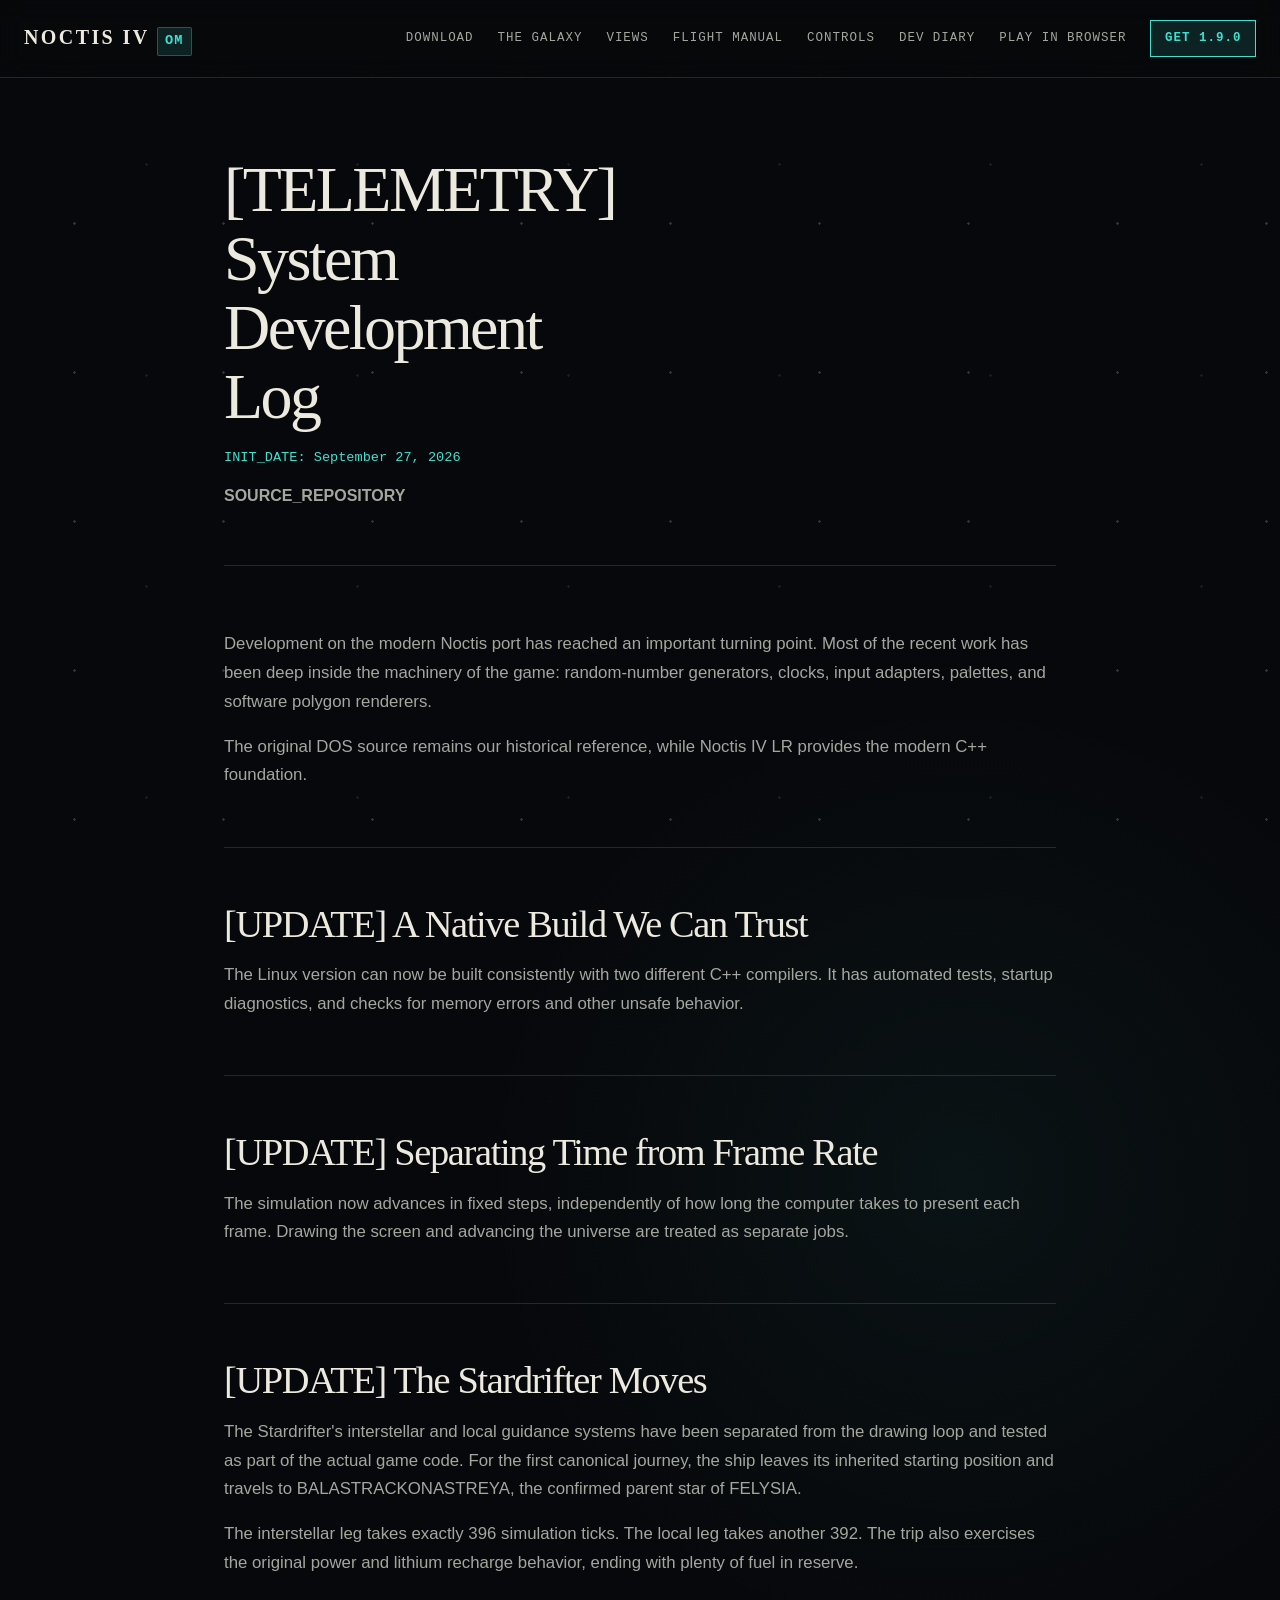
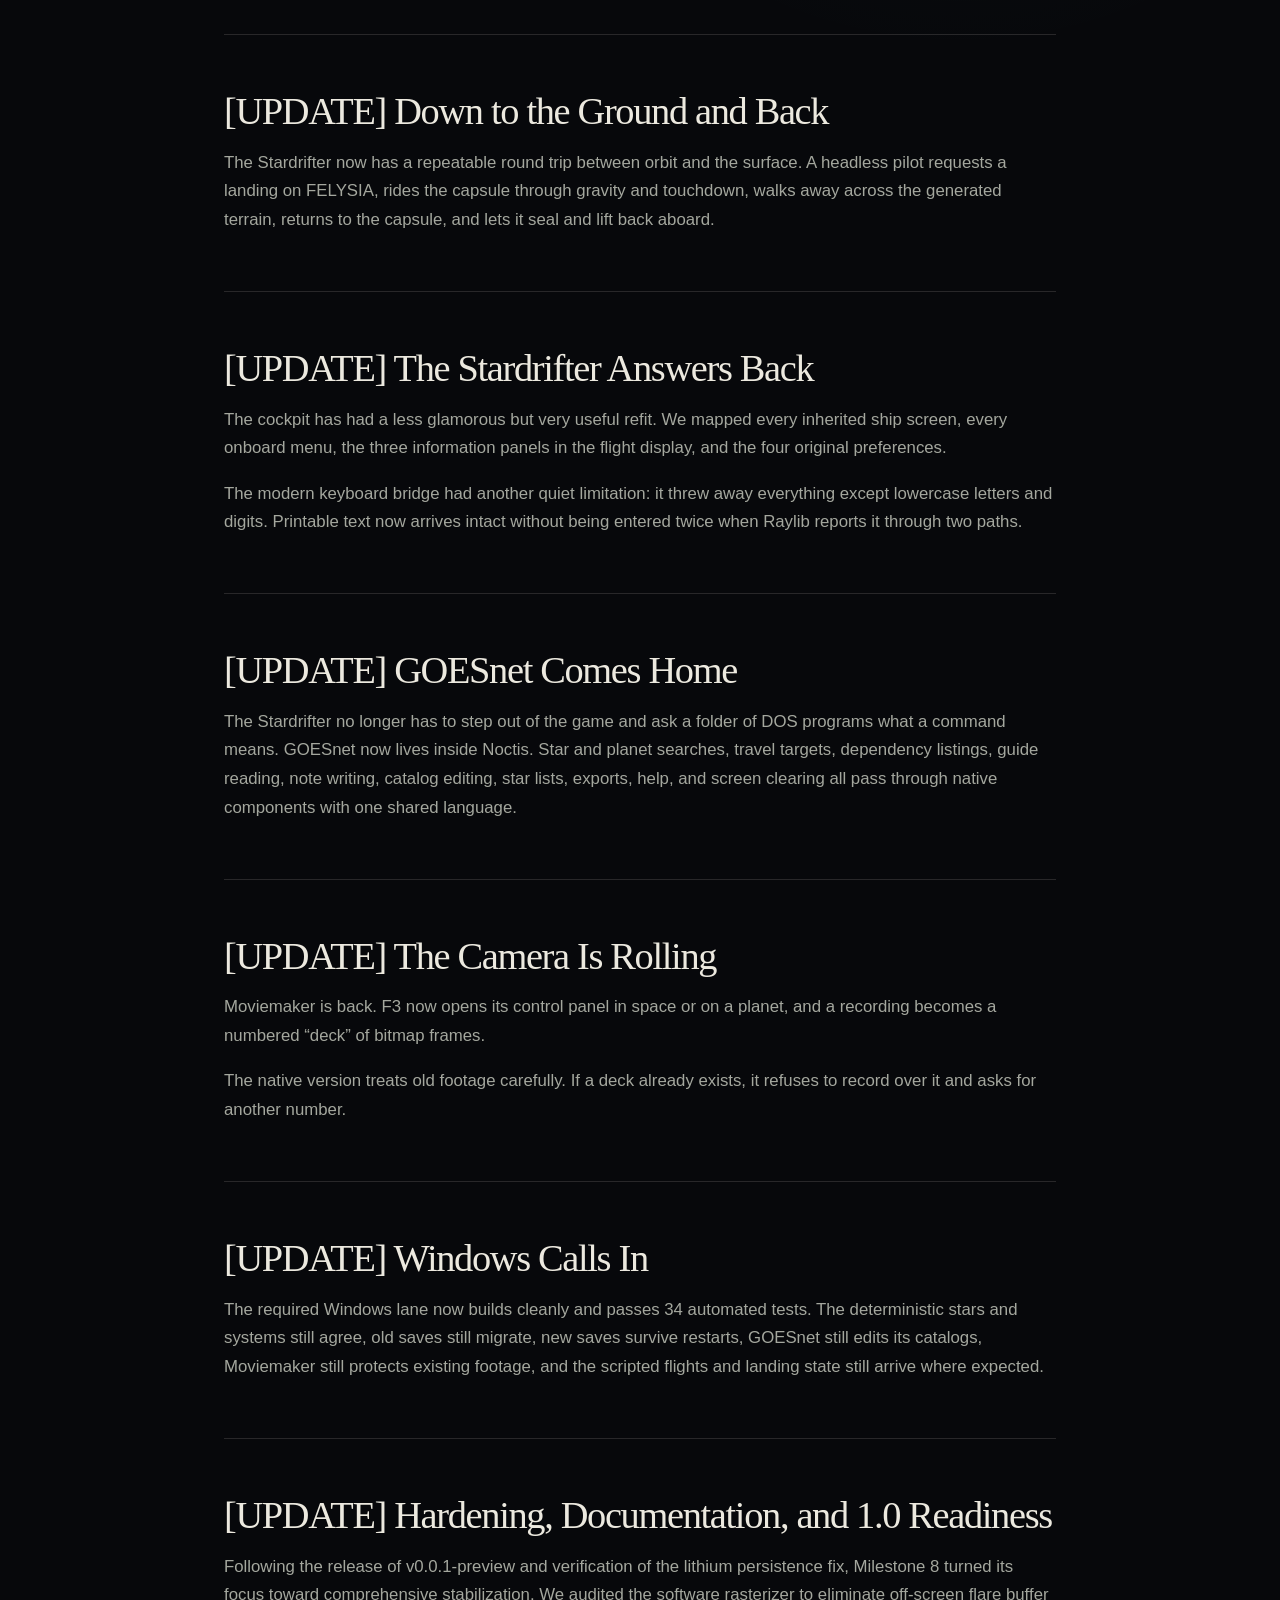
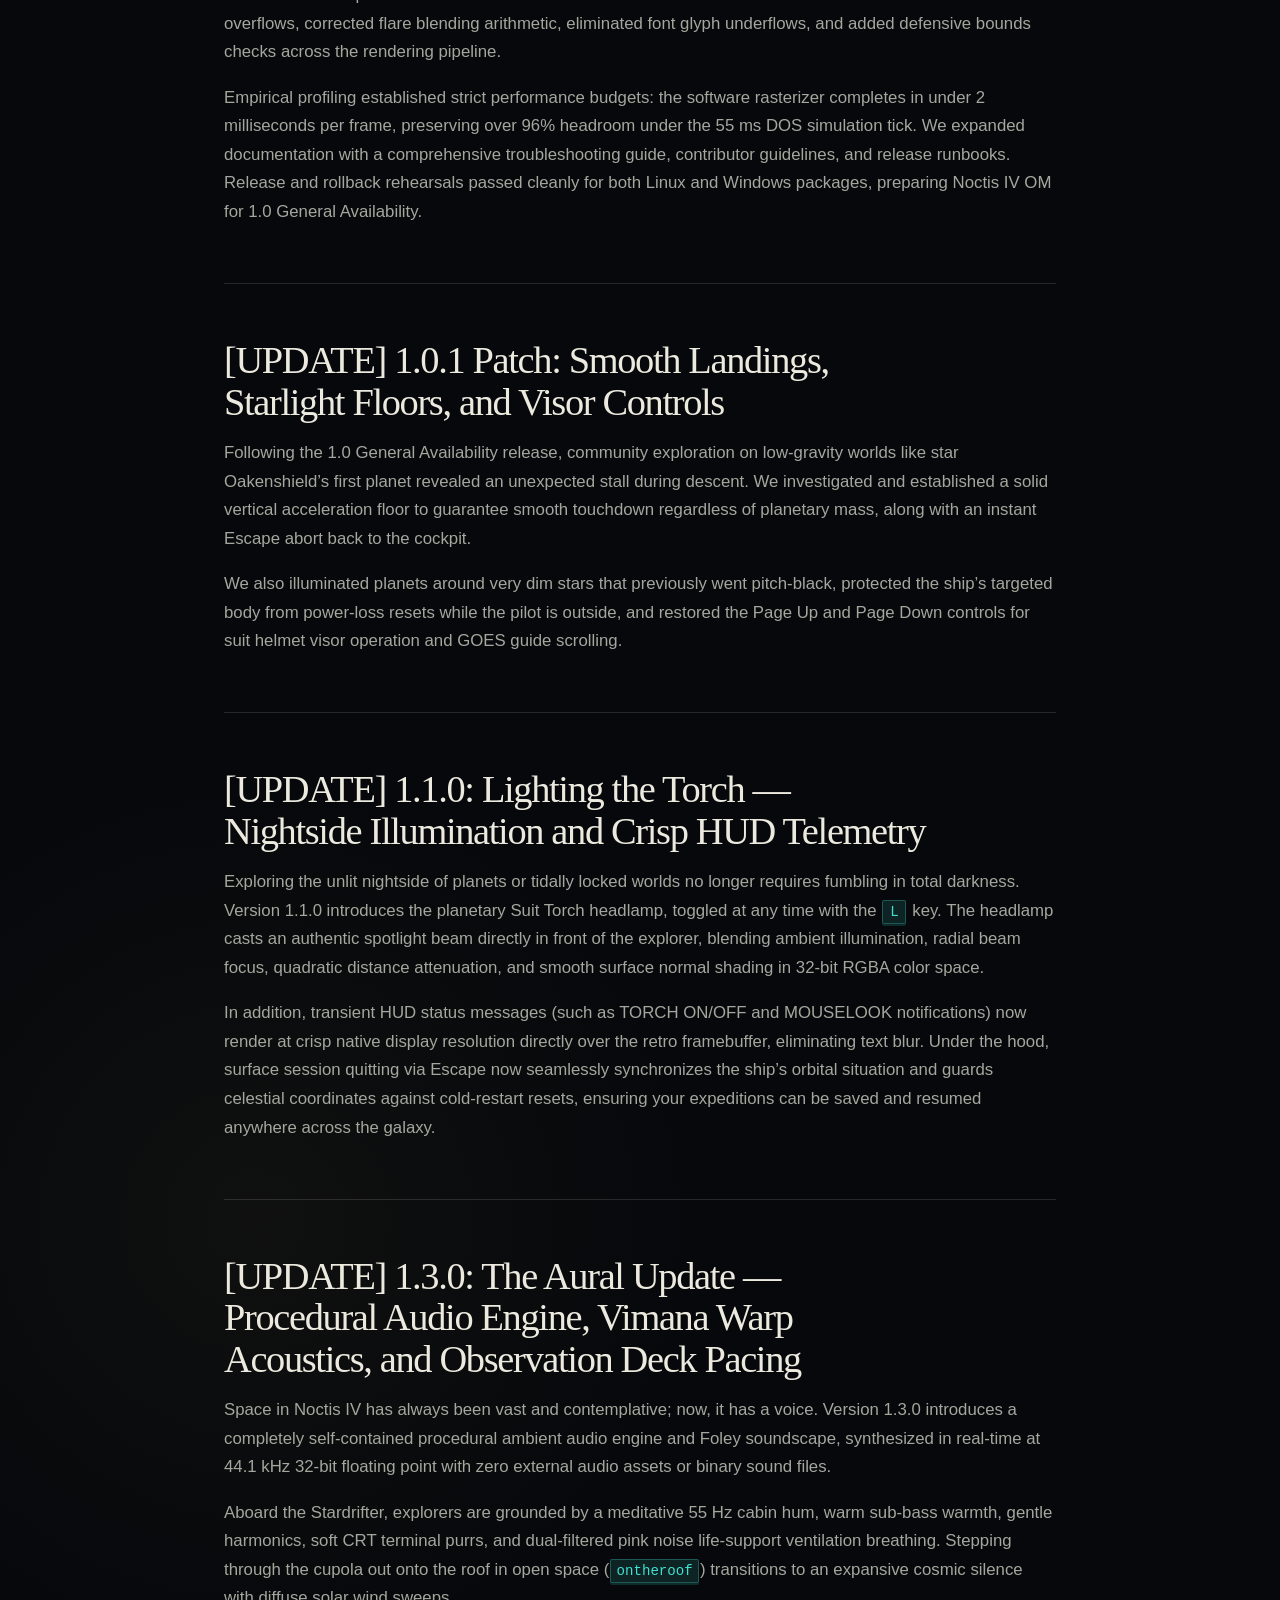
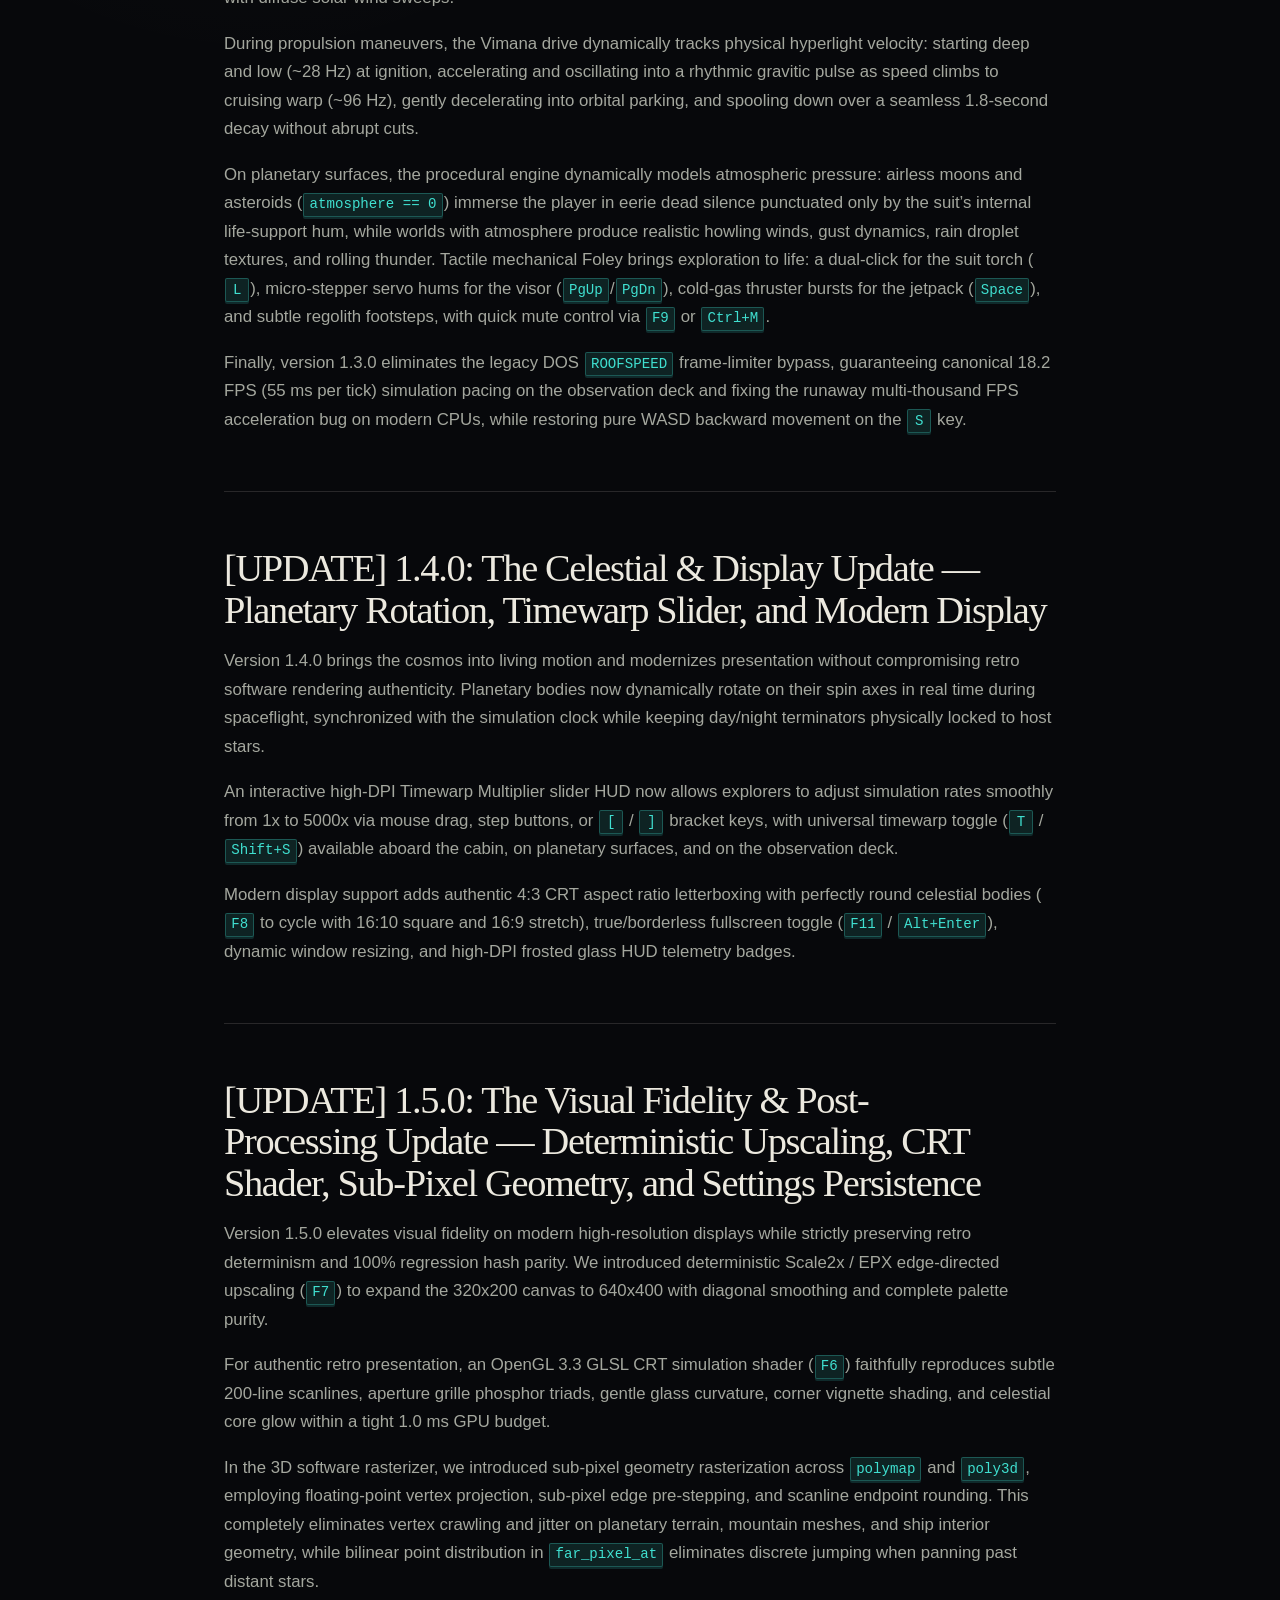
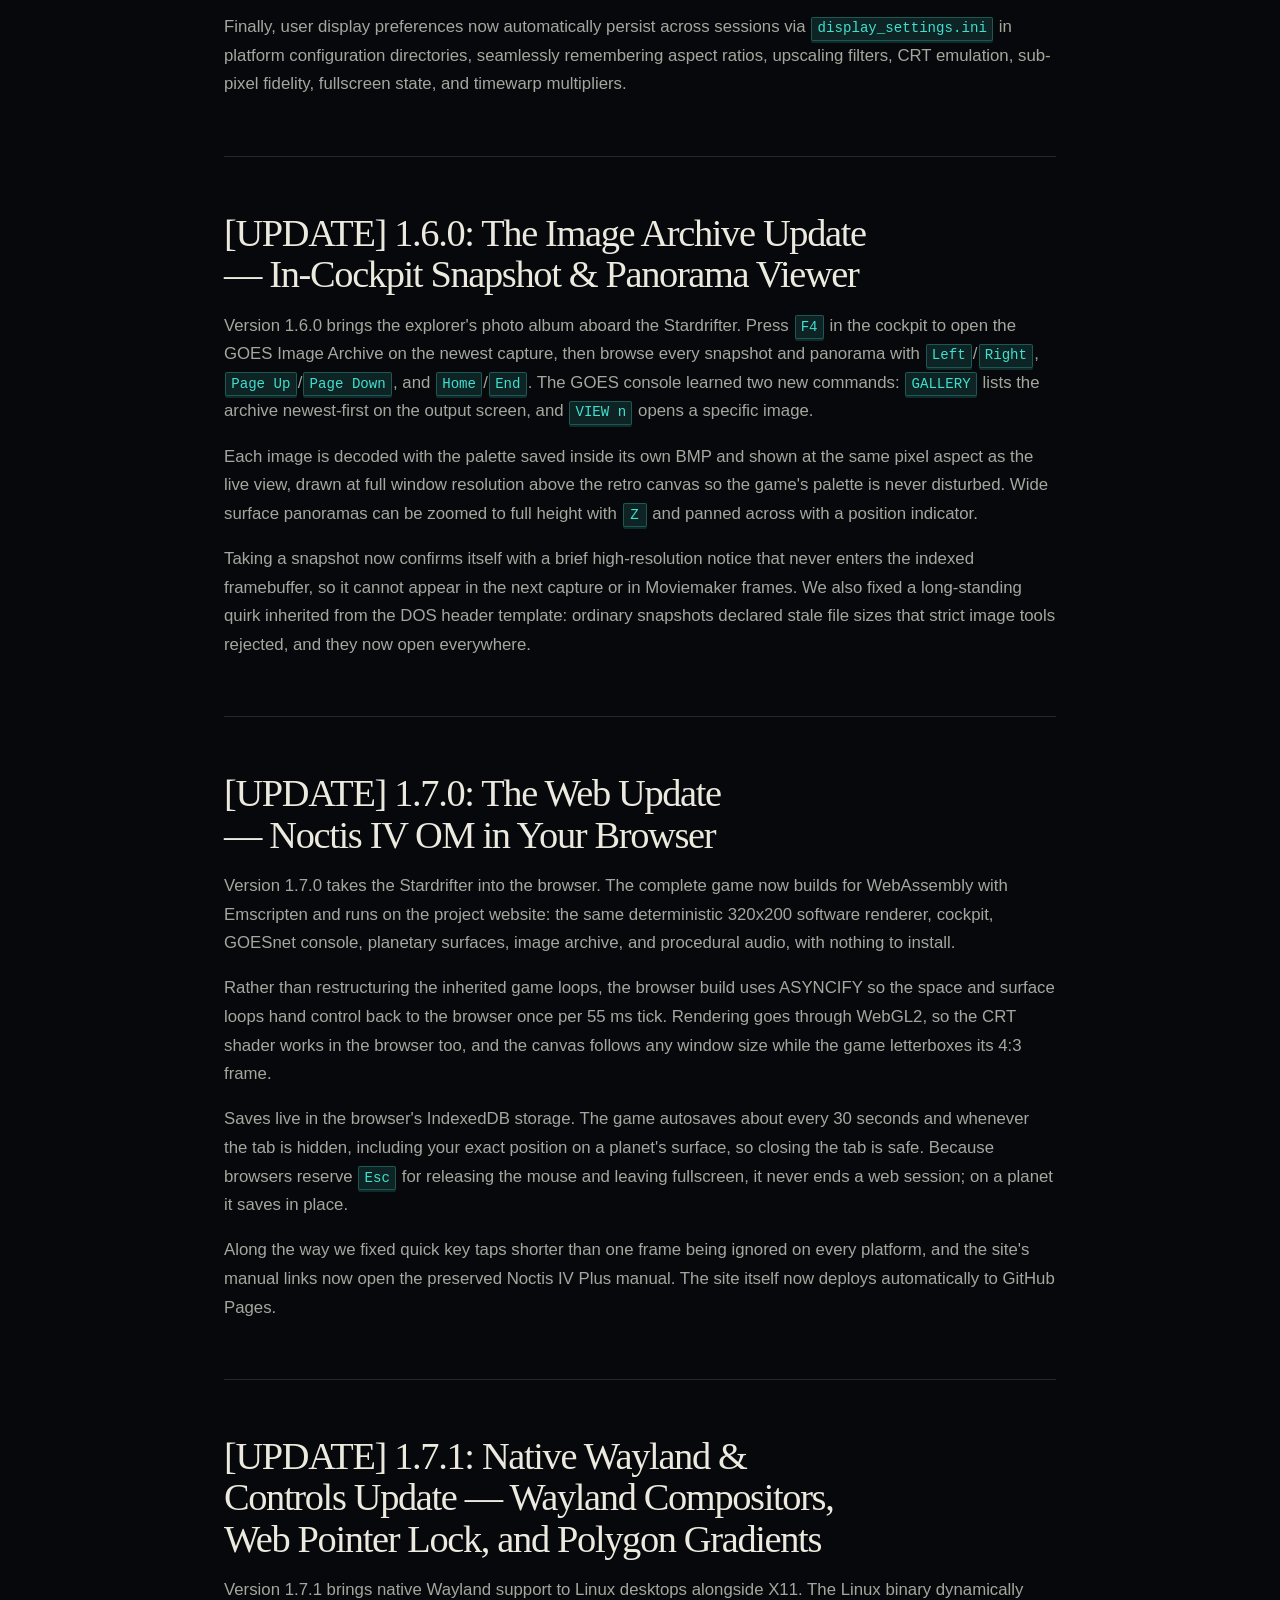
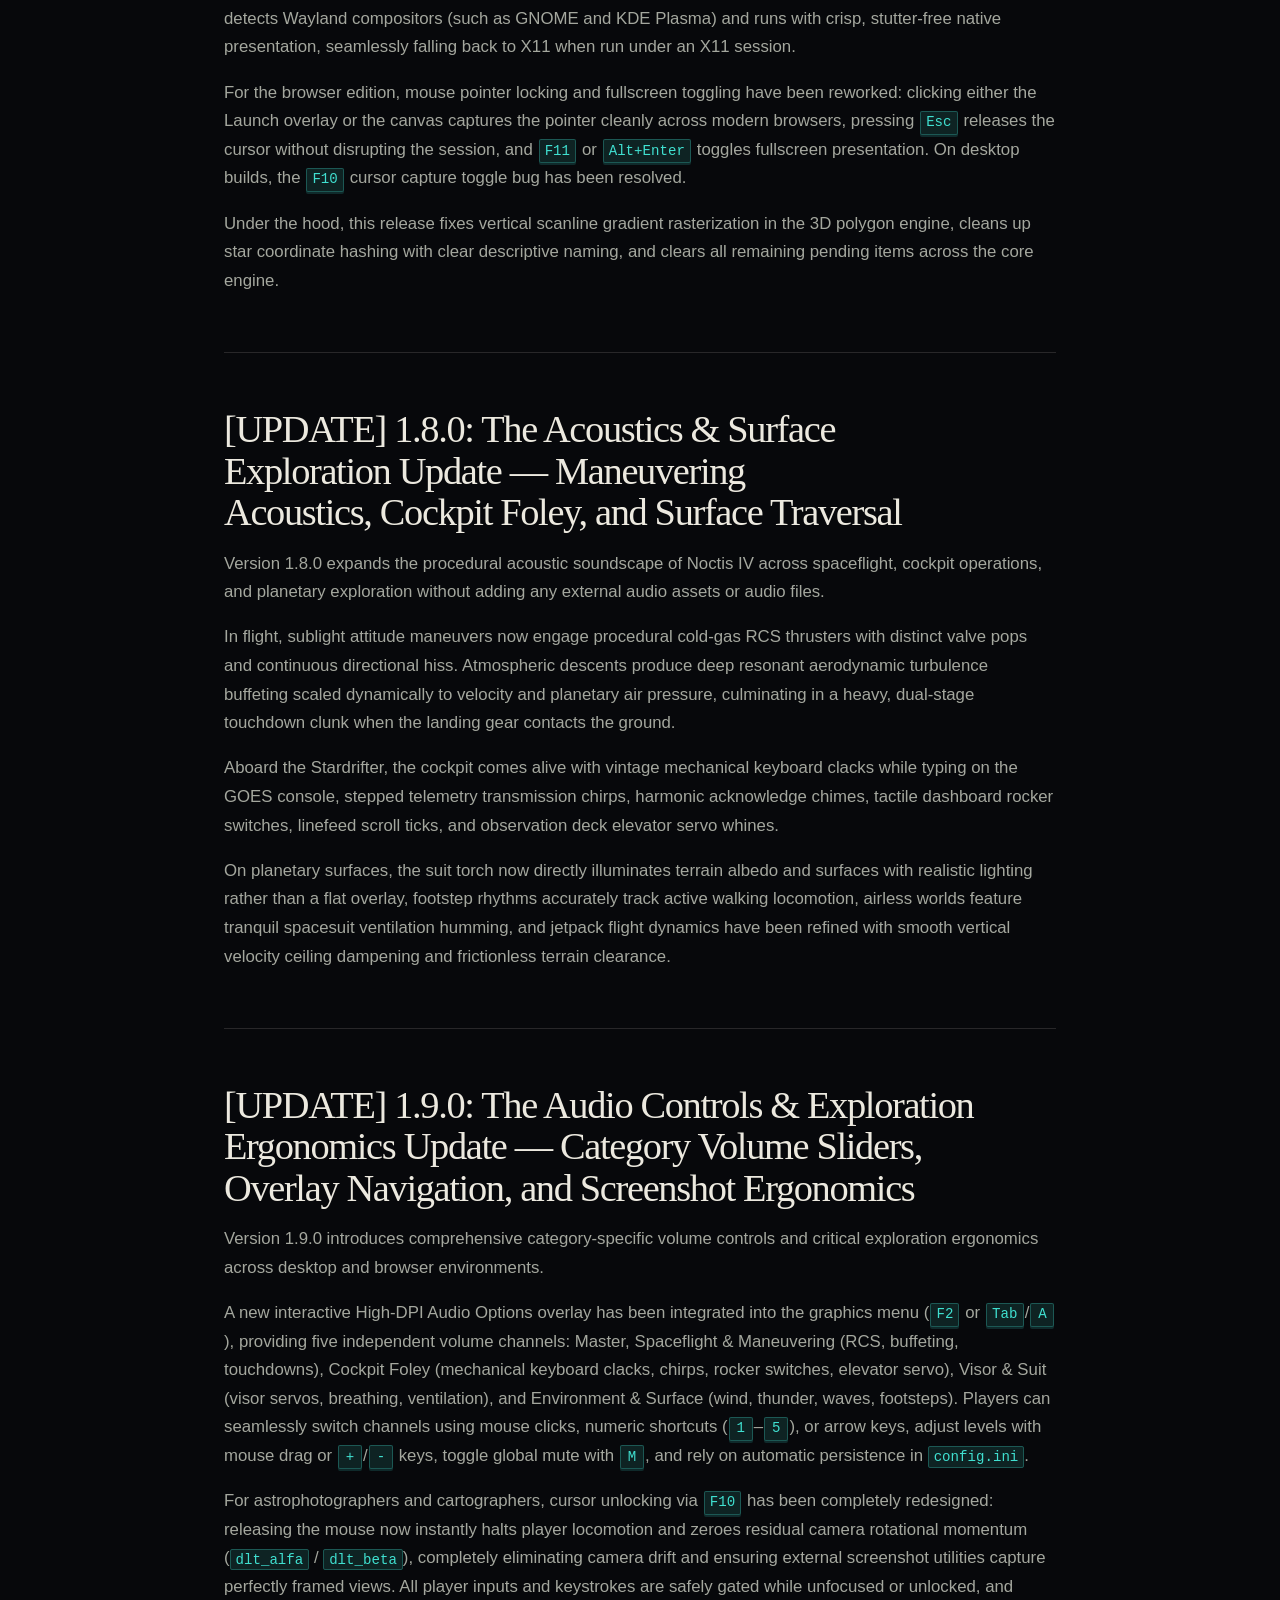
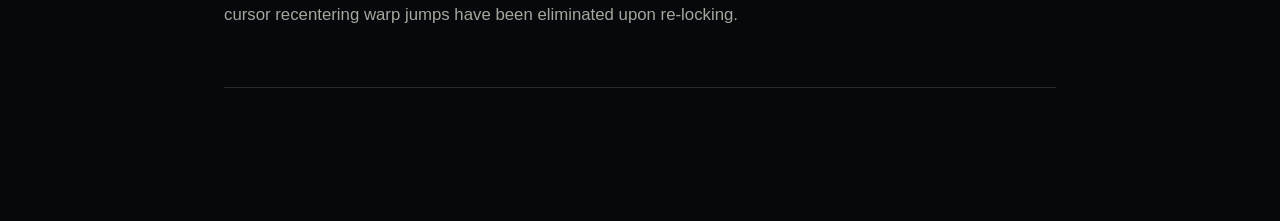
==== devlog.html @ c48a845d "release: 1.9.0 The Audio Controls & Exploration Ergonomics Update" ====
<!doctype html>
<html lang="en">
<head>
  <meta charset="utf-8">
  <meta name="viewport" content="width=device-width, initial-scale=1">
  <meta name="description" content="Development telemetry for Noctis IV OM.">
  <meta name="theme-color" content="#000000">
  <title>NOCTIS IV OM // TELEMETRY_LOG</title>
  <link rel="stylesheet" href="site.css">
</head>
<body>
  <header class="site-header">
    <div class="header-inner">
      <a class="wordmark" href="index.html" aria-label="Noctis IV OM home">
        <span class="wordmark-main">NOCTIS IV</span>
        <span class="wordmark-mark">OM</span>
      </a>
      <nav aria-label="Primary navigation">
        <a href="index.html#download">Download</a>
        <a href="index.html#discover">The Galaxy</a>
        <a href="index.html#gallery">Views</a>
        <a href="index.html#first-flight">Flight Manual</a>
        <a href="index.html#controls">Controls</a>
        <a href="devlog.html">Dev Diary</a>
        <a href="play/">Play in Browser</a>
        <a class="nav-cta" href="index.html#download">Get 1.9.0</a>
      </nav>
    </div>
  </header>

<article class="dev-diary" id="diary">
  <header>
    <h1>[TELEMETRY] System Development Log</h1>
    <p class="date">INIT_DATE: September 27, 2026</p>
    <p><strong><a href="https://github.com/aedmark/noctis-iv-om">SOURCE_REPOSITORY</a></strong></p>
  </header>

  <section class="update-entry">
    <p>Development on the modern Noctis port has reached an important turning point. Most of the recent work has been deep inside the machinery of the game: random-number generators, clocks, input adapters, palettes, and software polygon renderers.</p>
    <p>The original DOS source remains our historical reference, while Noctis IV LR provides the modern C++ foundation.</p>
  </section>

  <section class="update-entry">
    <h2>[UPDATE] A Native Build We Can Trust</h2>
    <p>The Linux version can now be built consistently with two different C++ compilers. It has automated tests, startup diagnostics, and checks for memory errors and other unsafe behavior.</p>
  </section>

  <section class="update-entry">
    <h2>[UPDATE] Separating Time from Frame Rate</h2>
    <p>The simulation now advances in fixed steps, independently of how long the computer takes to present each frame. Drawing the screen and advancing the universe are treated as separate jobs.</p>
  </section>

  <section class="update-entry">
    <h2>[UPDATE] The Stardrifter Moves</h2>
    <p>The Stardrifter's interstellar and local guidance systems have been separated from the drawing loop and tested as part of the actual game code. For the first canonical journey, the ship leaves its inherited starting position and travels to BALASTRACKONASTREYA, the confirmed parent star of FELYSIA.</p>
    <p>The interstellar leg takes exactly 396 simulation ticks. The local leg takes another 392. The trip also exercises the original power and lithium recharge behavior, ending with plenty of fuel in reserve.</p>
  </section>

  <section class="update-entry">
    <h2>[UPDATE] Down to the Ground and Back</h2>
    <p>The Stardrifter now has a repeatable round trip between orbit and the surface. A headless pilot requests a landing on FELYSIA, rides the capsule through gravity and touchdown, walks away across the generated terrain, returns to the capsule, and lets it seal and lift back aboard.</p>
  </section>

  <section class="update-entry">
    <h2>[UPDATE] The Stardrifter Answers Back</h2>
    <p>The cockpit has had a less glamorous but very useful refit. We mapped every inherited ship screen, every onboard menu, the three information panels in the flight display, and the four original preferences.</p>
    <p>The modern keyboard bridge had another quiet limitation: it threw away everything except lowercase letters and digits. Printable text now arrives intact without being entered twice when Raylib reports it through two paths.</p>
  </section>

  <section class="update-entry">
    <h2>[UPDATE] GOESnet Comes Home</h2>
    <p>The Stardrifter no longer has to step out of the game and ask a folder of DOS programs what a command means. GOESnet now lives inside Noctis. Star and planet searches, travel targets, dependency listings, guide reading, note writing, catalog editing, star lists, exports, help, and screen clearing all pass through native components with one shared language.</p>
  </section>
  
  <section class="update-entry">
    <h2>[UPDATE] The Camera Is Rolling</h2>
    <p>Moviemaker is back. F3 now opens its control panel in space or on a planet, and a recording becomes a numbered “deck” of bitmap frames.</p>
    <p>The native version treats old footage carefully. If a deck already exists, it refuses to record over it and asks for another number.</p>
  </section>

  <section class="update-entry">
    <h2>[UPDATE] Windows Calls In</h2>
    <p>The required Windows lane now builds cleanly and passes 34 automated tests. The deterministic stars and systems still agree, old saves still migrate, new saves survive restarts, GOESnet still edits its catalogs, Moviemaker still protects existing footage, and the scripted flights and landing state still arrive where expected.</p>
  </section>

  <section class="update-entry">
    <h2>[UPDATE] Hardening, Documentation, and 1.0 Readiness</h2>
    <p>Following the release of v0.0.1-preview and verification of the lithium persistence fix, Milestone 8 turned its focus toward comprehensive stabilization. We audited the software rasterizer to eliminate off-screen flare buffer overflows, corrected flare blending arithmetic, eliminated font glyph underflows, and added defensive bounds checks across the rendering pipeline.</p>
    <p>Empirical profiling established strict performance budgets: the software rasterizer completes in under 2 milliseconds per frame, preserving over 96% headroom under the 55 ms DOS simulation tick. We expanded documentation with a comprehensive troubleshooting guide, contributor guidelines, and release runbooks. Release and rollback rehearsals passed cleanly for both Linux and Windows packages, preparing Noctis IV OM for 1.0 General Availability.</p>
  </section>

  <section class="update-entry">
    <h2>[UPDATE] 1.0.1 Patch: Smooth Landings, Starlight Floors, and Visor Controls</h2>
    <p>Following the 1.0 General Availability release, community exploration on low-gravity worlds like star Oakenshield’s first planet revealed an unexpected stall during descent. We investigated and established a solid vertical acceleration floor to guarantee smooth touchdown regardless of planetary mass, along with an instant Escape abort back to the cockpit.</p>
    <p>We also illuminated planets around very dim stars that previously went pitch-black, protected the ship’s targeted body from power-loss resets while the pilot is outside, and restored the Page Up and Page Down controls for suit helmet visor operation and GOES guide scrolling.</p>
  </section>

  <section class="update-entry">
    <h2>[UPDATE] 1.1.0: Lighting the Torch — Nightside Illumination and Crisp HUD Telemetry</h2>
    <p>Exploring the unlit nightside of planets or tidally locked worlds no longer requires fumbling in total darkness. Version 1.1.0 introduces the planetary Suit Torch headlamp, toggled at any time with the <kbd>L</kbd> key. The headlamp casts an authentic spotlight beam directly in front of the explorer, blending ambient illumination, radial beam focus, quadratic distance attenuation, and smooth surface normal shading in 32-bit RGBA color space.</p>
    <p>In addition, transient HUD status messages (such as TORCH ON/OFF and MOUSELOOK notifications) now render at crisp native display resolution directly over the retro framebuffer, eliminating text blur. Under the hood, surface session quitting via Escape now seamlessly synchronizes the ship’s orbital situation and guards celestial coordinates against cold-restart resets, ensuring your expeditions can be saved and resumed anywhere across the galaxy.</p>
  </section>

  <section class="update-entry">
    <h2>[UPDATE] 1.3.0: The Aural Update — Procedural Audio Engine, Vimana Warp Acoustics, and Observation Deck Pacing</h2>
    <p>Space in Noctis IV has always been vast and contemplative; now, it has a voice. Version 1.3.0 introduces a completely self-contained procedural ambient audio engine and Foley soundscape, synthesized in real-time at 44.1 kHz 32-bit floating point with zero external audio assets or binary sound files.</p>
    <p>Aboard the Stardrifter, explorers are grounded by a meditative 55 Hz cabin hum, warm sub-bass warmth, gentle harmonics, soft CRT terminal purrs, and dual-filtered pink noise life-support ventilation breathing. Stepping through the cupola out onto the roof in open space (<kbd>ontheroof</kbd>) transitions to an expansive cosmic silence with diffuse solar wind sweeps.</p>
    <p>During propulsion maneuvers, the Vimana drive dynamically tracks physical hyperlight velocity: starting deep and low (~28 Hz) at ignition, accelerating and oscillating into a rhythmic gravitic pulse as speed climbs to cruising warp (~96 Hz), gently decelerating into orbital parking, and spooling down over a seamless 1.8-second decay without abrupt cuts.</p>
    <p>On planetary surfaces, the procedural engine dynamically models atmospheric pressure: airless moons and asteroids (<kbd>atmosphere == 0</kbd>) immerse the player in eerie dead silence punctuated only by the suit’s internal life-support hum, while worlds with atmosphere produce realistic howling winds, gust dynamics, rain droplet textures, and rolling thunder. Tactile mechanical Foley brings exploration to life: a dual-click for the suit torch (<kbd>L</kbd>), micro-stepper servo hums for the visor (<kbd>PgUp</kbd>/<kbd>PgDn</kbd>), cold-gas thruster bursts for the jetpack (<kbd>Space</kbd>), and subtle regolith footsteps, with quick mute control via <kbd>F9</kbd> or <kbd>Ctrl+M</kbd>.</p>
    <p>Finally, version 1.3.0 eliminates the legacy DOS <kbd>ROOFSPEED</kbd> frame-limiter bypass, guaranteeing canonical 18.2 FPS (55 ms per tick) simulation pacing on the observation deck and fixing the runaway multi-thousand FPS acceleration bug on modern CPUs, while restoring pure WASD backward movement on the <kbd>S</kbd> key.</p>
  </section>

  <section class="update-entry">
    <h2>[UPDATE] 1.4.0: The Celestial &amp; Display Update — Planetary Rotation, Timewarp Slider, and Modern Display</h2>
    <p>Version 1.4.0 brings the cosmos into living motion and modernizes presentation without compromising retro software rendering authenticity. Planetary bodies now dynamically rotate on their spin axes in real time during spaceflight, synchronized with the simulation clock while keeping day/night terminators physically locked to host stars.</p>
    <p>An interactive high-DPI Timewarp Multiplier slider HUD now allows explorers to adjust simulation rates smoothly from 1x to 5000x via mouse drag, step buttons, or <kbd>[</kbd> / <kbd>]</kbd> bracket keys, with universal timewarp toggle (<kbd>T</kbd> / <kbd>Shift+S</kbd>) available aboard the cabin, on planetary surfaces, and on the observation deck.</p>
    <p>Modern display support adds authentic 4:3 CRT aspect ratio letterboxing with perfectly round celestial bodies (<kbd>F8</kbd> to cycle with 16:10 square and 16:9 stretch), true/borderless fullscreen toggle (<kbd>F11</kbd> / <kbd>Alt+Enter</kbd>), dynamic window resizing, and high-DPI frosted glass HUD telemetry badges.</p>
  </section>

  <section class="update-entry">
    <h2>[UPDATE] 1.5.0: The Visual Fidelity &amp; Post-Processing Update — Deterministic Upscaling, CRT Shader, Sub-Pixel Geometry, and Settings Persistence</h2>
    <p>Version 1.5.0 elevates visual fidelity on modern high-resolution displays while strictly preserving retro determinism and 100% regression hash parity. We introduced deterministic Scale2x / EPX edge-directed upscaling (<kbd>F7</kbd>) to expand the 320x200 canvas to 640x400 with diagonal smoothing and complete palette purity.</p>
    <p>For authentic retro presentation, an OpenGL 3.3 GLSL CRT simulation shader (<kbd>F6</kbd>) faithfully reproduces subtle 200-line scanlines, aperture grille phosphor triads, gentle glass curvature, corner vignette shading, and celestial core glow within a tight 1.0 ms GPU budget.</p>
    <p>In the 3D software rasterizer, we introduced sub-pixel geometry rasterization across <kbd>polymap</kbd> and <kbd>poly3d</kbd>, employing floating-point vertex projection, sub-pixel edge pre-stepping, and scanline endpoint rounding. This completely eliminates vertex crawling and jitter on planetary terrain, mountain meshes, and ship interior geometry, while bilinear point distribution in <kbd>far_pixel_at</kbd> eliminates discrete jumping when panning past distant stars.</p>
    <p>Finally, user display preferences now automatically persist across sessions via <kbd>display_settings.ini</kbd> in platform configuration directories, seamlessly remembering aspect ratios, upscaling filters, CRT emulation, sub-pixel fidelity, fullscreen state, and timewarp multipliers.</p>
  </section>

  <section class="update-entry">
    <h2>[UPDATE] 1.6.0: The Image Archive Update — In-Cockpit Snapshot &amp; Panorama Viewer</h2>
    <p>Version 1.6.0 brings the explorer's photo album aboard the Stardrifter. Press <kbd>F4</kbd> in the cockpit to open the GOES Image Archive on the newest capture, then browse every snapshot and panorama with <kbd>Left</kbd>/<kbd>Right</kbd>, <kbd>Page Up</kbd>/<kbd>Page Down</kbd>, and <kbd>Home</kbd>/<kbd>End</kbd>. The GOES console learned two new commands: <kbd>GALLERY</kbd> lists the archive newest-first on the output screen, and <kbd>VIEW n</kbd> opens a specific image.</p>
    <p>Each image is decoded with the palette saved inside its own BMP and shown at the same pixel aspect as the live view, drawn at full window resolution above the retro canvas so the game's palette is never disturbed. Wide surface panoramas can be zoomed to full height with <kbd>Z</kbd> and panned across with a position indicator.</p>
    <p>Taking a snapshot now confirms itself with a brief high-resolution notice that never enters the indexed framebuffer, so it cannot appear in the next capture or in Moviemaker frames. We also fixed a long-standing quirk inherited from the DOS header template: ordinary snapshots declared stale file sizes that strict image tools rejected, and they now open everywhere.</p>
  </section>

  <section class="update-entry">
    <h2>[UPDATE] 1.7.0: The Web Update — Noctis IV OM in Your Browser</h2>
    <p>Version 1.7.0 takes the Stardrifter into the browser. The complete game now builds for WebAssembly with Emscripten and runs on the project website: the same deterministic 320x200 software renderer, cockpit, GOESnet console, planetary surfaces, image archive, and procedural audio, with nothing to install.</p>
    <p>Rather than restructuring the inherited game loops, the browser build uses ASYNCIFY so the space and surface loops hand control back to the browser once per 55 ms tick. Rendering goes through WebGL2, so the CRT shader works in the browser too, and the canvas follows any window size while the game letterboxes its 4:3 frame.</p>
    <p>Saves live in the browser's IndexedDB storage. The game autosaves about every 30 seconds and whenever the tab is hidden, including your exact position on a planet's surface, so closing the tab is safe. Because browsers reserve <kbd>Esc</kbd> for releasing the mouse and leaving fullscreen, it never ends a web session; on a planet it saves in place.</p>
    <p>Along the way we fixed quick key taps shorter than one frame being ignored on every platform, and the site's manual links now open the preserved Noctis IV Plus manual. The site itself now deploys automatically to GitHub Pages.</p>
  </section>

  <section class="update-entry">
    <h2>[UPDATE] 1.7.1: Native Wayland &amp; Controls Update — Wayland Compositors, Web Pointer Lock, and Polygon Gradients</h2>
    <p>Version 1.7.1 brings native Wayland support to Linux desktops alongside X11. The Linux binary dynamically detects Wayland compositors (such as GNOME and KDE Plasma) and runs with crisp, stutter-free native presentation, seamlessly falling back to X11 when run under an X11 session.</p>
    <p>For the browser edition, mouse pointer locking and fullscreen toggling have been reworked: clicking either the Launch overlay or the canvas captures the pointer cleanly across modern browsers, pressing <kbd>Esc</kbd> releases the cursor without disrupting the session, and <kbd>F11</kbd> or <kbd>Alt+Enter</kbd> toggles fullscreen presentation. On desktop builds, the <kbd>F10</kbd> cursor capture toggle bug has been resolved.</p>
    <p>Under the hood, this release fixes vertical scanline gradient rasterization in the 3D polygon engine, cleans up star coordinate hashing with clear descriptive naming, and clears all remaining pending items across the core engine.</p>
  </section>

  <section class="update-entry">
    <h2>[UPDATE] 1.8.0: The Acoustics &amp; Surface Exploration Update — Maneuvering Acoustics, Cockpit Foley, and Surface Traversal</h2>
    <p>Version 1.8.0 expands the procedural acoustic soundscape of Noctis IV across spaceflight, cockpit operations, and planetary exploration without adding any external audio assets or audio files.</p>
    <p>In flight, sublight attitude maneuvers now engage procedural cold-gas RCS thrusters with distinct valve pops and continuous directional hiss. Atmospheric descents produce deep resonant aerodynamic turbulence buffeting scaled dynamically to velocity and planetary air pressure, culminating in a heavy, dual-stage touchdown clunk when the landing gear contacts the ground.</p>
    <p>Aboard the Stardrifter, the cockpit comes alive with vintage mechanical keyboard clacks while typing on the GOES console, stepped telemetry transmission chirps, harmonic acknowledge chimes, tactile dashboard rocker switches, linefeed scroll ticks, and observation deck elevator servo whines.</p>
    <p>On planetary surfaces, the suit torch now directly illuminates terrain albedo and surfaces with realistic lighting rather than a flat overlay, footstep rhythms accurately track active walking locomotion, airless worlds feature tranquil spacesuit ventilation humming, and jetpack flight dynamics have been refined with smooth vertical velocity ceiling dampening and frictionless terrain clearance.</p>
  </section>

  <section class="update-entry">
    <h2>[UPDATE] 1.9.0: The Audio Controls &amp; Exploration Ergonomics Update — Category Volume Sliders, Overlay Navigation, and Screenshot Ergonomics</h2>
    <p>Version 1.9.0 introduces comprehensive category-specific volume controls and critical exploration ergonomics across desktop and browser environments.</p>
    <p>A new interactive High-DPI Audio Options overlay has been integrated into the graphics menu (<kbd>F2</kbd> or <kbd>Tab</kbd>/<kbd>A</kbd>), providing five independent volume channels: Master, Spaceflight &amp; Maneuvering (RCS, buffeting, touchdowns), Cockpit Foley (mechanical keyboard clacks, chirps, rocker switches, elevator servo), Visor &amp; Suit (visor servos, breathing, ventilation), and Environment &amp; Surface (wind, thunder, waves, footsteps). Players can seamlessly switch channels using mouse clicks, numeric shortcuts (<kbd>1</kbd>–<kbd>5</kbd>), or arrow keys, adjust levels with mouse drag or <kbd>+</kbd>/<kbd>-</kbd> keys, toggle global mute with <kbd>M</kbd>, and rely on automatic persistence in <code>config.ini</code>.</p>
    <p>For astrophotographers and cartographers, cursor unlocking via <kbd>F10</kbd> has been completely redesigned: releasing the mouse now instantly halts player locomotion and zeroes residual camera rotational momentum (<code>dlt_alfa</code> / <code>dlt_beta</code>), completely eliminating camera drift and ensuring external screenshot utilities capture perfectly framed views. All player inputs and keystrokes are safely gated while unfocused or unlocked, and cursor recentering warp jumps have been eliminated upon re-locking.</p>
  </section>
</article>
</body>
</html>
---- site.css ----
:root {
  --ink: #ece9df;
  --muted: #a4a79e;
  --dim: #686c66;
  --space: #07080b;
  --panel: #0d1015;
  --panel-soft: #131720;
  --panel-highlight: #191f2c;
  --line: rgba(236, 233, 223, 0.14);
  --line-strong: rgba(236, 233, 223, 0.28);
  --signal: #40e0d0;
  --signal-soft: rgba(64, 224, 208, 0.12);
  --amber: #e4d688;
  --amber-soft: rgba(228, 214, 136, 0.12);
  --measure: 74rem;
  color-scheme: dark;
}

* { box-sizing: border-box; }

html {
  scroll-behavior: smooth;
  scroll-padding-top: 5.5rem;
}

body {
  margin: 0;
  background:
    radial-gradient(circle at 75% 12%, rgba(64, 224, 208, 0.05), transparent 30rem),
    radial-gradient(circle at 20% 45%, rgba(228, 214, 136, 0.04), transparent 28rem),
    var(--space);
  color: var(--ink);
  font-family: -apple-system, BlinkMacSystemFont, "Segoe UI", Roboto, Helvetica, Arial, sans-serif;
  line-height: 1.65;
  text-rendering: optimizeLegibility;
}

body::before {
  position: fixed;
  inset: 0;
  z-index: -1;
  content: "";
  opacity: 0.25;
  background-image:
    radial-gradient(circle, rgba(255,255,255,.7) 0 1px, transparent 1.5px),
    radial-gradient(circle, rgba(255,255,255,.35) 0 1px, transparent 1.5px);
  background-position: 0 0, 41px 59px;
  background-size: 149px 149px, 211px 211px;
  pointer-events: none;
}

a {
  color: inherit;
  text-decoration: none;
}

img {
  display: block;
  max-width: 100%;
}

h1, h2, h3, h4, p { margin-top: 0; }

h1, h2, h3 {
  font-family: Georgia, "Times New Roman", serif;
  font-weight: 400;
  line-height: 1.08;
  text-wrap: balance;
}

h1 {
  max-width: 12ch;
  margin-bottom: 1.5rem;
  font-size: clamp(3.2rem, 7.5vw, 6.8rem);
  letter-spacing: -0.04em;
}

h2 {
  margin-bottom: 1.25rem;
  font-size: clamp(2.2rem, 4.5vw, 4.2rem);
  letter-spacing: -0.035em;
}

h3 {
  margin-bottom: 0.6rem;
  font-size: clamp(1.4rem, 2.2vw, 2rem);
  letter-spacing: -0.02em;
}

p { color: var(--muted); }

/* SKIP LINK */
.skip-link {
  position: fixed;
  z-index: 100;
  top: 0.75rem;
  left: 0.75rem;
  padding: 0.7rem 1rem;
  background: var(--signal);
  color: var(--space);
  font-weight: bold;
  transform: translateY(-160%);
  transition: transform 0.2s ease;
}
.skip-link:focus { transform: translateY(0); }

/* HEADER */
.site-header {
  position: sticky;
  top: 0;
  z-index: 50;
  background: rgba(7, 8, 11, 0.88);
  backdrop-filter: blur(12px);
  border-bottom: 1px solid var(--line);
}

.header-inner {
  display: flex;
  width: min(calc(100% - 3rem), 88rem);
  min-height: 4.8rem;
  margin: 0 auto;
  align-items: center;
  justify-content: space-between;
  gap: 1.5rem;
}

.wordmark {
  display: flex;
  align-items: baseline;
  gap: 0.45rem;
  letter-spacing: 0.08em;
}

.wordmark-main {
  font-family: Georgia, "Times New Roman", serif;
  font-size: 1.25rem;
  font-weight: 700;
  color: var(--ink);
  letter-spacing: 0.12em;
}

.wordmark-mark {
  font-family: ui-monospace, SFMono-Regular, Consolas, monospace;
  font-size: 0.85rem;
  font-weight: 700;
  color: var(--signal);
  background: var(--signal-soft);
  border: 1px solid rgba(64, 224, 208, 0.3);
  padding: 0.15rem 0.45rem;
  border-radius: 2px;
}

nav {
  display: flex;
  align-items: center;
  gap: 1.5rem;
}

nav a {
  font-family: ui-monospace, SFMono-Regular, Consolas, monospace;
  font-size: 0.78rem;
  letter-spacing: 0.08em;
  color: var(--muted);
  text-transform: uppercase;
  transition: color 0.15s ease;
}

nav a:hover {
  color: var(--signal);
}

.nav-cta {
  display: inline-flex;
  align-items: center;
  padding: 0.45rem 0.85rem;
  border: 1px solid var(--signal);
  background: var(--signal-soft);
  color: var(--signal) !important;
  font-weight: 600;
}

.nav-cta:hover {
  background: var(--signal);
  color: var(--space) !important;
}

/* TYPOGRAPHY HELPERS */
.eyebrow {
  display: inline-block;
  margin-bottom: 0.8rem;
  color: var(--signal);
  font: 700 0.75rem/1.3 ui-monospace, SFMono-Regular, Consolas, monospace;
  letter-spacing: 0.16em;
  text-transform: uppercase;
}

.eyebrow-amber {
  color: var(--amber);
}

/* HERO */
.hero {
  position: relative;
  display: grid;
  min-height: min(54rem, 92svh);
  place-items: end start;
  overflow: hidden;
  border-bottom: 1px solid var(--line);
}

.hero-image,
.hero-shade {
  position: absolute;
  inset: 0;
}

.hero-image {
  background: url("doc/img/rings.png") center right / cover no-repeat;
  image-rendering: pixelated;
  transform: scale(1.015);
}

.hero-shade {
  background:
    linear-gradient(90deg, rgba(7,8,11,0.98) 0%, rgba(7,8,11,0.82) 42%, rgba(7,8,11,0.35) 75%, rgba(7,8,11,0.18)),
    linear-gradient(0deg, rgba(7,8,11,0.95) 0%, transparent 40%, rgba(7,8,11,0.4) 100%);
}

.hero-content {
  position: relative;
  z-index: 2;
  width: min(calc(100% - 3rem), 88rem);
  margin: 0 auto;
  padding: 8rem 0 5rem;
}

.hero-lede {
  max-width: 44rem;
  margin-bottom: 2.2rem;
  color: rgba(255,255,255,0.85);
  font-size: clamp(1.1rem, 1.6vw, 1.35rem);
  line-height: 1.55;
}

.hero-actions {
  display: flex;
  flex-wrap: wrap;
  align-items: center;
  gap: 1rem;
  margin-bottom: 2rem;
}

.hero-status-strip {
  display: inline-flex;
  align-items: center;
  gap: 0.75rem;
  padding: 0.45rem 0.9rem;
  background: rgba(13, 16, 21, 0.75);
  border: 1px solid var(--line);
  font: 0.72rem/1.4 ui-monospace, SFMono-Regular, Consolas, monospace;
  color: var(--dim);
  letter-spacing: 0.05em;
}

.status-dot {
  width: 7px;
  height: 7px;
  background: var(--signal);
  border-radius: 50%;
  box-shadow: 0 0 6px var(--signal);
}

/* BUTTONS */
.btn {
  display: inline-flex;
  align-items: center;
  justify-content: center;
  gap: 0.6rem;
  min-height: 3.2rem;
  padding: 0.8rem 1.6rem;
  font-family: ui-monospace, SFMono-Regular, Consolas, monospace;
  font-size: 0.82rem;
  font-weight: 700;
  letter-spacing: 0.1em;
  text-transform: uppercase;
  transition: all 0.2s ease;
  cursor: pointer;
}

.btn-primary {
  background: var(--signal);
  color: #06090c;
  border: 1px solid var(--signal);
}

.btn-primary:hover {
  background: #6cf0e3;
  border-color: #6cf0e3;
  box-shadow: 0 0 16px rgba(64, 224, 208, 0.35);
}

.btn-secondary {
  background: var(--panel-soft);
  color: var(--ink);
  border: 1px solid var(--line-strong);
}

.btn-secondary:hover {
  background: var(--panel-highlight);
  border-color: var(--signal);
  color: var(--signal);
}

/* SECTIONS */
.section {
  width: min(calc(100% - 3rem), var(--measure));
  margin: 0 auto;
  padding: clamp(4.5rem, 8vw, 7.5rem) 0;
}

.section-full {
  width: min(calc(100% - 3rem), 88rem);
  margin: 0 auto;
  padding: clamp(4.5rem, 8vw, 7.5rem) 0;
}

.section-heading {
  margin-bottom: 3.5rem;
}

.section-heading h2 {
  margin-bottom: 0.5rem;
}

.section-heading p {
  max-width: 44rem;
  font-size: 1.05rem;
}

/* DOWNLOAD SECTION */
.download-section {
  background:
    radial-gradient(ellipse at 50% 0%, rgba(64, 224, 208, 0.08), transparent 60%),
    linear-gradient(180deg, var(--space) 0%, #090c10 100%);
  border-bottom: 1px solid var(--line);
}

.download-cards {
  display: grid;
  grid-template-columns: repeat(auto-fit, minmax(17rem, 1fr));
  gap: 1.5rem;
  margin-bottom: 2.5rem;
}

.download-card {
  position: relative;
  background: var(--panel);
  border: 1px solid var(--line);
  padding: clamp(1.8rem, 3.5vw, 2.5rem);
  display: flex;
  flex-direction: column;
  transition: border-color 0.25s ease, transform 0.25s ease;
}

.download-card:hover {
  border-color: rgba(64, 224, 208, 0.4);
  transform: translateY(-3px);
  box-shadow: 0 12px 32px rgba(0, 0, 0, 0.4);
}

.card-platform-header {
  display: flex;
  justify-content: space-between;
  align-items: center;
  margin-bottom: 1.25rem;
  padding-bottom: 1rem;
  border-bottom: 1px solid var(--line);
}

.platform-name {
  font-family: ui-monospace, SFMono-Regular, Consolas, monospace;
  font-size: 0.88rem;
  font-weight: 700;
  letter-spacing: 0.1em;
  color: var(--ink);
  text-transform: uppercase;
}

.platform-badge {
  font-family: ui-monospace, SFMono-Regular, Consolas, monospace;
  font-size: 0.72rem;
  padding: 0.2rem 0.5rem;
  background: var(--signal-soft);
  color: var(--signal);
  border: 1px solid rgba(64, 224, 208, 0.3);
}

.card-title {
  font-family: Georgia, "Times New Roman", serif;
  font-size: 1.6rem;
  margin-bottom: 0.5rem;
  color: var(--ink);
}

.card-desc {
  font-size: 0.92rem;
  color: var(--muted);
  margin-bottom: 1.8rem;
  flex-grow: 1;
}

.card-download-btn {
  width: 100%;
  margin-bottom: 1rem;
}

.card-specs {
  display: flex;
  justify-content: space-between;
  align-items: center;
  font-family: ui-monospace, SFMono-Regular, Consolas, monospace;
  font-size: 0.74rem;
  color: var(--dim);
}

.card-specs a {
  color: var(--signal);
}
.card-specs a:hover { text-decoration: underline; }

.download-steps {
  margin: 1.5rem 0 0;
  padding: 1.2rem 0 0;
  border-top: 1px dashed var(--line);
  list-style: none;
}

.download-steps li {
  font-size: 0.85rem;
  color: var(--muted);
  margin-bottom: 0.4rem;
  position: relative;
  padding-left: 1.4rem;
}

.download-steps li::before {
  content: "›";
  position: absolute;
  left: 0;
  color: var(--signal);
  font-weight: bold;
}

.download-footnote {
  display: flex;
  flex-wrap: wrap;
  justify-content: space-between;
  align-items: center;
  gap: 1.5rem;
  padding: 1.5rem 2rem;
  background: var(--panel-soft);
  border: 1px solid var(--line);
}

.footnote-text {
  margin: 0;
  font-size: 0.86rem;
  color: var(--muted);
  max-width: 50rem;
}

.footnote-link {
  font-family: ui-monospace, SFMono-Regular, Consolas, monospace;
  font-size: 0.8rem;
  color: var(--signal);
  white-space: nowrap;
}

/* LORE / INTRO */
.intro-grid {
  display: grid;
  grid-template-columns: 1fr minmax(18rem, 24rem);
  gap: clamp(2rem, 5vw, 4.5rem);
  align-items: start;
}

.intro-copy p {
  font-size: 1.05rem;
  line-height: 1.7;
  margin-bottom: 1.4rem;
}

.large-copy {
  font-size: clamp(1.2rem, 1.8vw, 1.45rem) !important;
  color: var(--ink);
  line-height: 1.5 !important;
}

.manifesto-panel {
  background: var(--panel);
  border: 1px solid var(--line);
  padding: 2.2rem;
  position: relative;
}

.manifesto-quote {
  font-family: Georgia, "Times New Roman", serif;
  font-style: italic;
  font-size: 1.35rem;
  line-height: 1.4;
  color: var(--ink);
  margin-bottom: 1.2rem;
}

.manifesto-sub {
  font-size: 0.9rem;
  color: var(--muted);
  margin-bottom: 0;
}

/* GALLERY */
.gallery-section {
  border-top: 1px solid var(--line);
  border-bottom: 1px solid var(--line);
  background: #050608;
}

.gallery-grid {
  display: grid;
  grid-template-columns: repeat(12, 1fr);
  gap: 1rem;
}

.gallery-item {
  position: relative;
  margin: 0;
  background: var(--panel);
  border: 1px solid var(--line);
  overflow: hidden;
}

.gallery-item img {
  width: 100%;
  height: 100%;
  object-fit: cover;
  image-rendering: pixelated;
  filter: saturate(0.85) contrast(1.05);
  transition: transform 0.6s cubic-bezier(0.16, 1, 0.3, 1), filter 0.6s ease;
}

.gallery-item:hover img {
  transform: scale(1.03);
  filter: saturate(1.05) contrast(1.08);
}

.gallery-item figcaption {
  position: absolute;
  right: 0;
  bottom: 0;
  left: 0;
  padding: 3rem 1.25rem 1.25rem;
  background: linear-gradient(transparent, rgba(5,6,8,0.92) 80%);
  color: rgba(236, 233, 223, 0.9);
  font-size: 0.82rem;
  line-height: 1.4;
}

.caption-tag {
  display: block;
  font-family: ui-monospace, SFMono-Regular, Consolas, monospace;
  font-size: 0.68rem;
  color: var(--signal);
  letter-spacing: 0.1em;
  text-transform: uppercase;
  margin-bottom: 0.25rem;
}

/* Gallery layout proportions */
.item-featured {
  grid-column: span 8;
  min-height: 25rem;
}

.item-side {
  grid-column: span 4;
  min-height: 25rem;
}

.item-third {
  grid-column: span 4;
  min-height: 20rem;
}

.item-half {
  grid-column: span 6;
  min-height: 22rem;
}

/* FLIGHT STEPS */
.flight-steps {
  margin: 0;
  padding: 0;
  list-style: none;
  border-top: 1px solid var(--line);
}

.flight-steps > li {
  display: grid;
  grid-template-columns: 7rem 1fr;
  gap: clamp(1rem, 4vw, 3.5rem);
  padding: clamp(2rem, 4vw, 3.5rem) 0;
  border-bottom: 1px solid var(--line);
}

.step-number {
  color: rgba(236, 233, 223, 0.18);
  font: 300 clamp(2.4rem, 4.5vw, 4rem)/1 Georgia, "Times New Roman", serif;
}

.step-body {
  max-width: 48rem;
}

.step-kicker {
  font-family: ui-monospace, SFMono-Regular, Consolas, monospace;
  font-size: 0.72rem;
  font-weight: 700;
  color: var(--signal);
  letter-spacing: 0.14em;
  text-transform: uppercase;
  margin-bottom: 0.35rem;
}

.step-body h3 {
  margin-bottom: 0.6rem;
}

.step-body p:last-child {
  margin-bottom: 0;
}

/* KEYBOARDS & CODE */
kbd, code {
  border: 1px solid rgba(64, 224, 208, 0.28);
  background: var(--signal-soft);
  color: var(--signal);
  font: 0.84em/1.2 ui-monospace, SFMono-Regular, Consolas, monospace;
}

kbd {
  display: inline-block;
  min-width: 1.7em;
  margin: 0 0.08em;
  padding: 0.18em 0.36em;
  text-align: center;
  box-shadow: 0 2px 0 rgba(64, 224, 208, 0.16);
  border-radius: 2px;
}

code {
  padding: 0.12em 0.35em;
  border-radius: 2px;
}

/* GUIDE NOTE */
.guide-note {
  max-width: 50rem;
  margin: 3.5rem 0 0 auto;
  padding: clamp(1.8rem, 4vw, 3rem);
  border: 1px solid rgba(228, 214, 136, 0.25);
  background: linear-gradient(135deg, var(--amber-soft), transparent 65%);
}

.guide-note h3 {
  font-size: clamp(2.2rem, 4vw, 3.6rem);
  color: var(--amber);
}

/* CONTROLS MATRIX */
.controls-grid {
  display: grid;
  grid-template-columns: repeat(2, 1fr);
  gap: 1.5rem;
  margin-bottom: 2.5rem;
}

.control-card {
  padding: clamp(1.6rem, 3.5vw, 2.8rem);
  background: var(--panel);
  border: 1px solid var(--line);
}

.control-card dl {
  margin: 1.5rem 0 0;
}

.control-card dl div {
  display: grid;
  grid-template-columns: minmax(7.5rem, 0.65fr) 1fr;
  gap: 1rem;
  padding: 0.65rem 0;
  border-top: 1px solid var(--line);
}

.control-card dt, .control-card dd { margin: 0; }
.control-card dd { color: var(--muted); font-size: 0.9rem; }

.manual-link-bar {
  display: flex;
  justify-content: space-between;
  align-items: center;
  flex-wrap: wrap;
  gap: 1.5rem;
  padding: 1.5rem 2rem;
  background: var(--panel-soft);
  border: 1px solid var(--line);
  color: var(--dim);
  font-size: 0.88rem;
}

.manual-link-bar a {
  color: var(--signal);
  font-weight: 600;
}

.manual-link-bar a:hover {
  text-decoration: underline;
}

/* CLOSING CALLOUT */
.closing {
  min-height: 55vh;
  padding: 8rem 1.5rem;
  display: flex;
  flex-direction: column;
  align-items: center;
  justify-content: center;
  border-top: 1px solid var(--line);
  background:
    radial-gradient(circle at 50% 50%, rgba(64, 224, 208, 0.08), transparent 50%),
    linear-gradient(rgba(7,8,11,0.65), rgba(7,8,11,0.96)),
    url("doc/img/PULSAR.GIF") center / cover no-repeat;
  text-align: center;
  image-rendering: pixelated;
}

.closing h2 {
  font-size: clamp(3.4rem, 8vw, 7.5rem);
  margin-bottom: 2rem;
}

/* FOOTER */
.site-footer {
  background: #040507;
  border-top: 1px solid var(--line);
  padding: 3rem 1.5rem;
}

.footer-inner {
  display: flex;
  max-width: 88rem;
  margin: 0 auto;
  justify-content: space-between;
  align-items: baseline;
  flex-wrap: wrap;
  gap: 2rem;
}

.footer-copy {
  max-width: 46rem;
  margin: 0;
  color: var(--dim);
  font-size: 0.78rem;
}

.footer-nav {
  display: flex;
  gap: 1.5rem;
  font-family: ui-monospace, SFMono-Regular, Consolas, monospace;
  font-size: 0.76rem;
}

.footer-nav a {
  color: var(--muted);
}
.footer-nav a:hover {
  color: var(--signal);
}

/* DEV DIARY STYLING (keeps devlog.html looking great) */
.dev-diary {
  width: min(calc(100% - 3rem), 52rem);
  margin: 0 auto;
  padding: clamp(3rem, 6vw, 6rem) 0;
}

.dev-diary header {
  margin-bottom: 4rem;
  padding-bottom: 2.5rem;
  border-bottom: 1px solid var(--line);
}

.dev-diary h1 {
  font-size: clamp(2.4rem, 5vw, 4.5rem);
  margin-bottom: 1rem;
}

.dev-diary .date {
  color: var(--signal);
  font-family: ui-monospace, SFMono-Regular, Consolas, monospace;
  font-size: 0.85rem;
}

.update-entry {
  margin-bottom: 3.5rem;
  padding-bottom: 2.5rem;
  border-bottom: 1px solid var(--line);
}

.update-entry h2 {
  font-size: clamp(1.6rem, 3vw, 2.4rem);
  margin-bottom: 1rem;
  color: var(--ink);
}

.update-entry p {
  font-size: 1.05rem;
  line-height: 1.7;
}

/* RESPONSIVE DESIGN */
@media (max-width: 900px) {
  .header-inner {
    padding: 0.75rem 0;
  }
  nav {
    flex-wrap: wrap;
    gap: 1rem;
  }
  .download-cards {
    grid-template-columns: 1fr;
  }
  .intro-grid {
    grid-template-columns: 1fr;
  }
  .gallery-grid {
    grid-template-columns: 1fr 1fr;
  }
  .item-featured, .item-side, .item-third, .item-half {
    grid-column: span 1;
    min-height: 18rem;
  }
  .controls-grid {
    grid-template-columns: 1fr;
  }
}

@media (max-width: 600px) {
  nav a:not(.nav-cta) {
    display: none;
  }
  .hero-content {
    padding-top: 5rem;
    padding-bottom: 3.5rem;
  }
  .hero-actions {
    flex-direction: column;
    align-items: stretch;
  }
  .gallery-grid {
    grid-template-columns: 1fr;
  }
  .flight-steps > li {
    grid-template-columns: 3.5rem 1fr;
    gap: 1rem;
  }
  .control-card dl div {
    grid-template-columns: 1fr;
    gap: 0.35rem;
  }
  .footer-inner {
    flex-direction: column;
  }
}

@media (prefers-reduced-motion: reduce) {
  html { scroll-behavior: auto; }
  *, *::before, *::after {
    transition-duration: 0.01ms !important;
  }
}
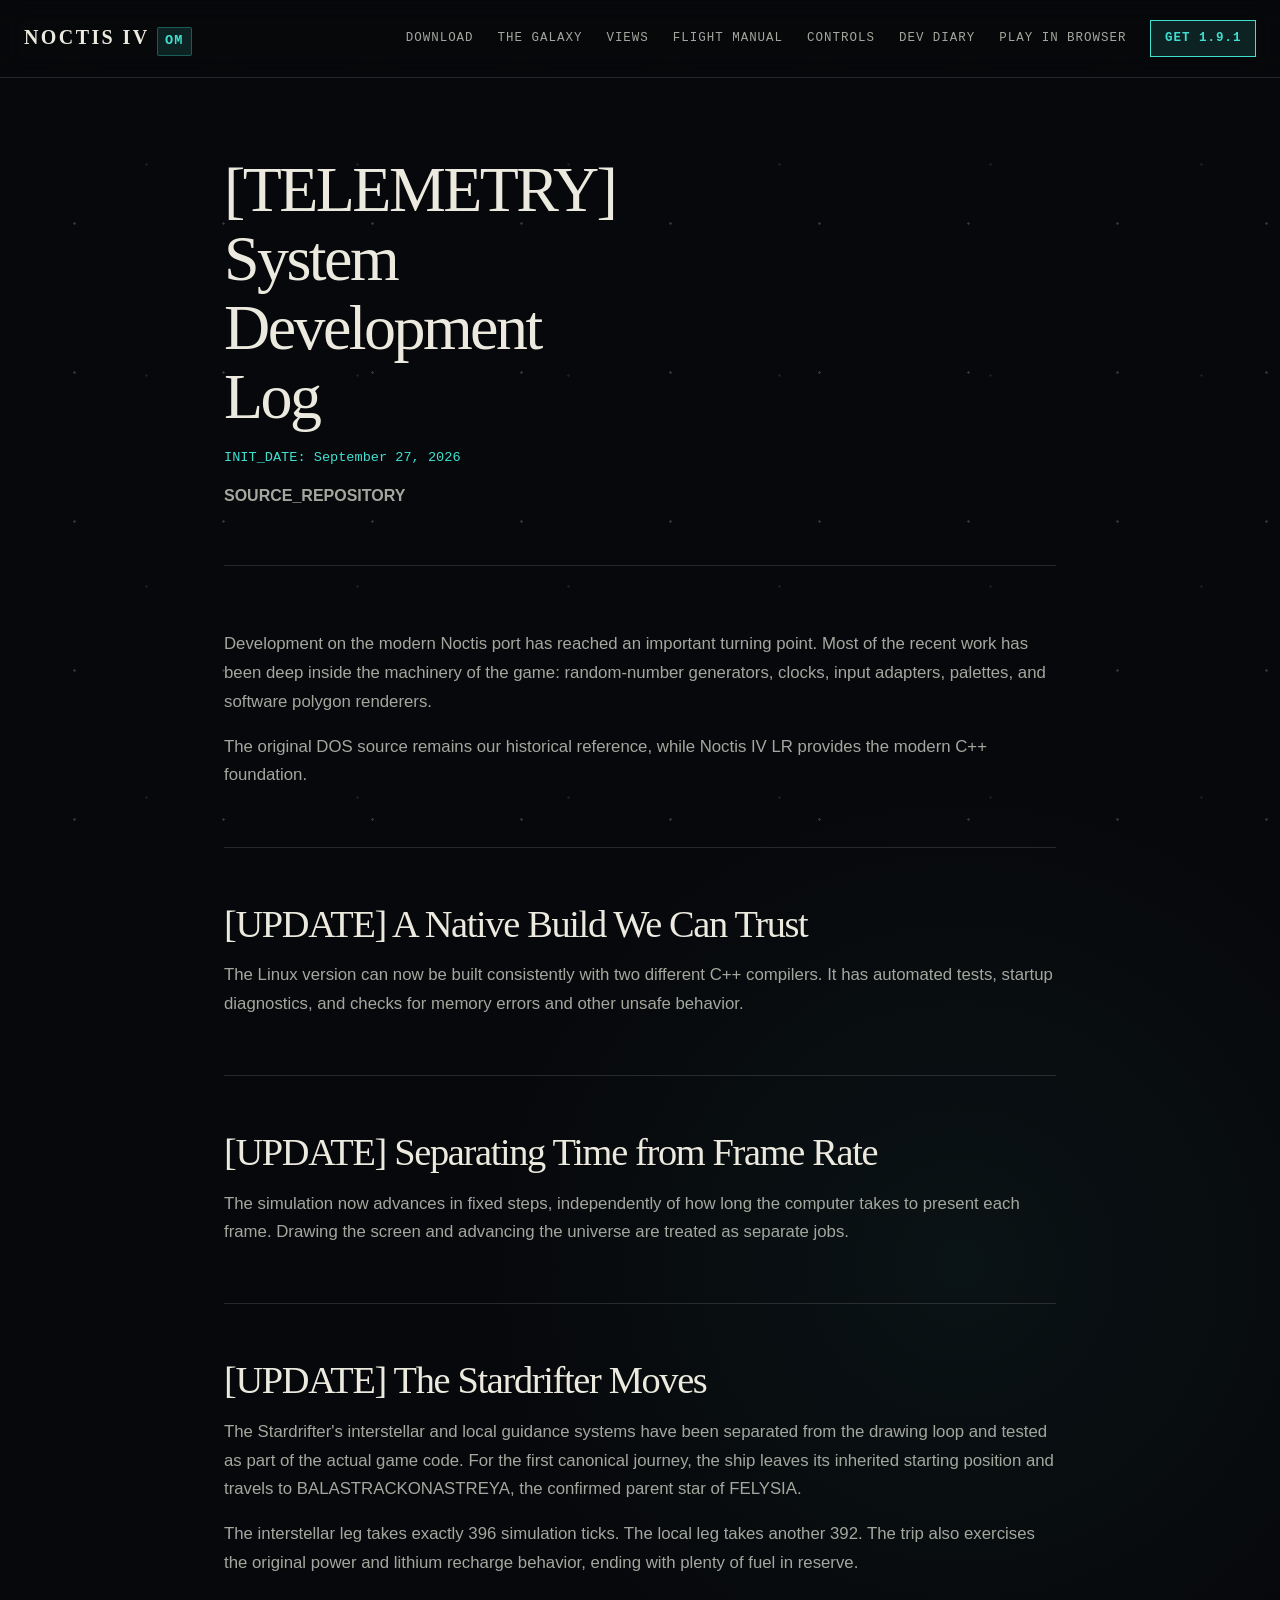
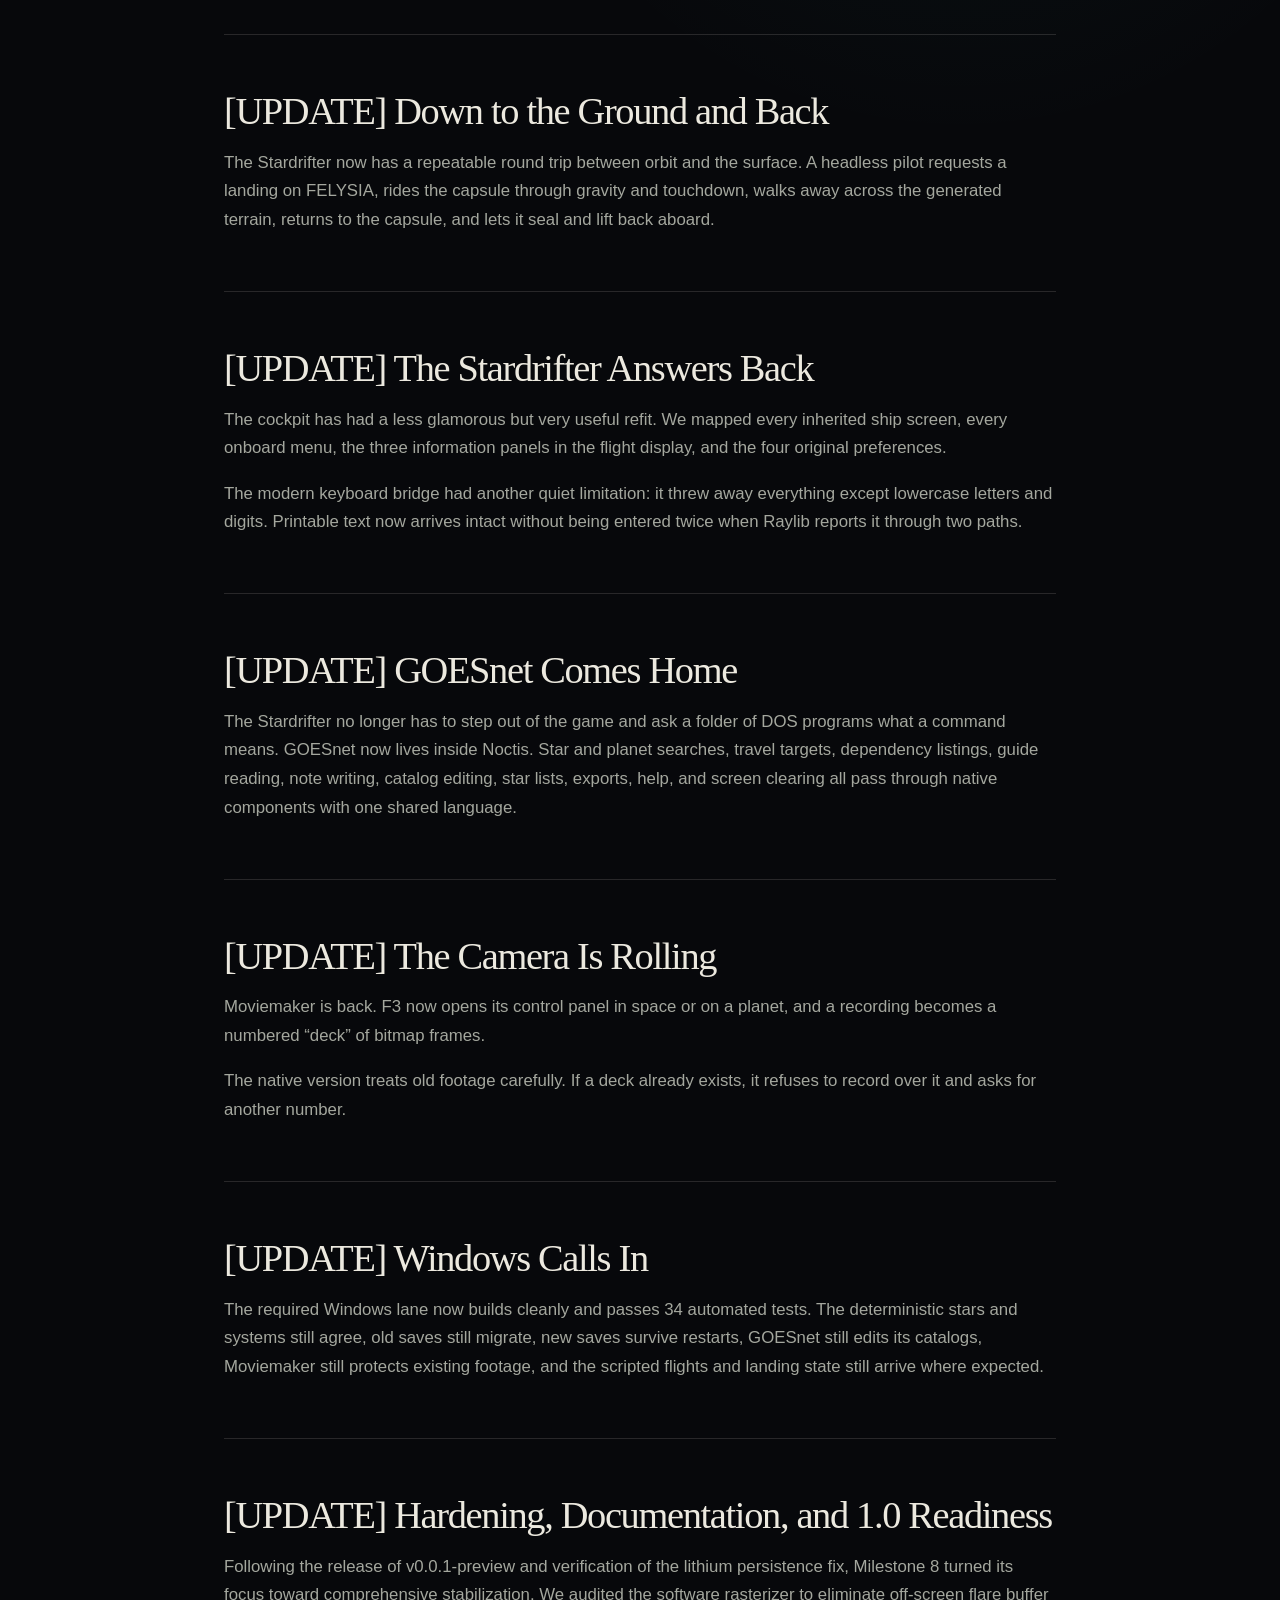
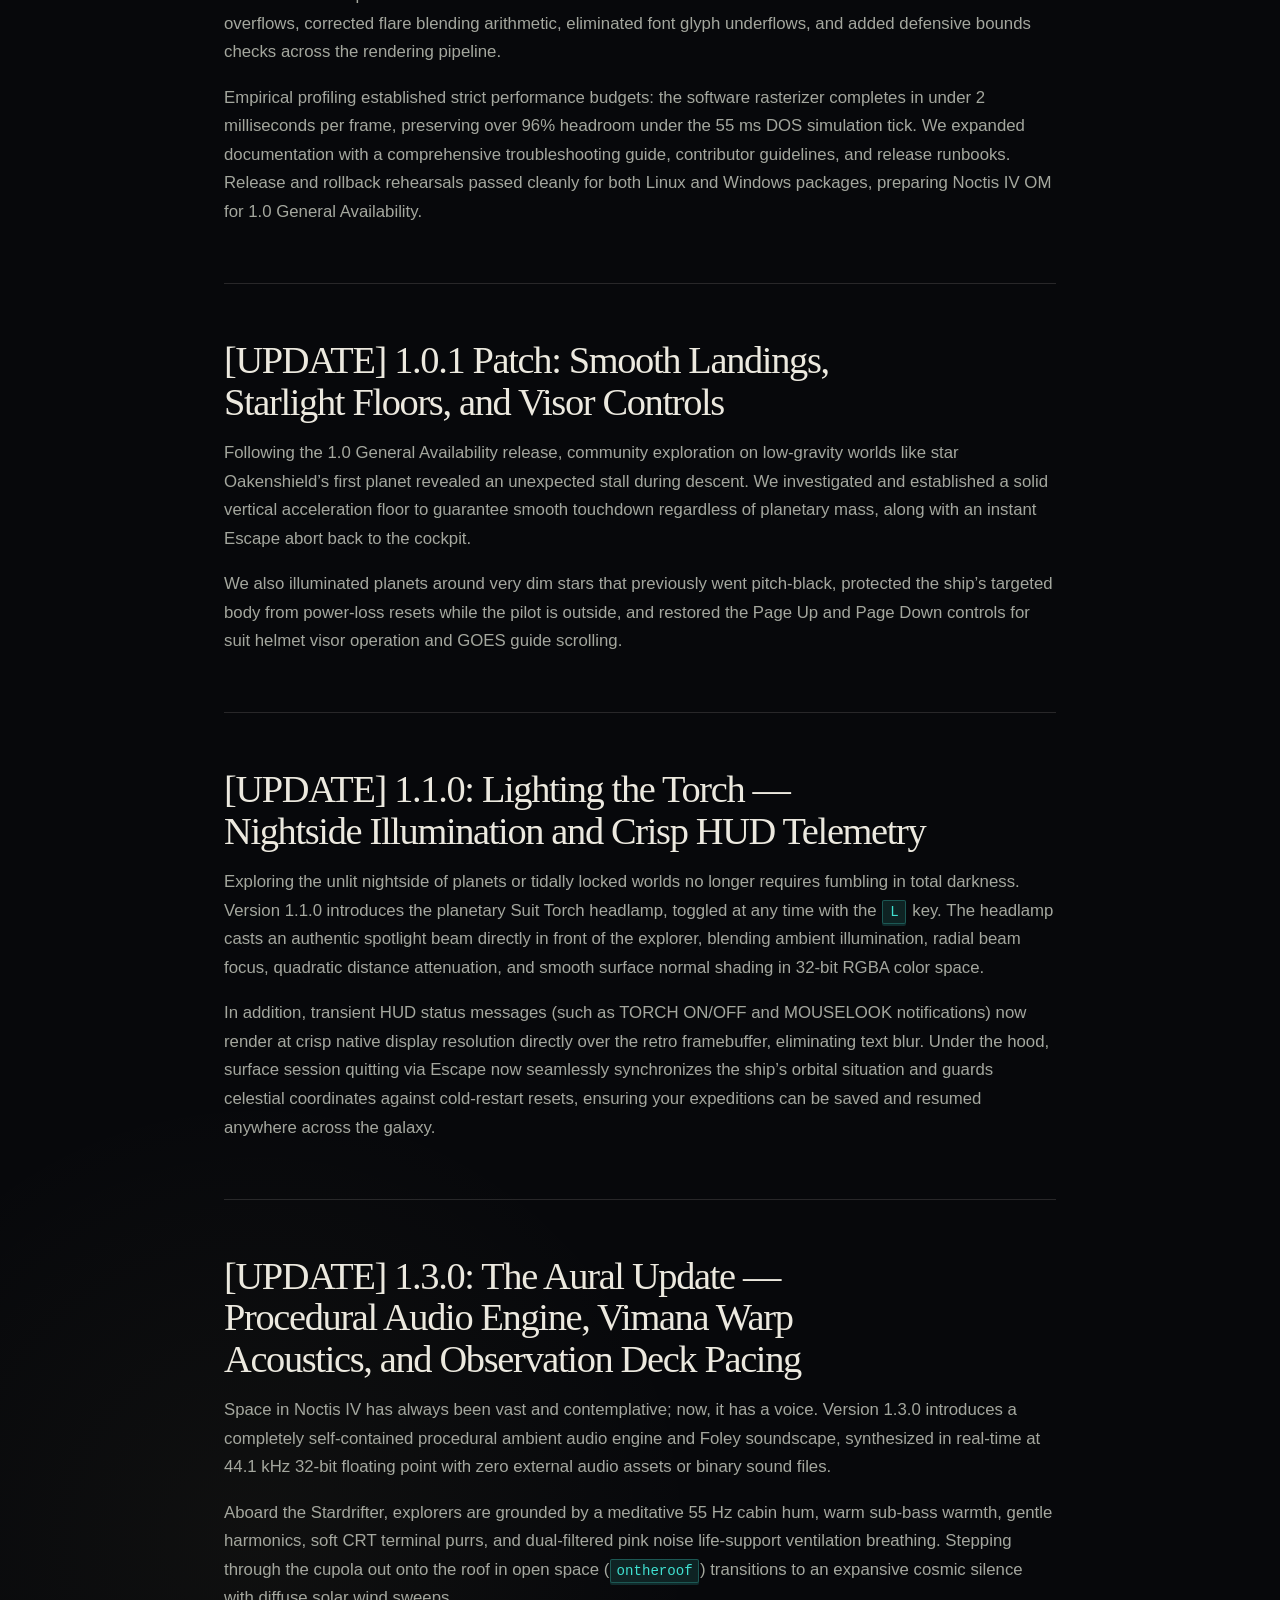
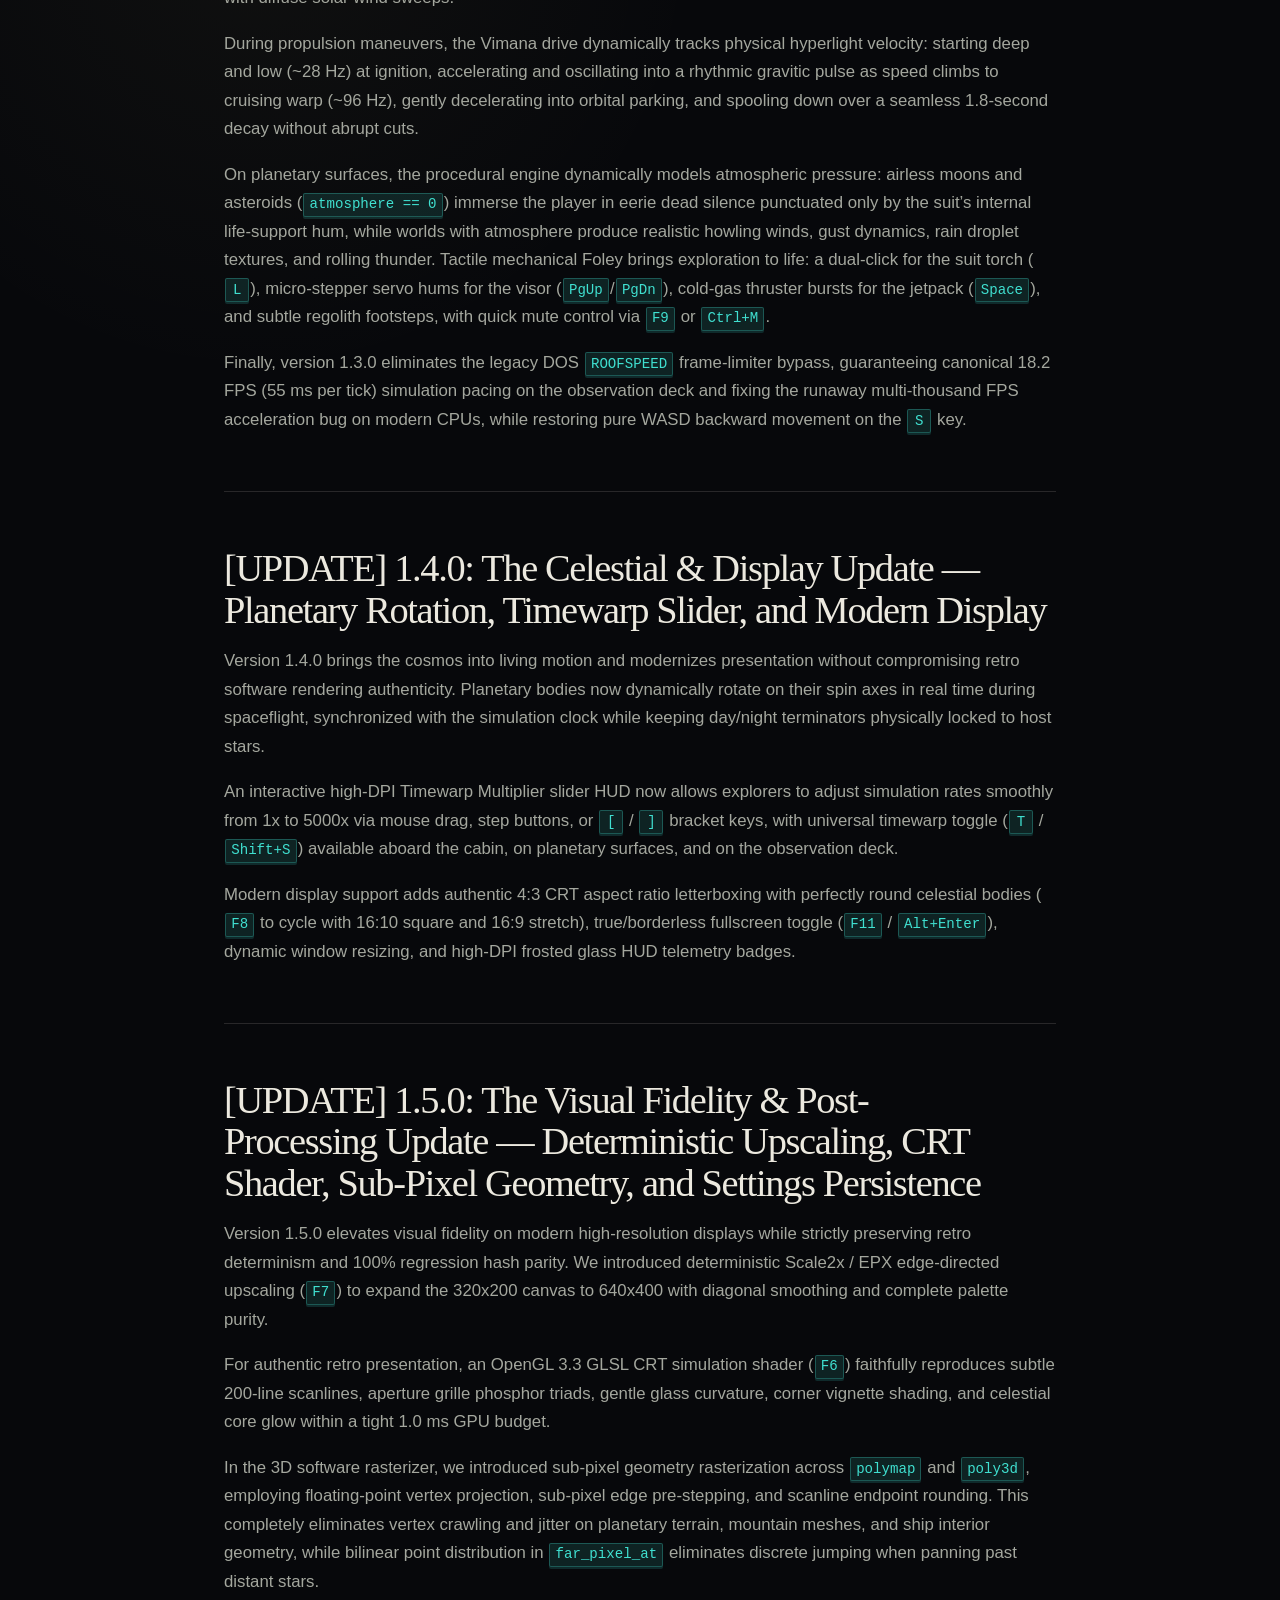
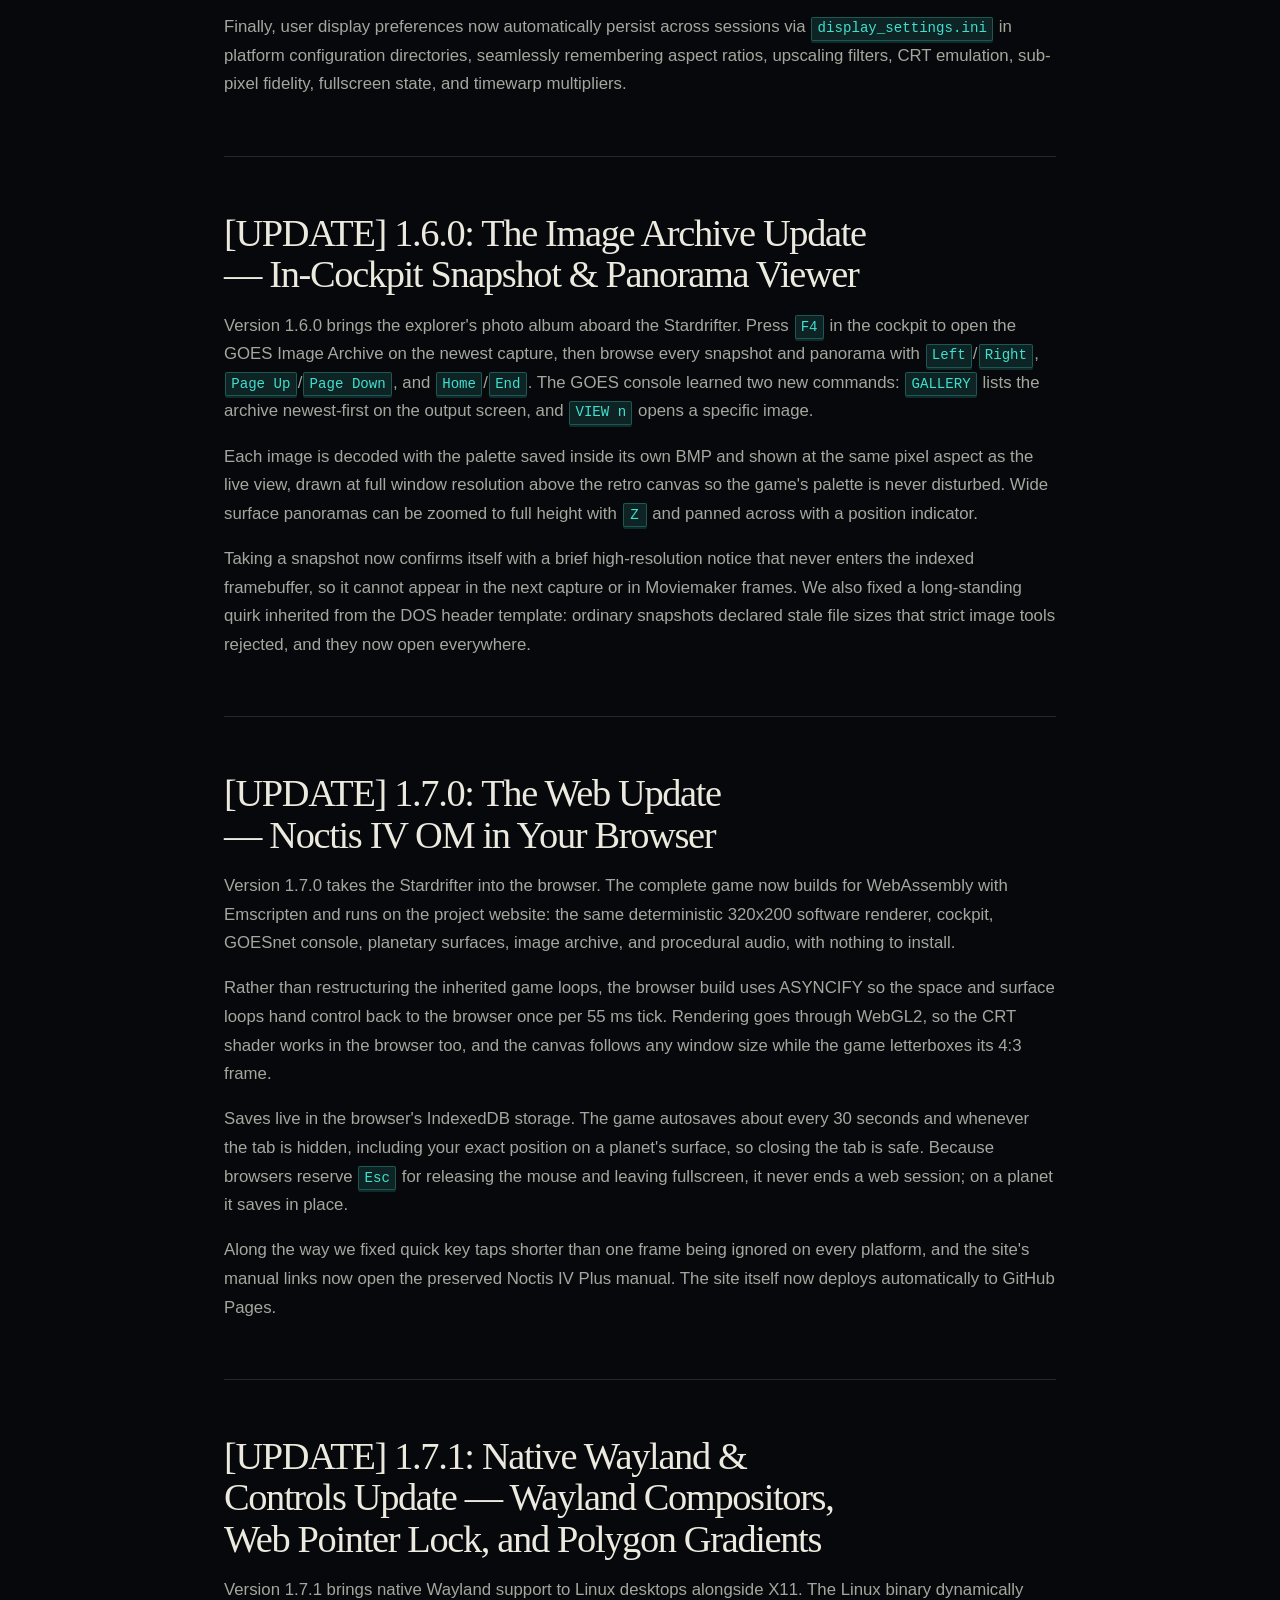
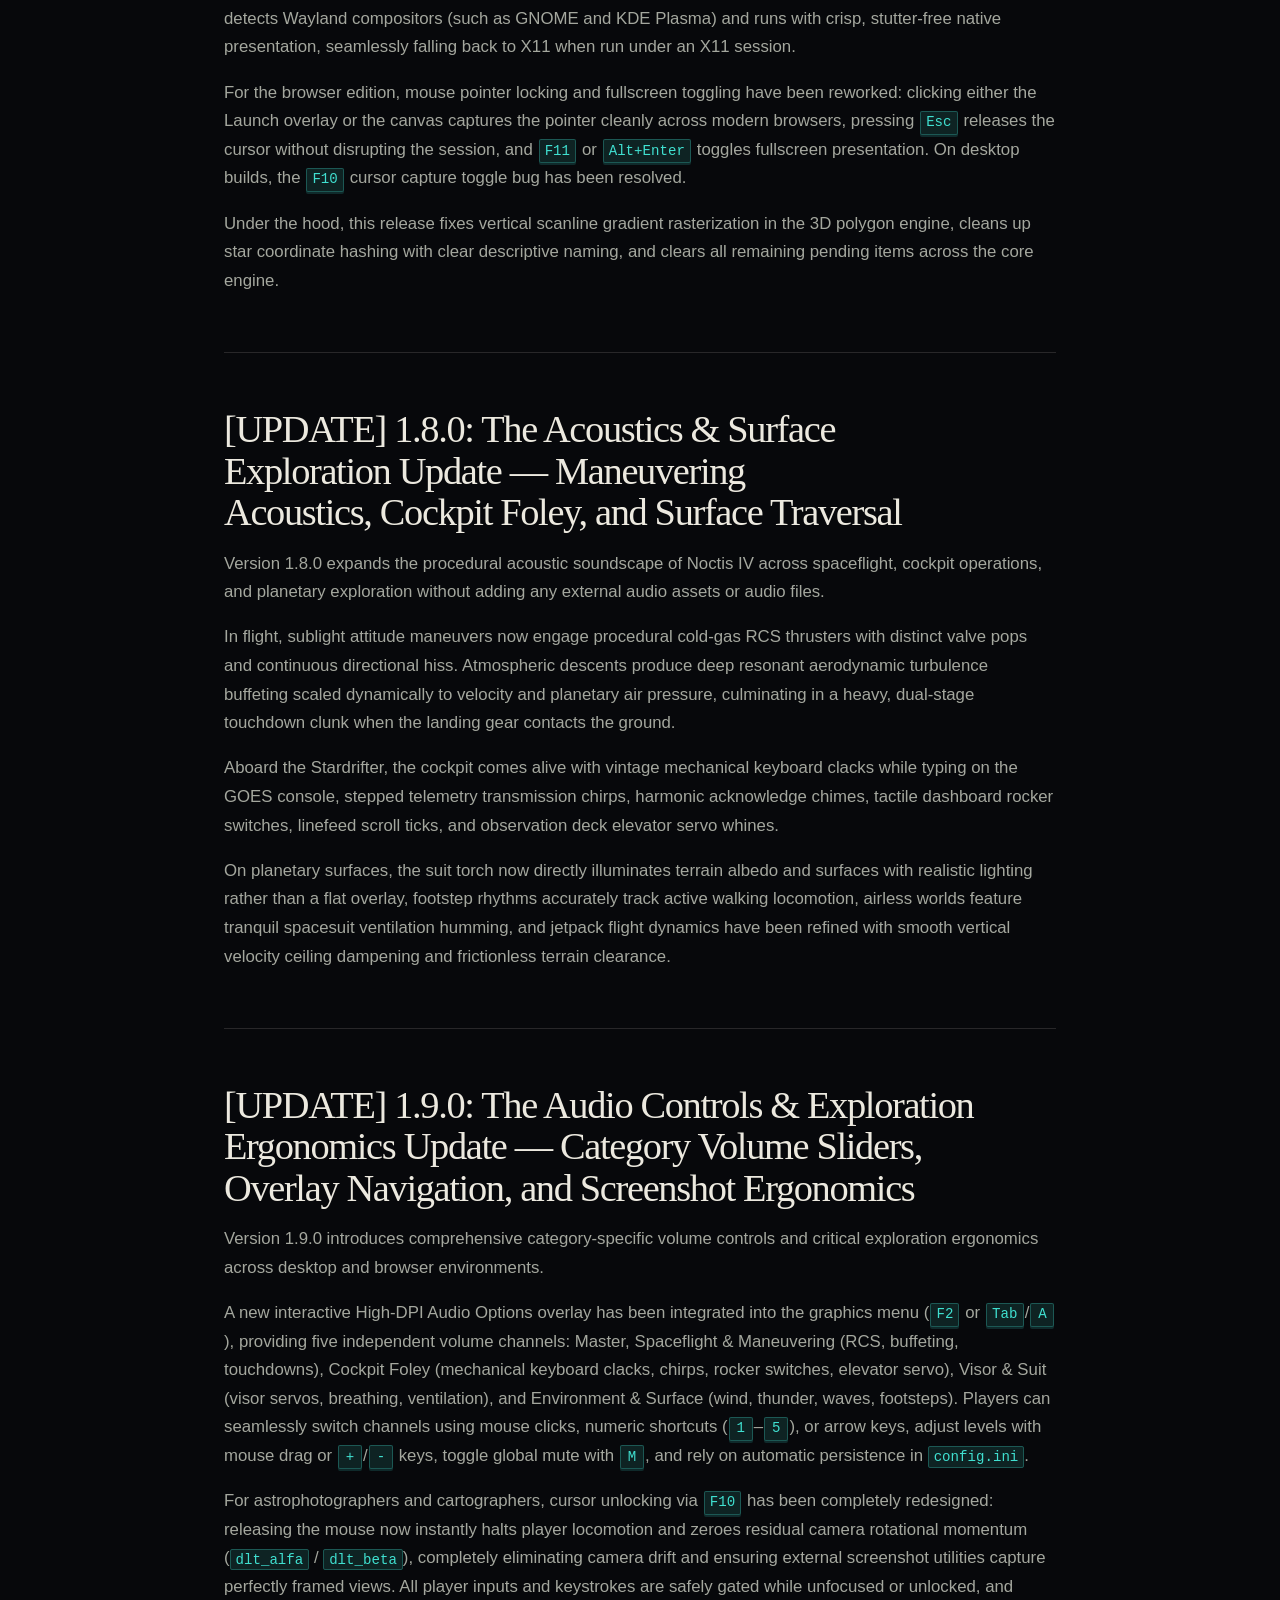
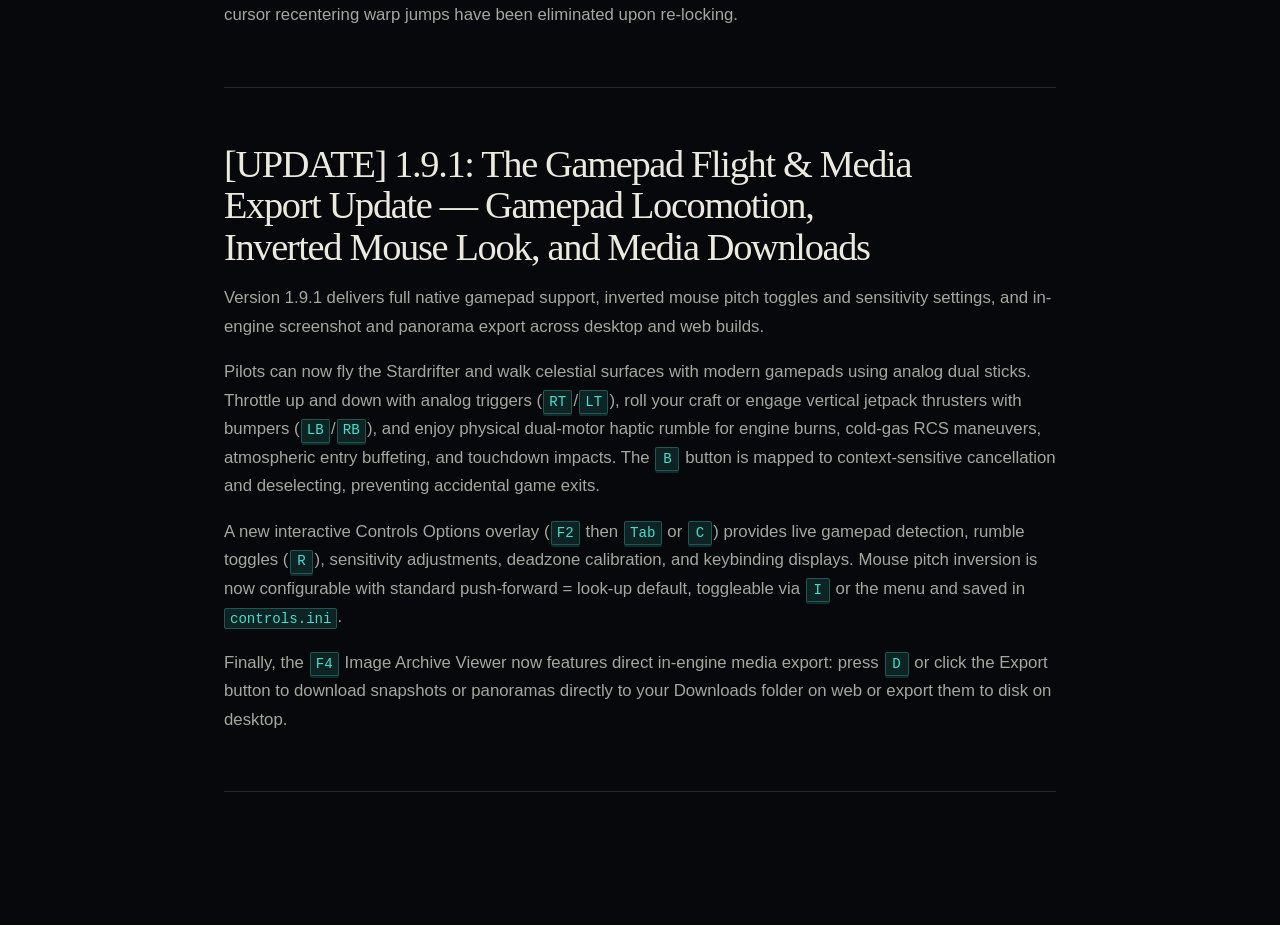
==== commit 5228c720: "release: 1.9.1 The Gamepad Flight & Media Export Update" ====
--- a/devlog.html
+++ b/devlog.html
@@ -23,7 +23,7 @@
         <a href="index.html#controls">Controls</a>
         <a href="devlog.html">Dev Diary</a>
         <a href="play/">Play in Browser</a>
-        <a class="nav-cta" href="index.html#download">Get 1.9.0</a>
+        <a class="nav-cta" href="index.html#download">Get 1.9.1</a>
       </nav>
     </div>
   </header>
@@ -161,6 +161,14 @@
     <p>A new interactive High-DPI Audio Options overlay has been integrated into the graphics menu (<kbd>F2</kbd> or <kbd>Tab</kbd>/<kbd>A</kbd>), providing five independent volume channels: Master, Spaceflight &amp; Maneuvering (RCS, buffeting, touchdowns), Cockpit Foley (mechanical keyboard clacks, chirps, rocker switches, elevator servo), Visor &amp; Suit (visor servos, breathing, ventilation), and Environment &amp; Surface (wind, thunder, waves, footsteps). Players can seamlessly switch channels using mouse clicks, numeric shortcuts (<kbd>1</kbd>–<kbd>5</kbd>), or arrow keys, adjust levels with mouse drag or <kbd>+</kbd>/<kbd>-</kbd> keys, toggle global mute with <kbd>M</kbd>, and rely on automatic persistence in <code>config.ini</code>.</p>
     <p>For astrophotographers and cartographers, cursor unlocking via <kbd>F10</kbd> has been completely redesigned: releasing the mouse now instantly halts player locomotion and zeroes residual camera rotational momentum (<code>dlt_alfa</code> / <code>dlt_beta</code>), completely eliminating camera drift and ensuring external screenshot utilities capture perfectly framed views. All player inputs and keystrokes are safely gated while unfocused or unlocked, and cursor recentering warp jumps have been eliminated upon re-locking.</p>
   </section>
+
+  <section class="update-entry">
+    <h2>[UPDATE] 1.9.1: The Gamepad Flight &amp; Media Export Update — Gamepad Locomotion, Inverted Mouse Look, and Media Downloads</h2>
+    <p>Version 1.9.1 delivers full native gamepad support, inverted mouse pitch toggles and sensitivity settings, and in-engine screenshot and panorama export across desktop and web builds.</p>
+    <p>Pilots can now fly the Stardrifter and walk celestial surfaces with modern gamepads using analog dual sticks. Throttle up and down with analog triggers (<kbd>RT</kbd>/<kbd>LT</kbd>), roll your craft or engage vertical jetpack thrusters with bumpers (<kbd>LB</kbd>/<kbd>RB</kbd>), and enjoy physical dual-motor haptic rumble for engine burns, cold-gas RCS maneuvers, atmospheric entry buffeting, and touchdown impacts. The <kbd>B</kbd> button is mapped to context-sensitive cancellation and deselecting, preventing accidental game exits.</p>
+    <p>A new interactive Controls Options overlay (<kbd>F2</kbd> then <kbd>Tab</kbd> or <kbd>C</kbd>) provides live gamepad detection, rumble toggles (<kbd>R</kbd>), sensitivity adjustments, deadzone calibration, and keybinding displays. Mouse pitch inversion is now configurable with standard push-forward = look-up default, toggleable via <kbd>I</kbd> or the menu and saved in <code>controls.ini</code>.</p>
+    <p>Finally, the <kbd>F4</kbd> Image Archive Viewer now features direct in-engine media export: press <kbd>D</kbd> or click the Export button to download snapshots or panoramas directly to your Downloads folder on web or export them to disk on desktop.</p>
+  </section>
 </article>
 </body>
 </html>
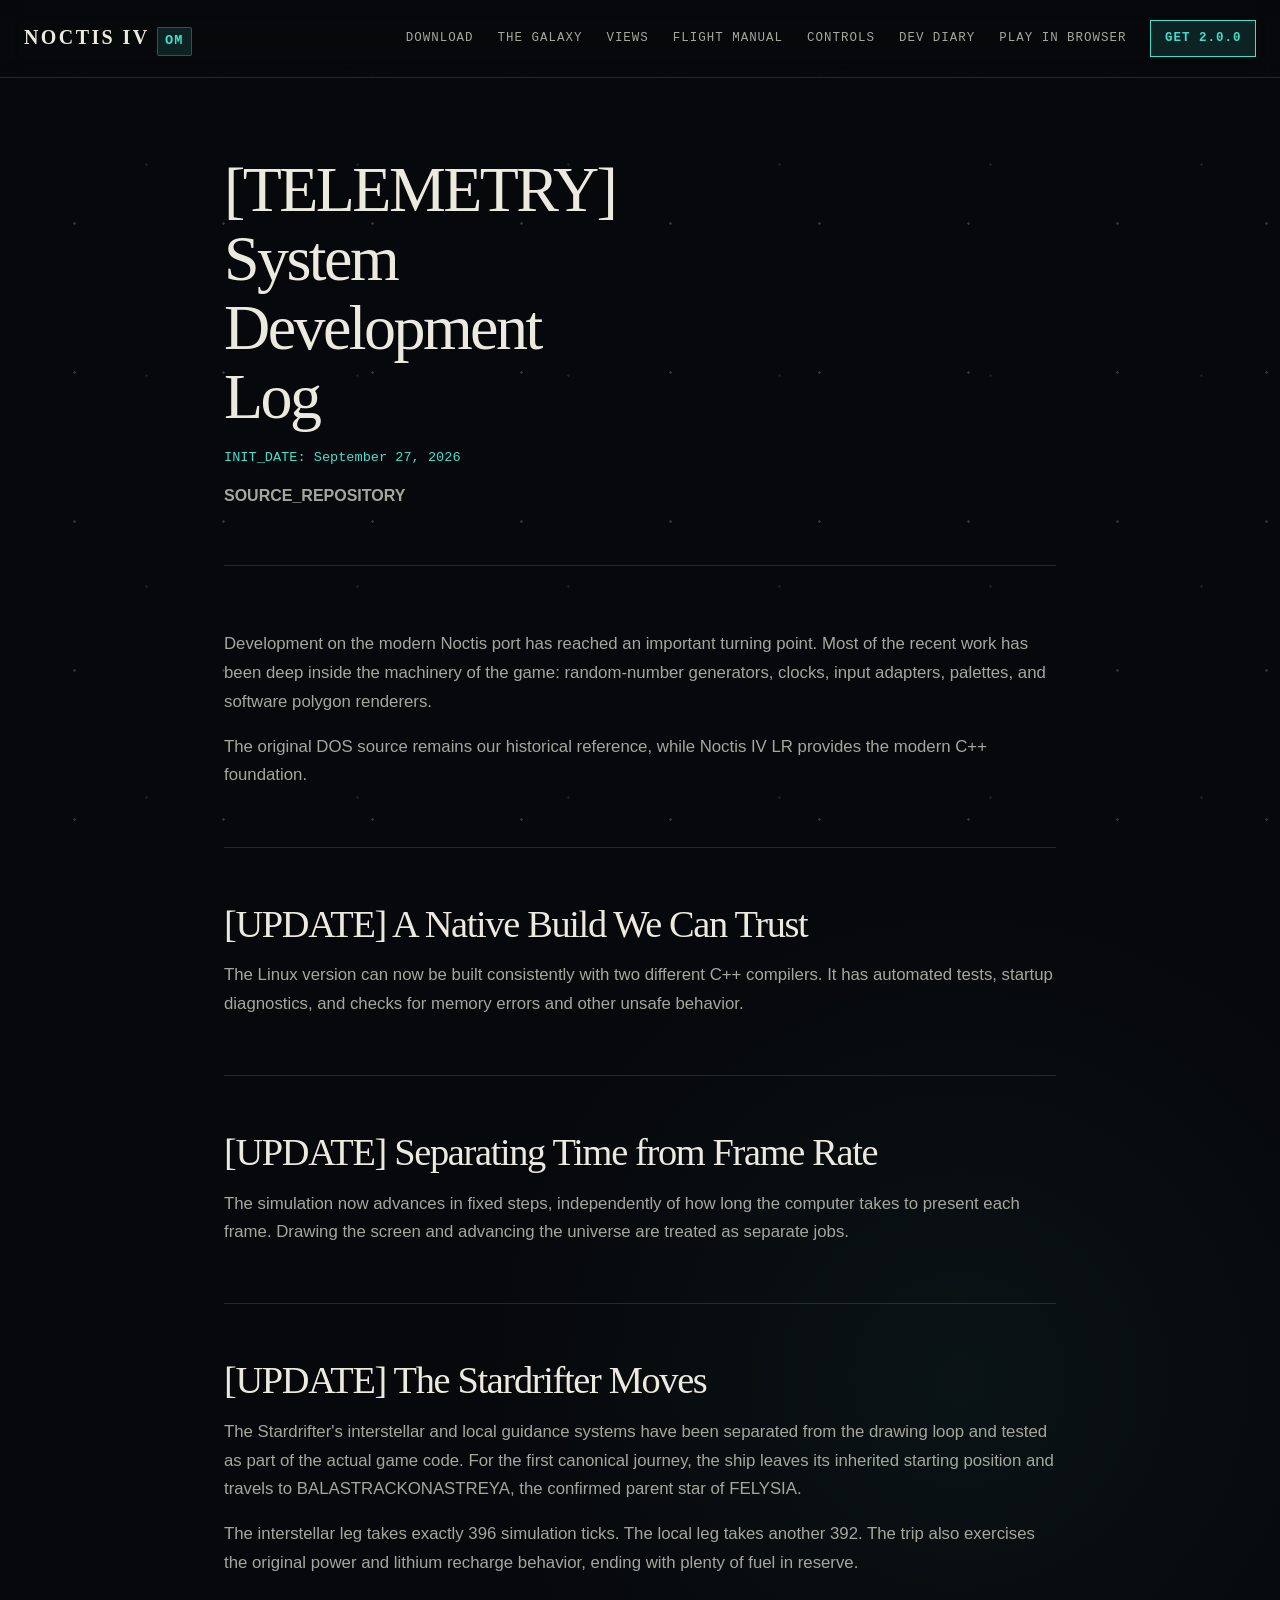
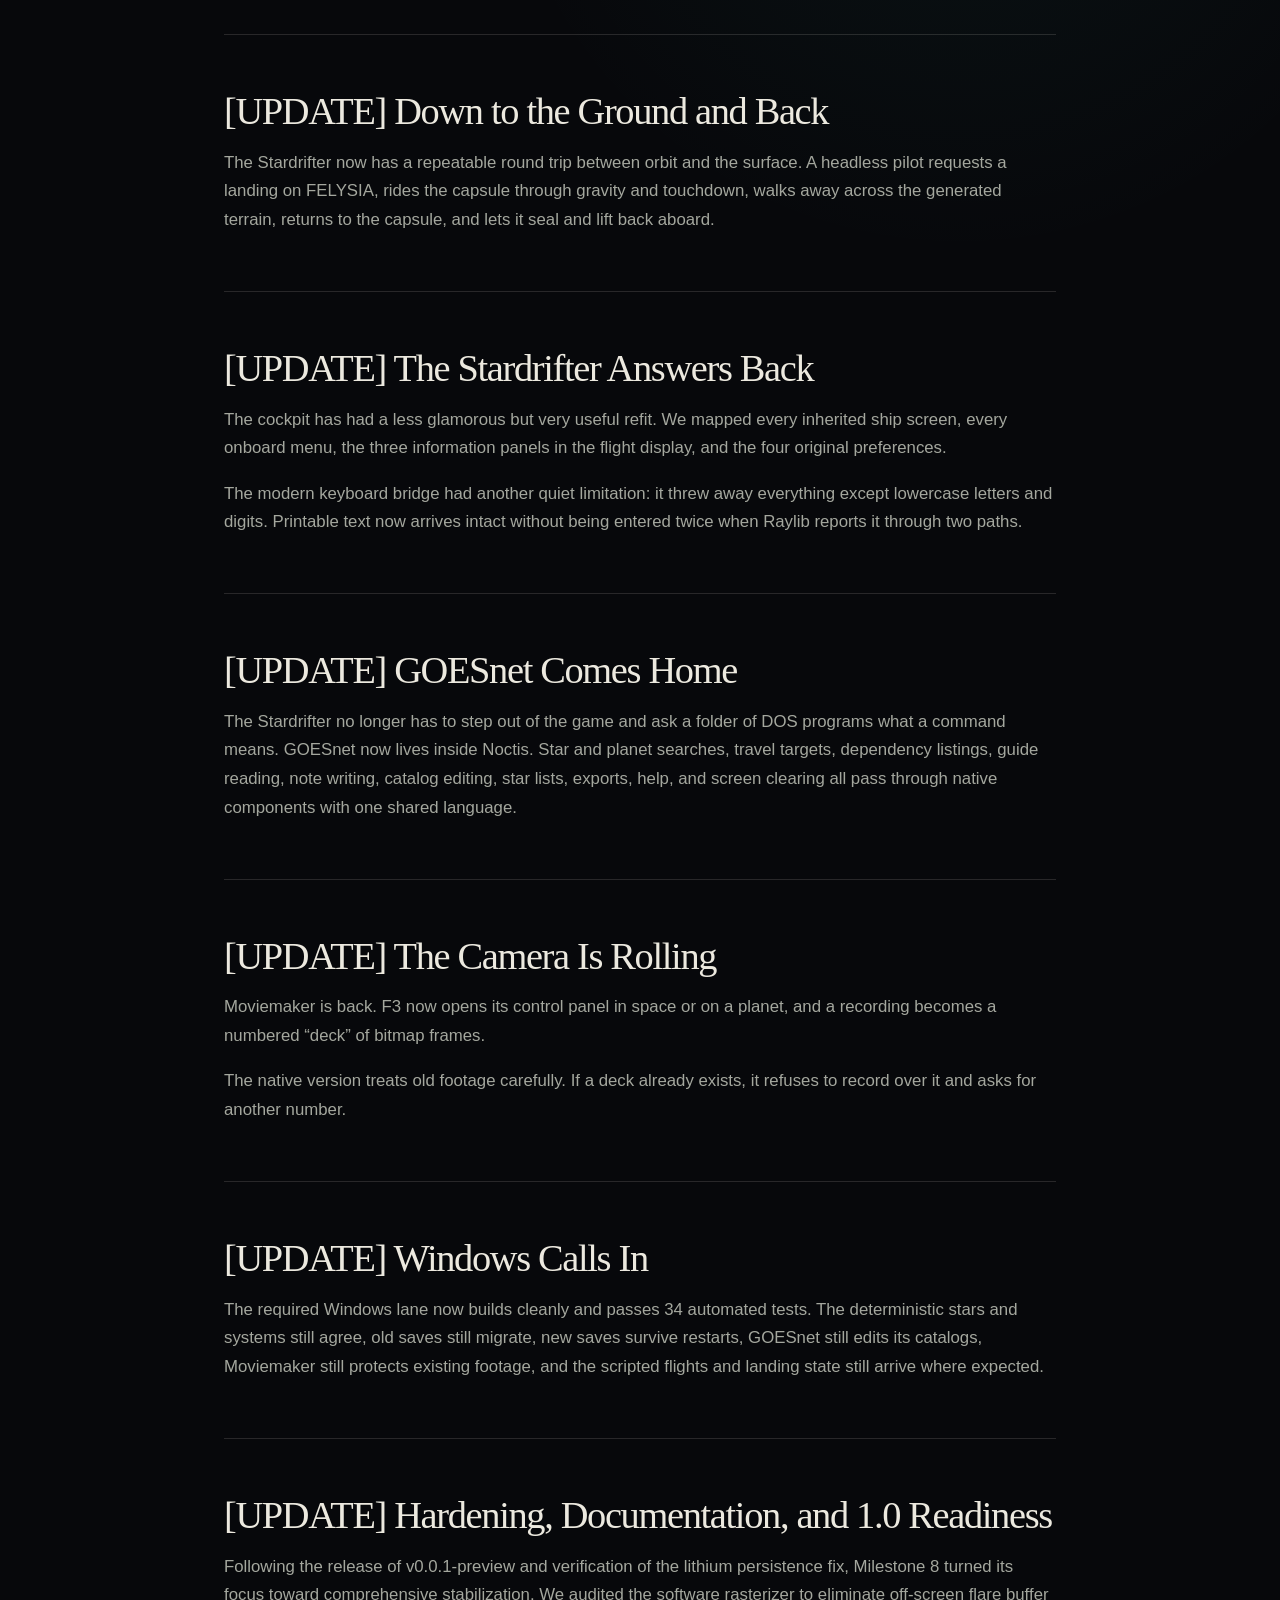
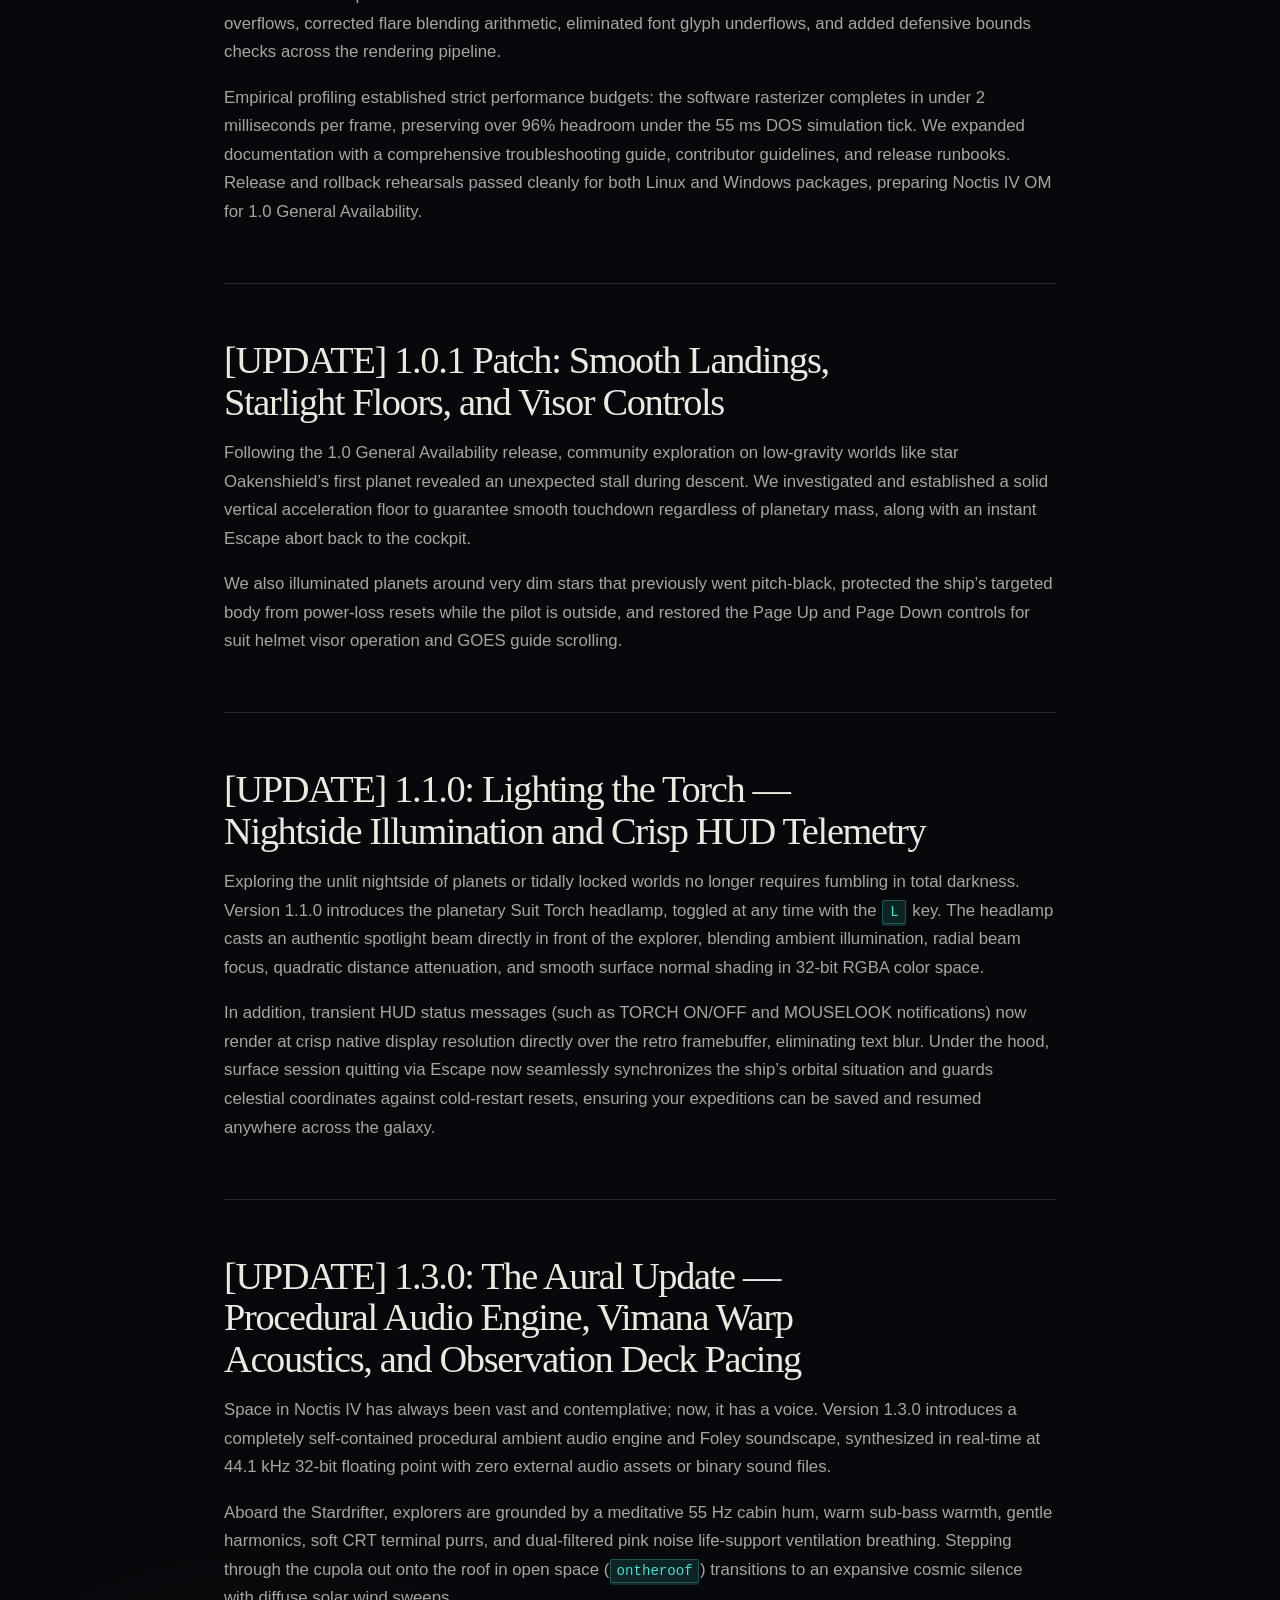
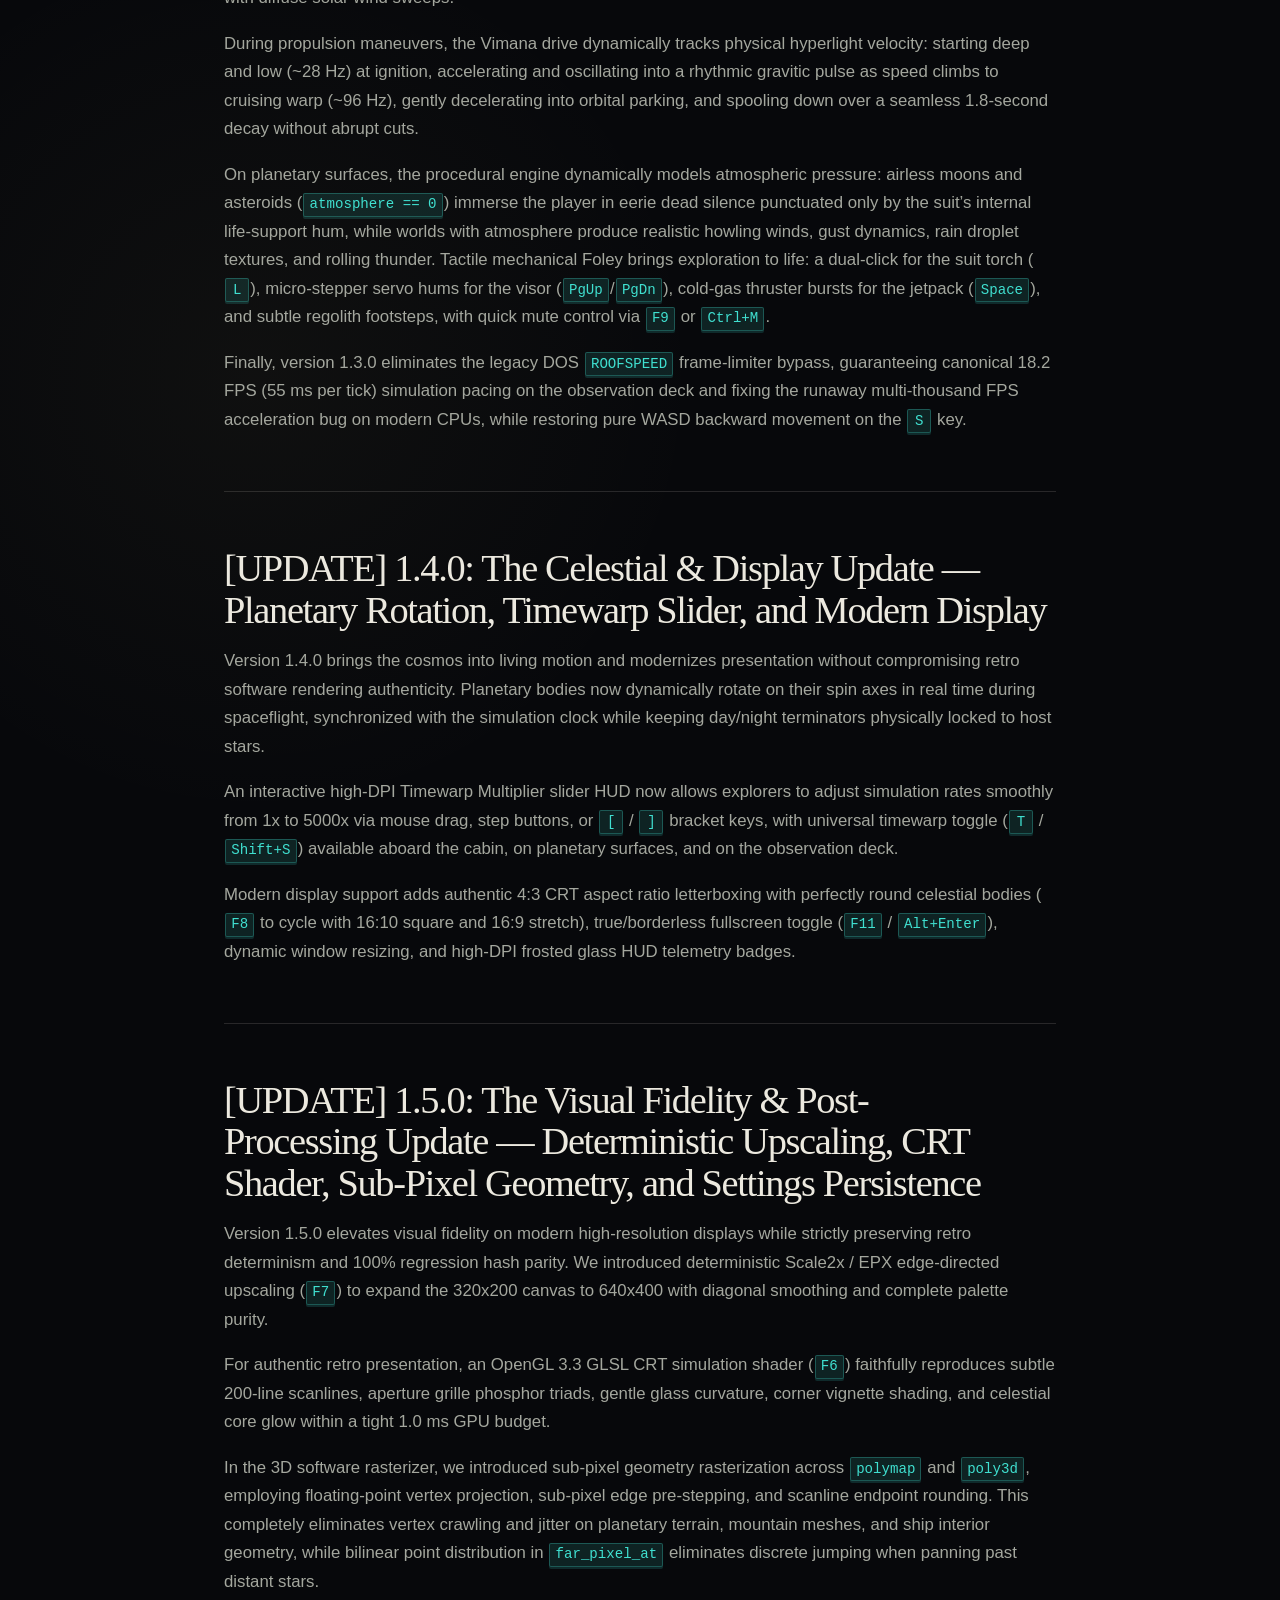
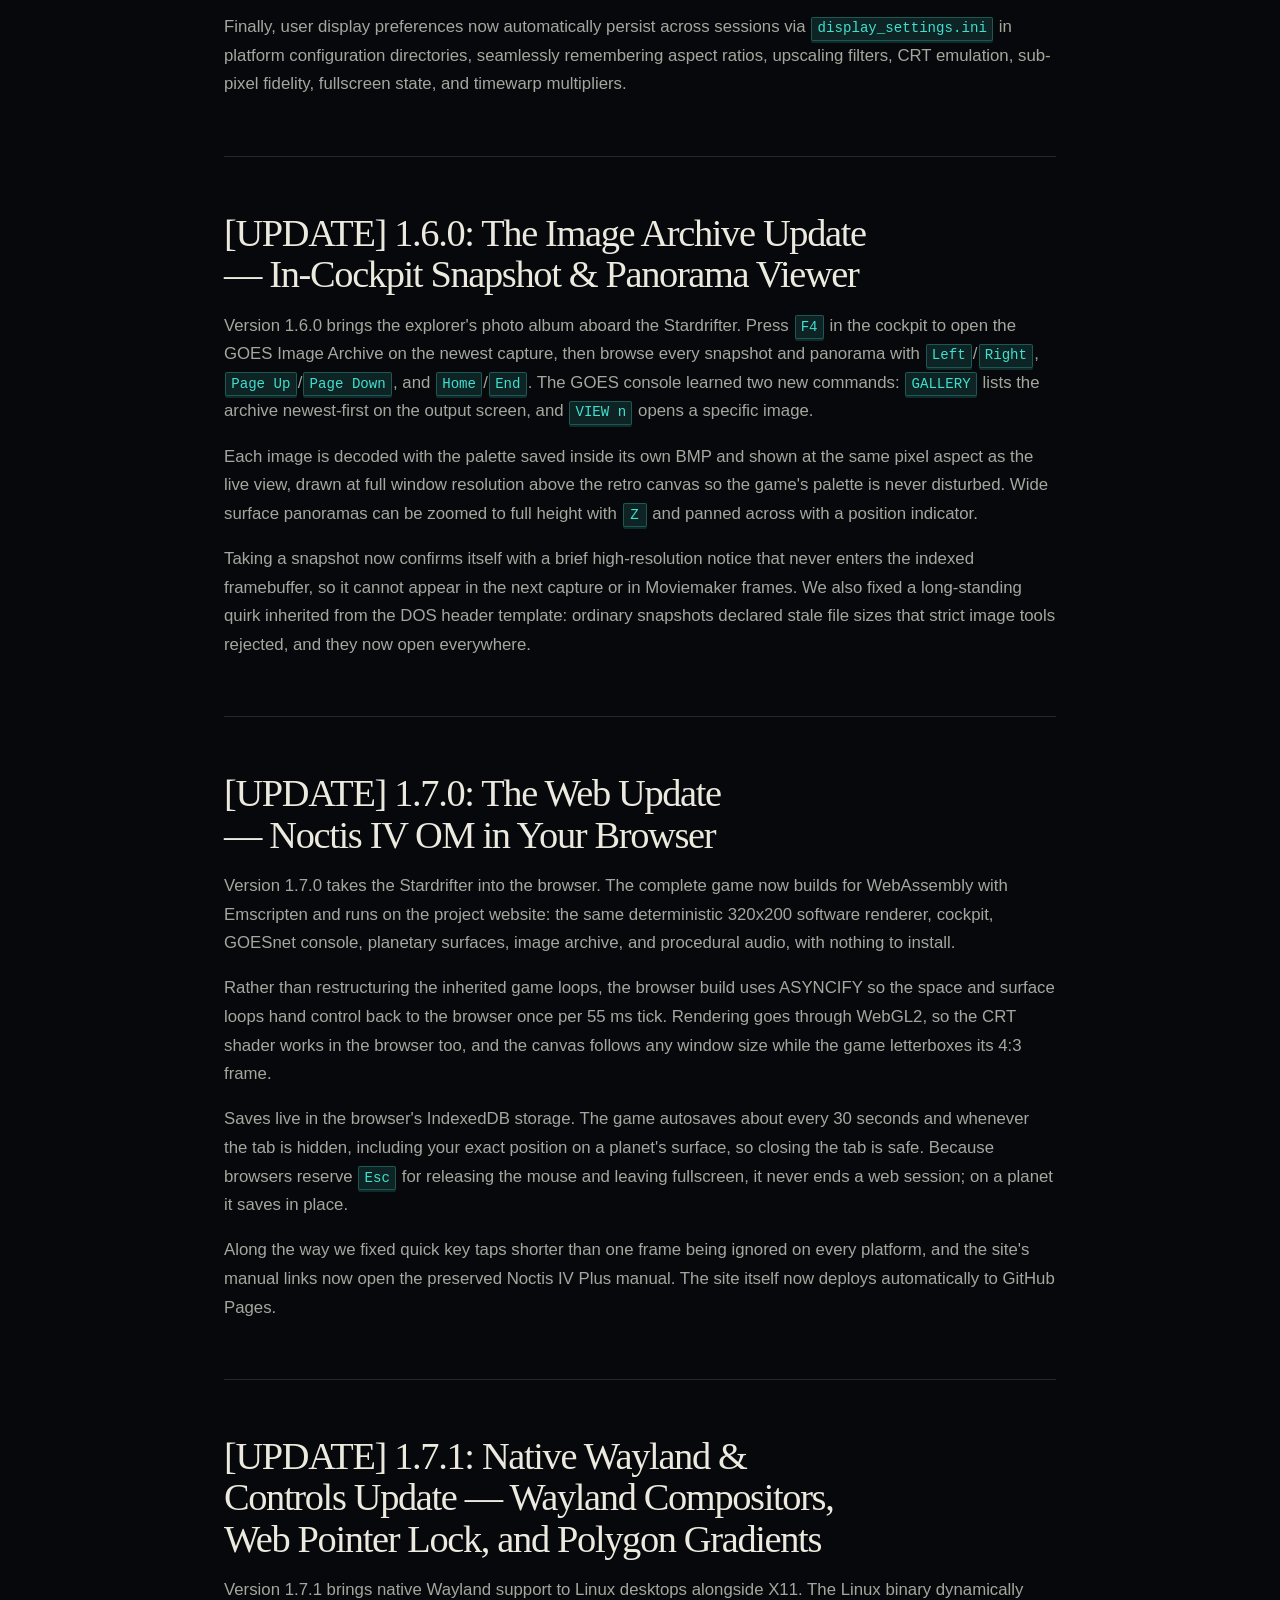
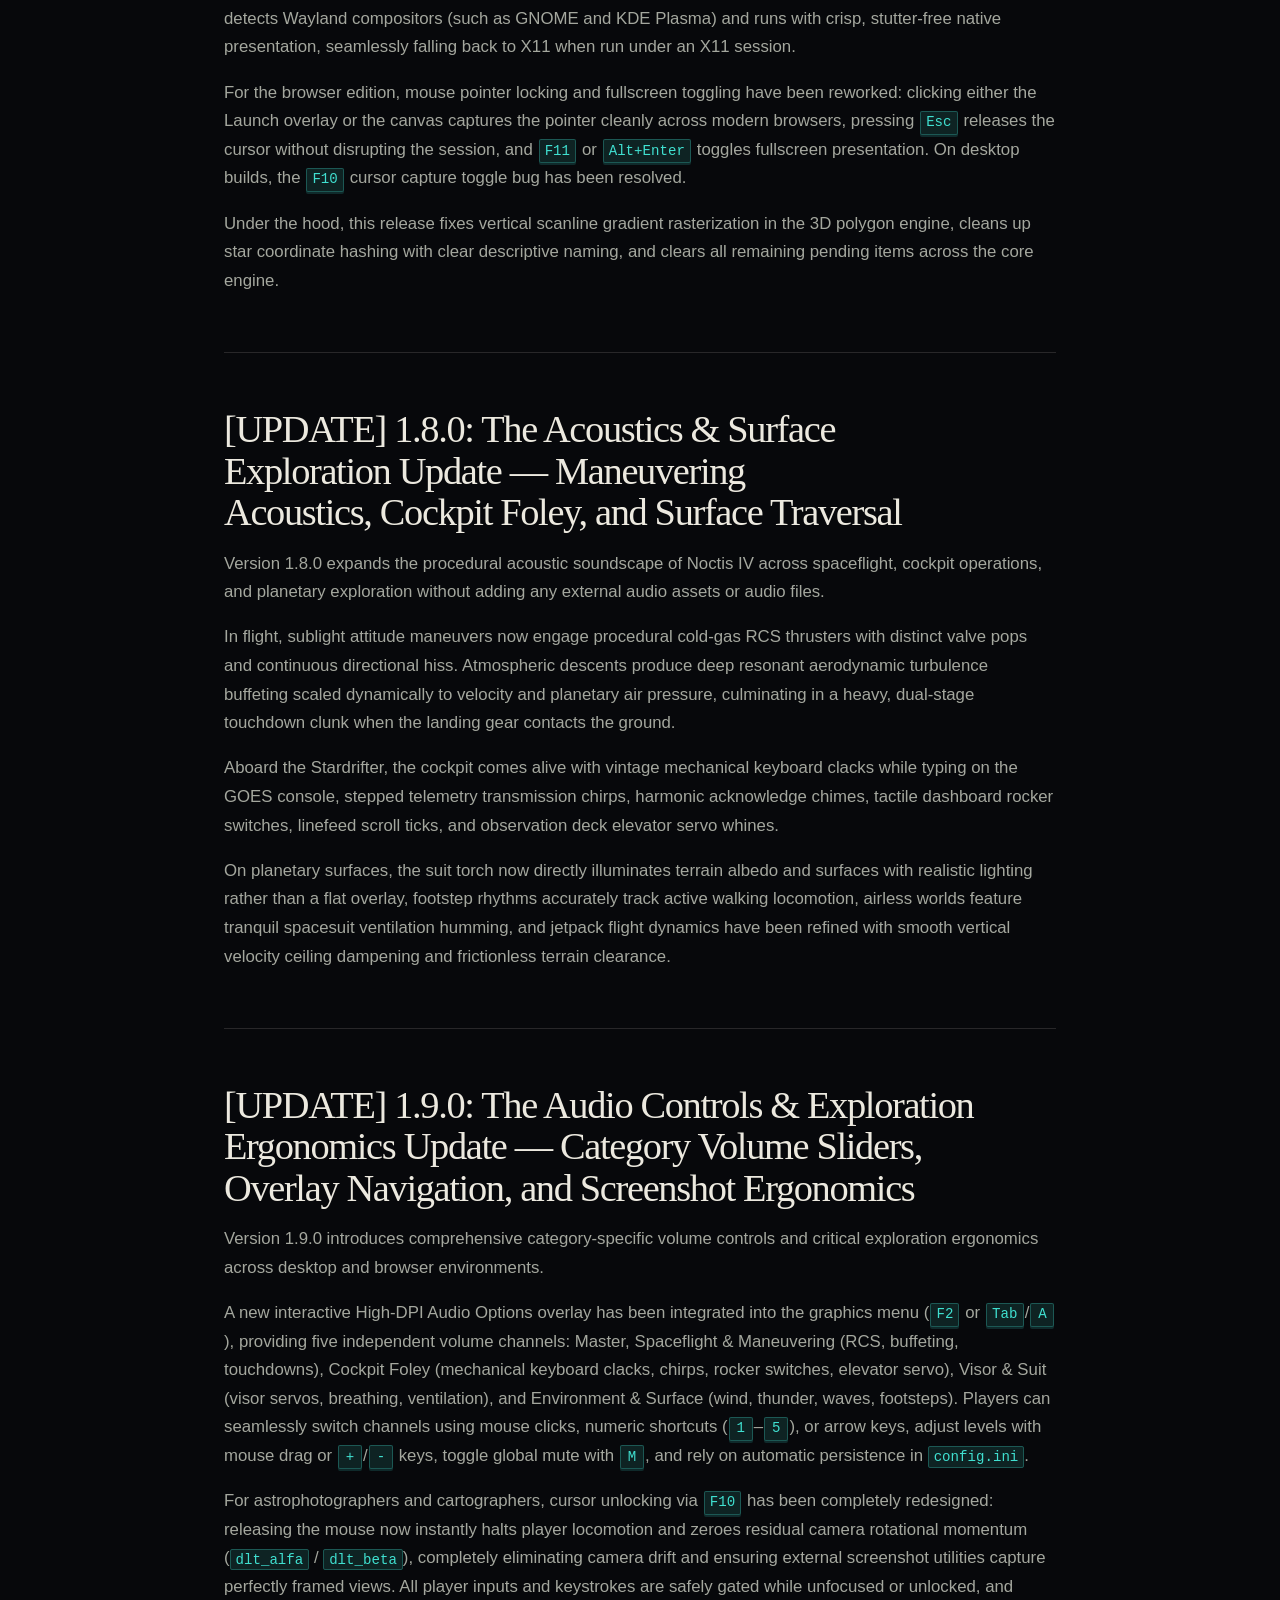
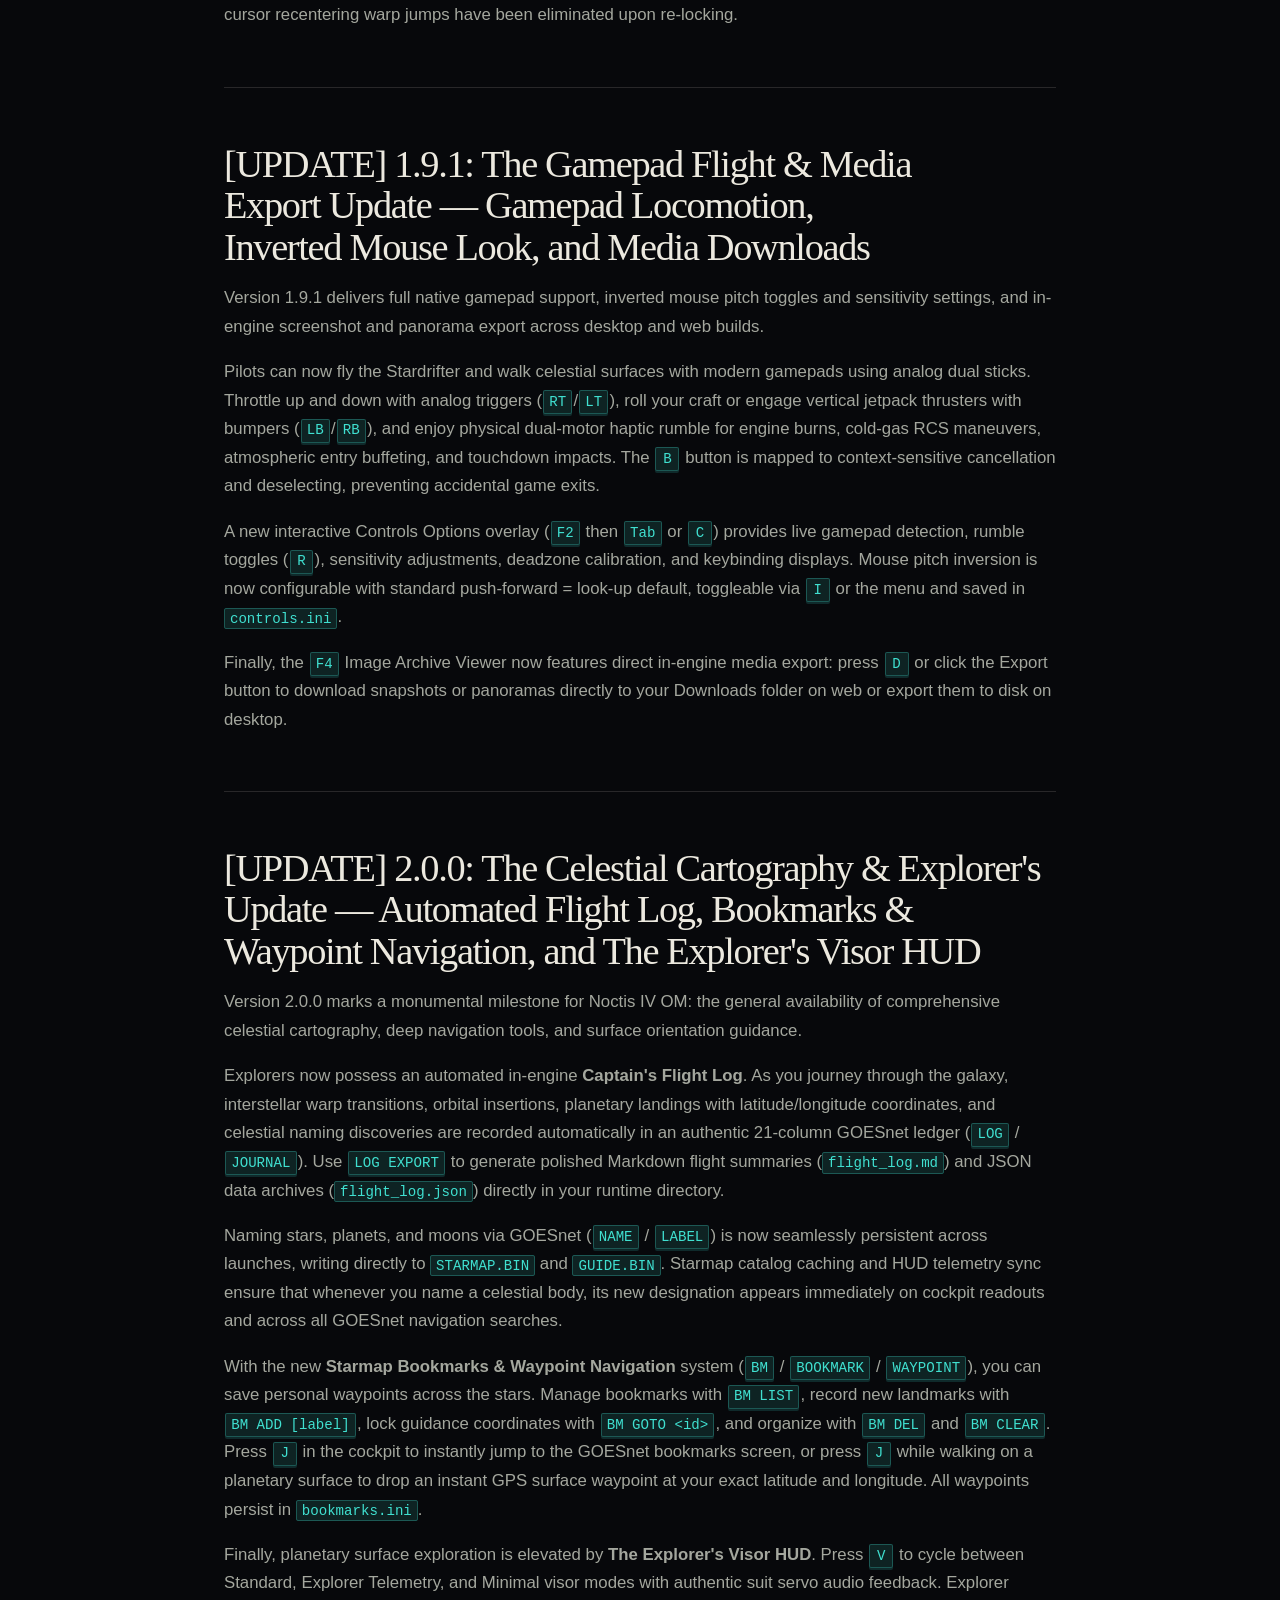
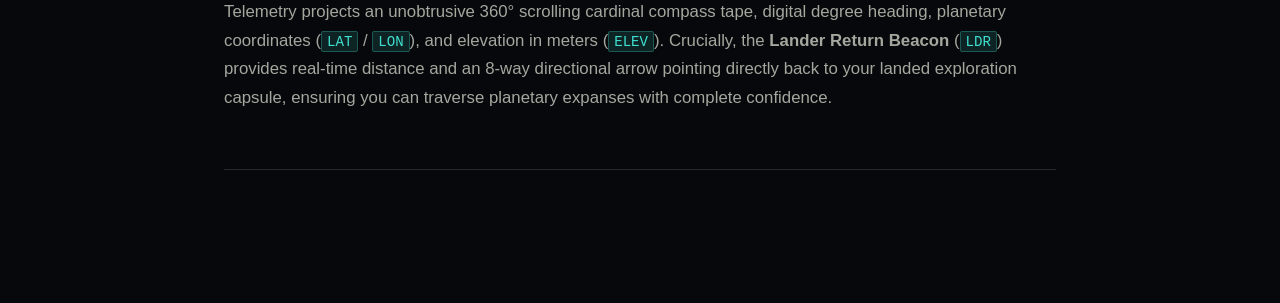
==== commit 1596a562: "release: 2.0.0 The Celestial Cartography & Explorer's Update" ====
--- a/devlog.html
+++ b/devlog.html
@@ -23,7 +23,7 @@
         <a href="index.html#controls">Controls</a>
         <a href="devlog.html">Dev Diary</a>
         <a href="play/">Play in Browser</a>
-        <a class="nav-cta" href="index.html#download">Get 1.9.1</a>
+        <a class="nav-cta" href="index.html#download">Get 2.0.0</a>
       </nav>
     </div>
   </header>
@@ -169,6 +169,15 @@
     <p>A new interactive Controls Options overlay (<kbd>F2</kbd> then <kbd>Tab</kbd> or <kbd>C</kbd>) provides live gamepad detection, rumble toggles (<kbd>R</kbd>), sensitivity adjustments, deadzone calibration, and keybinding displays. Mouse pitch inversion is now configurable with standard push-forward = look-up default, toggleable via <kbd>I</kbd> or the menu and saved in <code>controls.ini</code>.</p>
     <p>Finally, the <kbd>F4</kbd> Image Archive Viewer now features direct in-engine media export: press <kbd>D</kbd> or click the Export button to download snapshots or panoramas directly to your Downloads folder on web or export them to disk on desktop.</p>
   </section>
+
+  <section class="update-entry">
+    <h2>[UPDATE] 2.0.0: The Celestial Cartography &amp; Explorer's Update — Automated Flight Log, Bookmarks &amp; Waypoint Navigation, and The Explorer's Visor HUD</h2>
+    <p>Version 2.0.0 marks a monumental milestone for Noctis IV OM: the general availability of comprehensive celestial cartography, deep navigation tools, and surface orientation guidance.</p>
+    <p>Explorers now possess an automated in-engine <strong>Captain's Flight Log</strong>. As you journey through the galaxy, interstellar warp transitions, orbital insertions, planetary landings with latitude/longitude coordinates, and celestial naming discoveries are recorded automatically in an authentic 21-column GOESnet ledger (<kbd>LOG</kbd> / <kbd>JOURNAL</kbd>). Use <kbd>LOG EXPORT</kbd> to generate polished Markdown flight summaries (<code>flight_log.md</code>) and JSON data archives (<code>flight_log.json</code>) directly in your runtime directory.</p>
+    <p>Naming stars, planets, and moons via GOESnet (<kbd>NAME</kbd> / <kbd>LABEL</kbd>) is now seamlessly persistent across launches, writing directly to <code>STARMAP.BIN</code> and <code>GUIDE.BIN</code>. Starmap catalog caching and HUD telemetry sync ensure that whenever you name a celestial body, its new designation appears immediately on cockpit readouts and across all GOESnet navigation searches.</p>
+    <p>With the new <strong>Starmap Bookmarks &amp; Waypoint Navigation</strong> system (<kbd>BM</kbd> / <kbd>BOOKMARK</kbd> / <kbd>WAYPOINT</kbd>), you can save personal waypoints across the stars. Manage bookmarks with <kbd>BM LIST</kbd>, record new landmarks with <kbd>BM ADD [label]</kbd>, lock guidance coordinates with <kbd>BM GOTO &lt;id&gt;</kbd>, and organize with <kbd>BM DEL</kbd> and <kbd>BM CLEAR</kbd>. Press <kbd>J</kbd> in the cockpit to instantly jump to the GOESnet bookmarks screen, or press <kbd>J</kbd> while walking on a planetary surface to drop an instant GPS surface waypoint at your exact latitude and longitude. All waypoints persist in <code>bookmarks.ini</code>.</p>
+    <p>Finally, planetary surface exploration is elevated by <strong>The Explorer's Visor HUD</strong>. Press <kbd>V</kbd> to cycle between Standard, Explorer Telemetry, and Minimal visor modes with authentic suit servo audio feedback. Explorer Telemetry projects an unobtrusive 360&deg; scrolling cardinal compass tape, digital degree heading, planetary coordinates (<code>LAT</code> / <code>LON</code>), and elevation in meters (<code>ELEV</code>). Crucially, the <strong>Lander Return Beacon</strong> (<code>LDR</code>) provides real-time distance and an 8-way directional arrow pointing directly back to your landed exploration capsule, ensuring you can traverse planetary expanses with complete confidence.</p>
+  </section>
 </article>
 </body>
 </html>
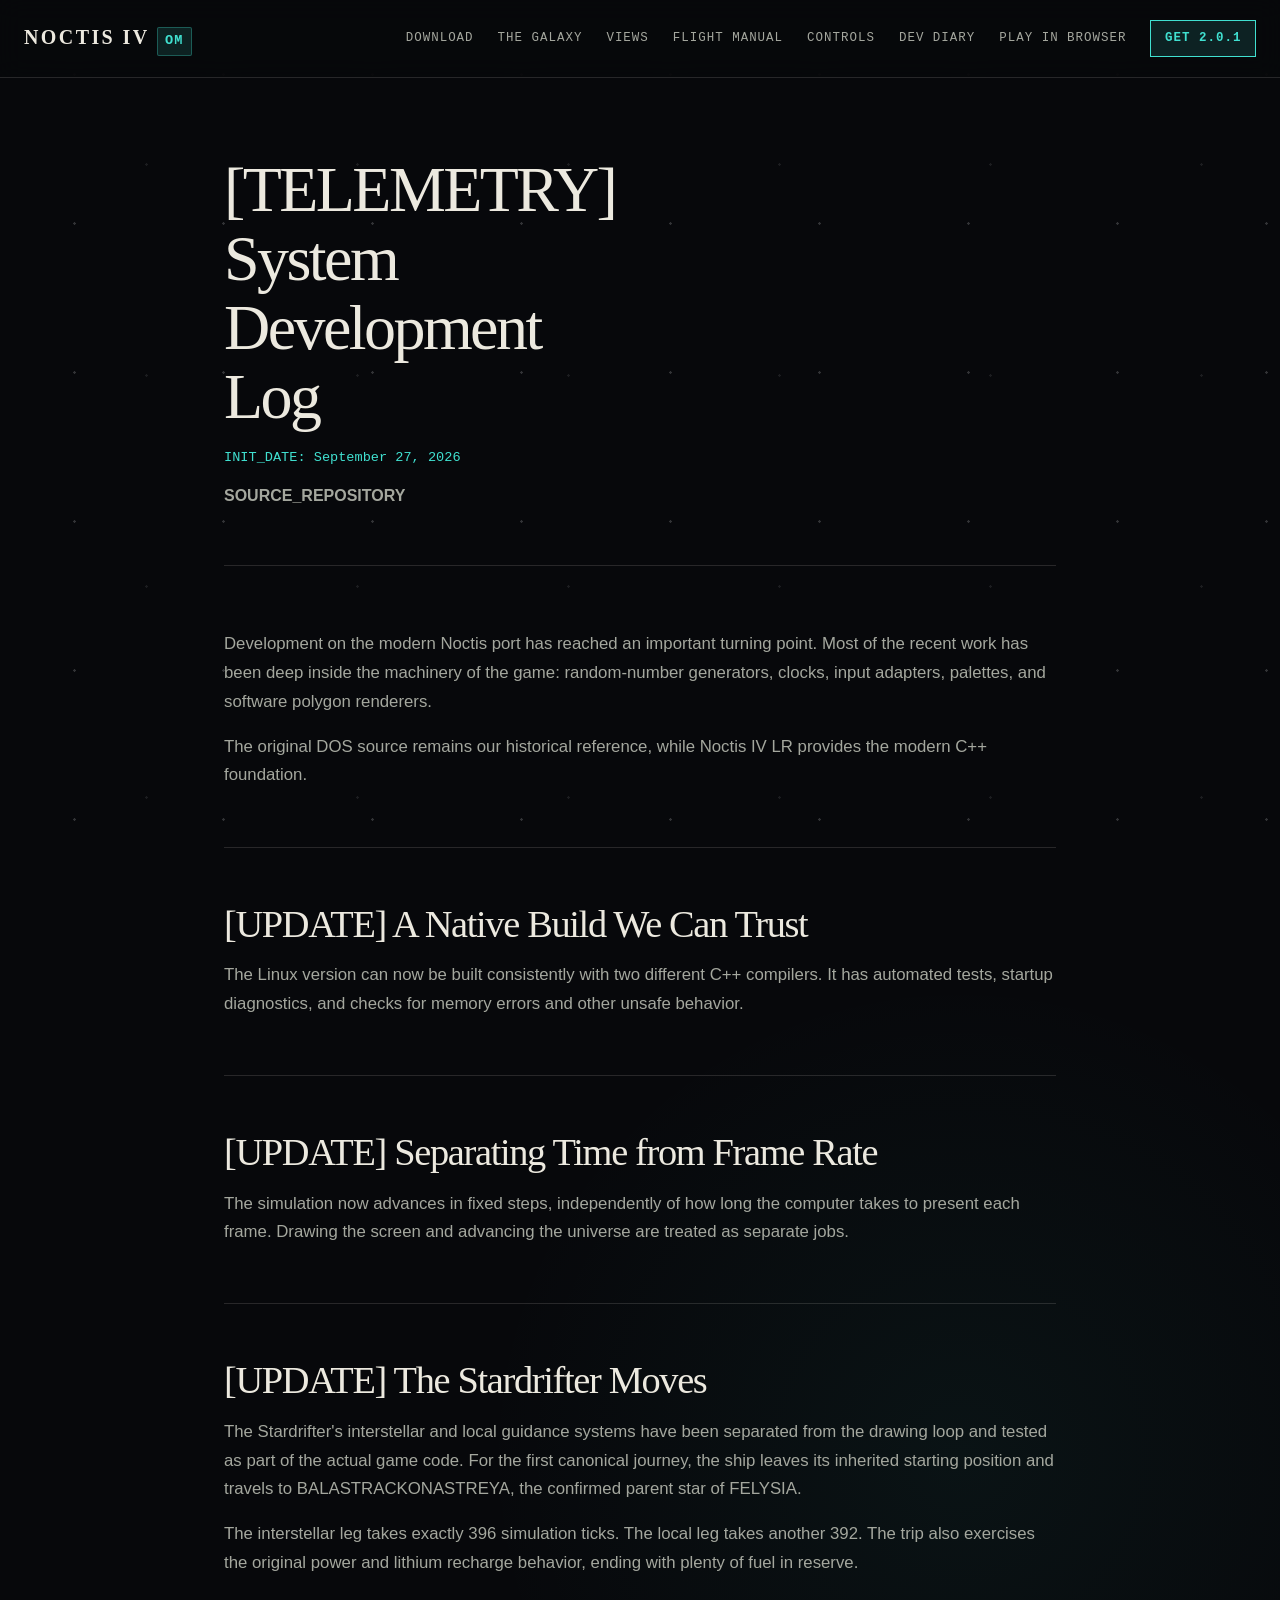
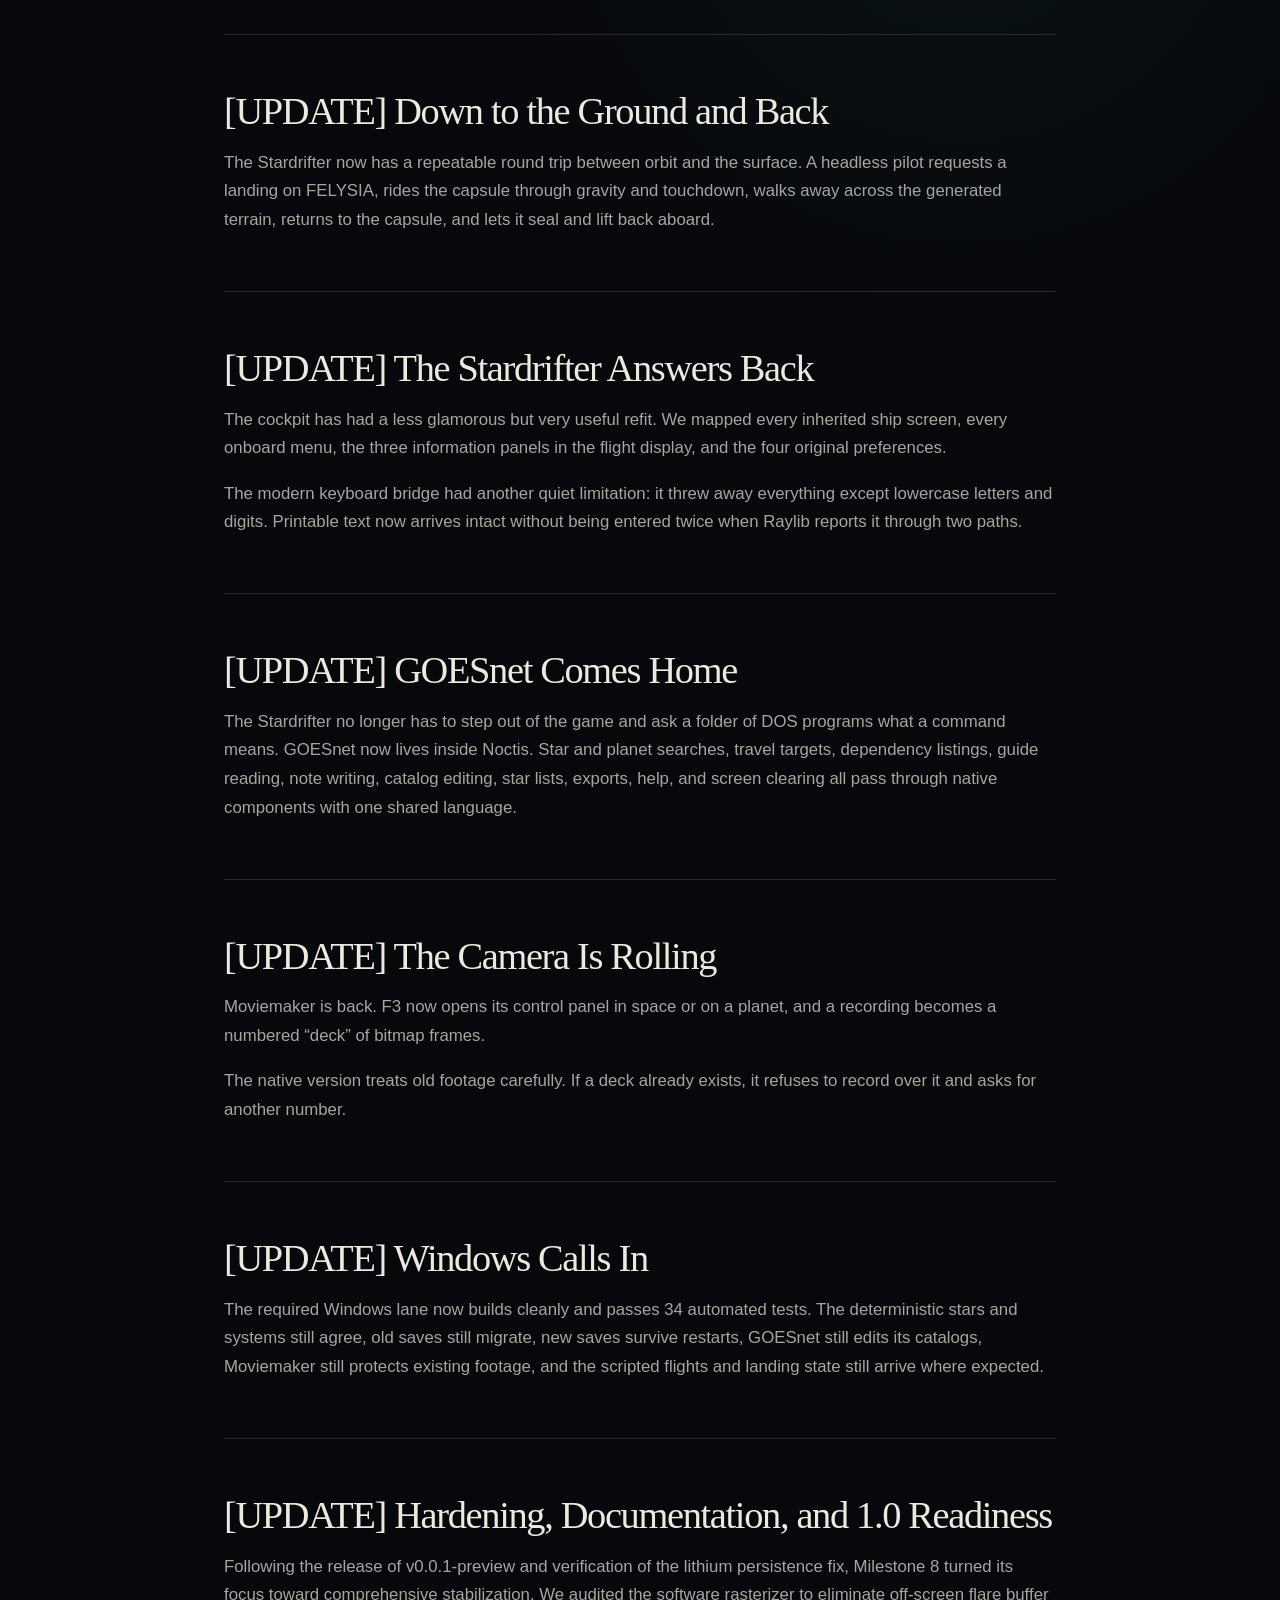
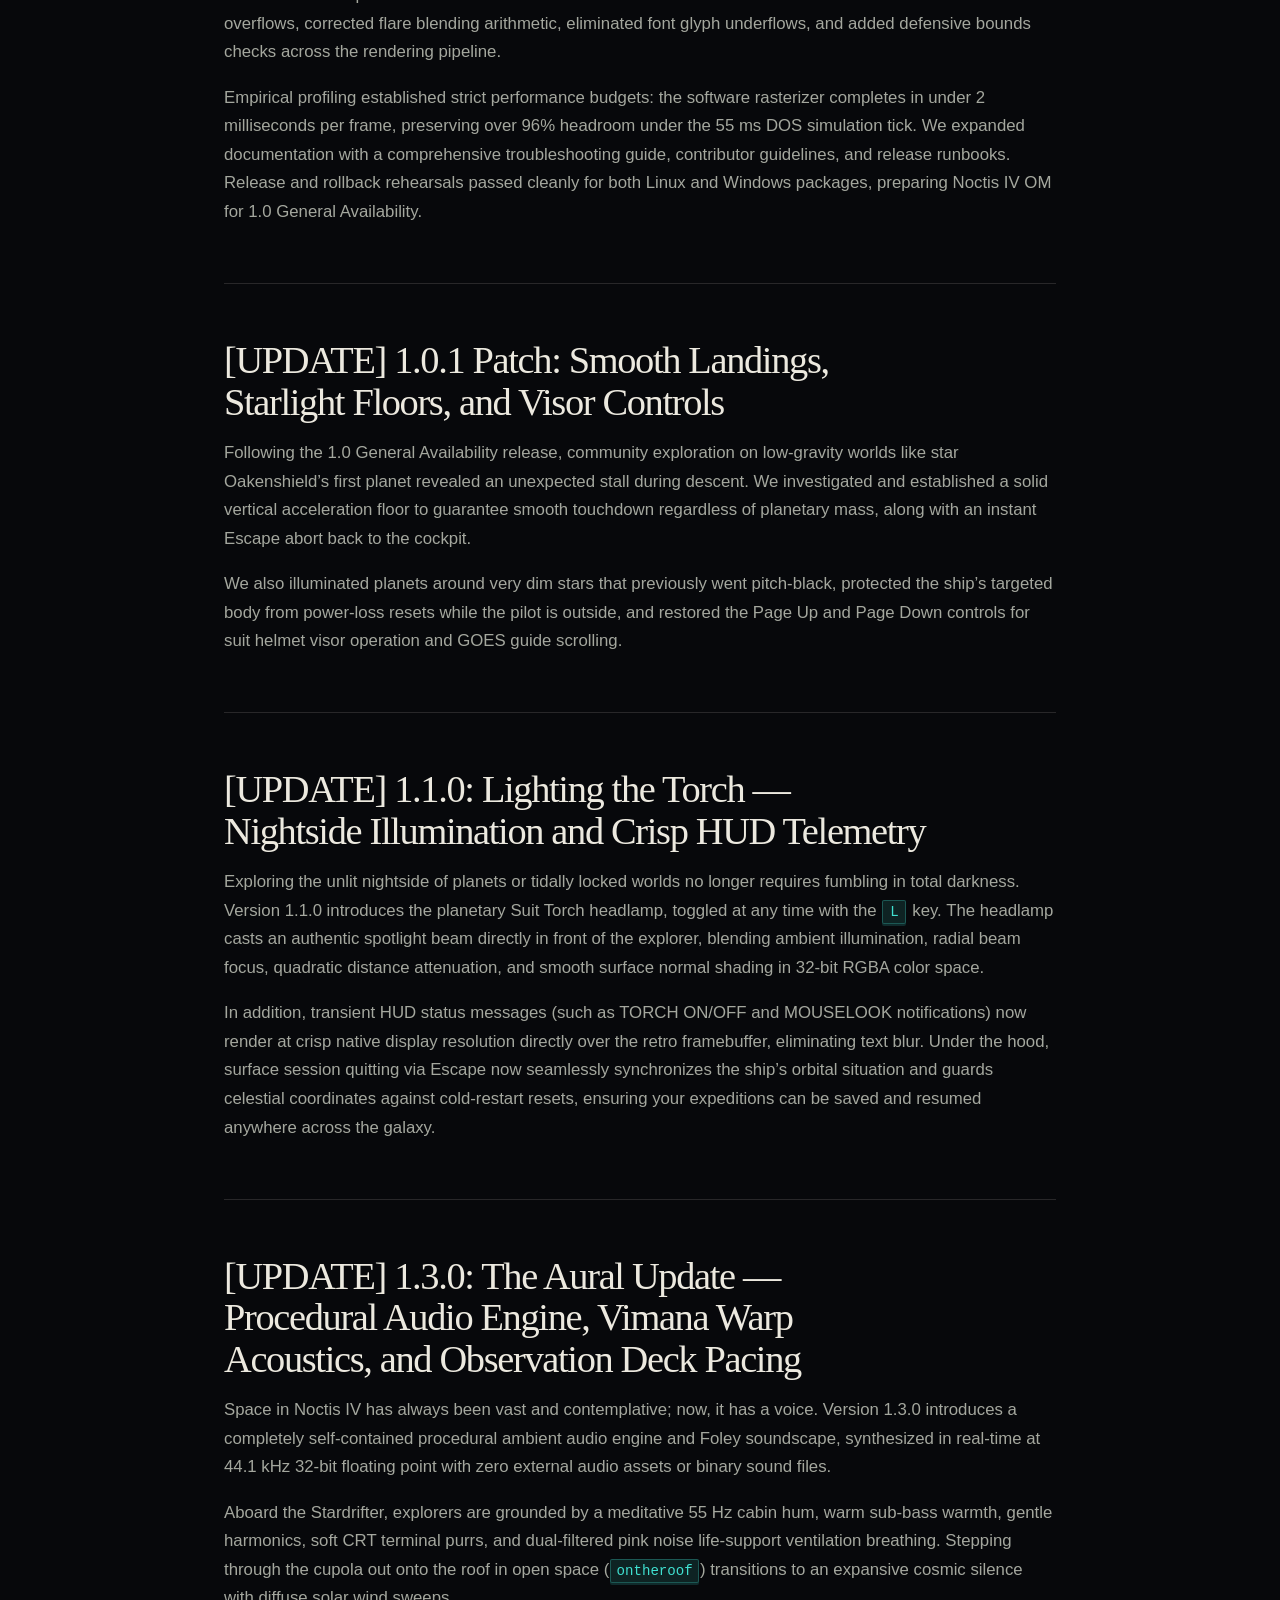
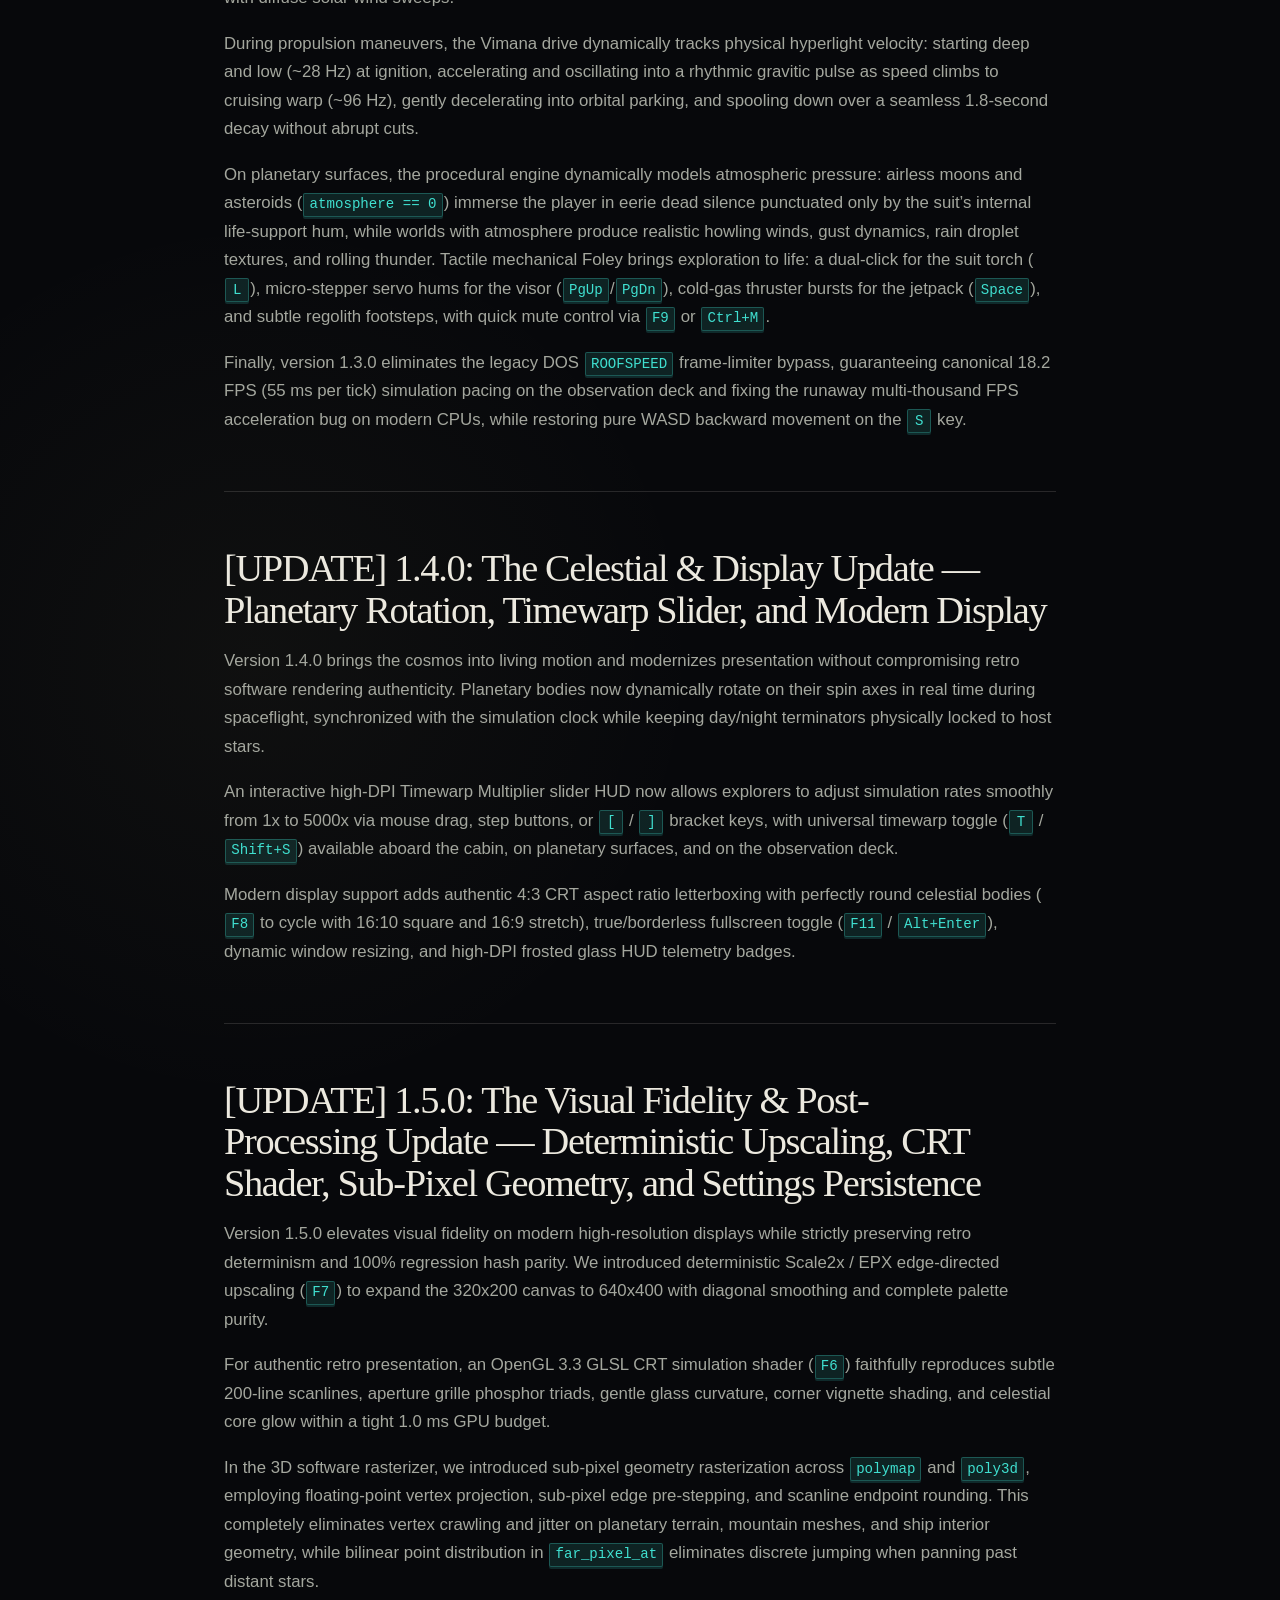
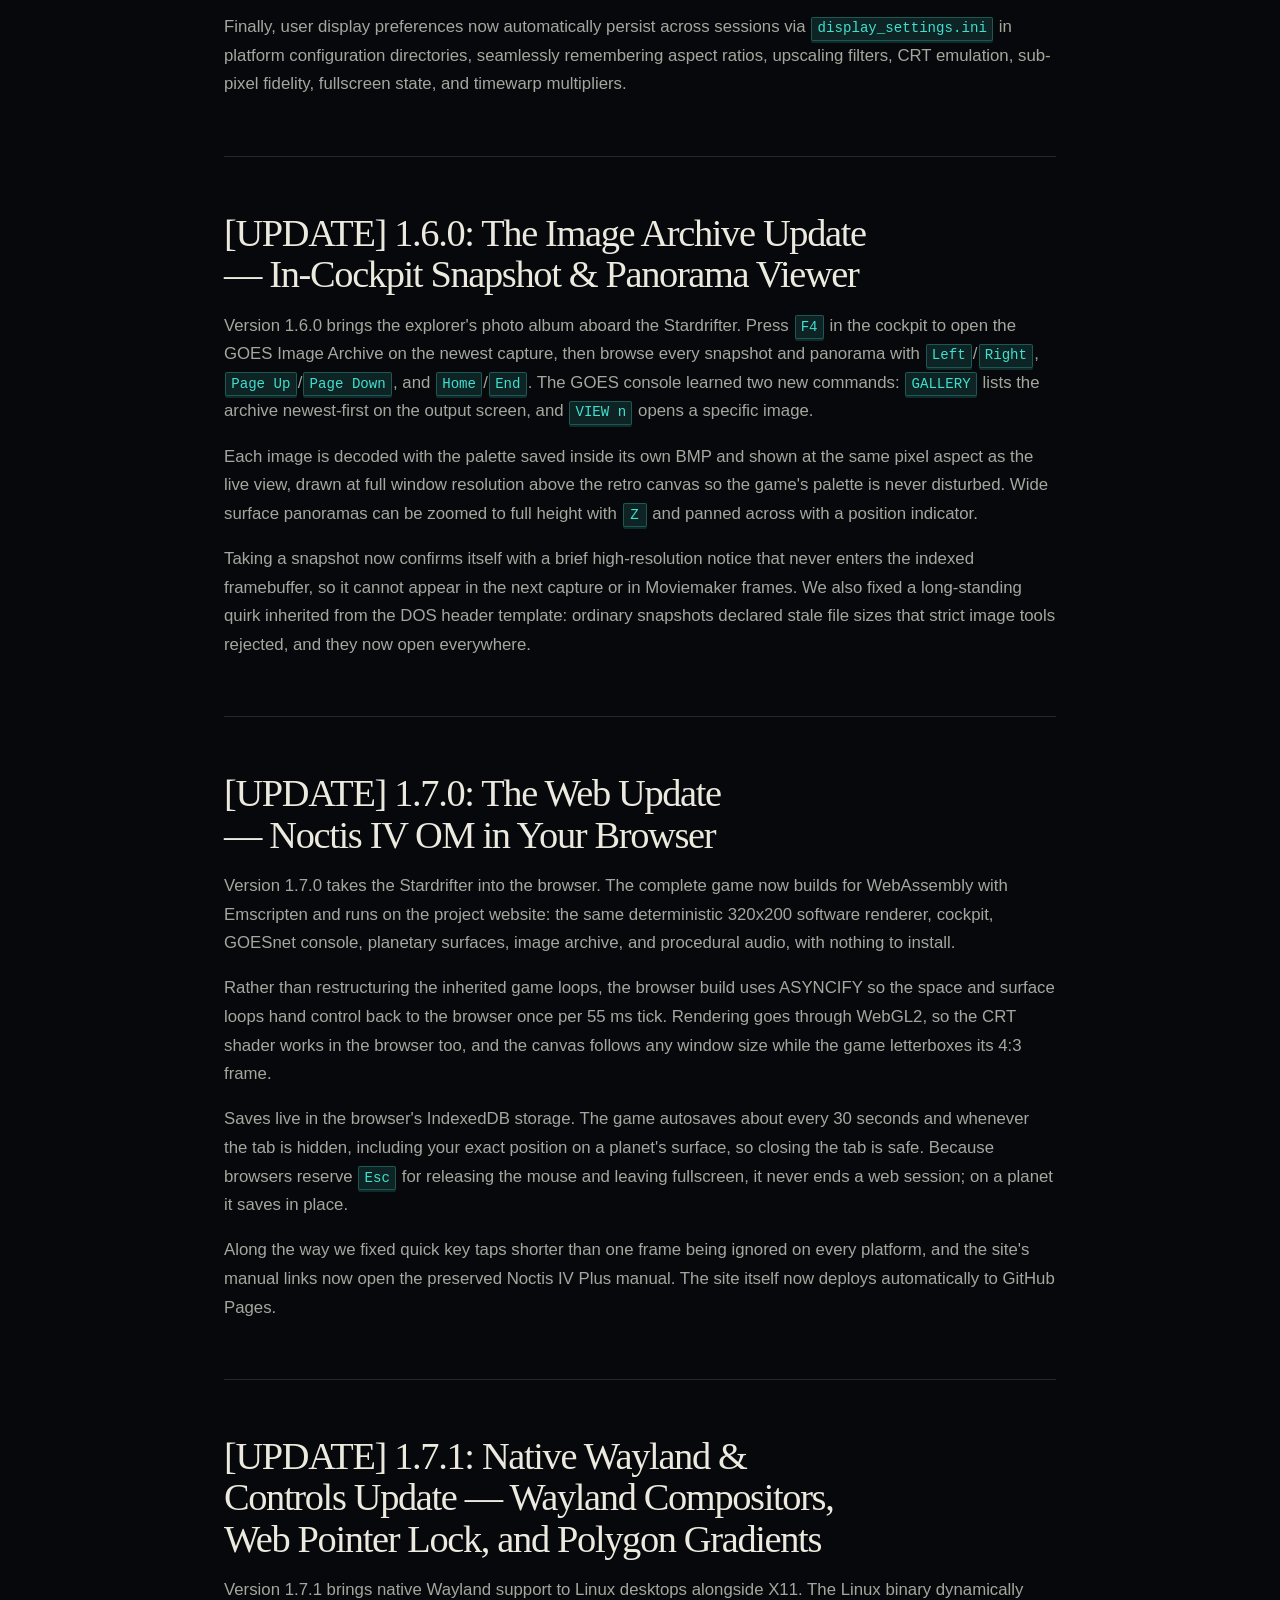
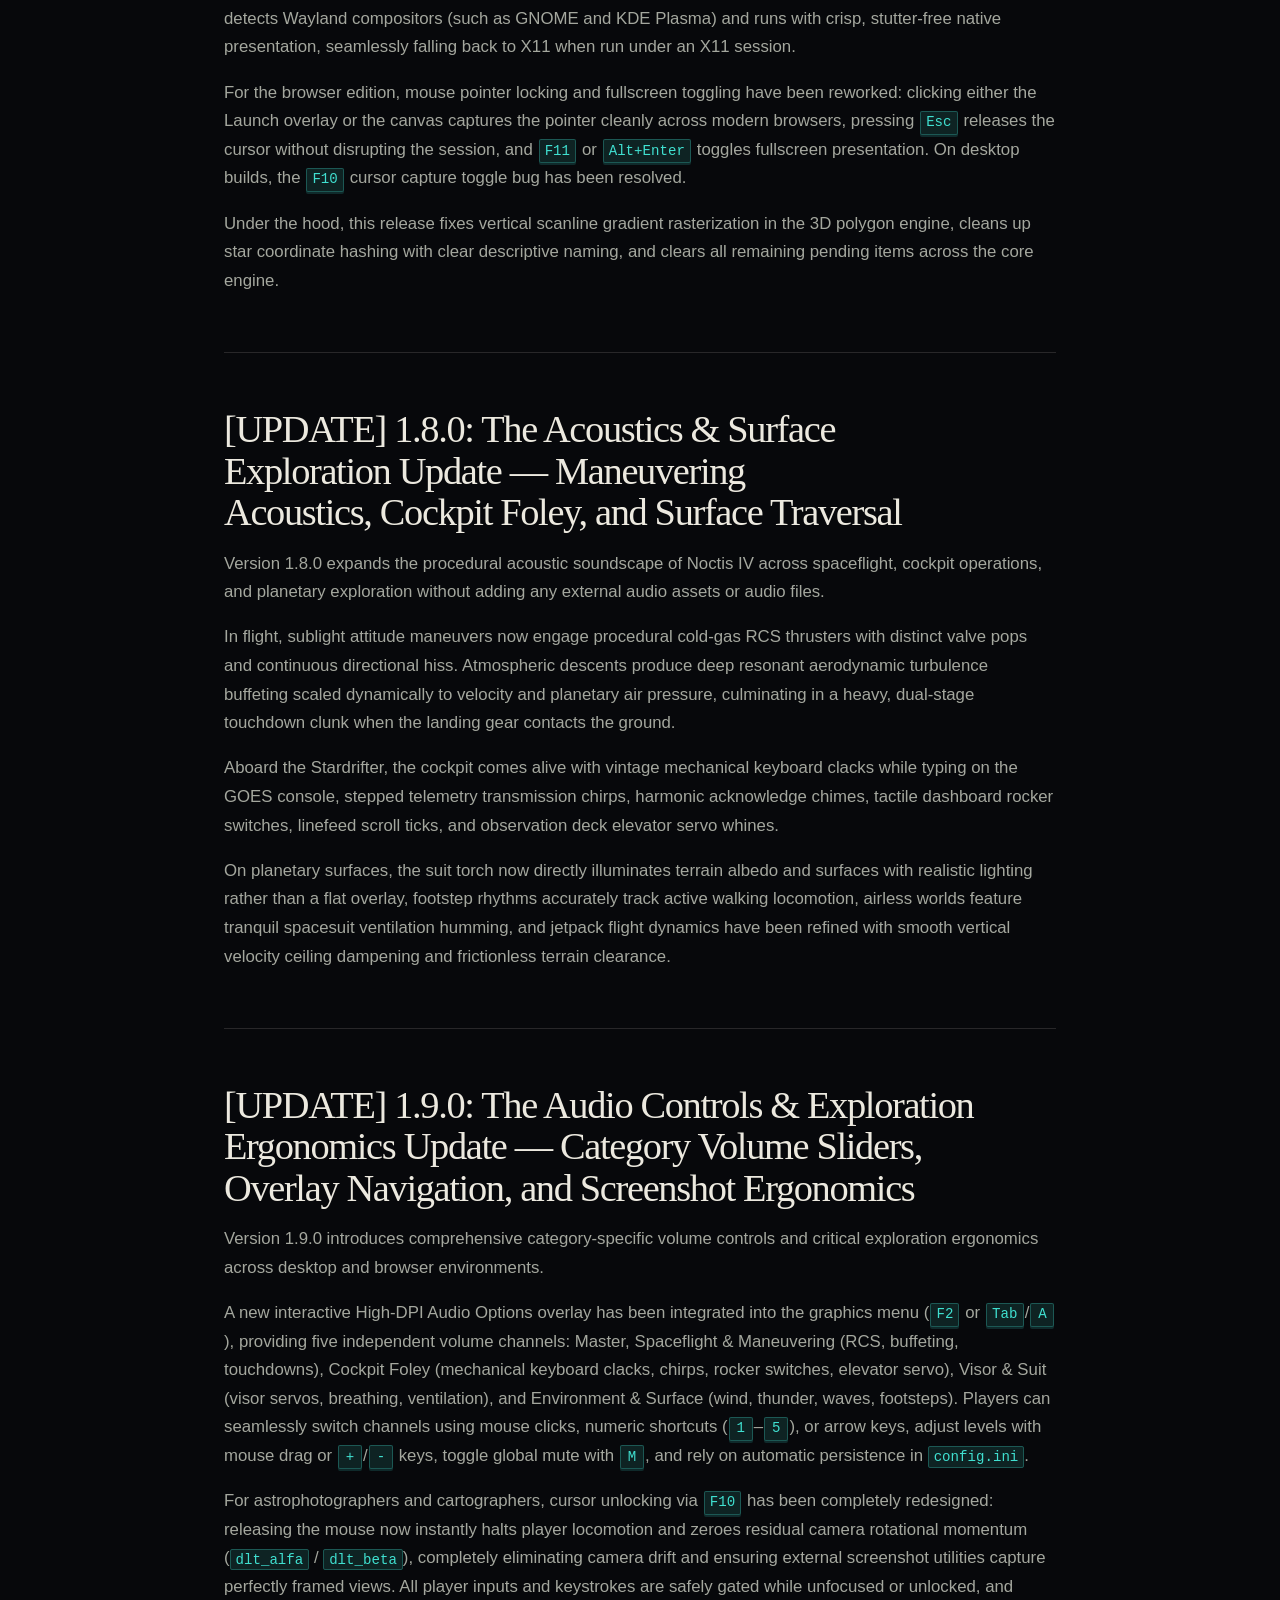
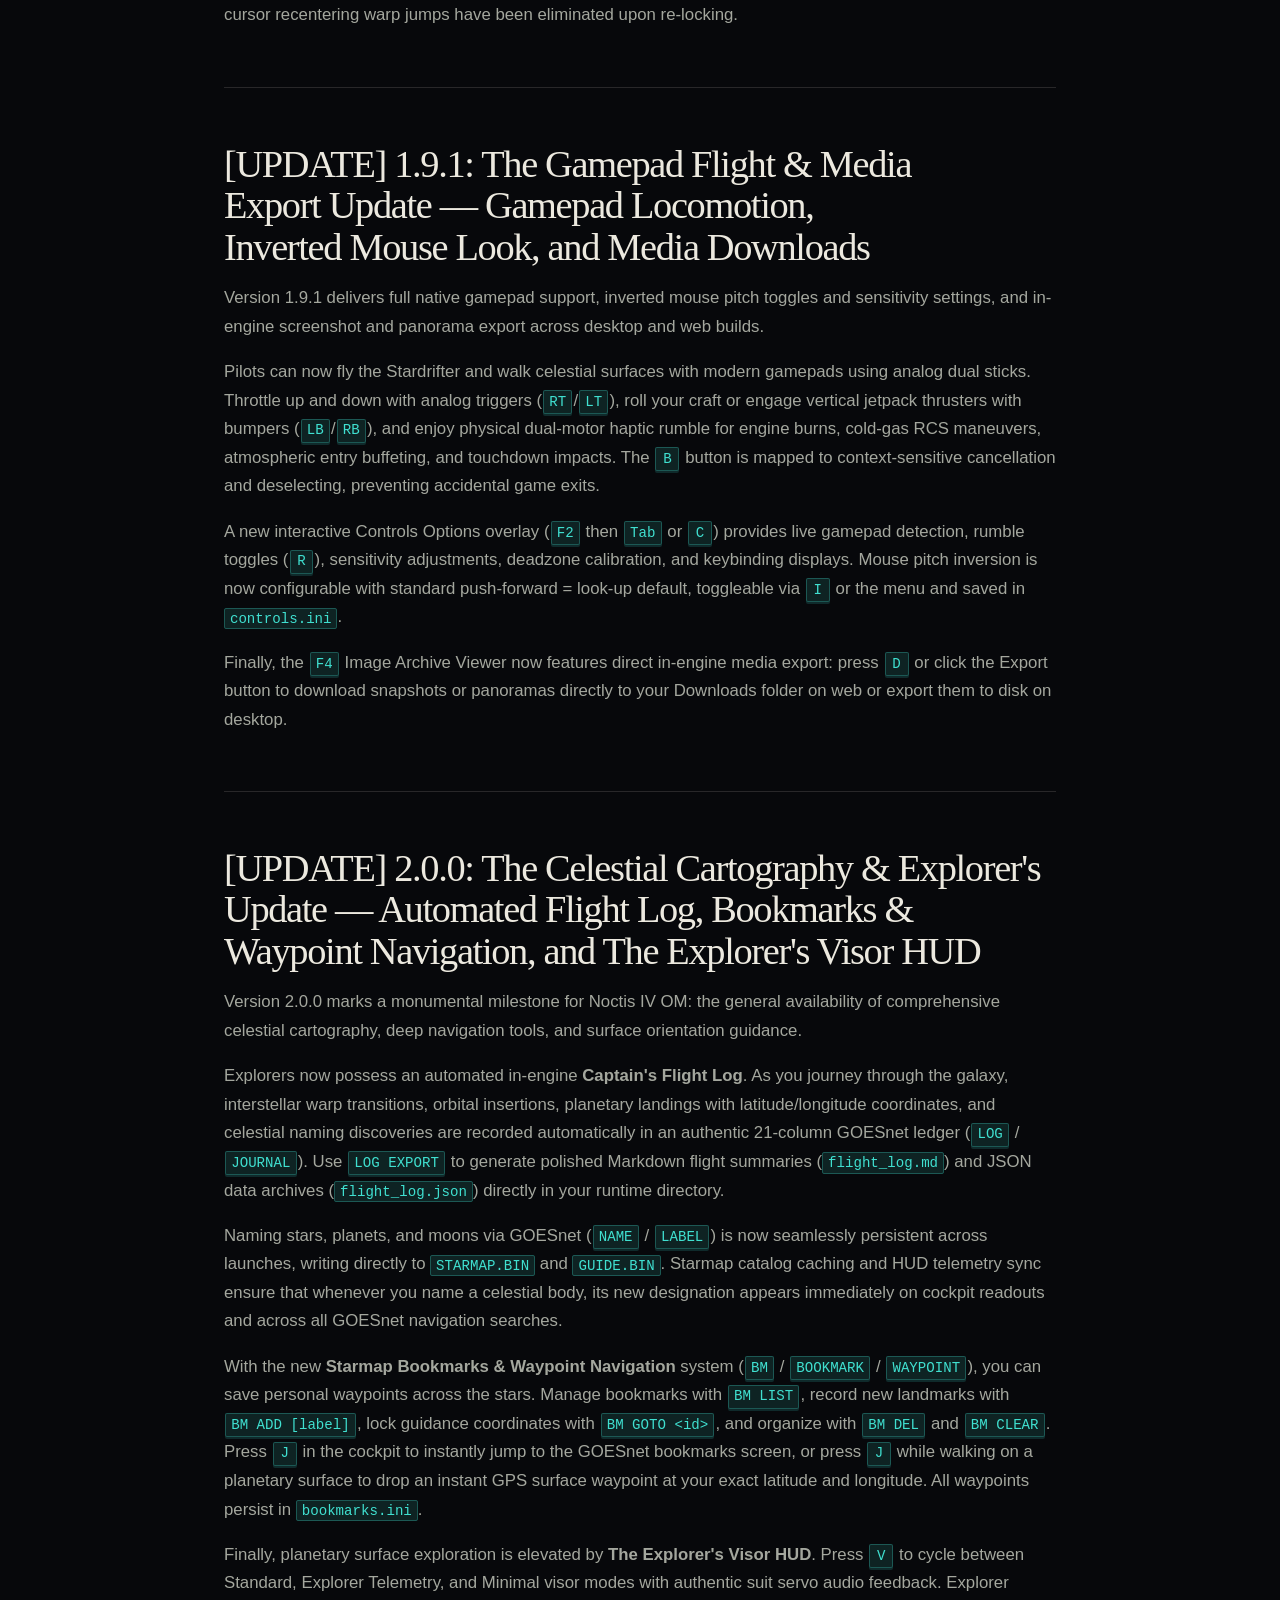
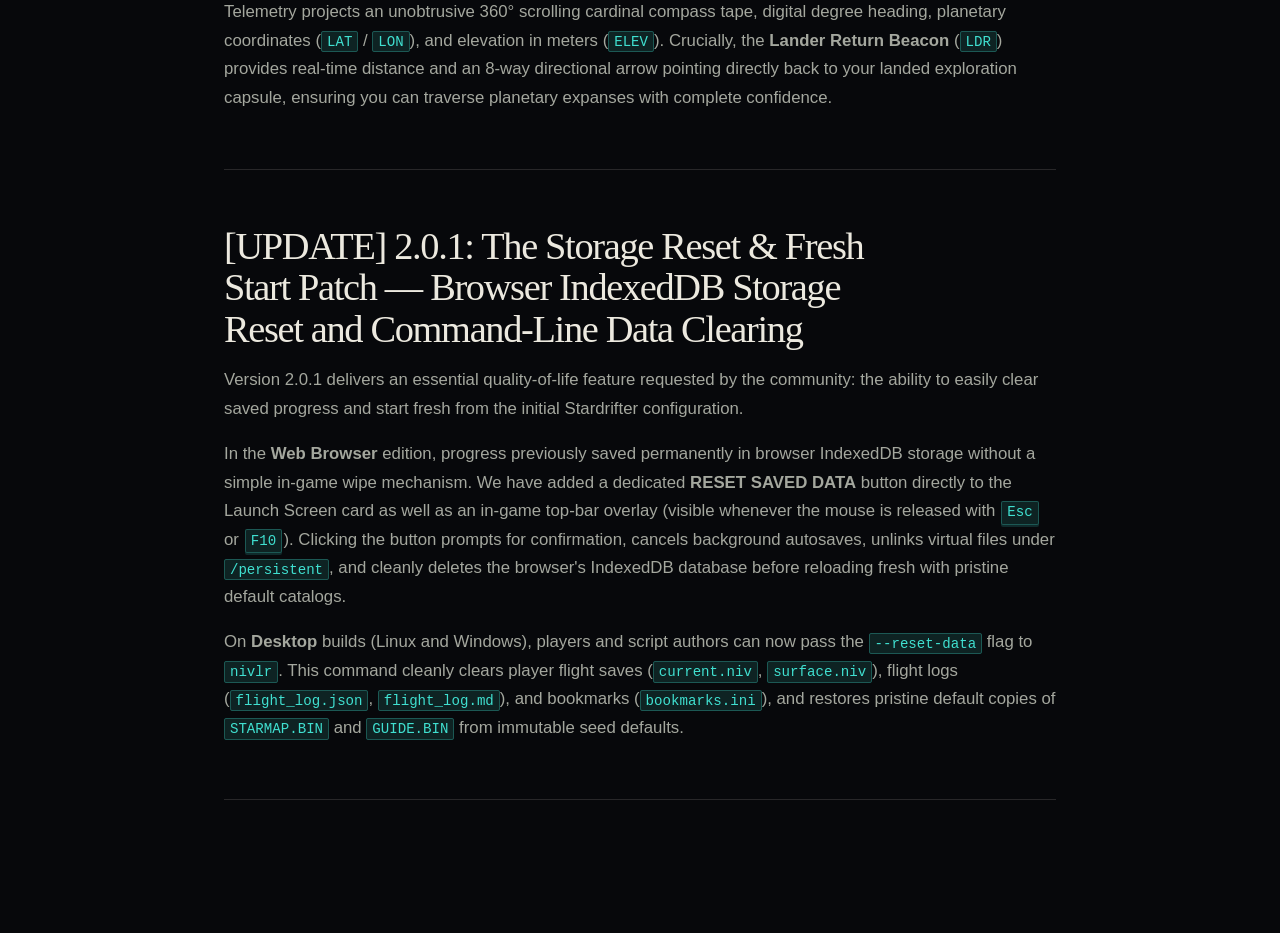
==== commit b0a8bbd4: "fix(storage): add browser IndexedDB reset and desktop --reset-data CLI option" ====
--- a/devlog.html
+++ b/devlog.html
@@ -23,7 +23,7 @@
         <a href="index.html#controls">Controls</a>
         <a href="devlog.html">Dev Diary</a>
         <a href="play/">Play in Browser</a>
-        <a class="nav-cta" href="index.html#download">Get 2.0.0</a>
+        <a class="nav-cta" href="index.html#download">Get 2.0.1</a>
       </nav>
     </div>
   </header>
@@ -178,6 +178,13 @@
     <p>With the new <strong>Starmap Bookmarks &amp; Waypoint Navigation</strong> system (<kbd>BM</kbd> / <kbd>BOOKMARK</kbd> / <kbd>WAYPOINT</kbd>), you can save personal waypoints across the stars. Manage bookmarks with <kbd>BM LIST</kbd>, record new landmarks with <kbd>BM ADD [label]</kbd>, lock guidance coordinates with <kbd>BM GOTO &lt;id&gt;</kbd>, and organize with <kbd>BM DEL</kbd> and <kbd>BM CLEAR</kbd>. Press <kbd>J</kbd> in the cockpit to instantly jump to the GOESnet bookmarks screen, or press <kbd>J</kbd> while walking on a planetary surface to drop an instant GPS surface waypoint at your exact latitude and longitude. All waypoints persist in <code>bookmarks.ini</code>.</p>
     <p>Finally, planetary surface exploration is elevated by <strong>The Explorer's Visor HUD</strong>. Press <kbd>V</kbd> to cycle between Standard, Explorer Telemetry, and Minimal visor modes with authentic suit servo audio feedback. Explorer Telemetry projects an unobtrusive 360&deg; scrolling cardinal compass tape, digital degree heading, planetary coordinates (<code>LAT</code> / <code>LON</code>), and elevation in meters (<code>ELEV</code>). Crucially, the <strong>Lander Return Beacon</strong> (<code>LDR</code>) provides real-time distance and an 8-way directional arrow pointing directly back to your landed exploration capsule, ensuring you can traverse planetary expanses with complete confidence.</p>
   </section>
+
+  <section class="update-entry">
+    <h2>[UPDATE] 2.0.1: The Storage Reset &amp; Fresh Start Patch — Browser IndexedDB Storage Reset and Command-Line Data Clearing</h2>
+    <p>Version 2.0.1 delivers an essential quality-of-life feature requested by the community: the ability to easily clear saved progress and start fresh from the initial Stardrifter configuration.</p>
+    <p>In the <strong>Web Browser</strong> edition, progress previously saved permanently in browser IndexedDB storage without a simple in-game wipe mechanism. We have added a dedicated <strong>RESET SAVED DATA</strong> button directly to the Launch Screen card as well as an in-game top-bar overlay (visible whenever the mouse is released with <kbd>Esc</kbd> or <kbd>F10</kbd>). Clicking the button prompts for confirmation, cancels background autosaves, unlinks virtual files under <code>/persistent</code>, and cleanly deletes the browser's IndexedDB database before reloading fresh with pristine default catalogs.</p>
+    <p>On <strong>Desktop</strong> builds (Linux and Windows), players and script authors can now pass the <code>--reset-data</code> flag to <code>nivlr</code>. This command cleanly clears player flight saves (<code>current.niv</code>, <code>surface.niv</code>), flight logs (<code>flight_log.json</code>, <code>flight_log.md</code>), and bookmarks (<code>bookmarks.ini</code>), and restores pristine default copies of <code>STARMAP.BIN</code> and <code>GUIDE.BIN</code> from immutable seed defaults.</p>
+  </section>
 </article>
 </body>
 </html>
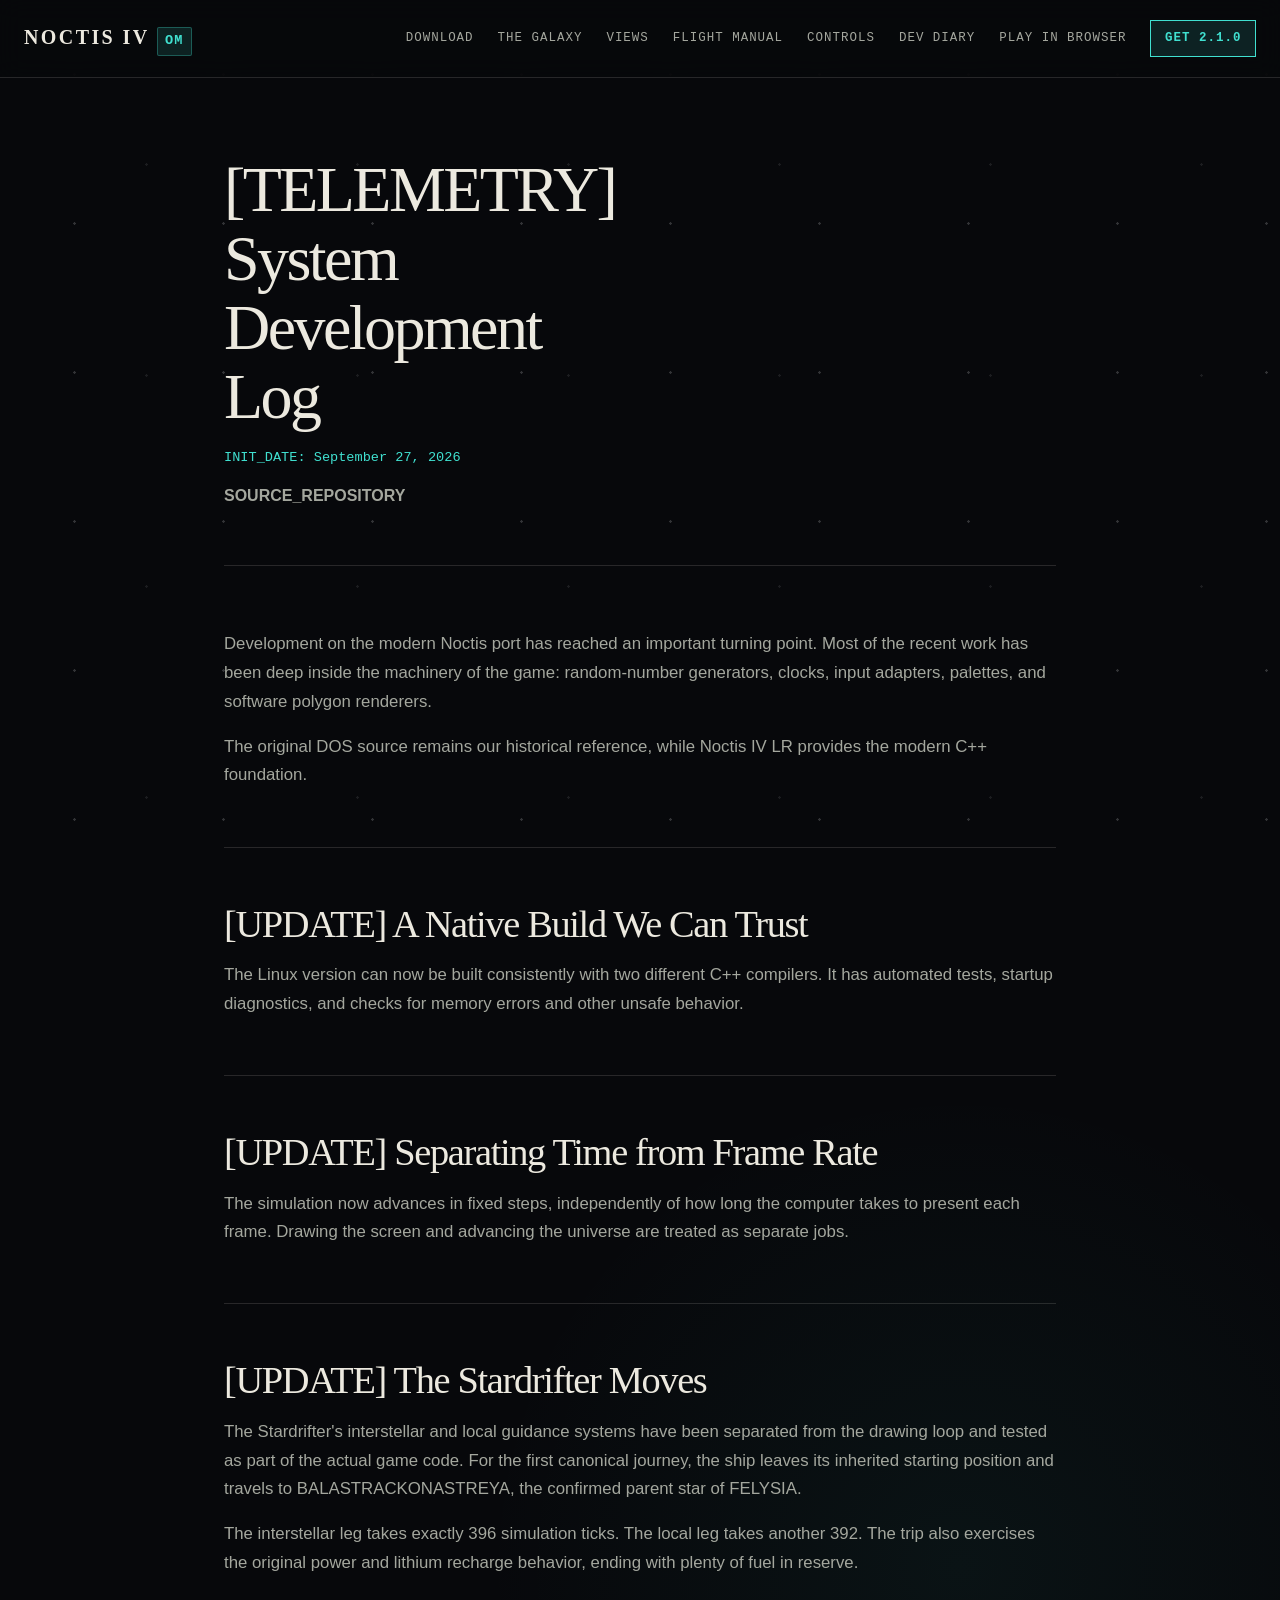
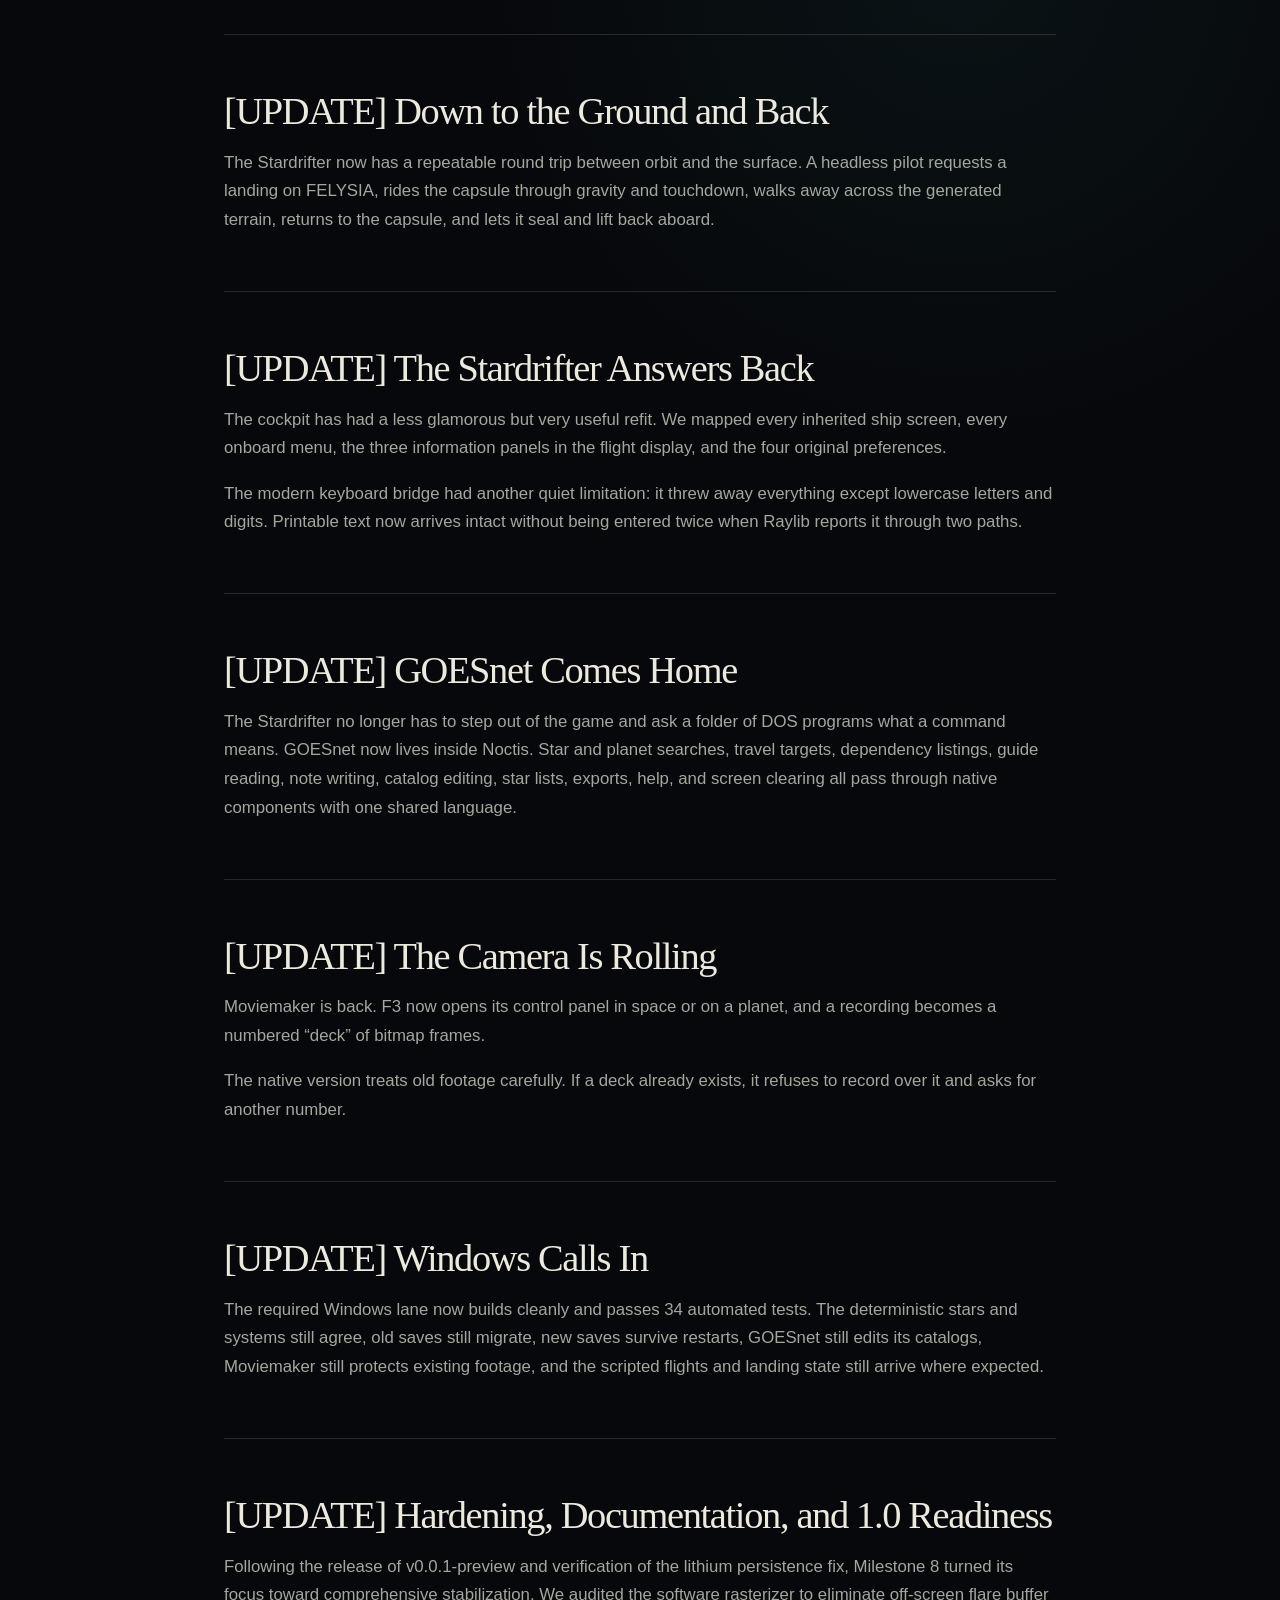
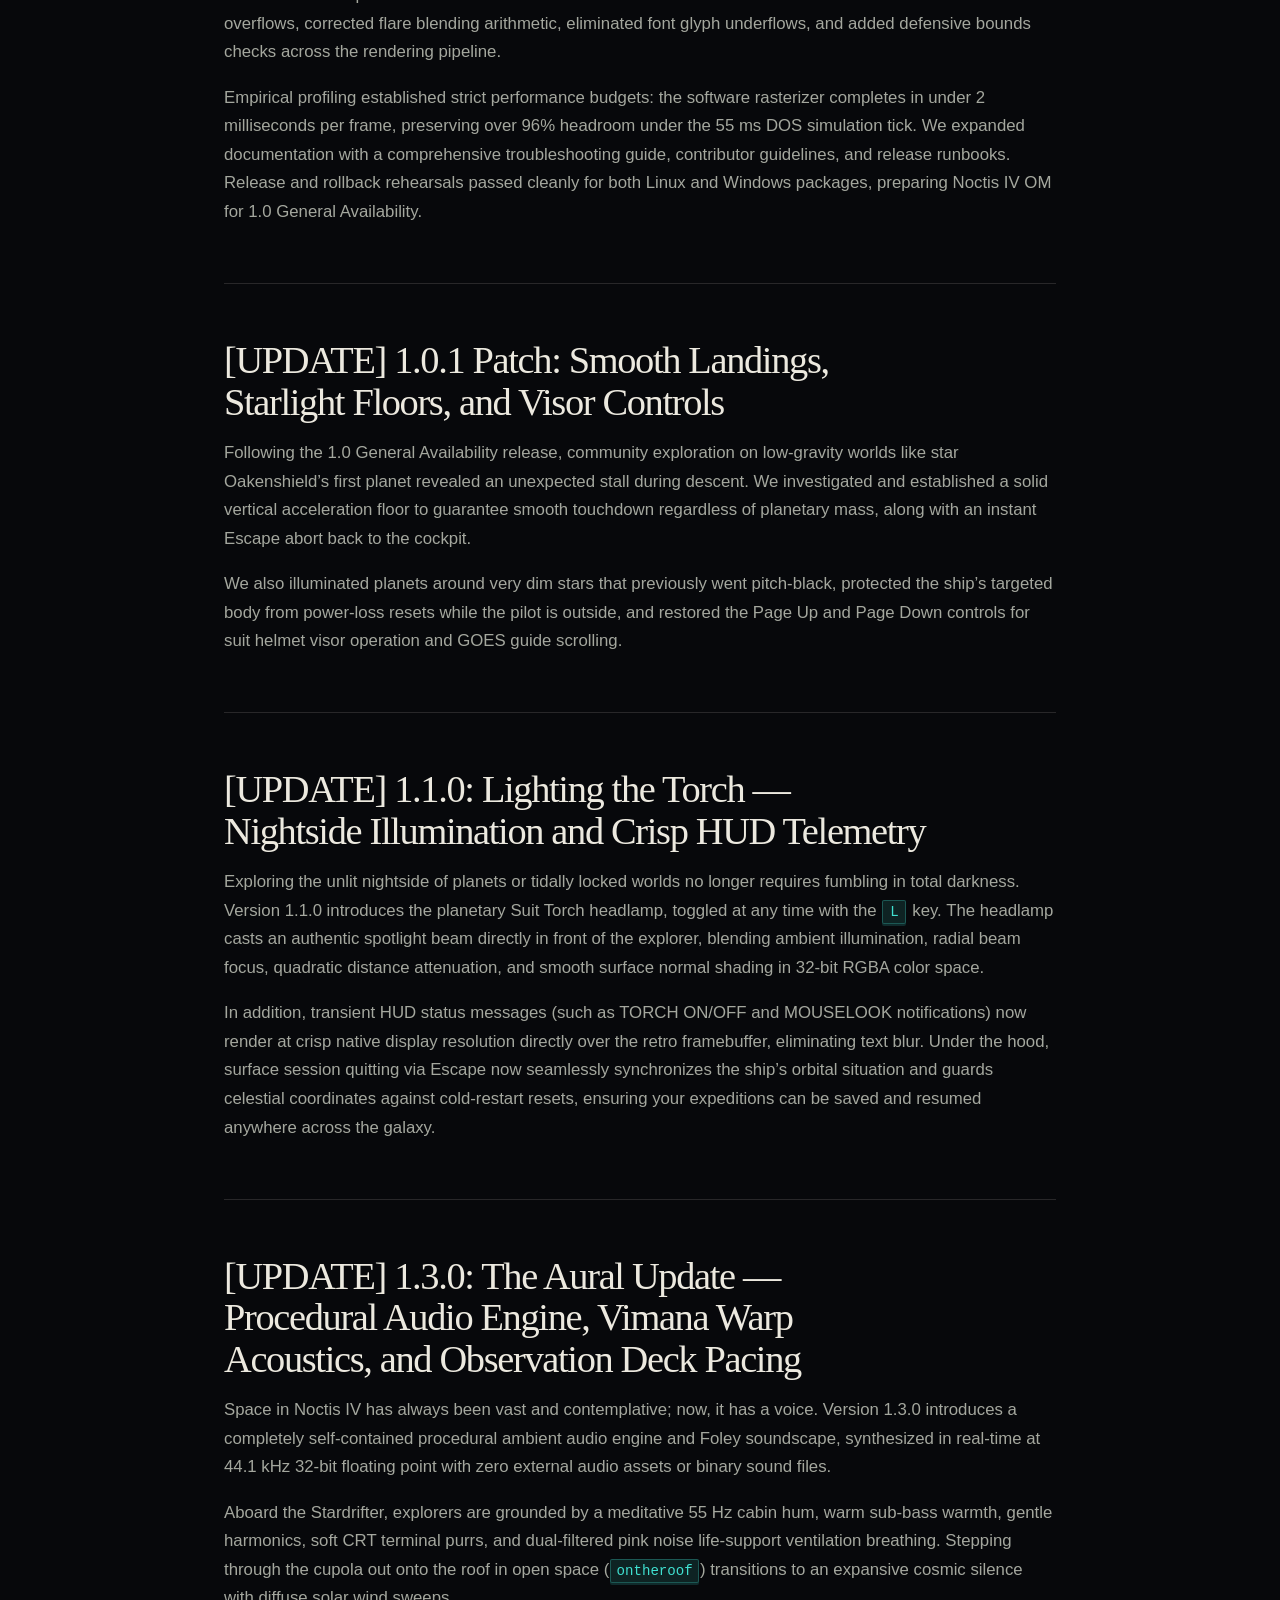
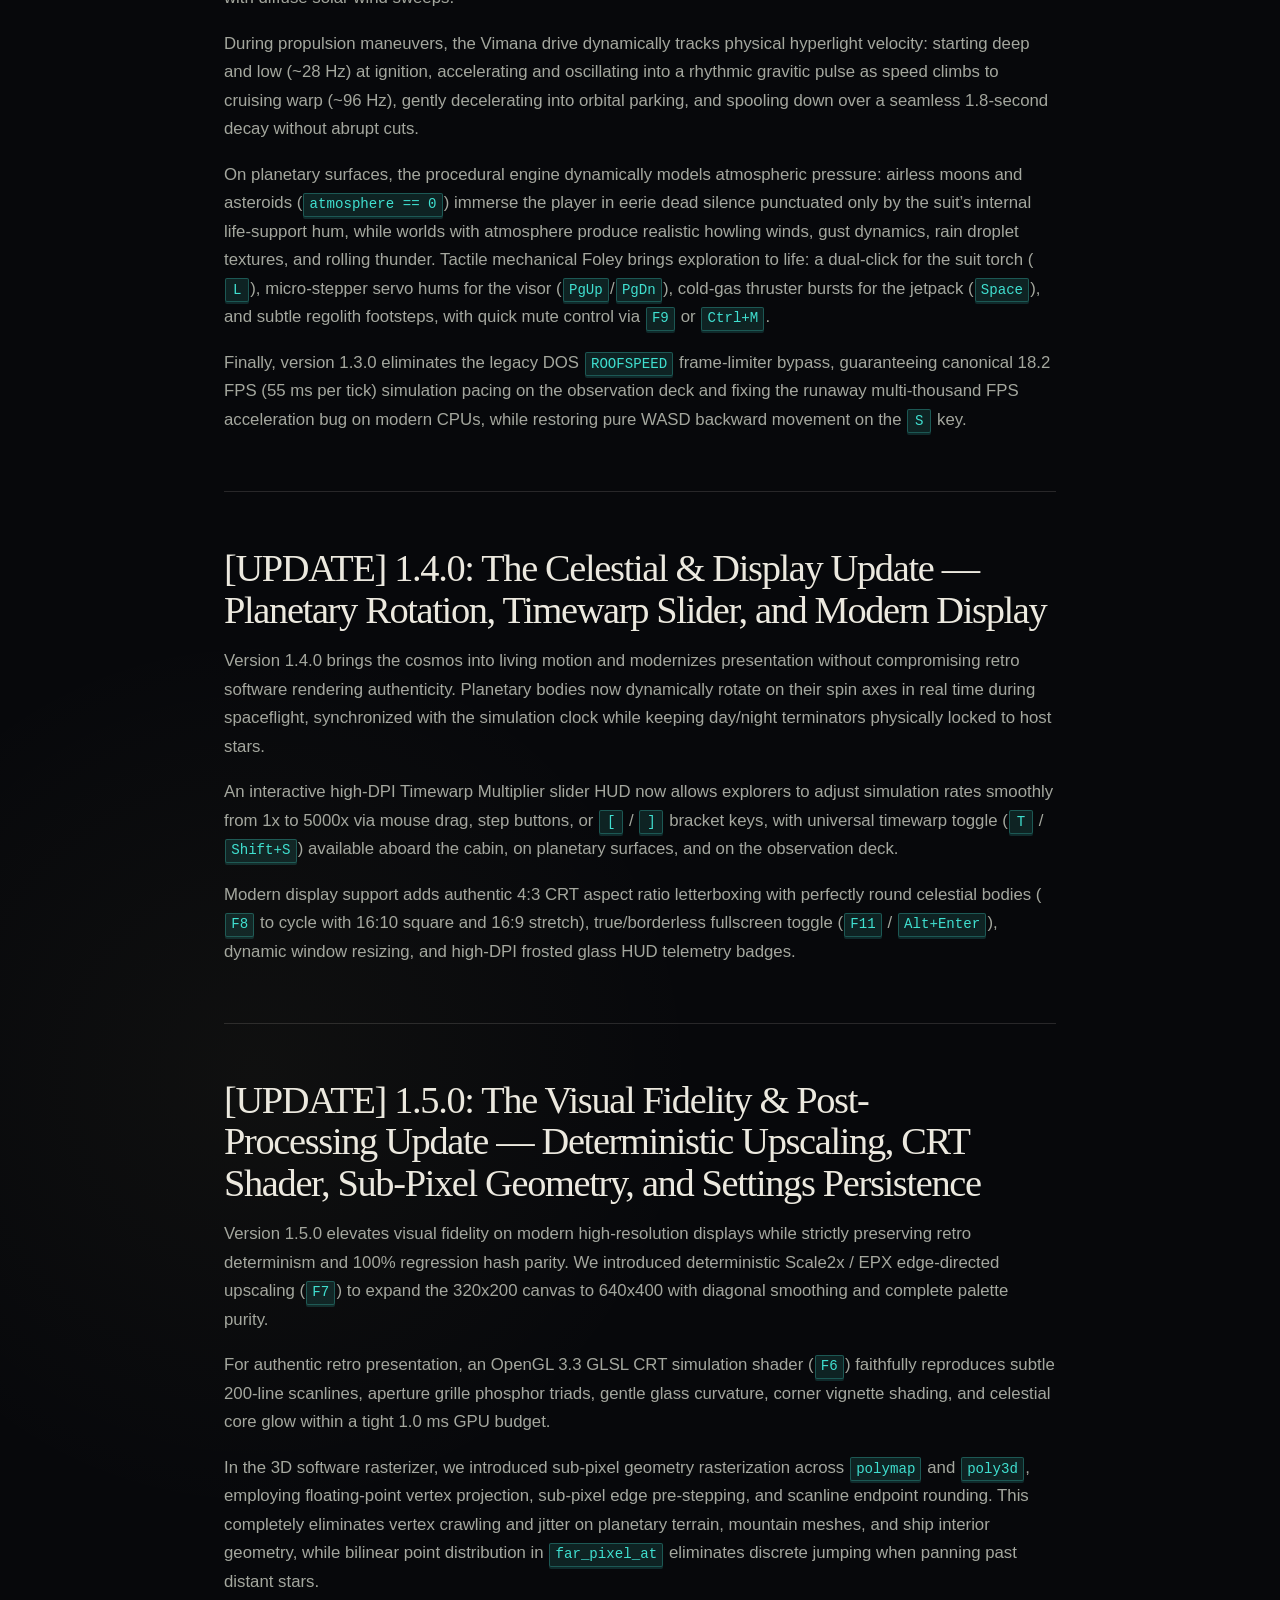
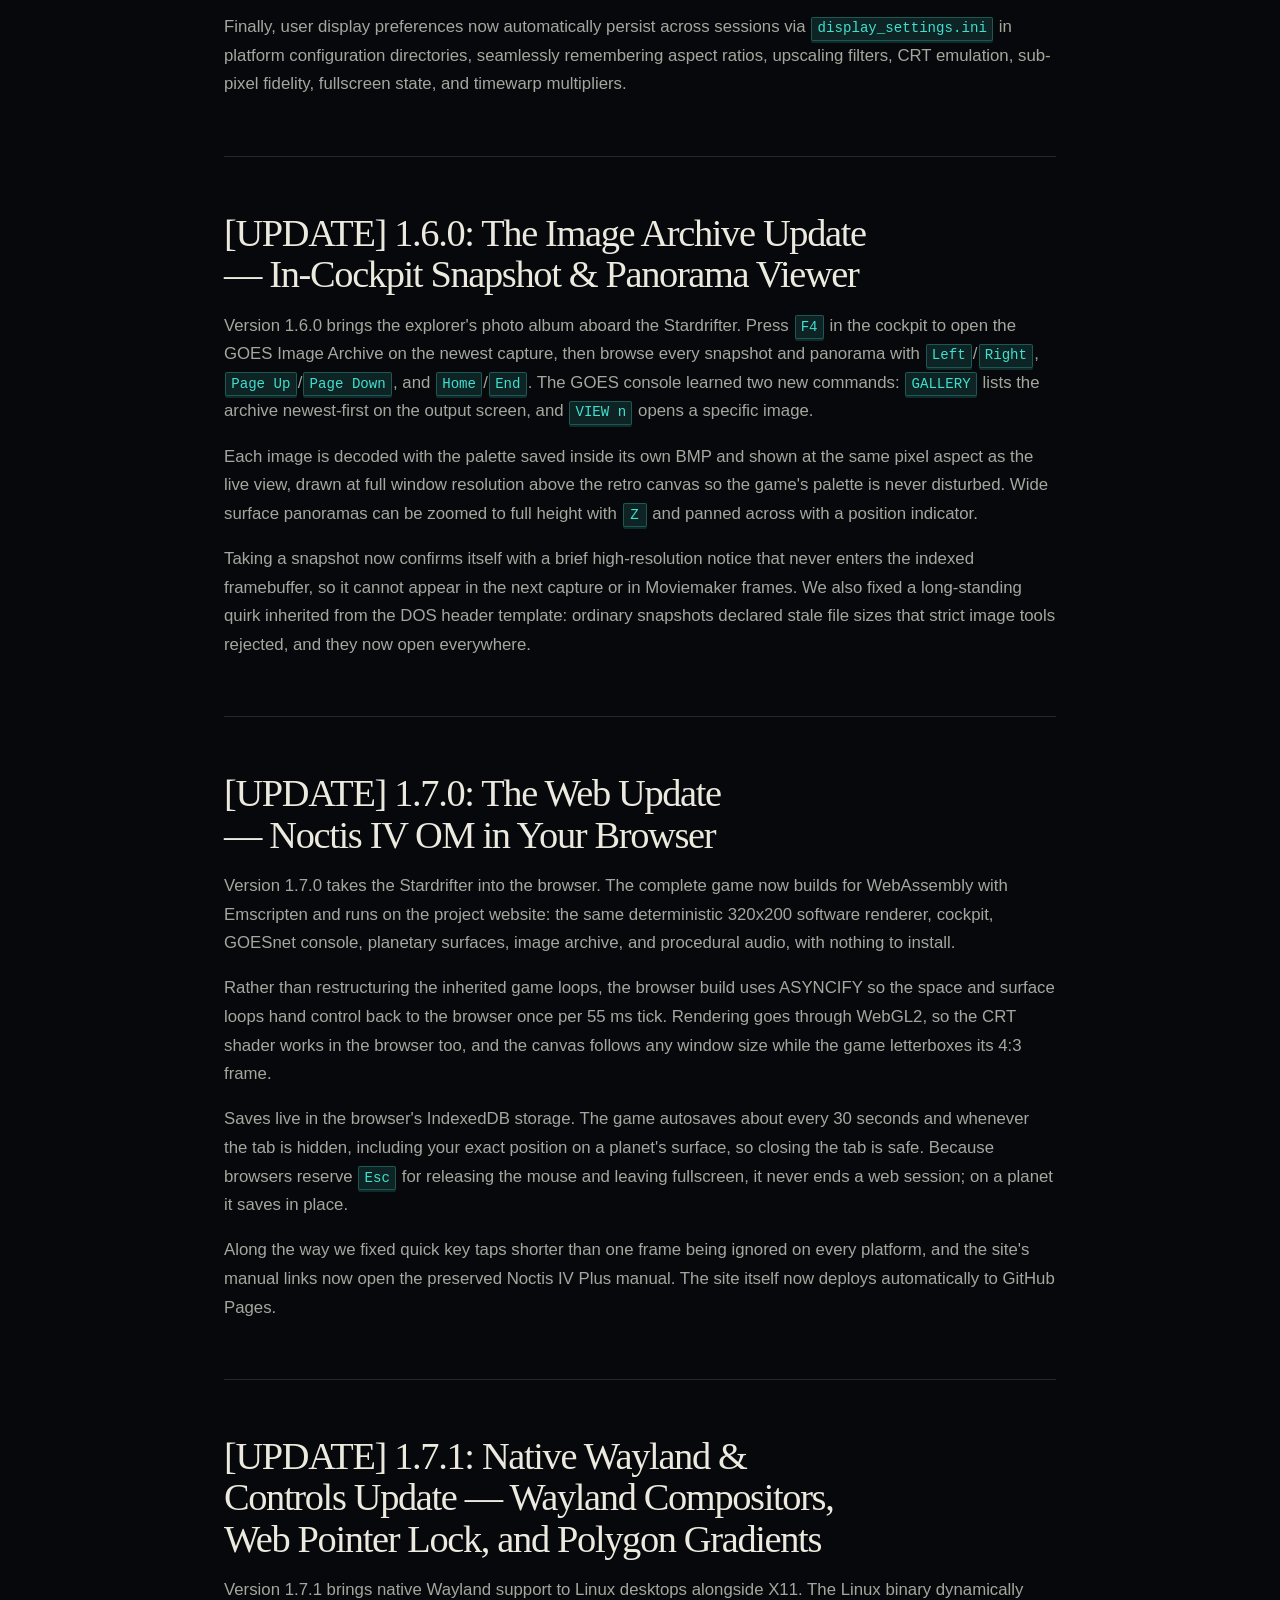
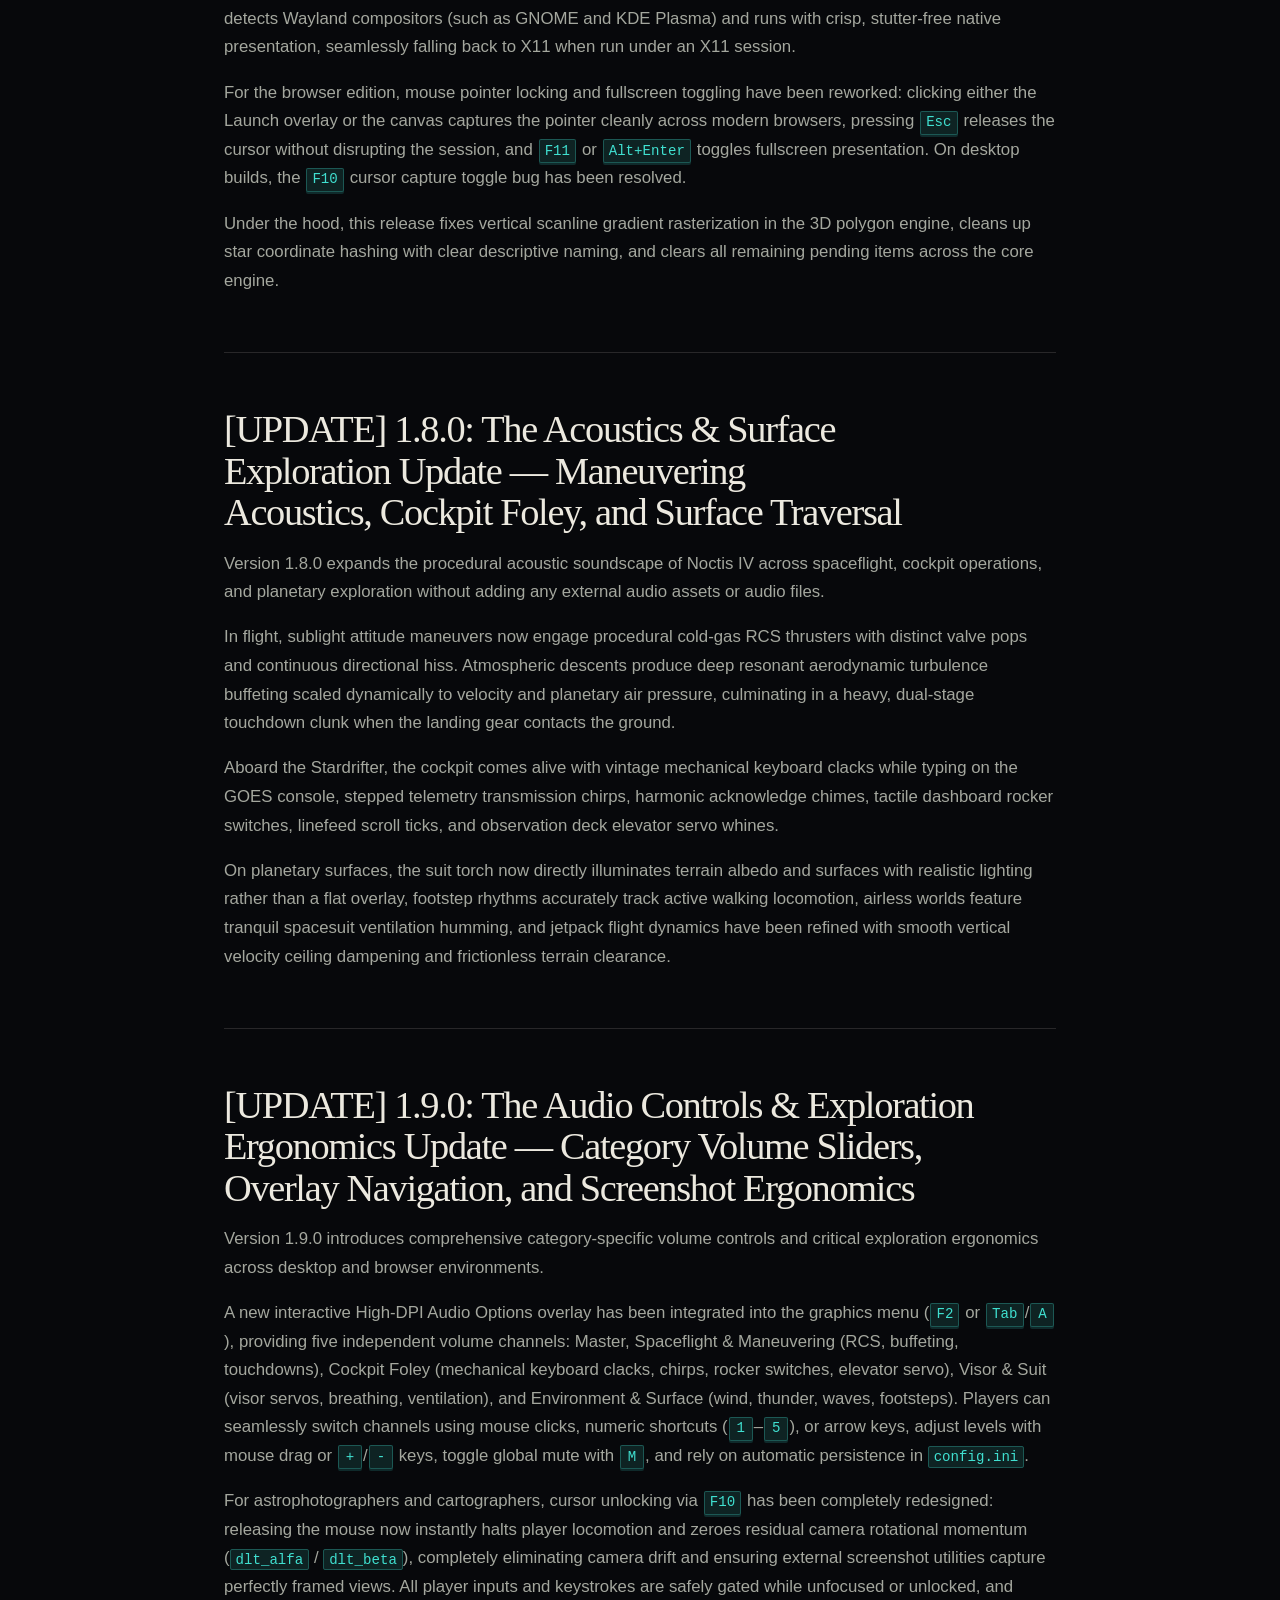
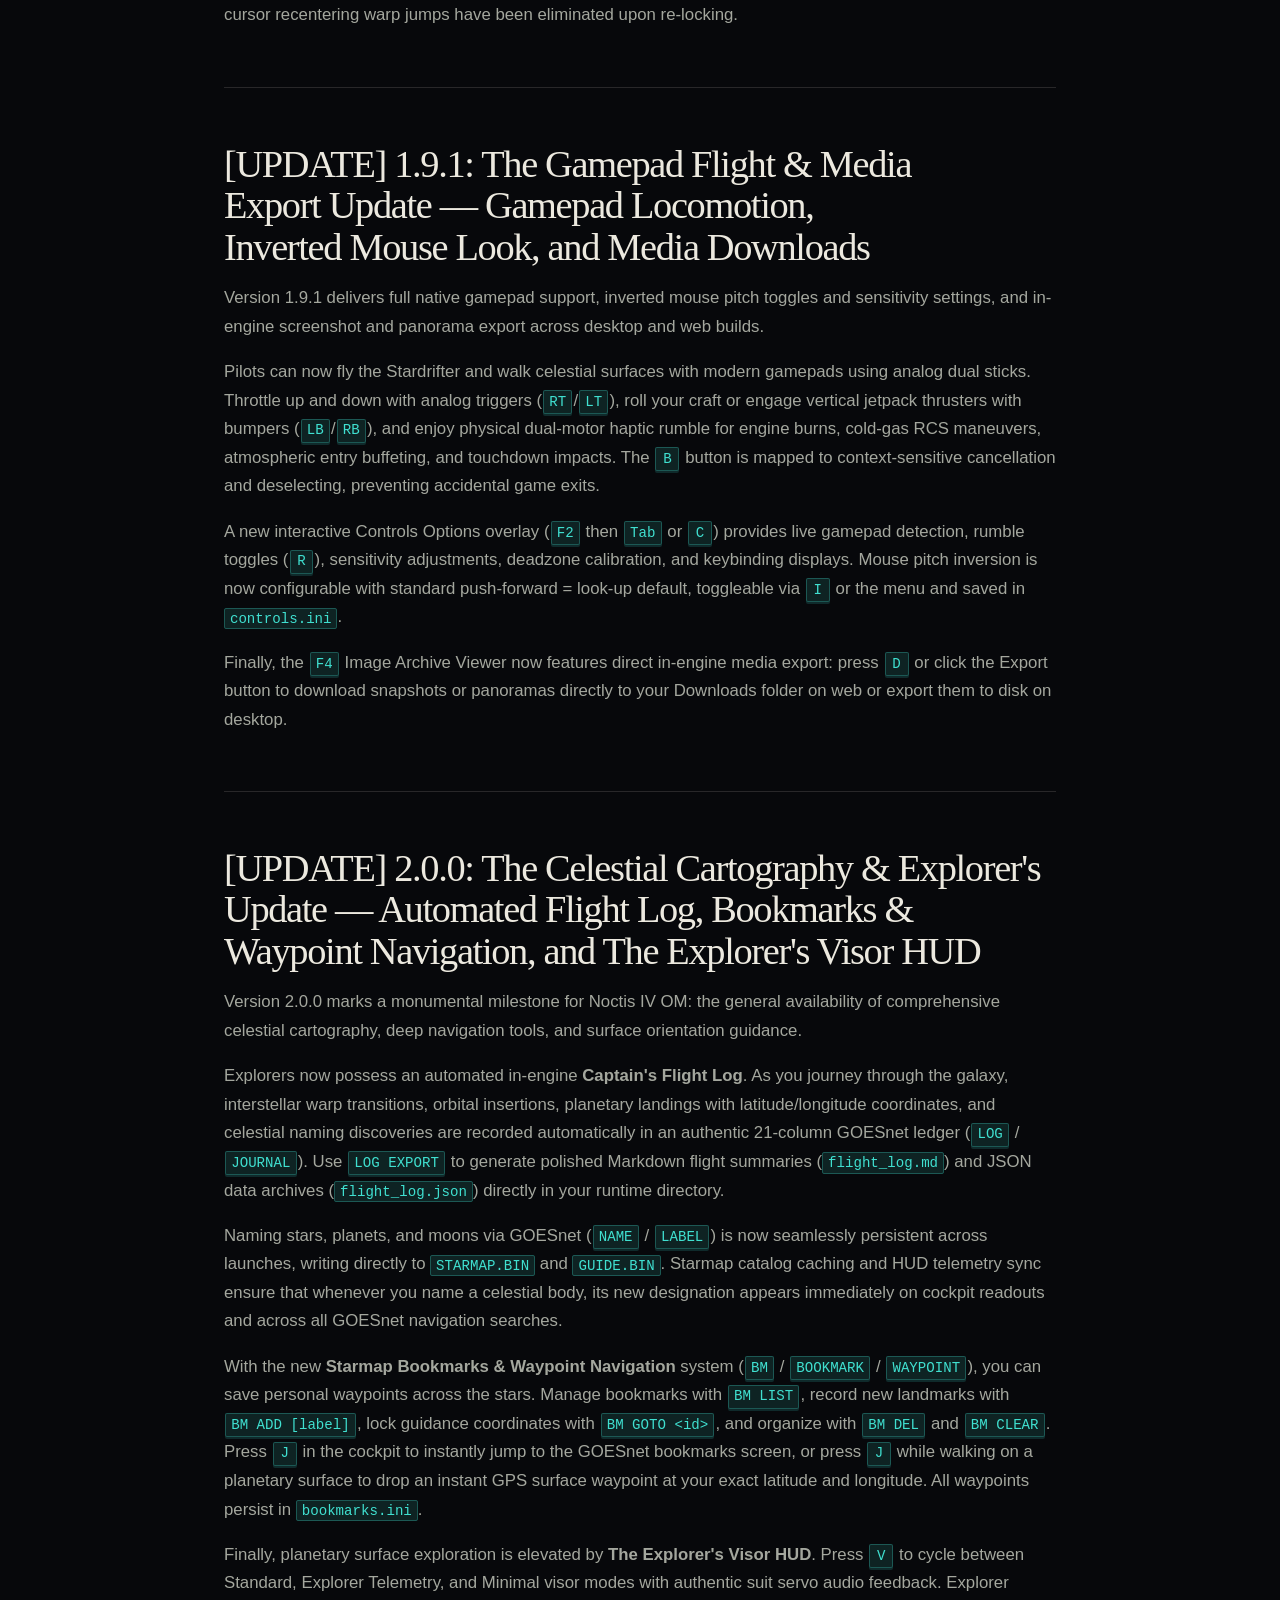
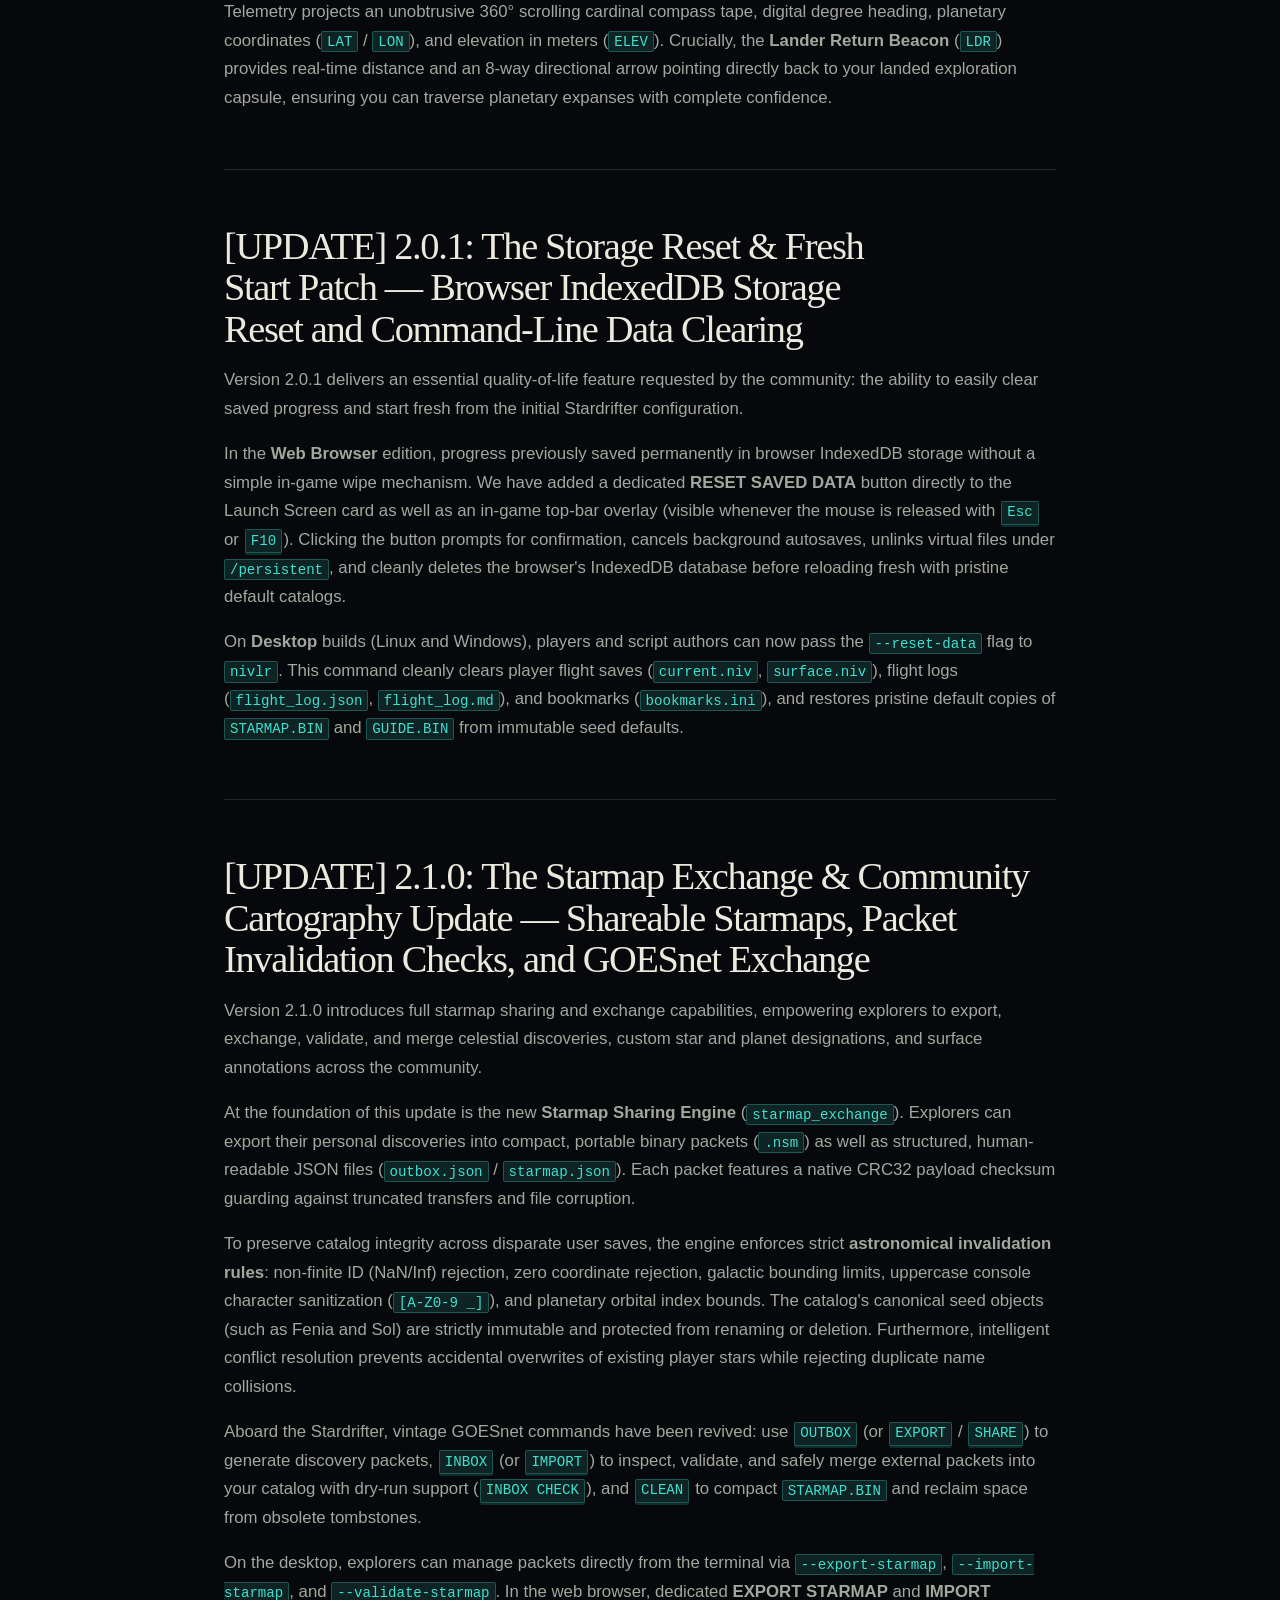
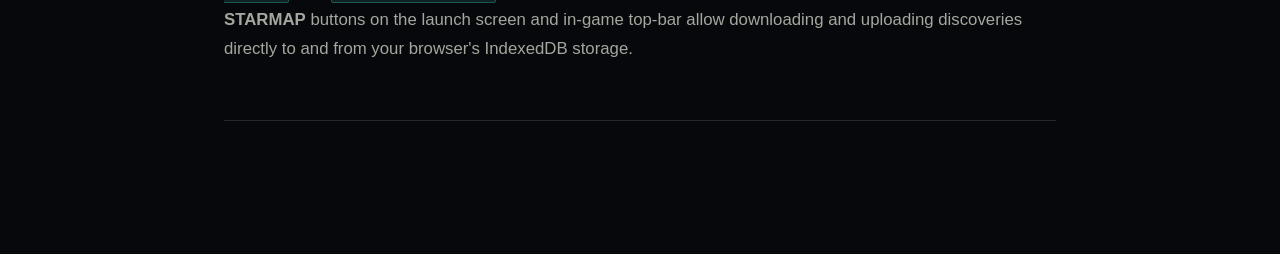
==== commit c8882be7: "release: 2.1.0 The Starmap Exchange & Community Cartography Update" ====
--- a/devlog.html
+++ b/devlog.html
@@ -23,7 +23,7 @@
         <a href="index.html#controls">Controls</a>
         <a href="devlog.html">Dev Diary</a>
         <a href="play/">Play in Browser</a>
-        <a class="nav-cta" href="index.html#download">Get 2.0.1</a>
+        <a class="nav-cta" href="index.html#download">Get 2.1.0</a>
       </nav>
     </div>
   </header>
@@ -185,6 +185,15 @@
     <p>In the <strong>Web Browser</strong> edition, progress previously saved permanently in browser IndexedDB storage without a simple in-game wipe mechanism. We have added a dedicated <strong>RESET SAVED DATA</strong> button directly to the Launch Screen card as well as an in-game top-bar overlay (visible whenever the mouse is released with <kbd>Esc</kbd> or <kbd>F10</kbd>). Clicking the button prompts for confirmation, cancels background autosaves, unlinks virtual files under <code>/persistent</code>, and cleanly deletes the browser's IndexedDB database before reloading fresh with pristine default catalogs.</p>
     <p>On <strong>Desktop</strong> builds (Linux and Windows), players and script authors can now pass the <code>--reset-data</code> flag to <code>nivlr</code>. This command cleanly clears player flight saves (<code>current.niv</code>, <code>surface.niv</code>), flight logs (<code>flight_log.json</code>, <code>flight_log.md</code>), and bookmarks (<code>bookmarks.ini</code>), and restores pristine default copies of <code>STARMAP.BIN</code> and <code>GUIDE.BIN</code> from immutable seed defaults.</p>
   </section>
+
+  <section class="update-entry">
+    <h2>[UPDATE] 2.1.0: The Starmap Exchange &amp; Community Cartography Update — Shareable Starmaps, Packet Invalidation Checks, and GOESnet Exchange</h2>
+    <p>Version 2.1.0 introduces full starmap sharing and exchange capabilities, empowering explorers to export, exchange, validate, and merge celestial discoveries, custom star and planet designations, and surface annotations across the community.</p>
+    <p>At the foundation of this update is the new <strong>Starmap Sharing Engine</strong> (<code>starmap_exchange</code>). Explorers can export their personal discoveries into compact, portable binary packets (<code>.nsm</code>) as well as structured, human-readable JSON files (<code>outbox.json</code> / <code>starmap.json</code>). Each packet features a native CRC32 payload checksum guarding against truncated transfers and file corruption.</p>
+    <p>To preserve catalog integrity across disparate user saves, the engine enforces strict <strong>astronomical invalidation rules</strong>: non-finite ID (NaN/Inf) rejection, zero coordinate rejection, galactic bounding limits, uppercase console character sanitization (<code>[A-Z0-9 _]</code>), and planetary orbital index bounds. The catalog's canonical seed objects (such as Fenia and Sol) are strictly immutable and protected from renaming or deletion. Furthermore, intelligent conflict resolution prevents accidental overwrites of existing player stars while rejecting duplicate name collisions.</p>
+    <p>Aboard the Stardrifter, vintage GOESnet commands have been revived: use <kbd>OUTBOX</kbd> (or <kbd>EXPORT</kbd> / <kbd>SHARE</kbd>) to generate discovery packets, <kbd>INBOX</kbd> (or <kbd>IMPORT</kbd>) to inspect, validate, and safely merge external packets into your catalog with dry-run support (<kbd>INBOX CHECK</kbd>), and <kbd>CLEAN</kbd> to compact <code>STARMAP.BIN</code> and reclaim space from obsolete tombstones.</p>
+    <p>On the desktop, explorers can manage packets directly from the terminal via <code>--export-starmap</code>, <code>--import-starmap</code>, and <code>--validate-starmap</code>. In the web browser, dedicated <strong>EXPORT STARMAP</strong> and <strong>IMPORT STARMAP</strong> buttons on the launch screen and in-game top-bar allow downloading and uploading discoveries directly to and from your browser's IndexedDB storage.</p>
+  </section>
 </article>
 </body>
 </html>
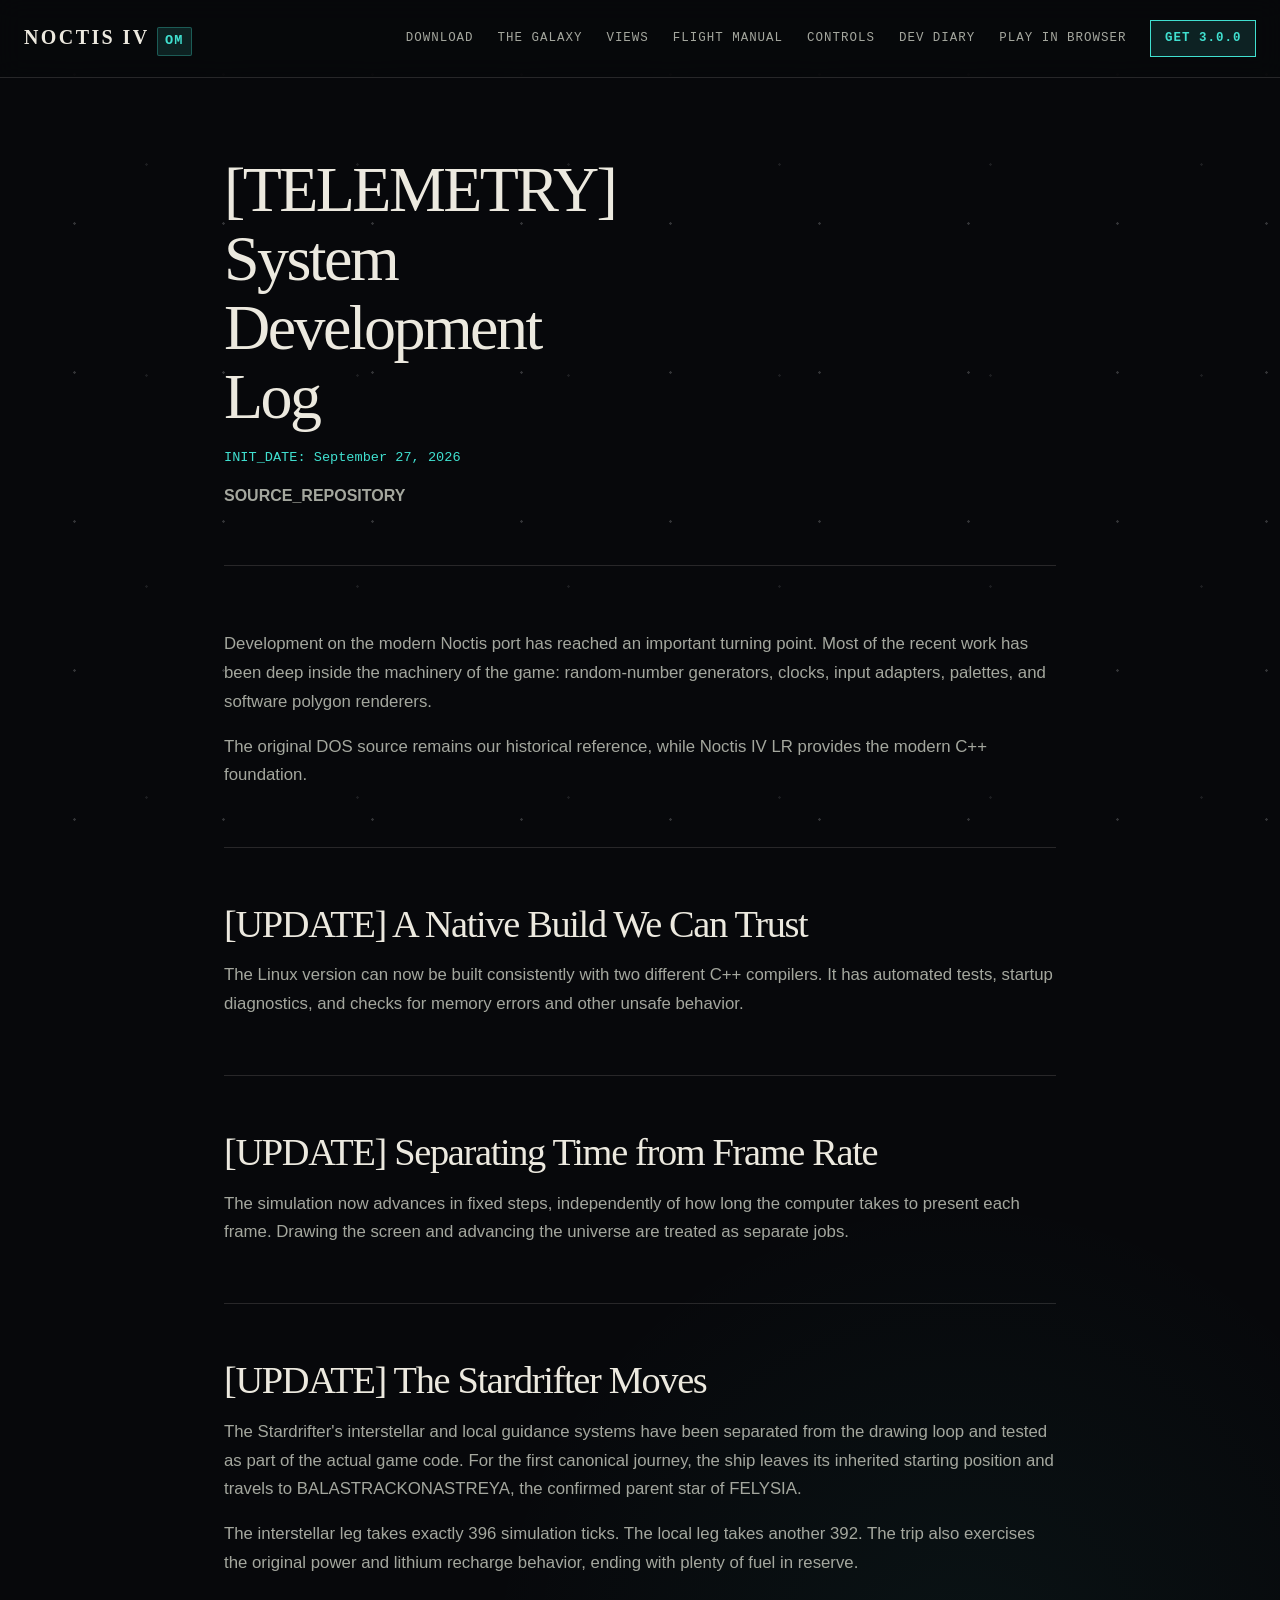
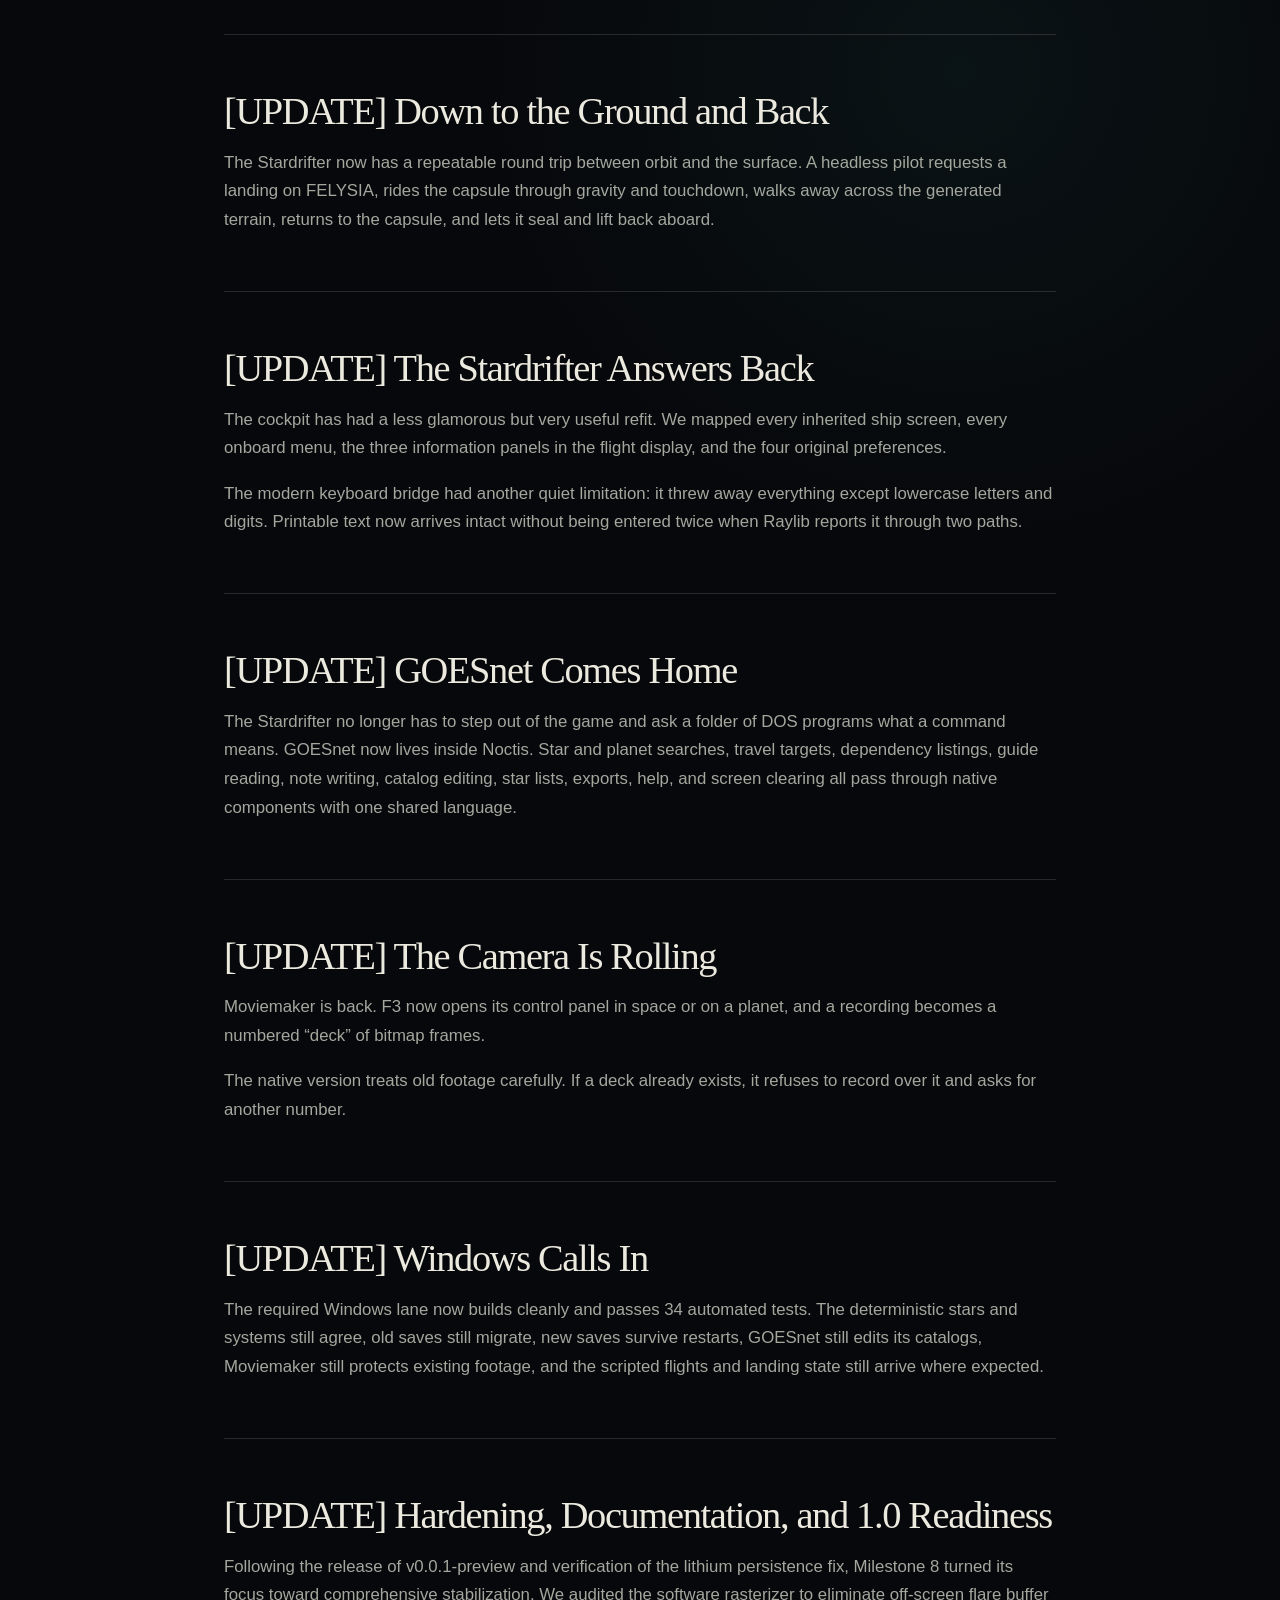
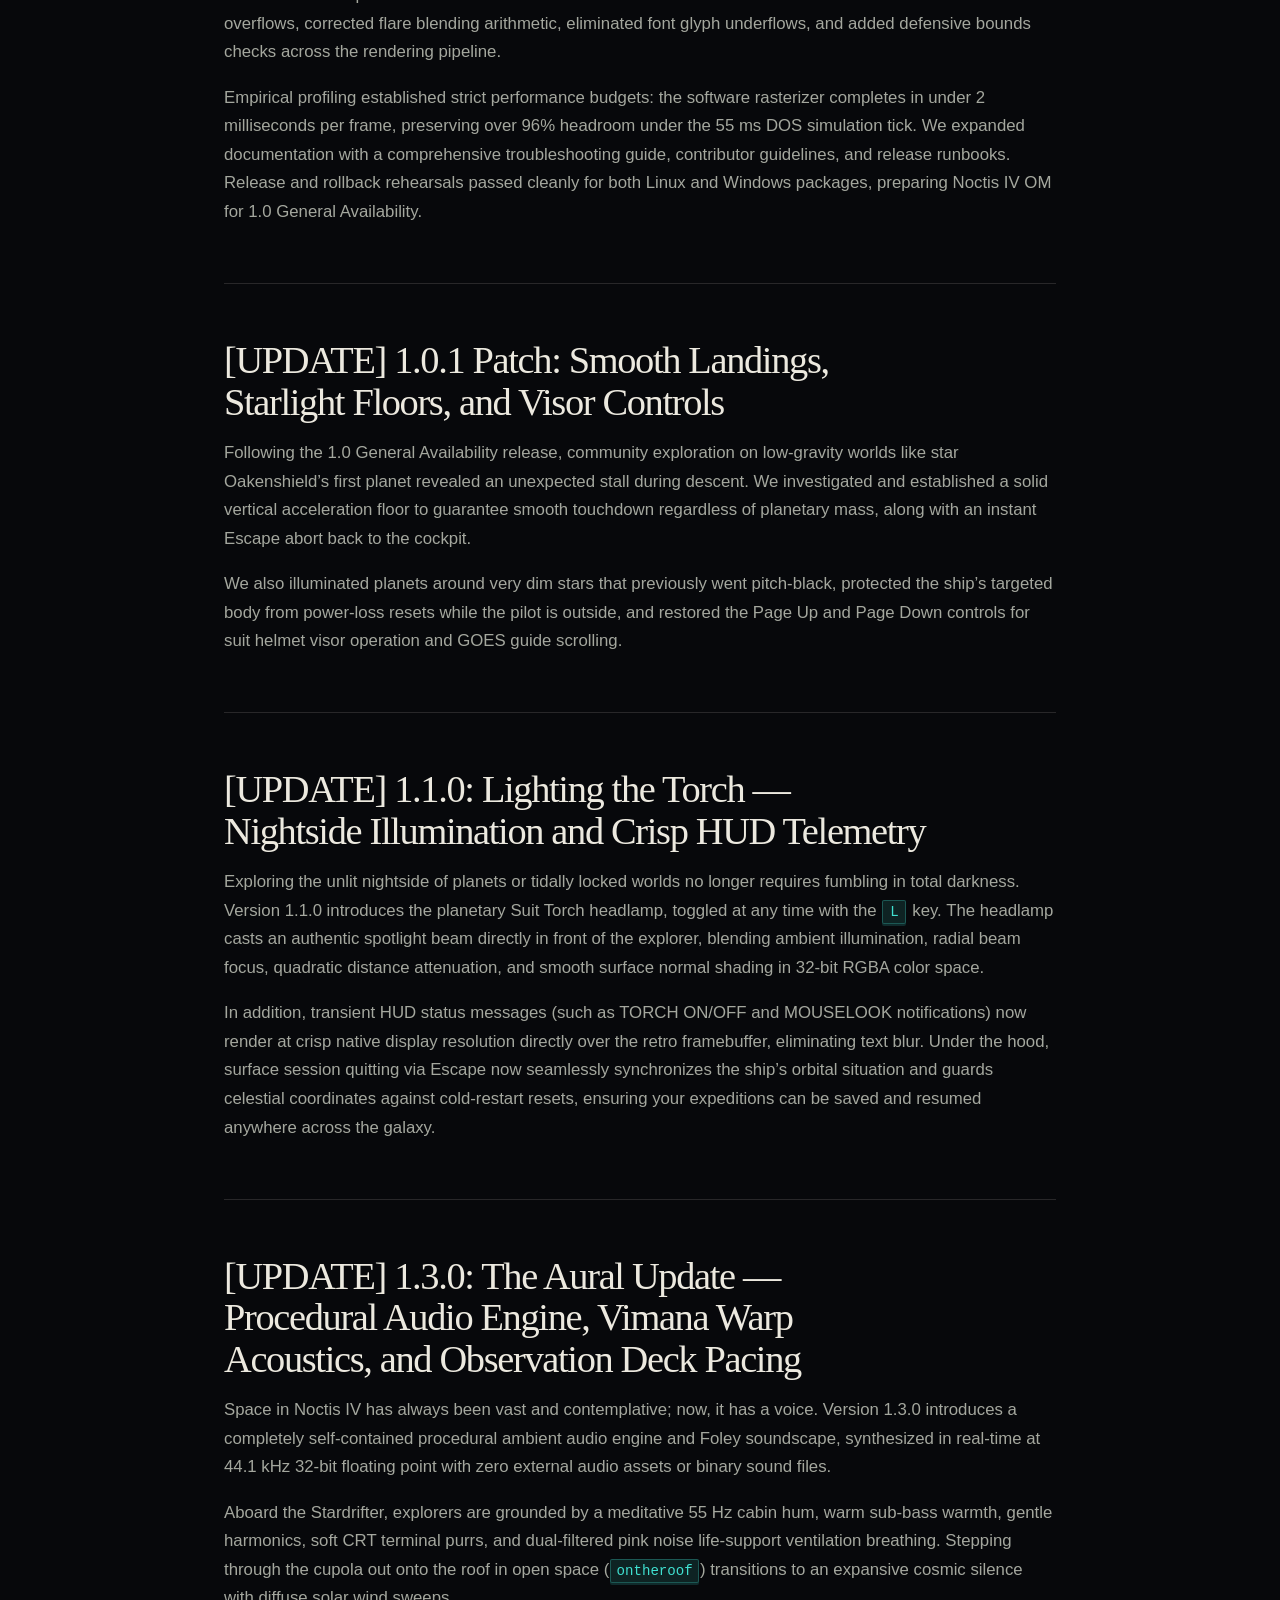
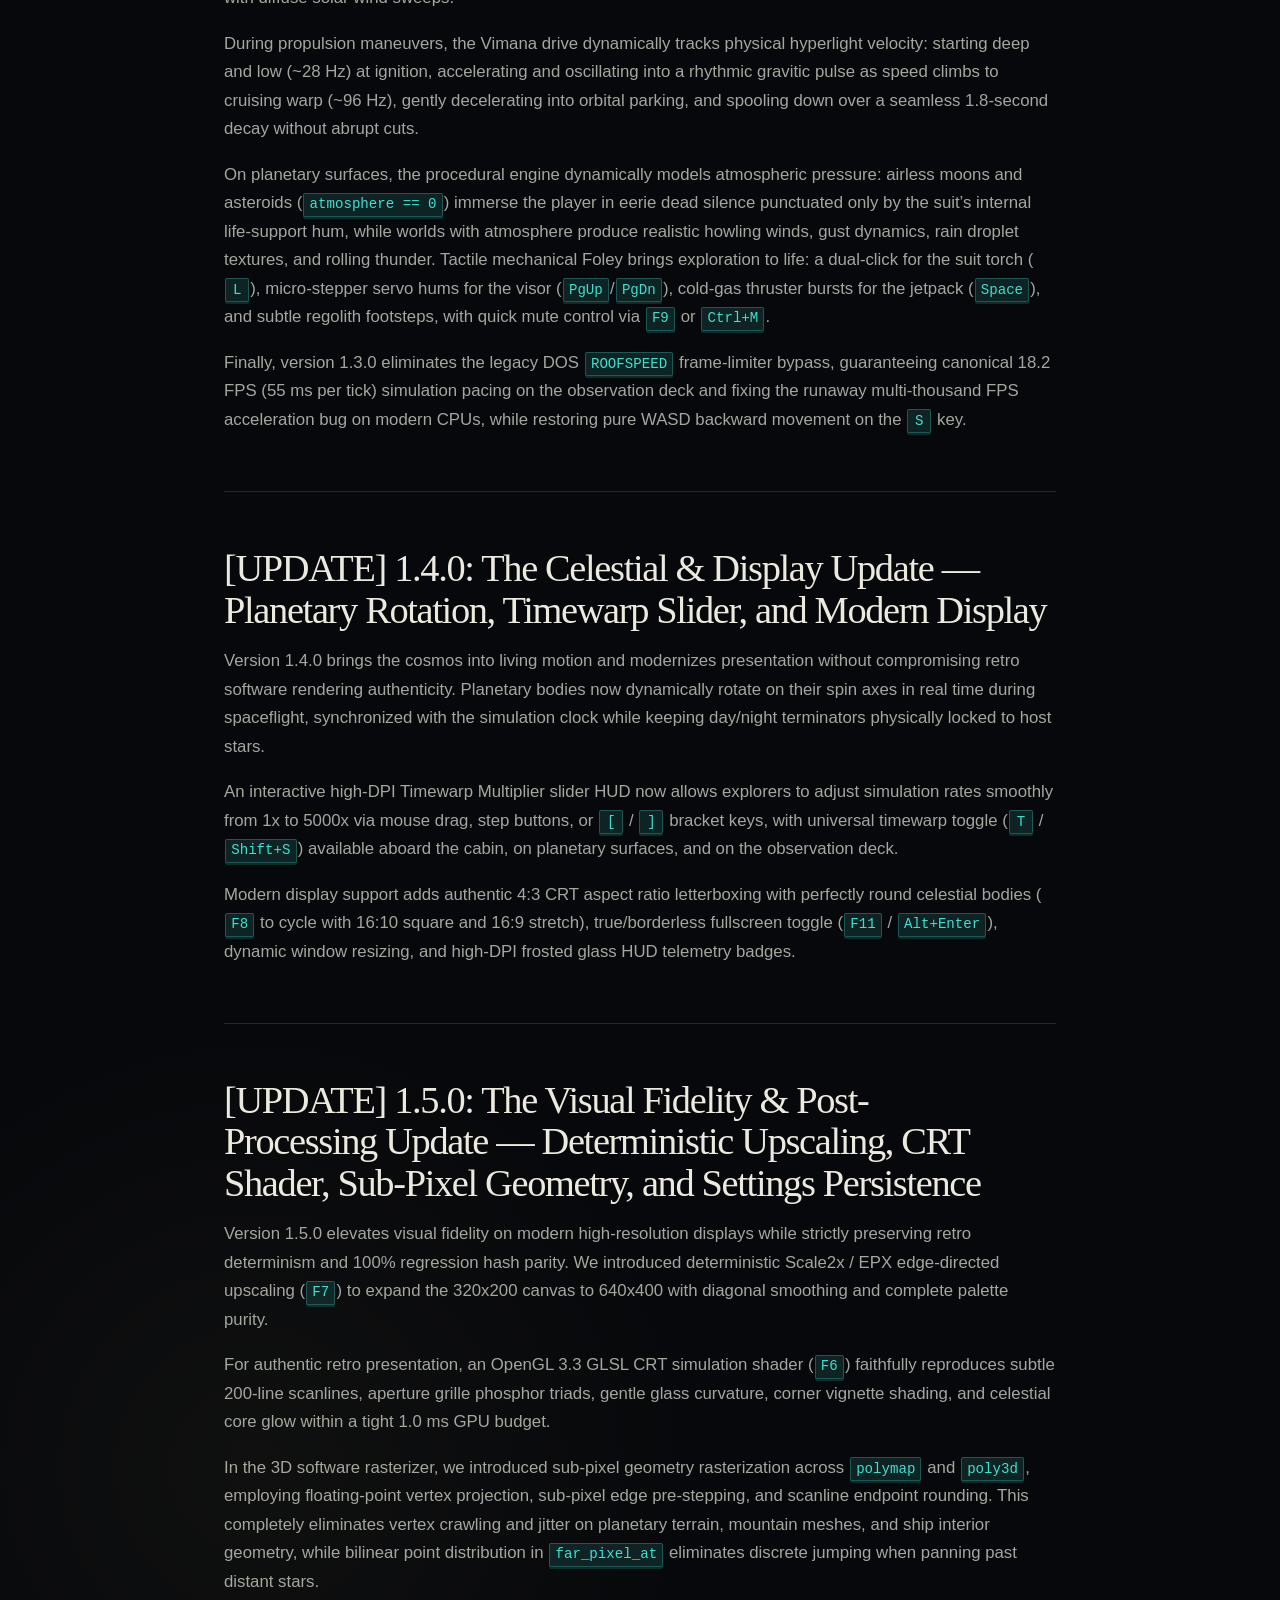
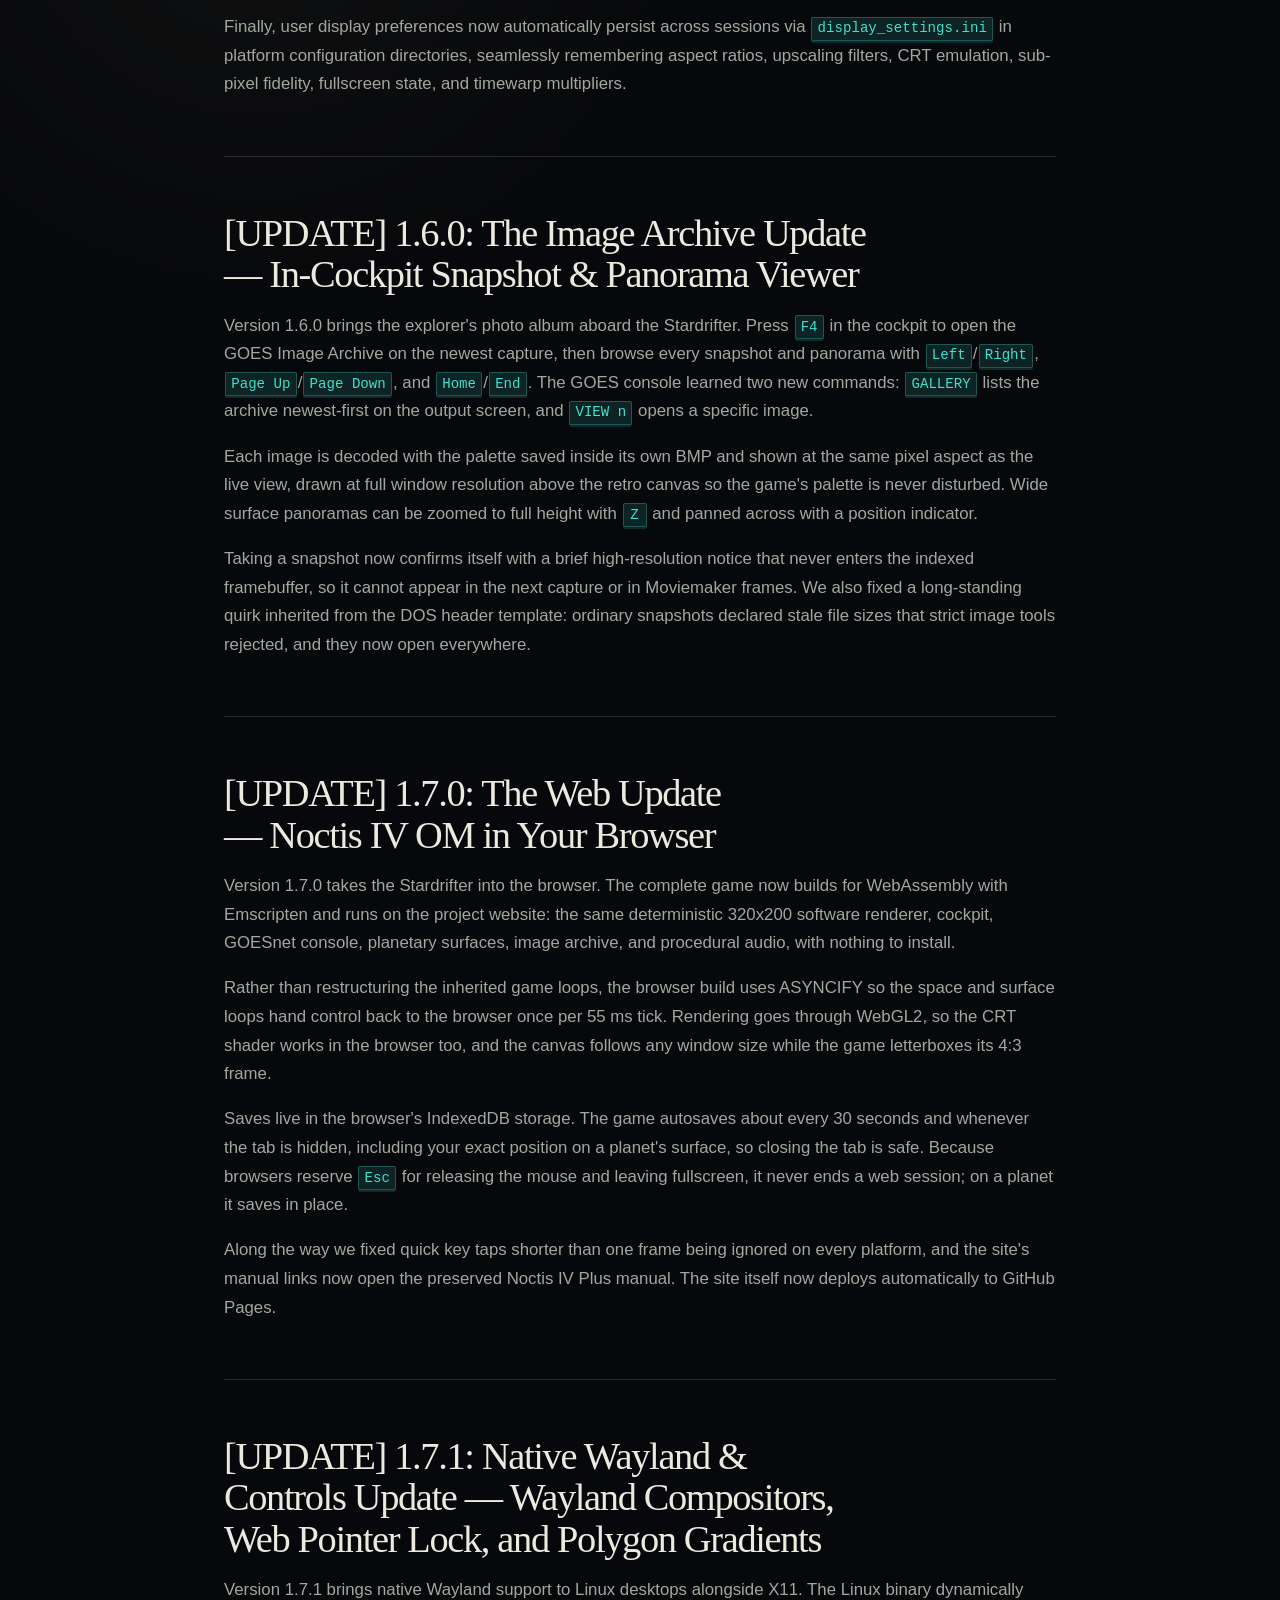
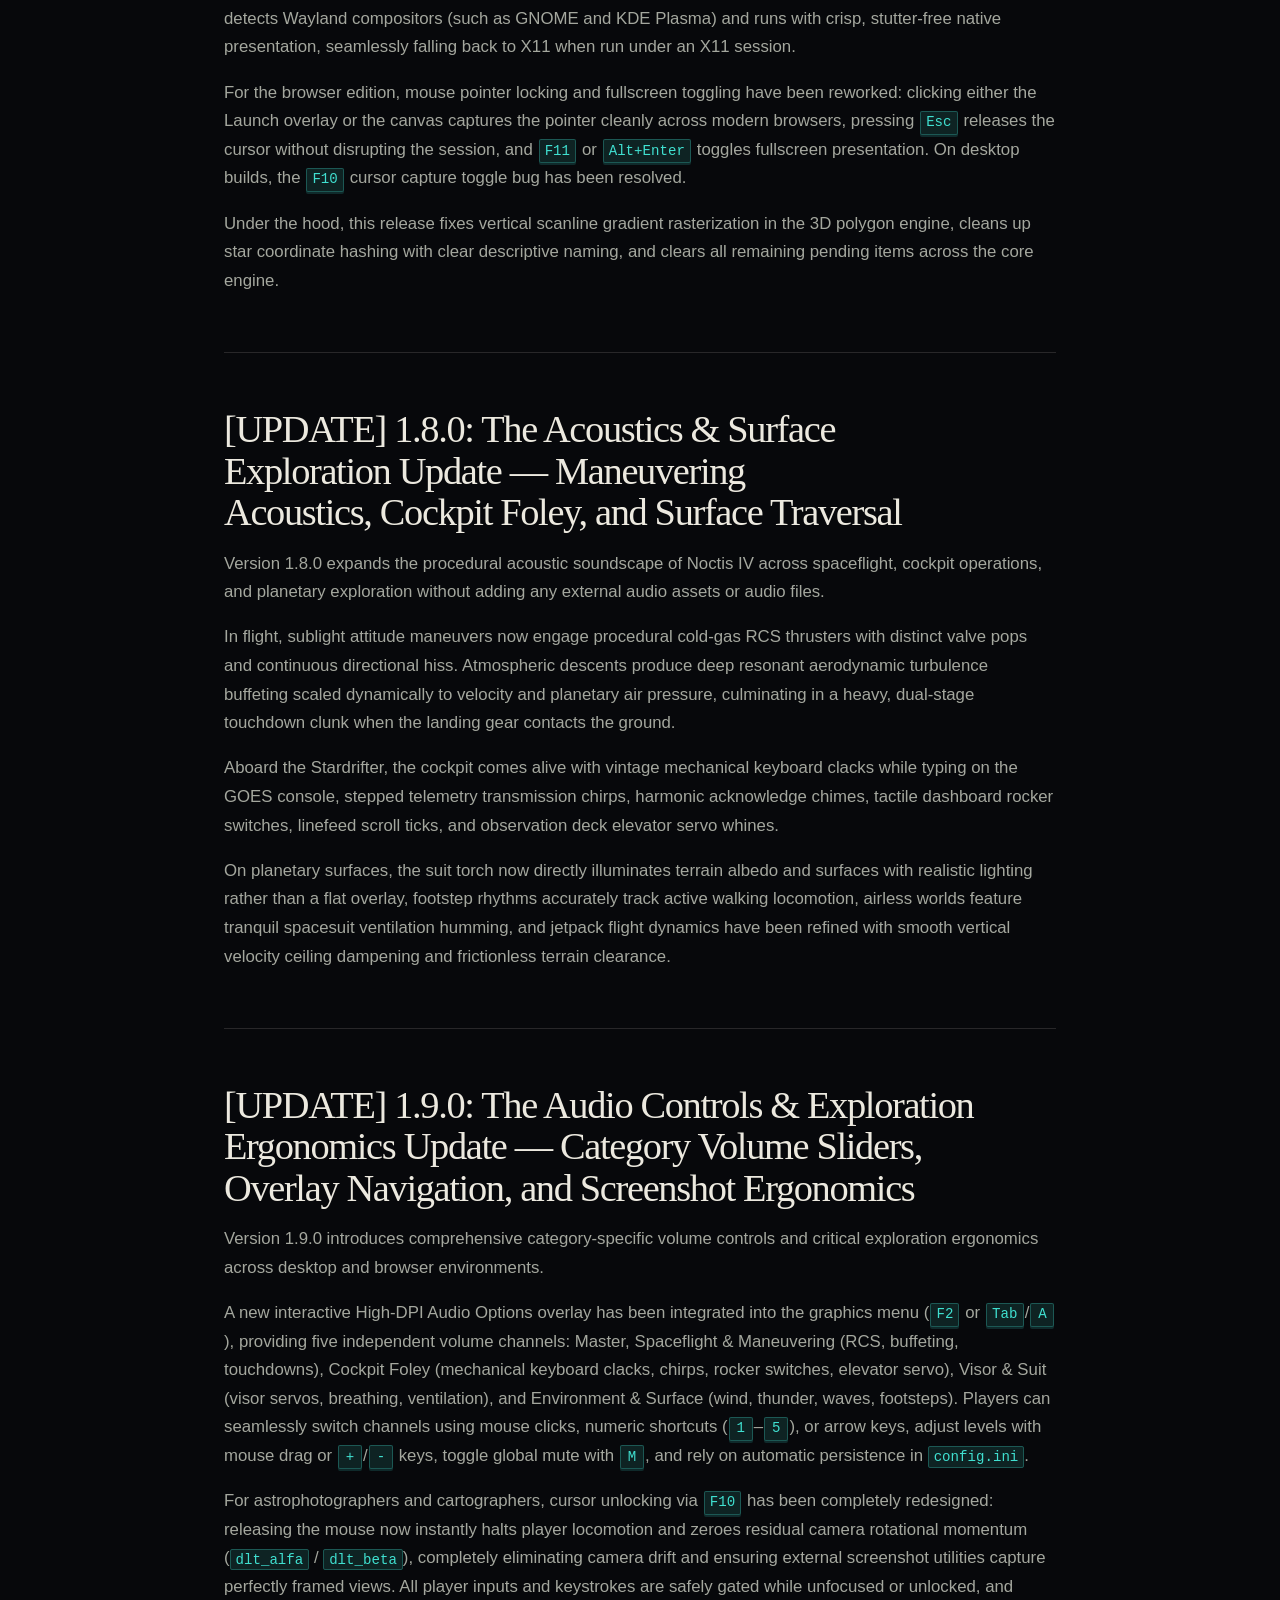
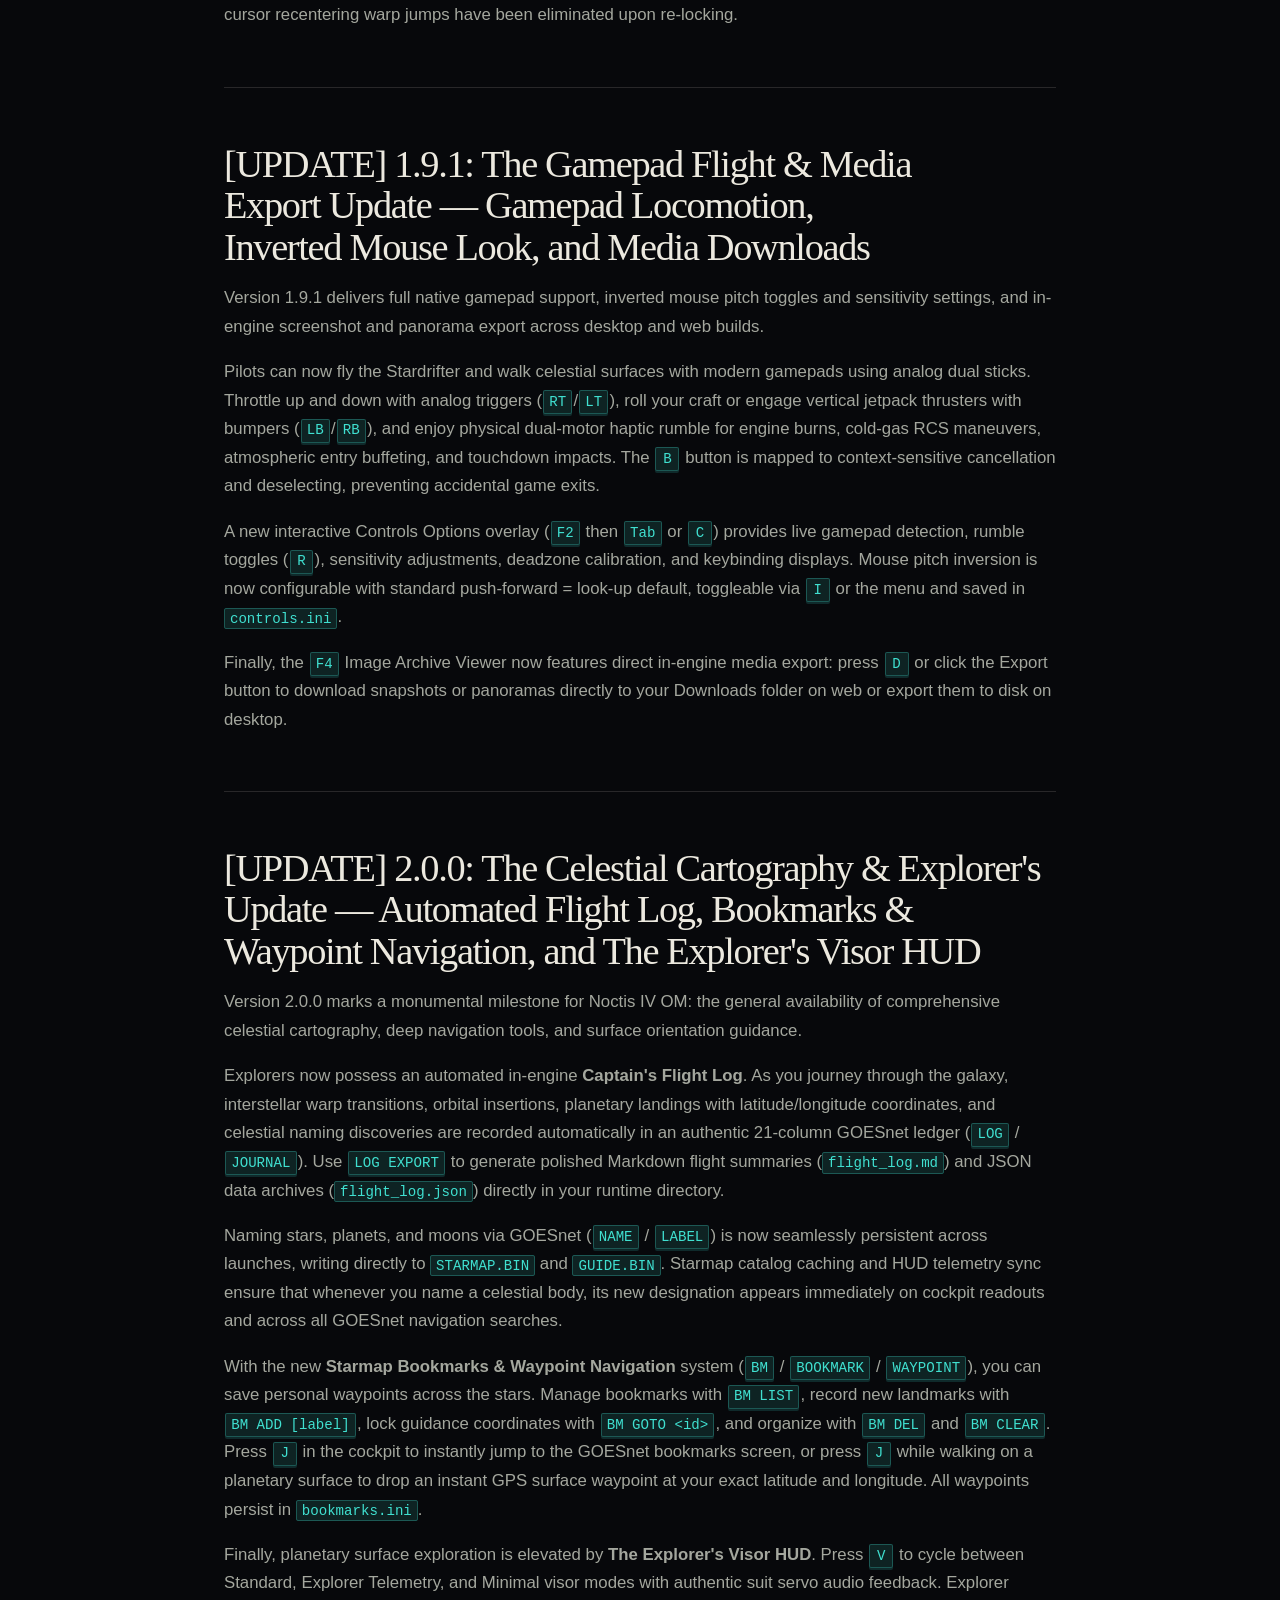
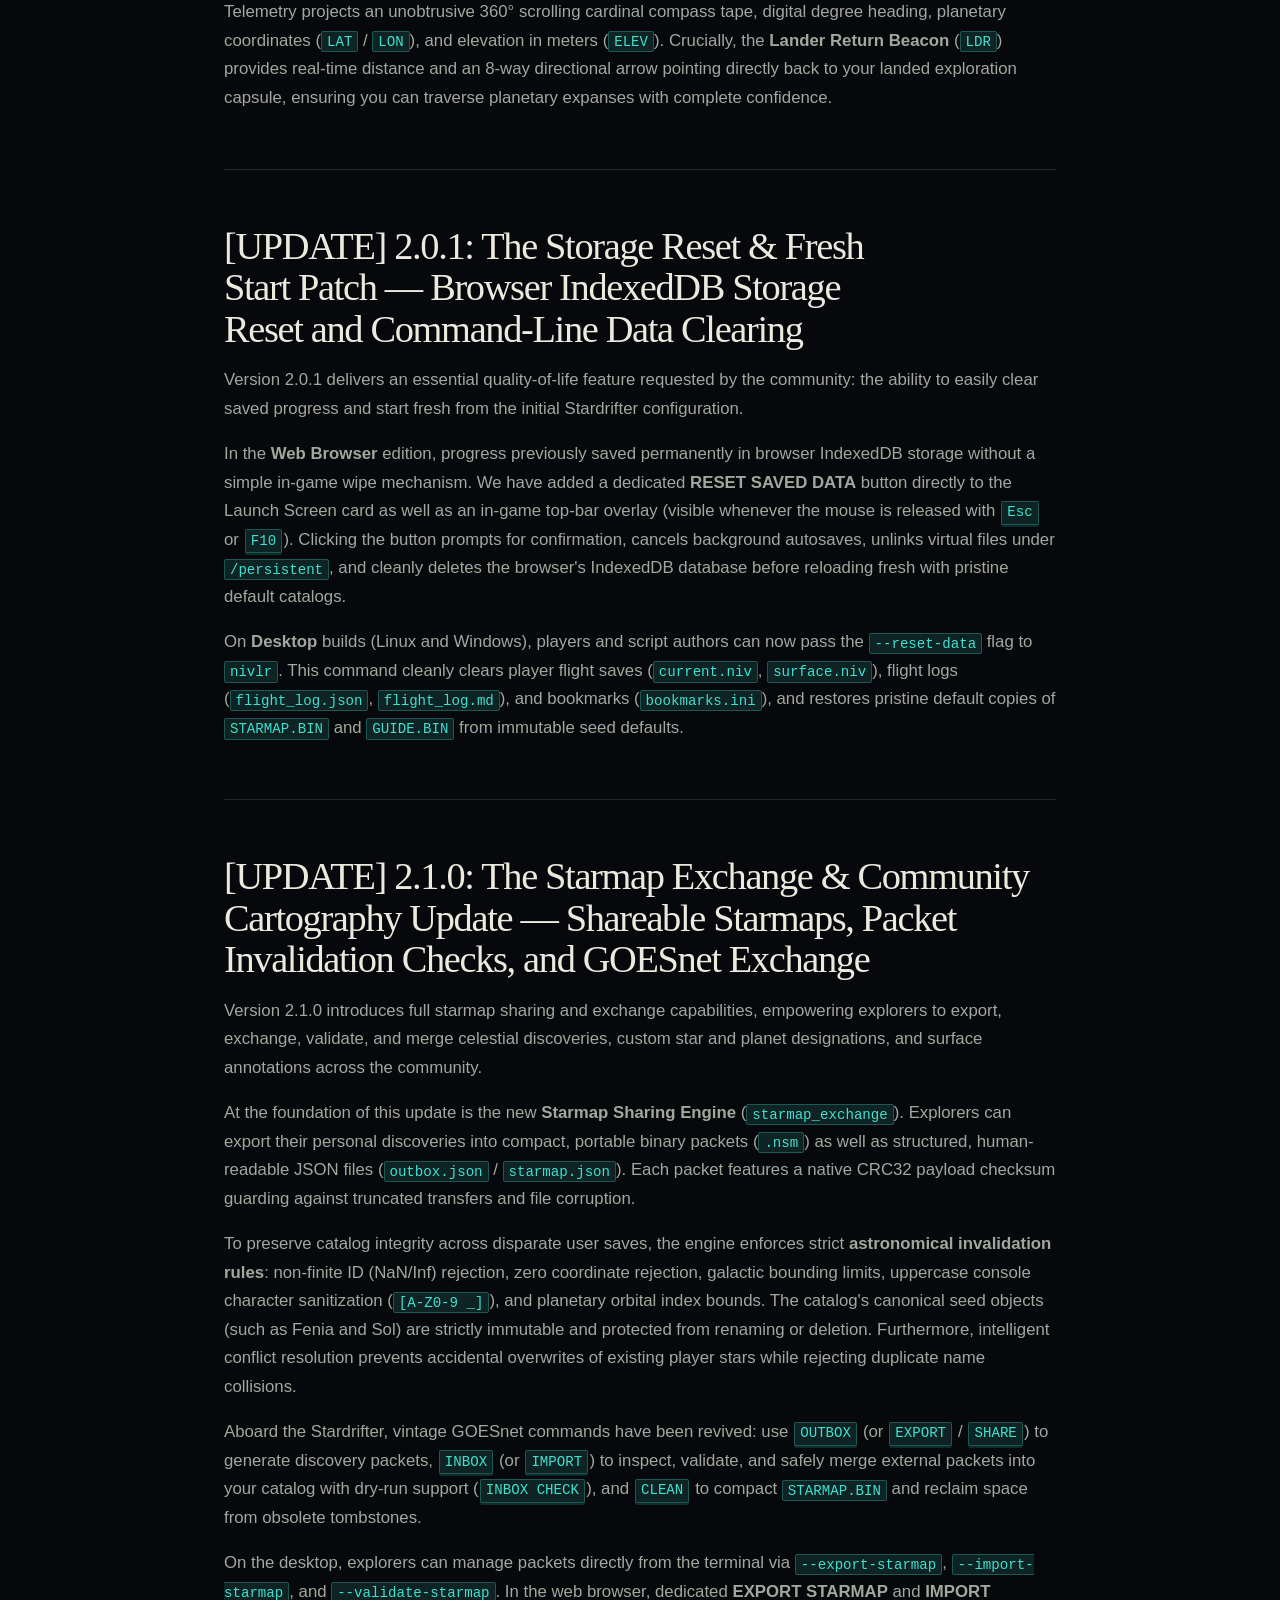
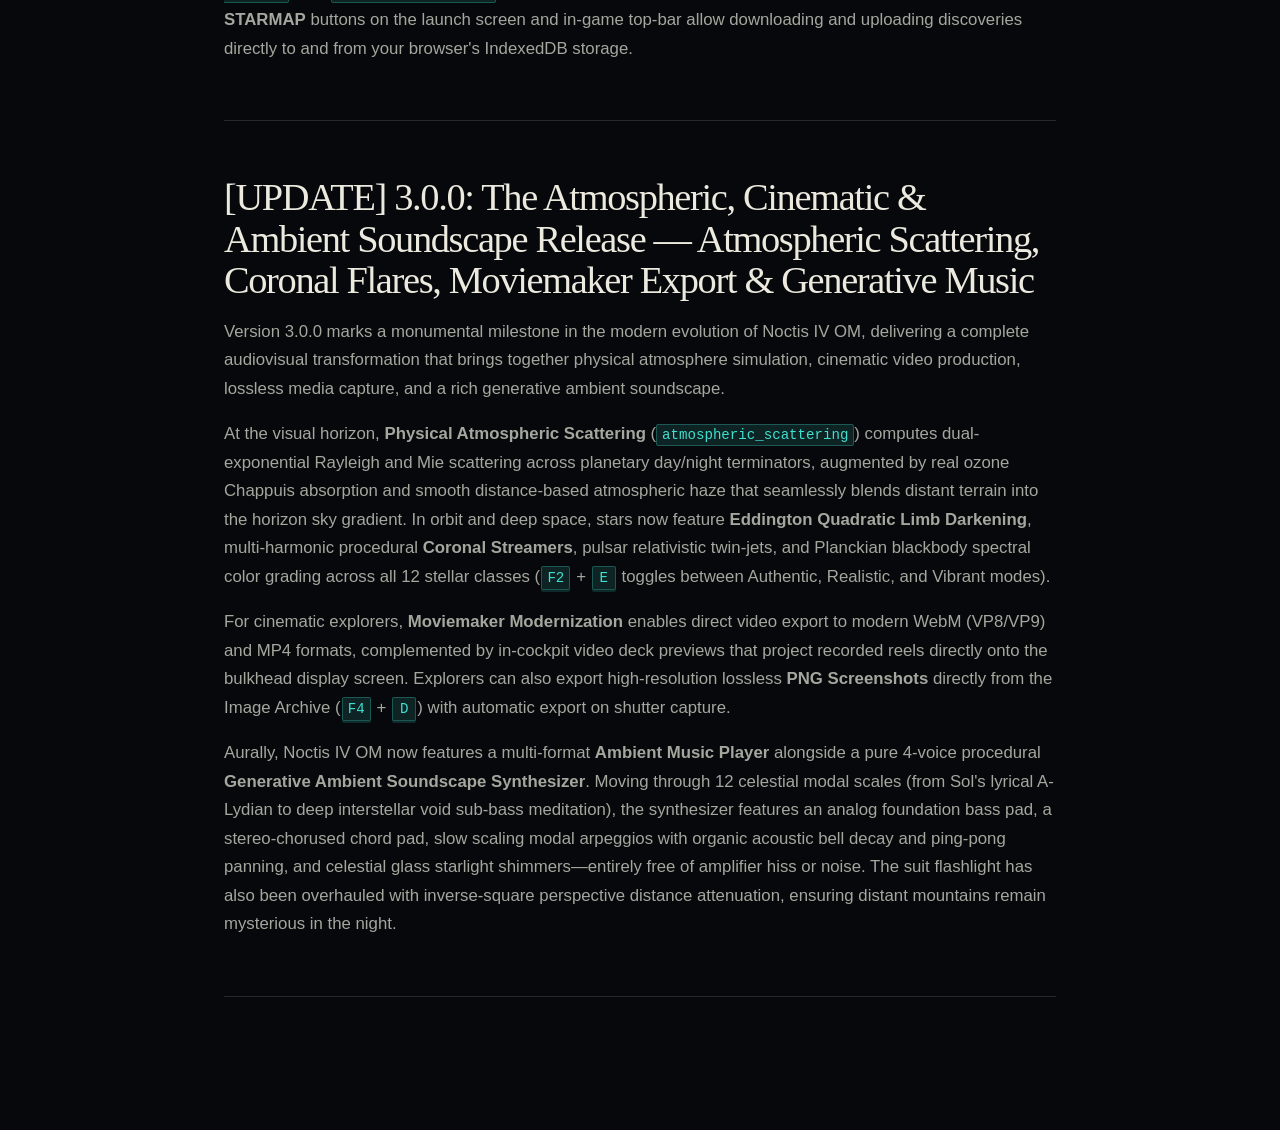
==== commit dda240a7: "chore(release): bump version to 3.0.0 and update release documentation" ====
--- a/devlog.html
+++ b/devlog.html
@@ -23,7 +23,7 @@
         <a href="index.html#controls">Controls</a>
         <a href="devlog.html">Dev Diary</a>
         <a href="play/">Play in Browser</a>
-        <a class="nav-cta" href="index.html#download">Get 2.1.0</a>
+        <a class="nav-cta" href="index.html#download">Get 3.0.0</a>
       </nav>
     </div>
   </header>
@@ -194,6 +194,14 @@
     <p>Aboard the Stardrifter, vintage GOESnet commands have been revived: use <kbd>OUTBOX</kbd> (or <kbd>EXPORT</kbd> / <kbd>SHARE</kbd>) to generate discovery packets, <kbd>INBOX</kbd> (or <kbd>IMPORT</kbd>) to inspect, validate, and safely merge external packets into your catalog with dry-run support (<kbd>INBOX CHECK</kbd>), and <kbd>CLEAN</kbd> to compact <code>STARMAP.BIN</code> and reclaim space from obsolete tombstones.</p>
     <p>On the desktop, explorers can manage packets directly from the terminal via <code>--export-starmap</code>, <code>--import-starmap</code>, and <code>--validate-starmap</code>. In the web browser, dedicated <strong>EXPORT STARMAP</strong> and <strong>IMPORT STARMAP</strong> buttons on the launch screen and in-game top-bar allow downloading and uploading discoveries directly to and from your browser's IndexedDB storage.</p>
   </section>
+
+  <section class="update-entry">
+    <h2>[UPDATE] 3.0.0: The Atmospheric, Cinematic &amp; Ambient Soundscape Release — Atmospheric Scattering, Coronal Flares, Moviemaker Export &amp; Generative Music</h2>
+    <p>Version 3.0.0 marks a monumental milestone in the modern evolution of Noctis IV OM, delivering a complete audiovisual transformation that brings together physical atmosphere simulation, cinematic video production, lossless media capture, and a rich generative ambient soundscape.</p>
+    <p>At the visual horizon, <strong>Physical Atmospheric Scattering</strong> (<code>atmospheric_scattering</code>) computes dual-exponential Rayleigh and Mie scattering across planetary day/night terminators, augmented by real ozone Chappuis absorption and smooth distance-based atmospheric haze that seamlessly blends distant terrain into the horizon sky gradient. In orbit and deep space, stars now feature <strong>Eddington Quadratic Limb Darkening</strong>, multi-harmonic procedural <strong>Coronal Streamers</strong>, pulsar relativistic twin-jets, and Planckian blackbody spectral color grading across all 12 stellar classes (<kbd>F2</kbd> + <kbd>E</kbd> toggles between Authentic, Realistic, and Vibrant modes).</p>
+    <p>For cinematic explorers, <strong>Moviemaker Modernization</strong> enables direct video export to modern WebM (VP8/VP9) and MP4 formats, complemented by in-cockpit video deck previews that project recorded reels directly onto the bulkhead display screen. Explorers can also export high-resolution lossless <strong>PNG Screenshots</strong> directly from the Image Archive (<kbd>F4</kbd> + <kbd>D</kbd>) with automatic export on shutter capture.</p>
+    <p>Aurally, Noctis IV OM now features a multi-format <strong>Ambient Music Player</strong> alongside a pure 4-voice procedural <strong>Generative Ambient Soundscape Synthesizer</strong>. Moving through 12 celestial modal scales (from Sol's lyrical A-Lydian to deep interstellar void sub-bass meditation), the synthesizer features an analog foundation bass pad, a stereo-chorused chord pad, slow scaling modal arpeggios with organic acoustic bell decay and ping-pong panning, and celestial glass starlight shimmers—entirely free of amplifier hiss or noise. The suit flashlight has also been overhauled with inverse-square perspective distance attenuation, ensuring distant mountains remain mysterious in the night.</p>
+  </section>
 </article>
 </body>
 </html>
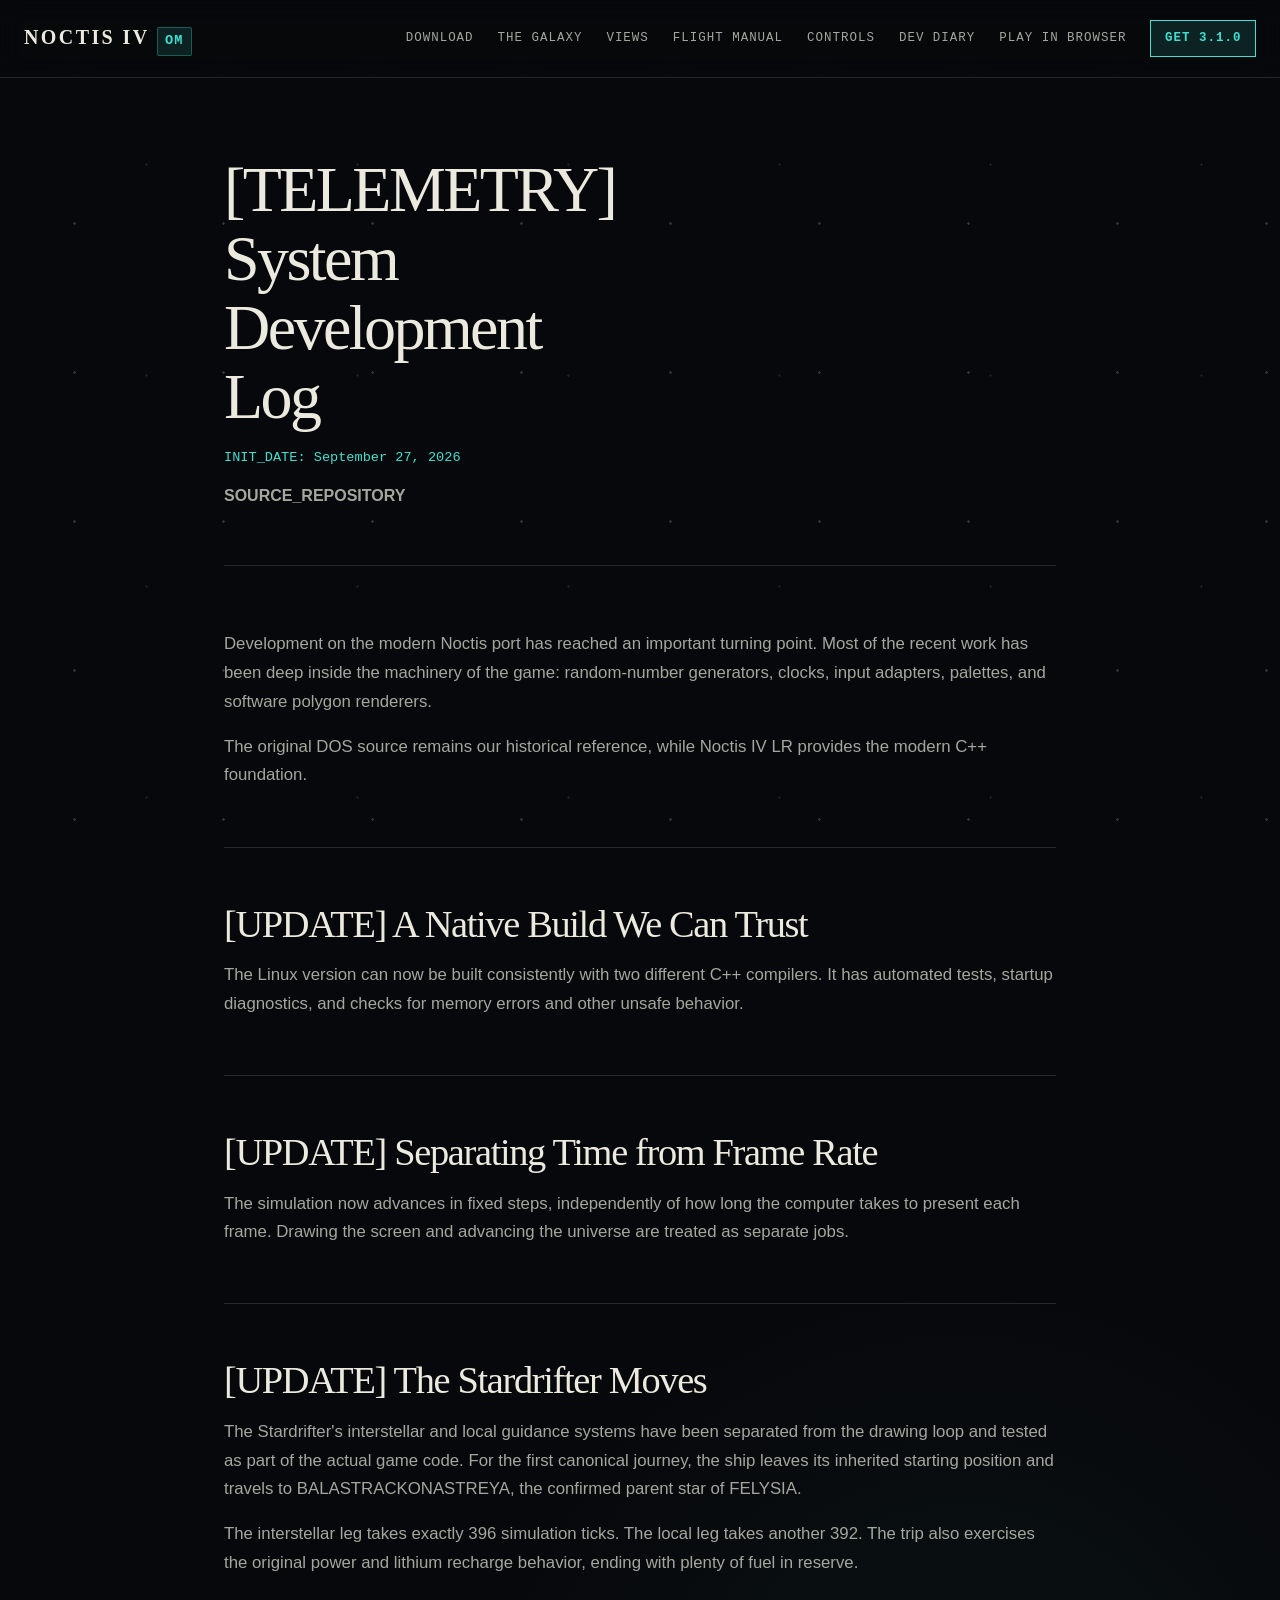
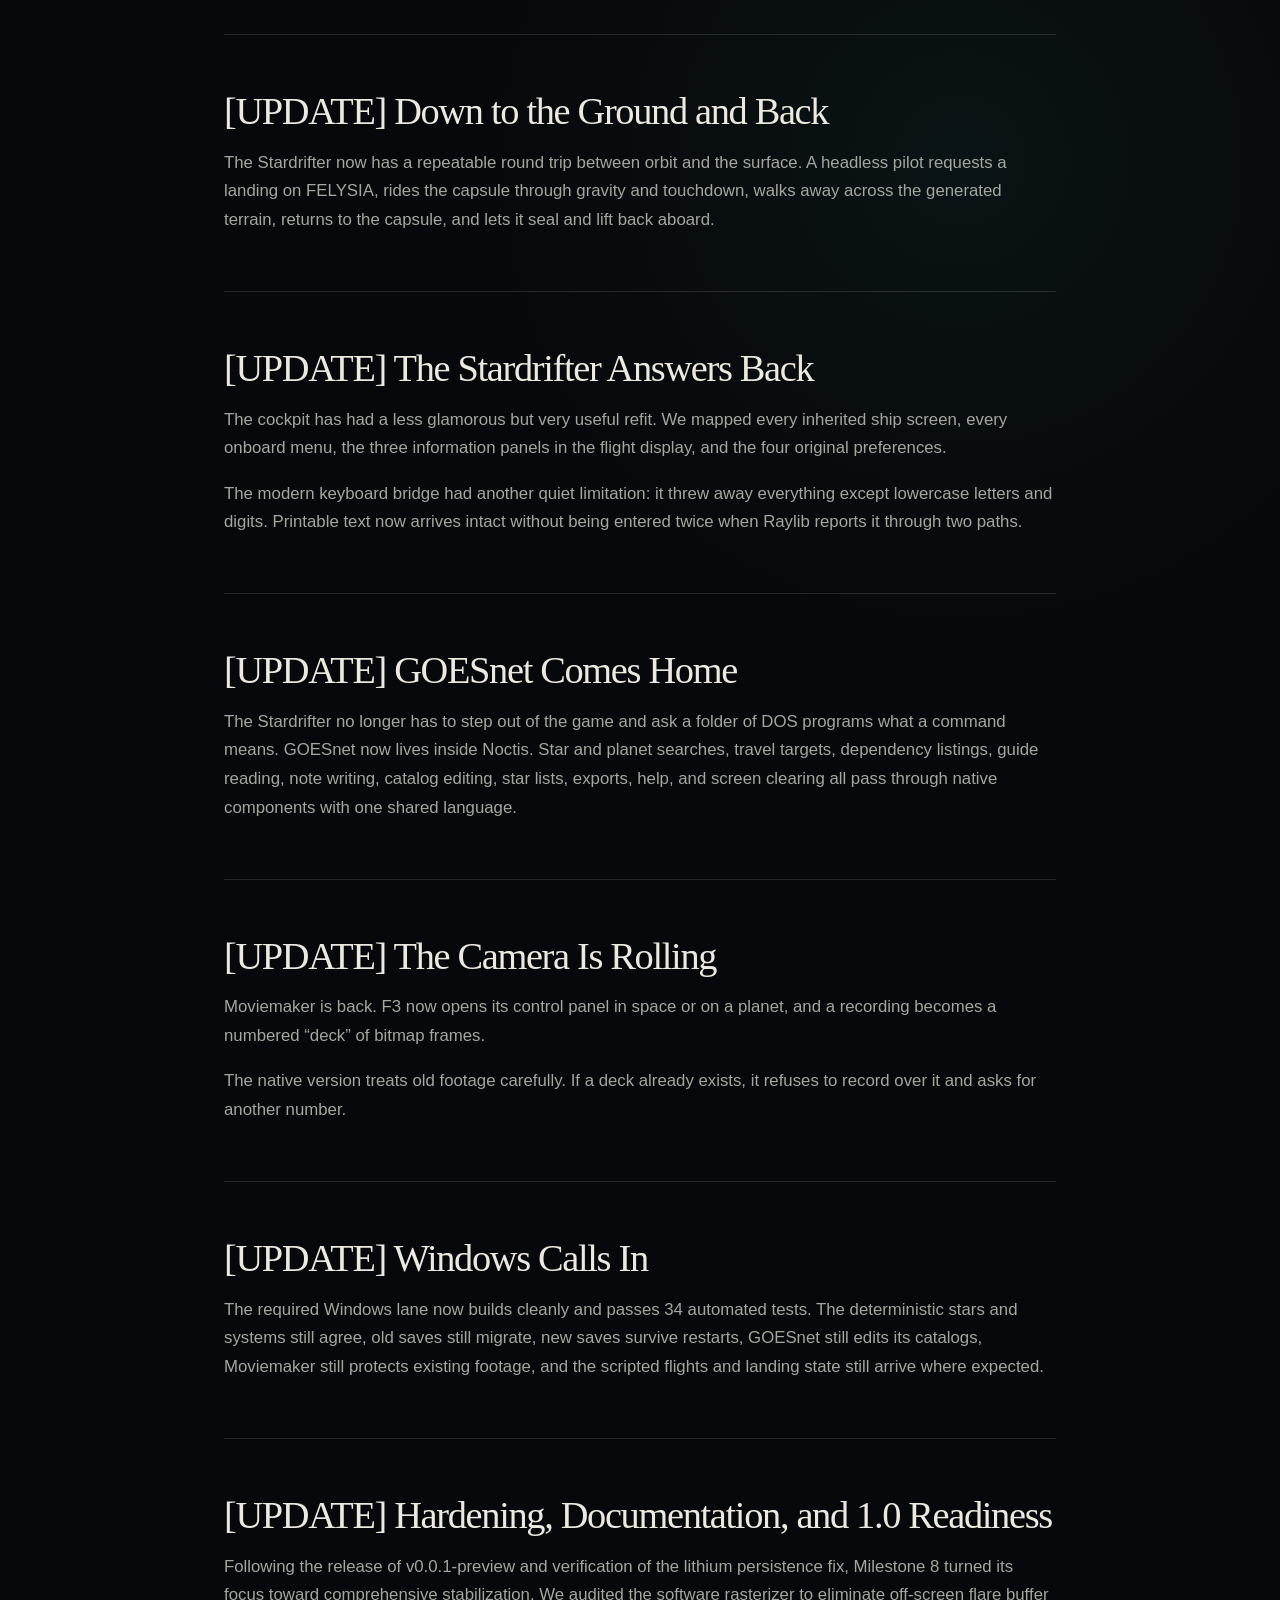
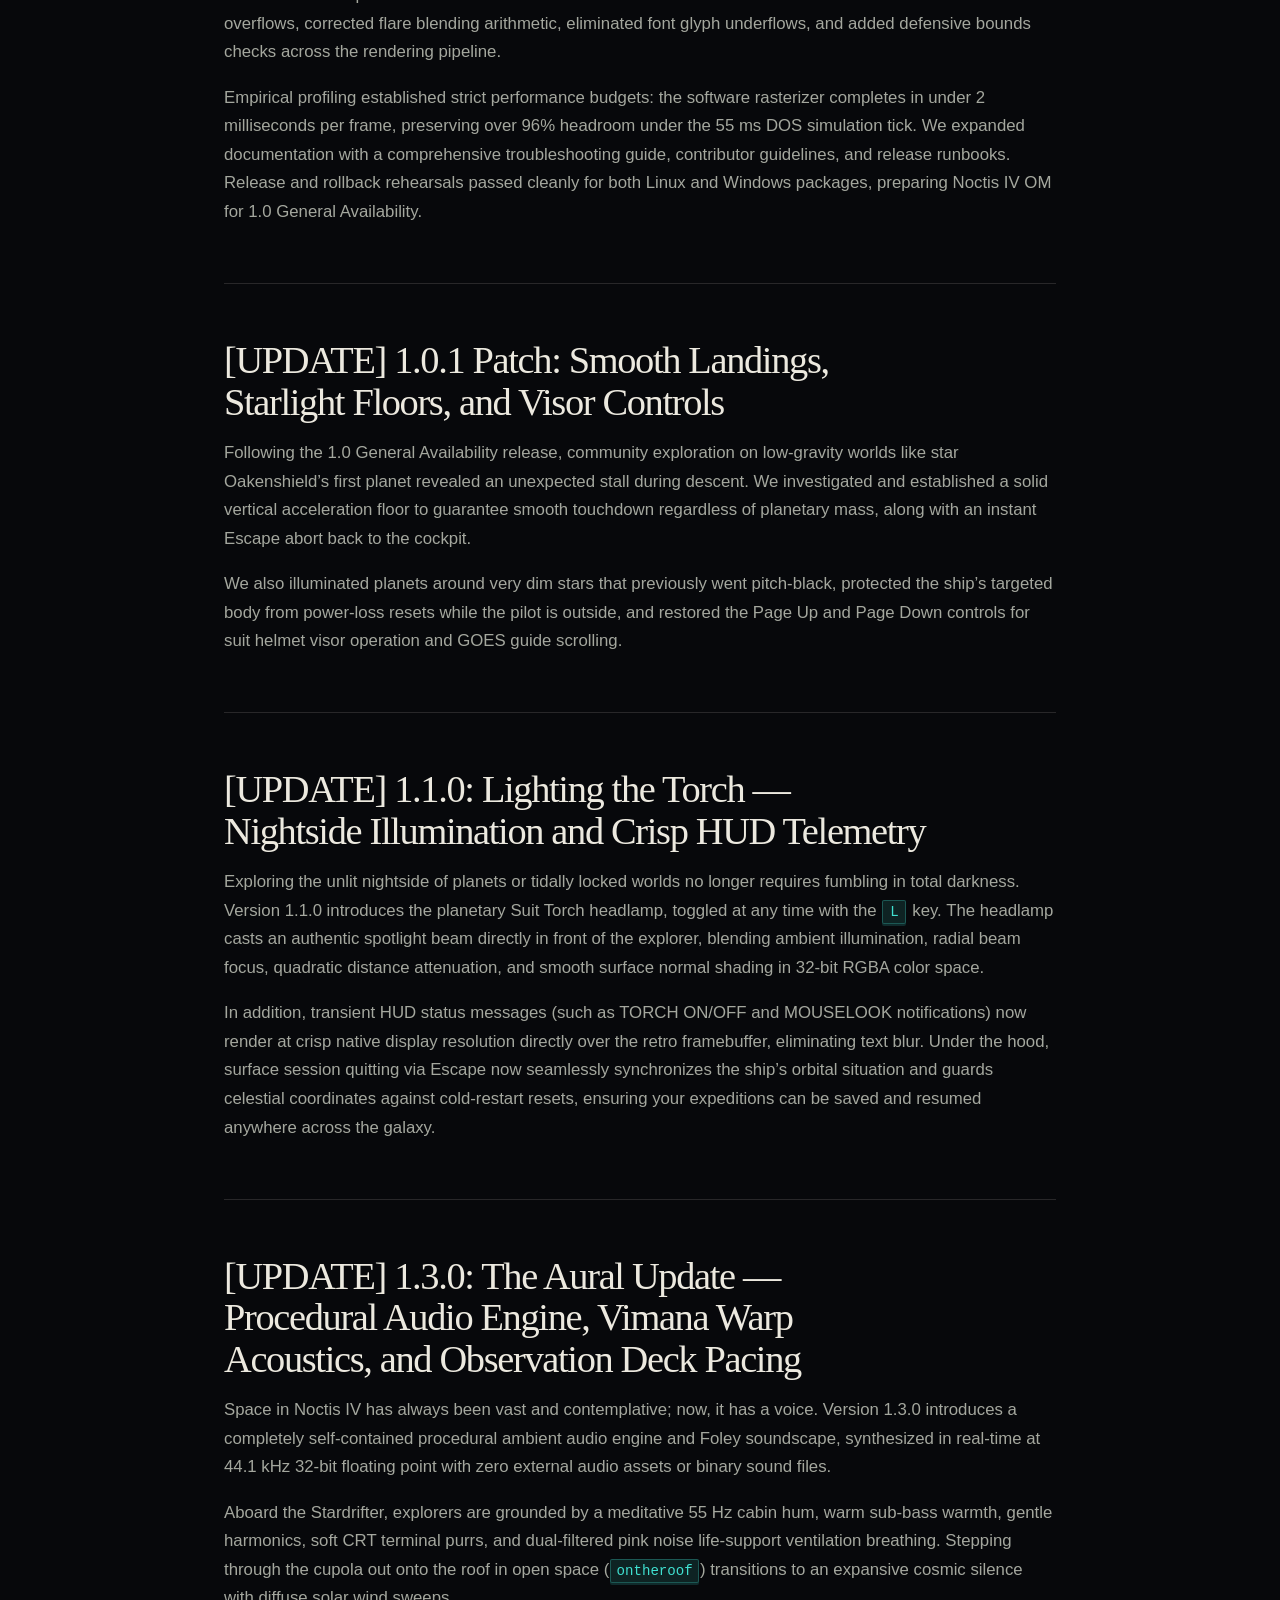
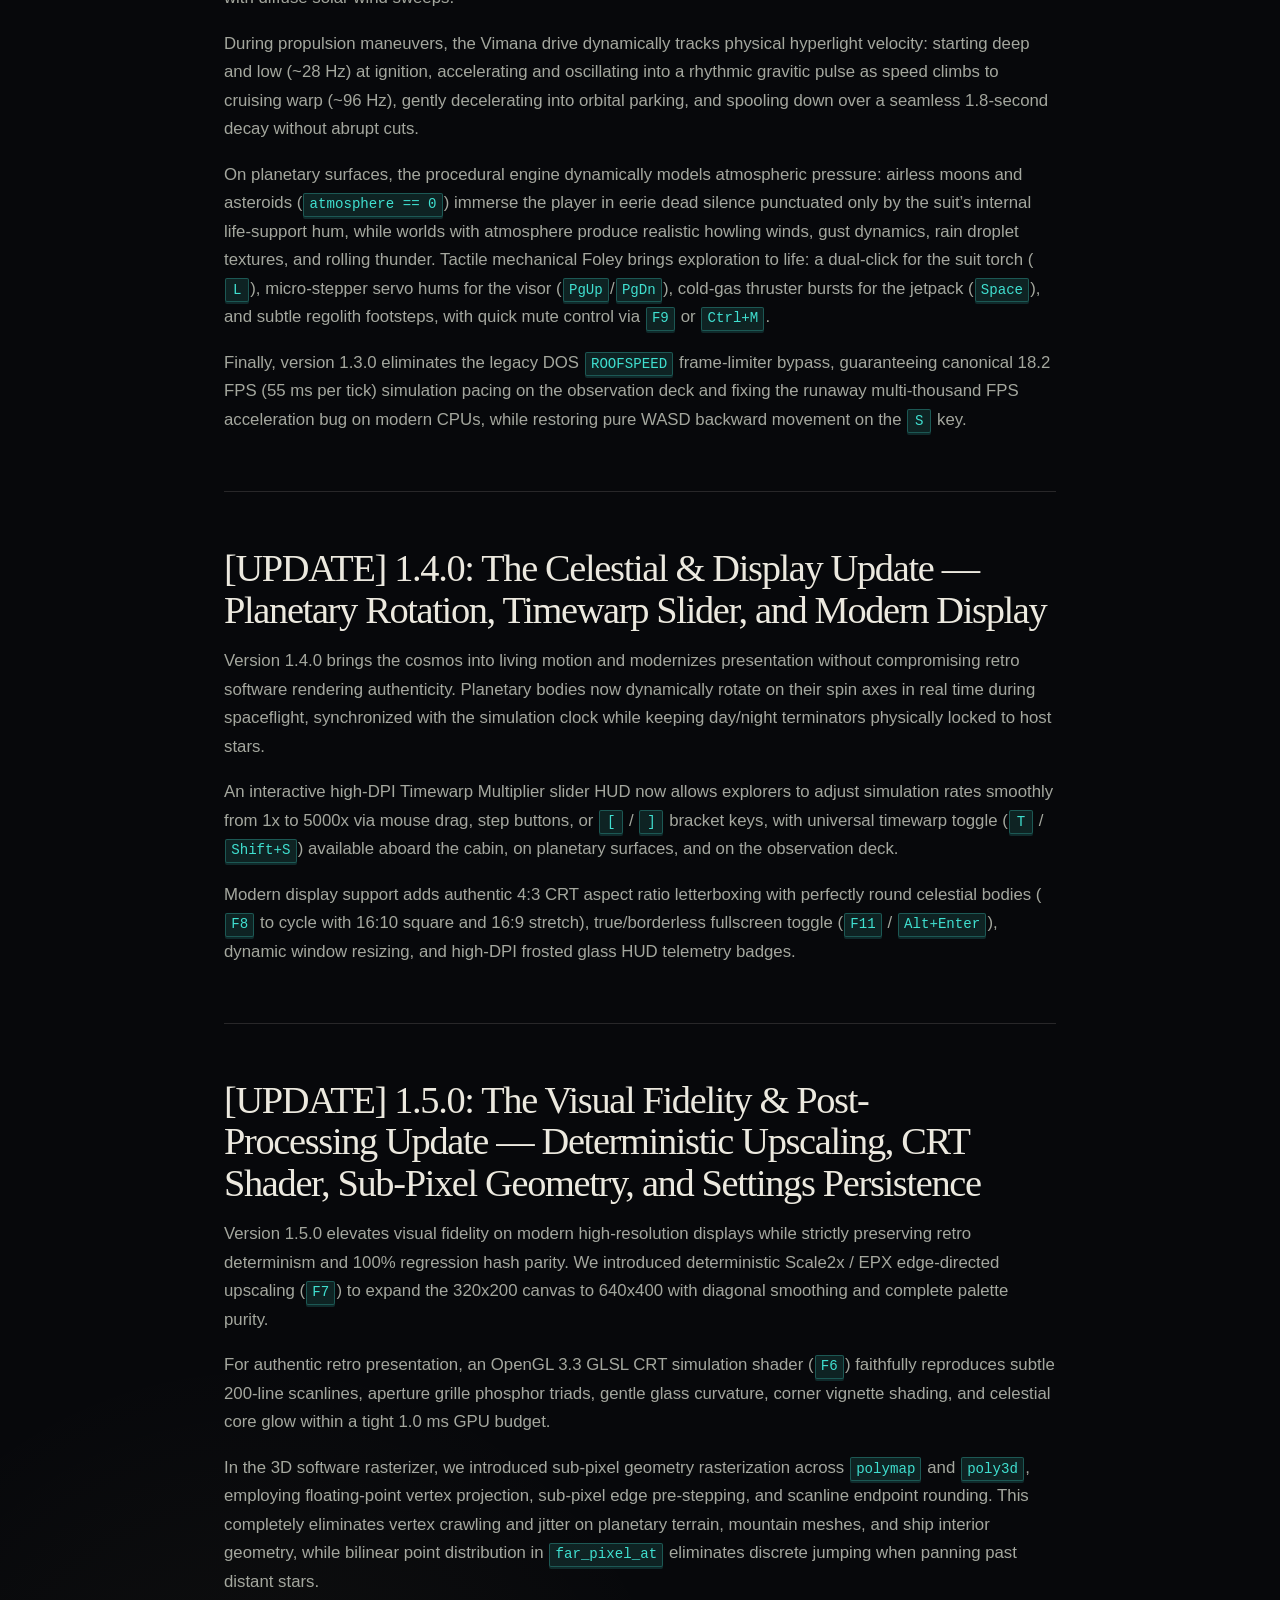
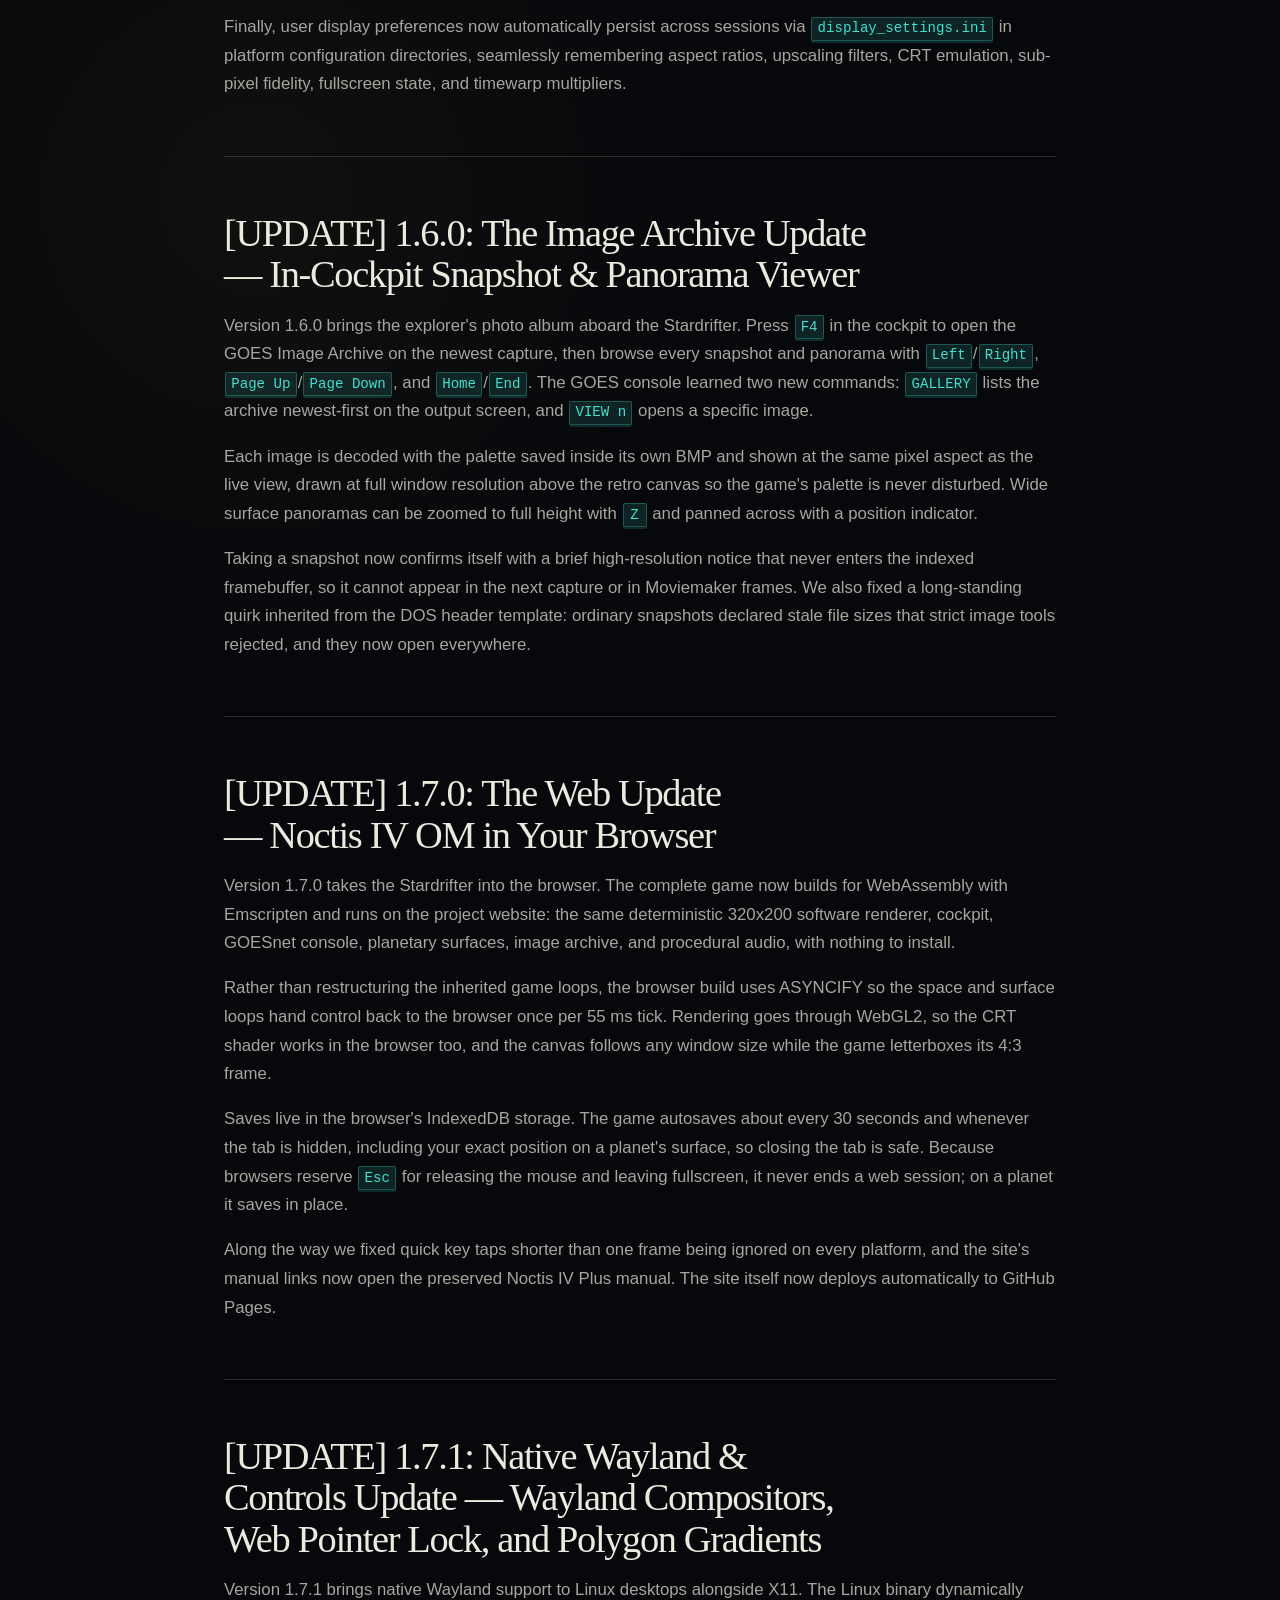
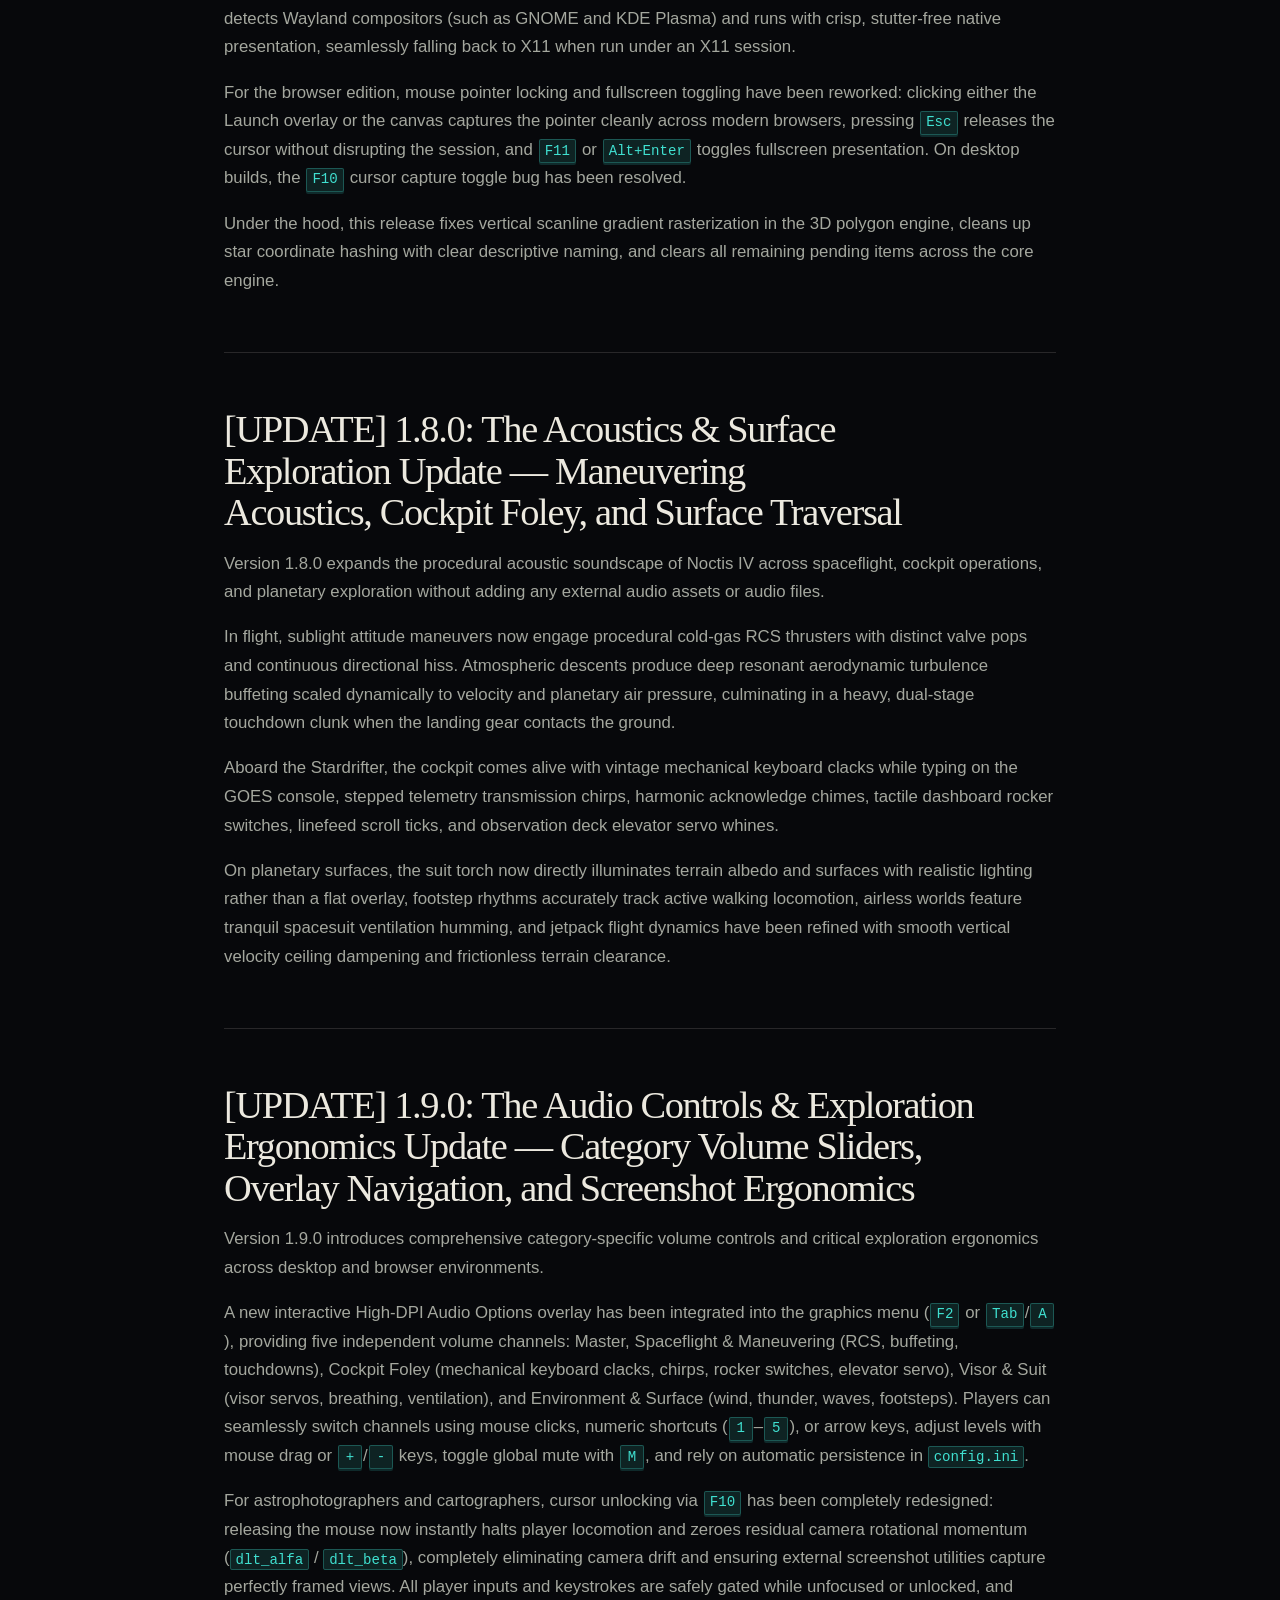
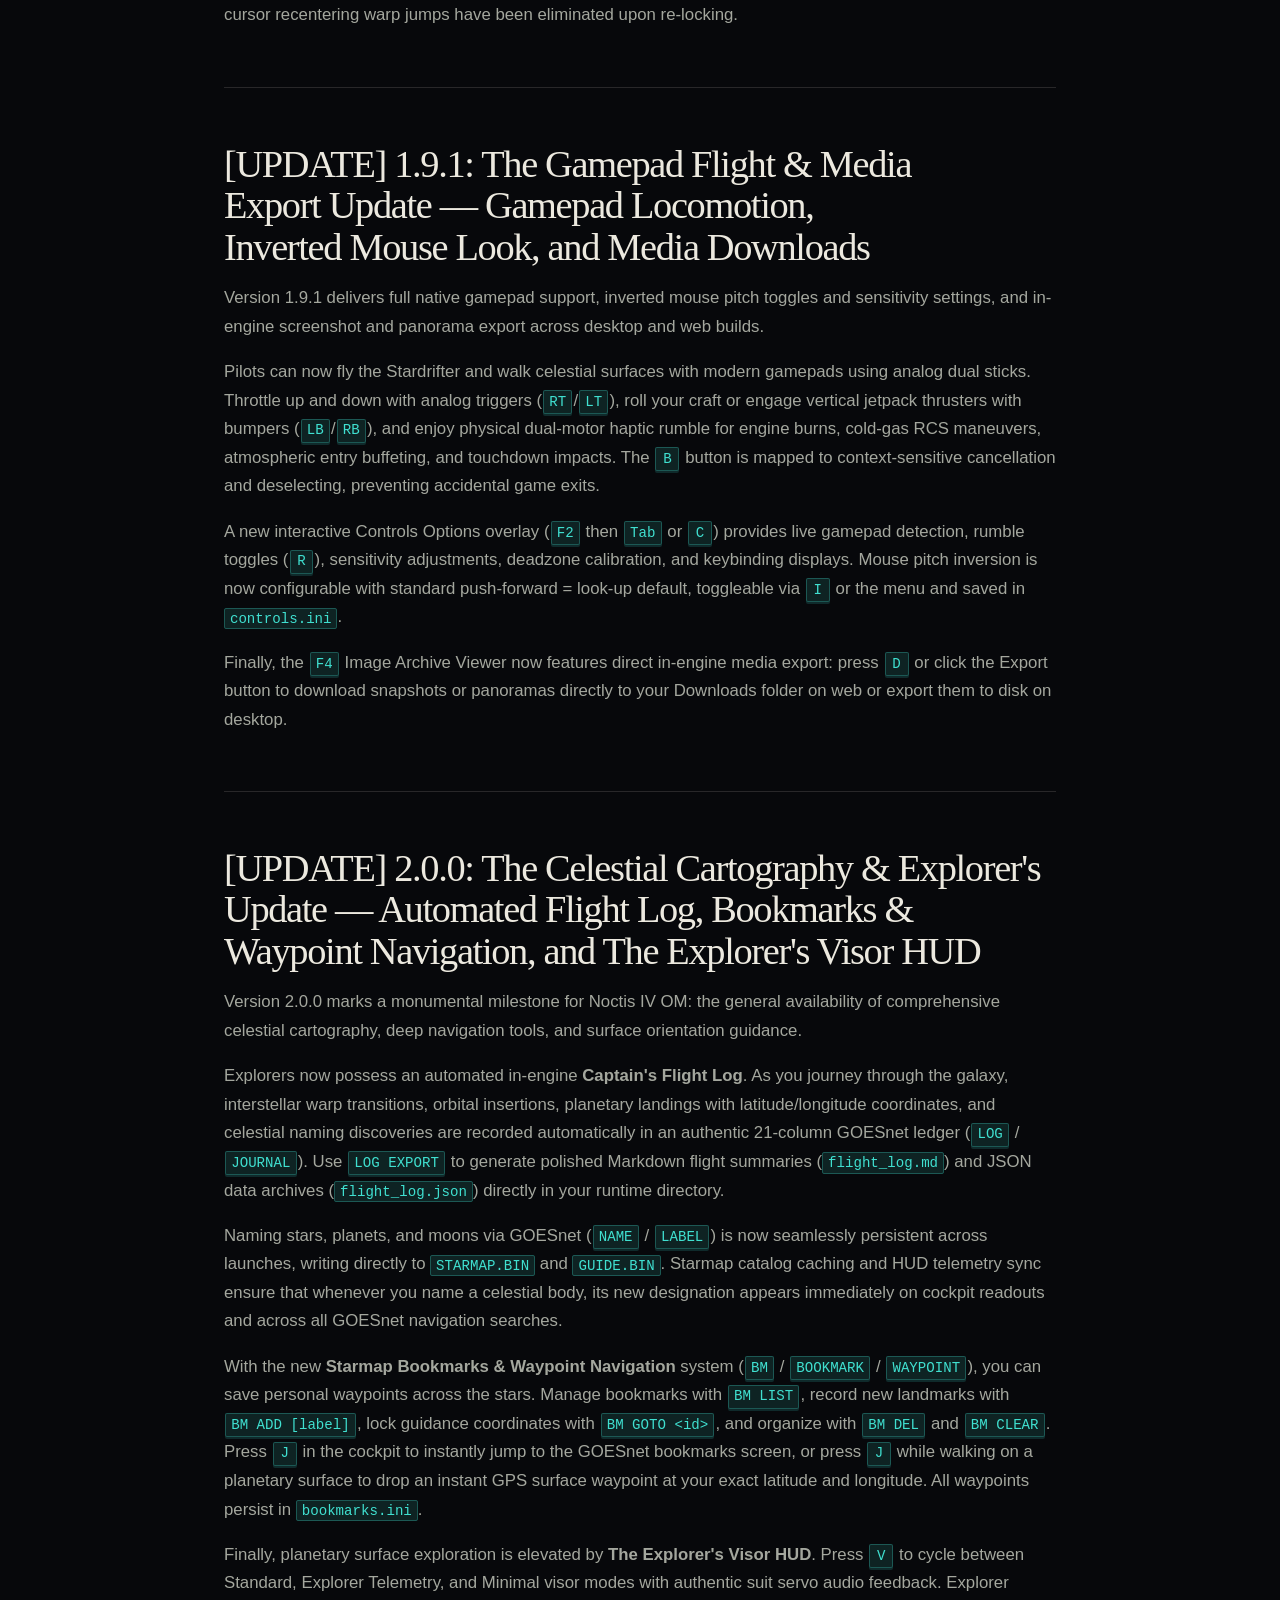
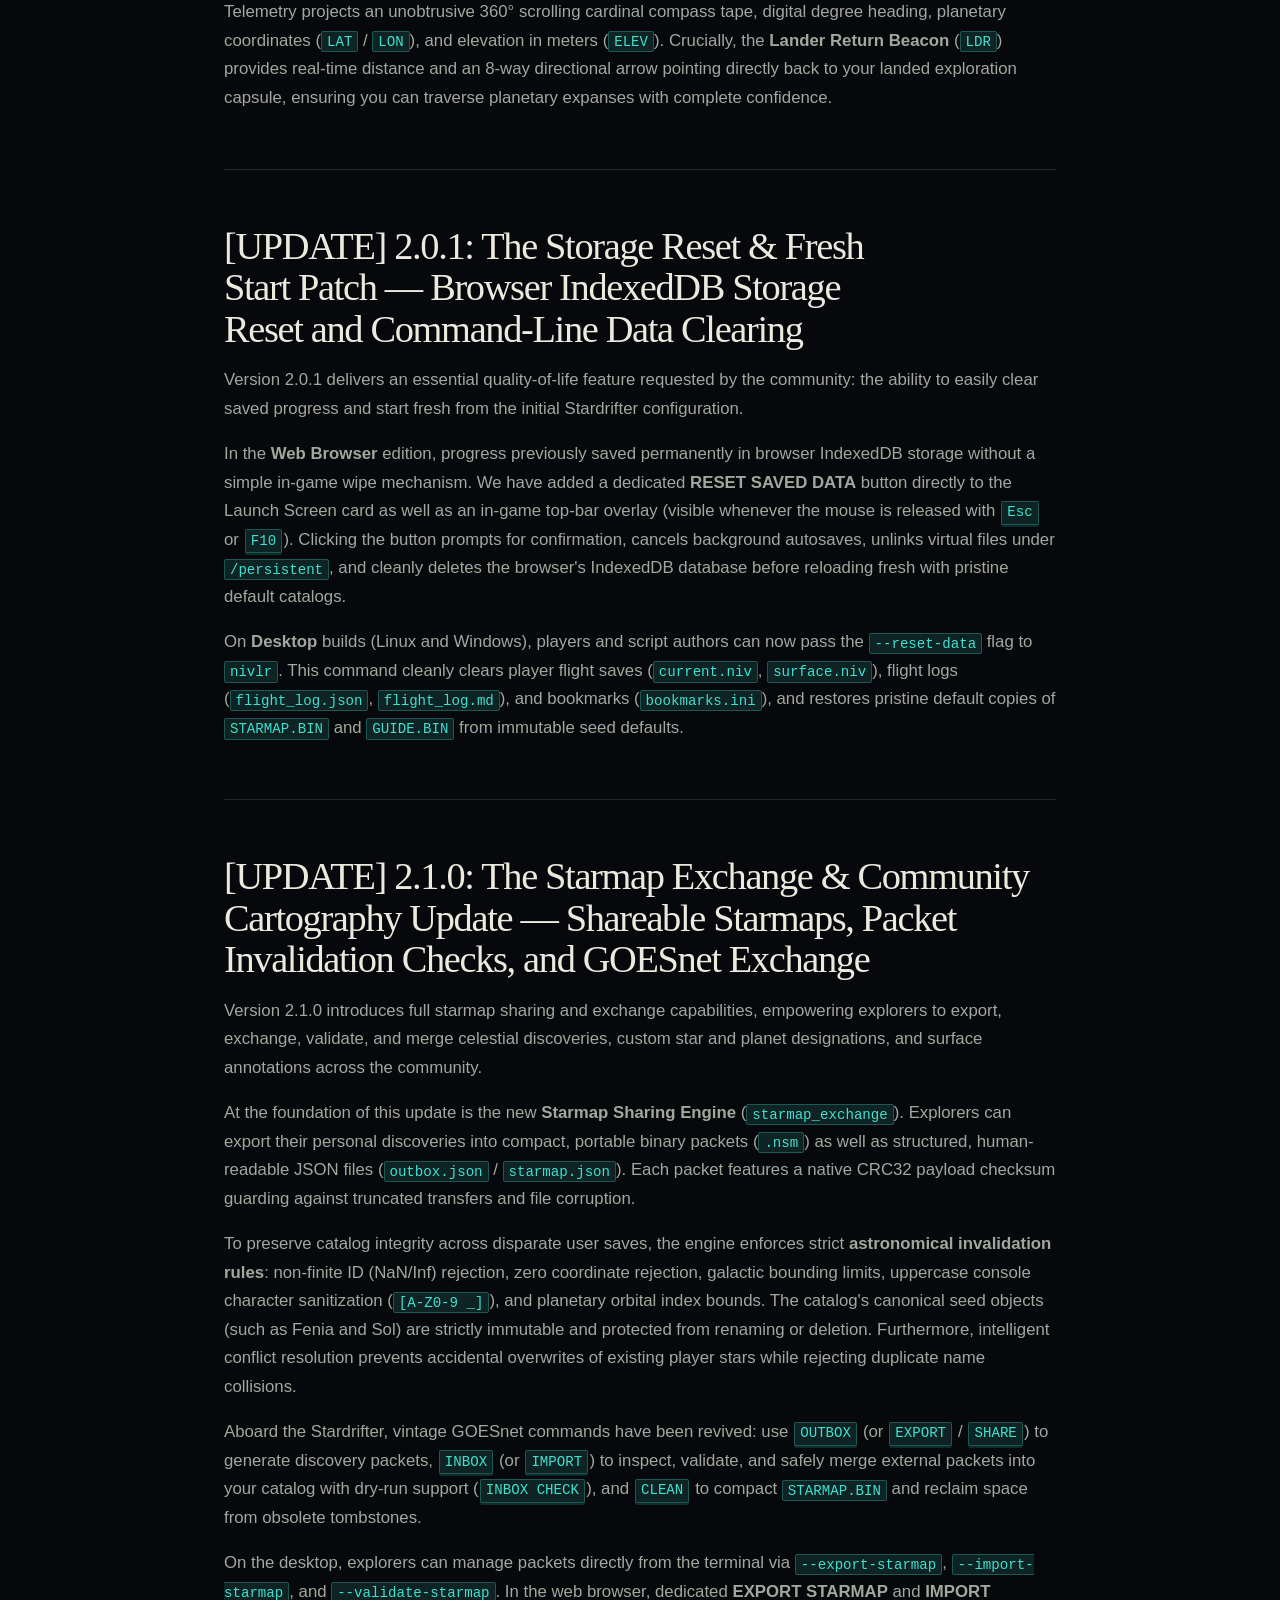
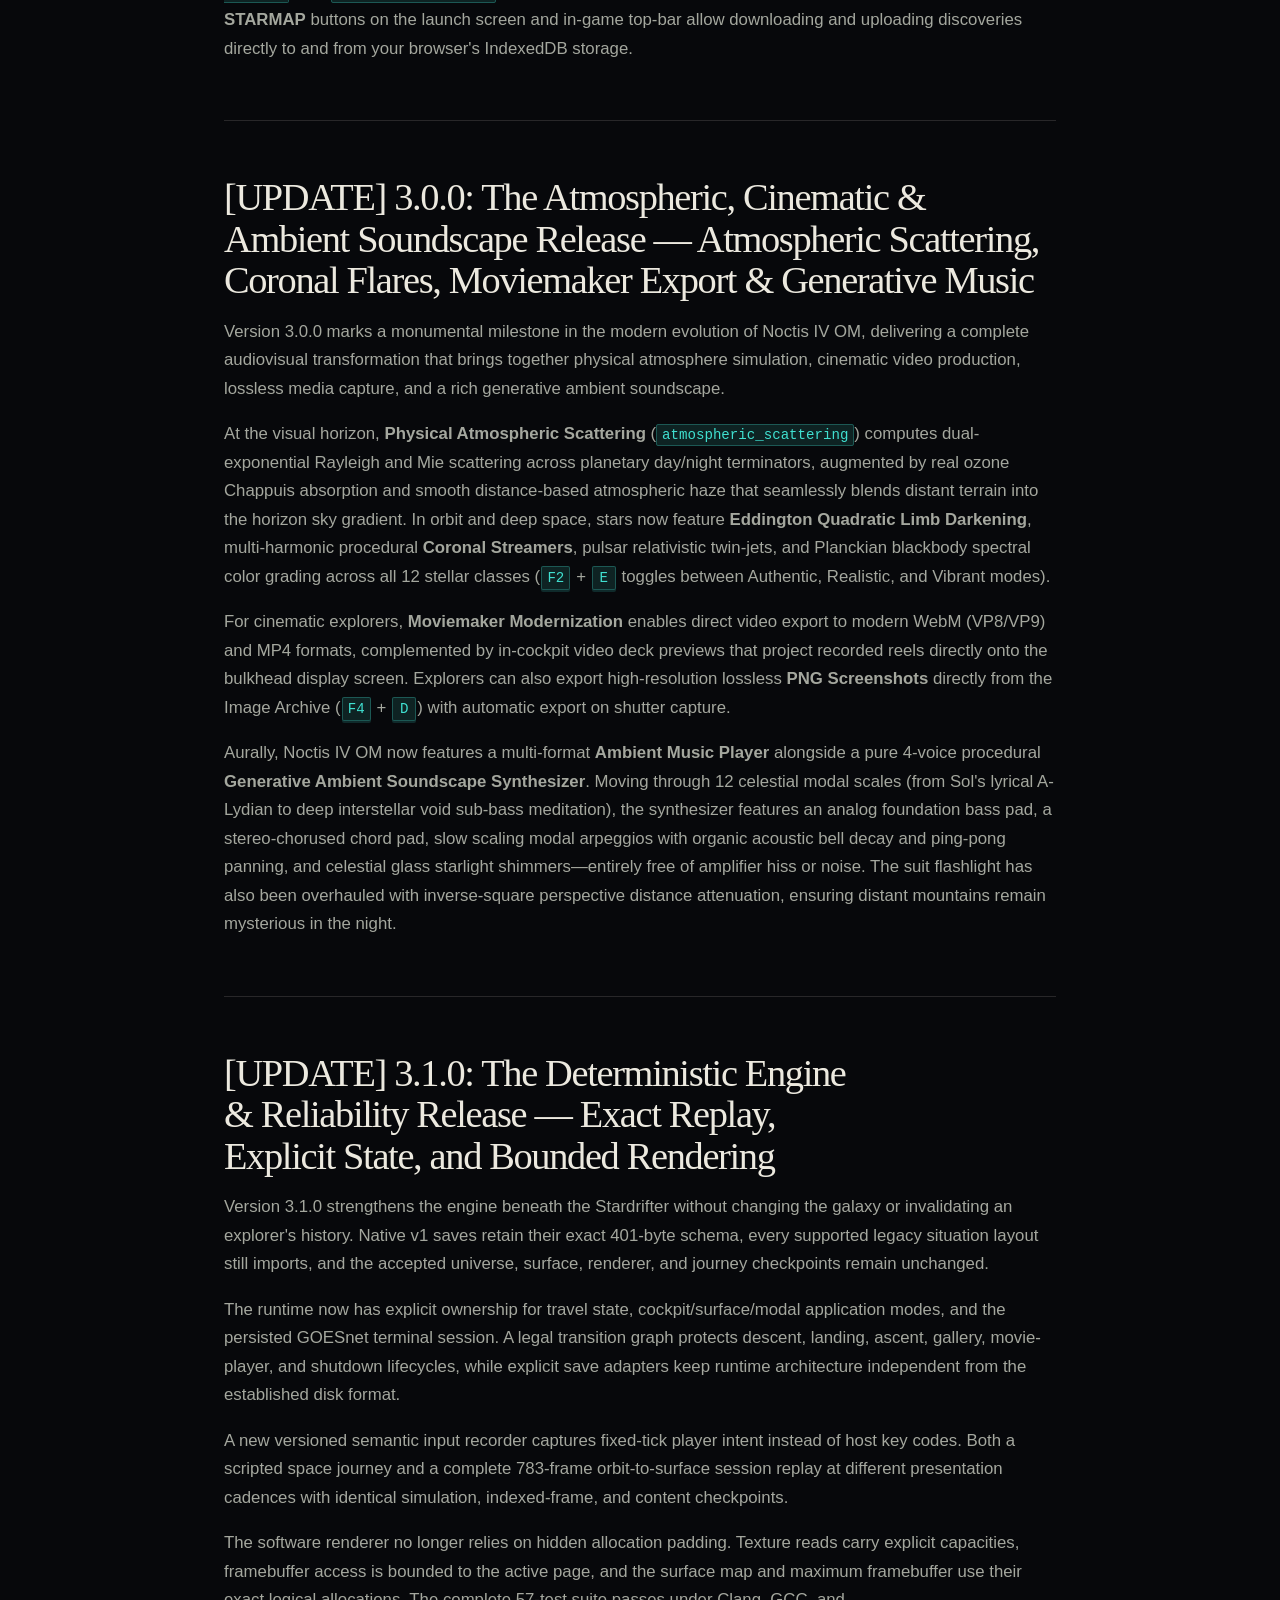
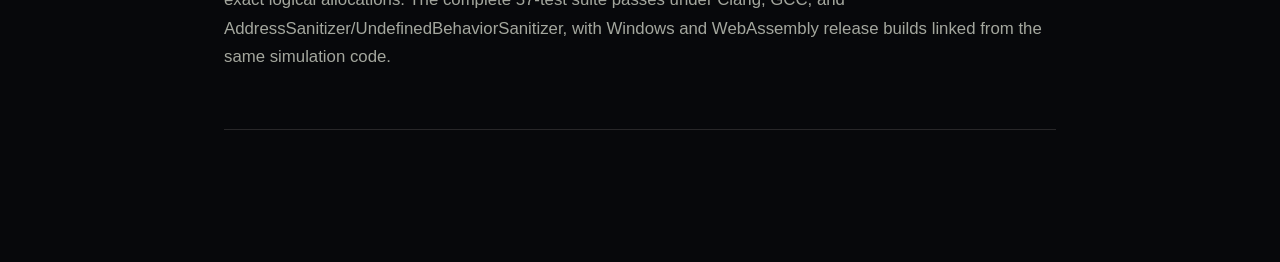
==== commit 0b9c73ef: "chore(release): publish v3.1.0" ====
--- a/devlog.html
+++ b/devlog.html
@@ -23,7 +23,7 @@
         <a href="index.html#controls">Controls</a>
         <a href="devlog.html">Dev Diary</a>
         <a href="play/">Play in Browser</a>
-        <a class="nav-cta" href="index.html#download">Get 3.0.0</a>
+        <a class="nav-cta" href="index.html#download">Get 3.1.0</a>
       </nav>
     </div>
   </header>
@@ -202,6 +202,14 @@
     <p>For cinematic explorers, <strong>Moviemaker Modernization</strong> enables direct video export to modern WebM (VP8/VP9) and MP4 formats, complemented by in-cockpit video deck previews that project recorded reels directly onto the bulkhead display screen. Explorers can also export high-resolution lossless <strong>PNG Screenshots</strong> directly from the Image Archive (<kbd>F4</kbd> + <kbd>D</kbd>) with automatic export on shutter capture.</p>
     <p>Aurally, Noctis IV OM now features a multi-format <strong>Ambient Music Player</strong> alongside a pure 4-voice procedural <strong>Generative Ambient Soundscape Synthesizer</strong>. Moving through 12 celestial modal scales (from Sol's lyrical A-Lydian to deep interstellar void sub-bass meditation), the synthesizer features an analog foundation bass pad, a stereo-chorused chord pad, slow scaling modal arpeggios with organic acoustic bell decay and ping-pong panning, and celestial glass starlight shimmers—entirely free of amplifier hiss or noise. The suit flashlight has also been overhauled with inverse-square perspective distance attenuation, ensuring distant mountains remain mysterious in the night.</p>
   </section>
+
+  <section class="update-entry">
+    <h2>[UPDATE] 3.1.0: The Deterministic Engine &amp; Reliability Release — Exact Replay, Explicit State, and Bounded Rendering</h2>
+    <p>Version 3.1.0 strengthens the engine beneath the Stardrifter without changing the galaxy or invalidating an explorer's history. Native v1 saves retain their exact 401-byte schema, every supported legacy situation layout still imports, and the accepted universe, surface, renderer, and journey checkpoints remain unchanged.</p>
+    <p>The runtime now has explicit ownership for travel state, cockpit/surface/modal application modes, and the persisted GOESnet terminal session. A legal transition graph protects descent, landing, ascent, gallery, movie-player, and shutdown lifecycles, while explicit save adapters keep runtime architecture independent from the established disk format.</p>
+    <p>A new versioned semantic input recorder captures fixed-tick player intent instead of host key codes. Both a scripted space journey and a complete 783-frame orbit-to-surface session replay at different presentation cadences with identical simulation, indexed-frame, and content checkpoints.</p>
+    <p>The software renderer no longer relies on hidden allocation padding. Texture reads carry explicit capacities, framebuffer access is bounded to the active page, and the surface map and maximum framebuffer use their exact logical allocations. The complete 57-test suite passes under Clang, GCC, and AddressSanitizer/UndefinedBehaviorSanitizer, with Windows and WebAssembly release builds linked from the same simulation code.</p>
+  </section>
 </article>
 </body>
 </html>
--- a/site.css
+++ b/site.css
@@ -476,6 +476,104 @@
   white-space: nowrap;
 }
 
+/* TECHNICAL FEATURES */
+.technical-features {
+  margin-top: 4rem;
+  padding-top: 3.5rem;
+  border-top: 1px solid var(--line);
+}
+
+.tech-header {
+  margin-bottom: 2.5rem;
+}
+
+.tech-header h3 {
+  font-size: clamp(1.8rem, 3.2vw, 2.5rem);
+  margin-bottom: 0.6rem;
+}
+
+.tech-header p {
+  color: var(--muted);
+  font-size: 1rem;
+  max-width: 48rem;
+  margin-bottom: 0;
+}
+
+.tech-grid {
+  display: grid;
+  grid-template-columns: repeat(2, 1fr);
+  gap: 1.5rem;
+}
+
+.tech-card {
+  background: var(--panel);
+  border: 1px solid var(--line);
+  padding: clamp(1.6rem, 3vw, 2.2rem);
+  display: flex;
+  flex-direction: column;
+  transition: border-color 0.25s ease, transform 0.25s ease;
+}
+
+.tech-card:hover {
+  border-color: rgba(64, 224, 208, 0.4);
+  transform: translateY(-2px);
+  box-shadow: 0 8px 24px rgba(0, 0, 0, 0.35);
+}
+
+.tech-card-header {
+  margin-bottom: 1.25rem;
+  padding-bottom: 1rem;
+  border-bottom: 1px solid var(--line);
+}
+
+.tech-tag {
+  display: inline-block;
+  font-family: ui-monospace, SFMono-Regular, Consolas, monospace;
+  font-size: 0.72rem;
+  font-weight: 700;
+  letter-spacing: 0.14em;
+  color: var(--signal);
+  margin-bottom: 0.35rem;
+  text-transform: uppercase;
+}
+
+.tech-card h4 {
+  font-family: Georgia, "Times New Roman", serif;
+  font-size: 1.35rem;
+  color: var(--ink);
+  margin: 0;
+}
+
+.tech-list {
+  list-style: none;
+  margin: 0;
+  padding: 0;
+  display: flex;
+  flex-direction: column;
+  gap: 0.85rem;
+  font-size: 0.88rem;
+  color: var(--muted);
+  line-height: 1.55;
+}
+
+.tech-list li {
+  position: relative;
+  padding-left: 1.25rem;
+}
+
+.tech-list li::before {
+  content: "▪";
+  position: absolute;
+  left: 0;
+  color: var(--signal);
+  font-size: 0.75rem;
+  top: 0.1rem;
+}
+
+.tech-list strong {
+  color: var(--ink);
+}
+
 /* LORE / INTRO */
 .intro-grid {
   display: grid;
@@ -853,6 +951,9 @@
   .controls-grid {
     grid-template-columns: 1fr;
   }
+  .tech-grid {
+    grid-template-columns: 1fr;
+  }
 }
 
 @media (max-width: 600px) {
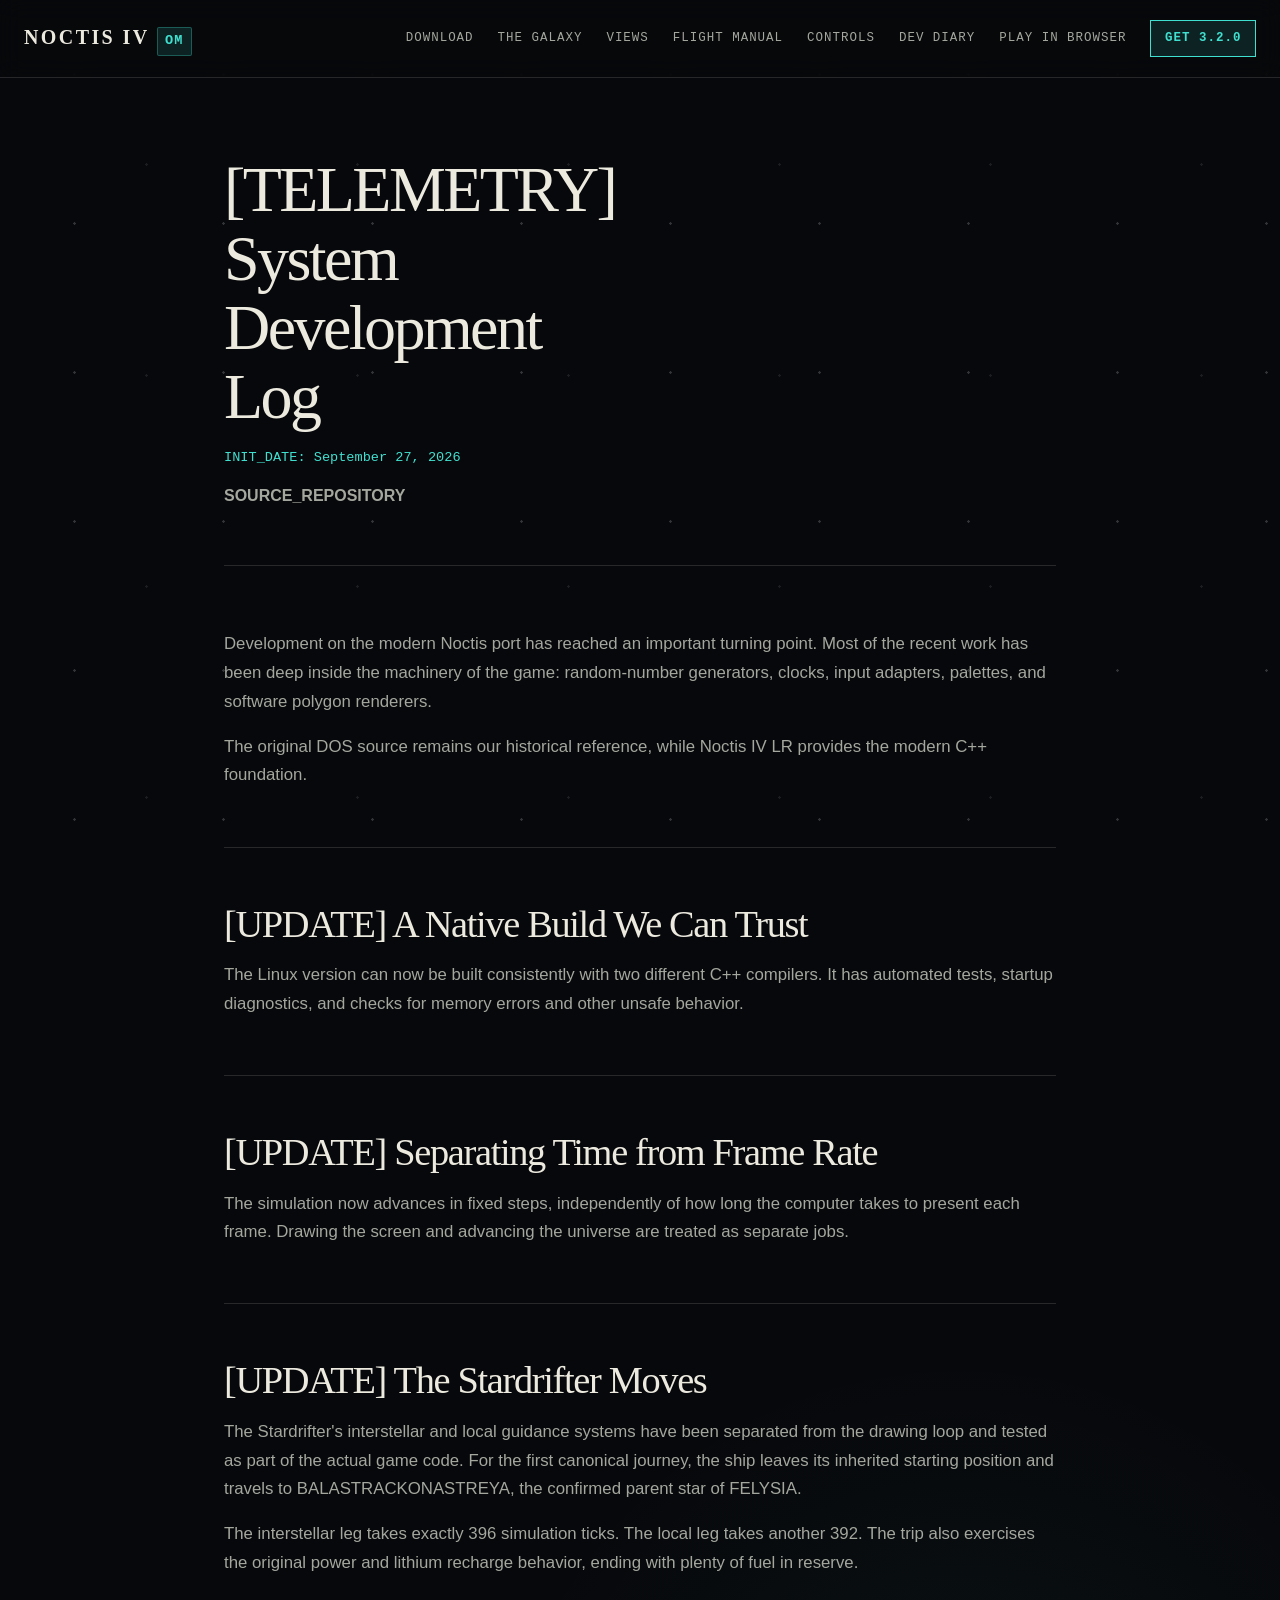
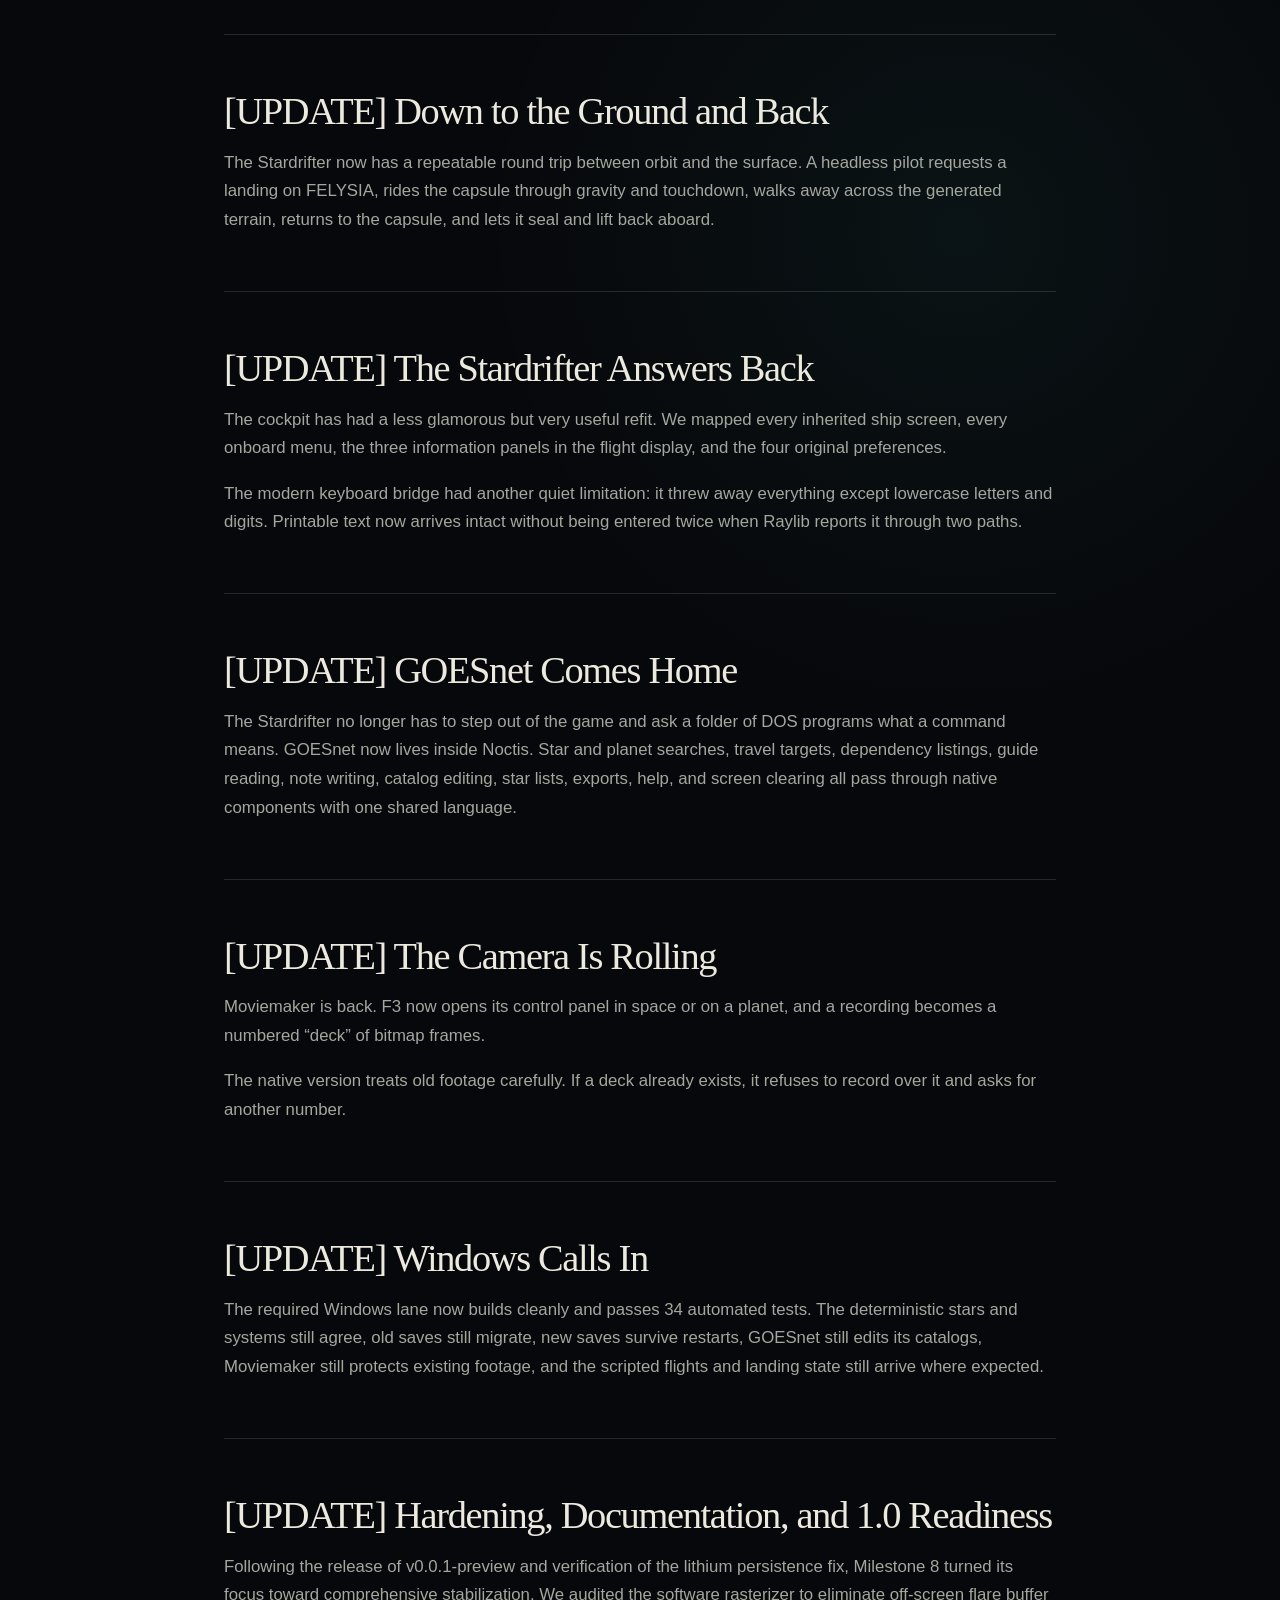
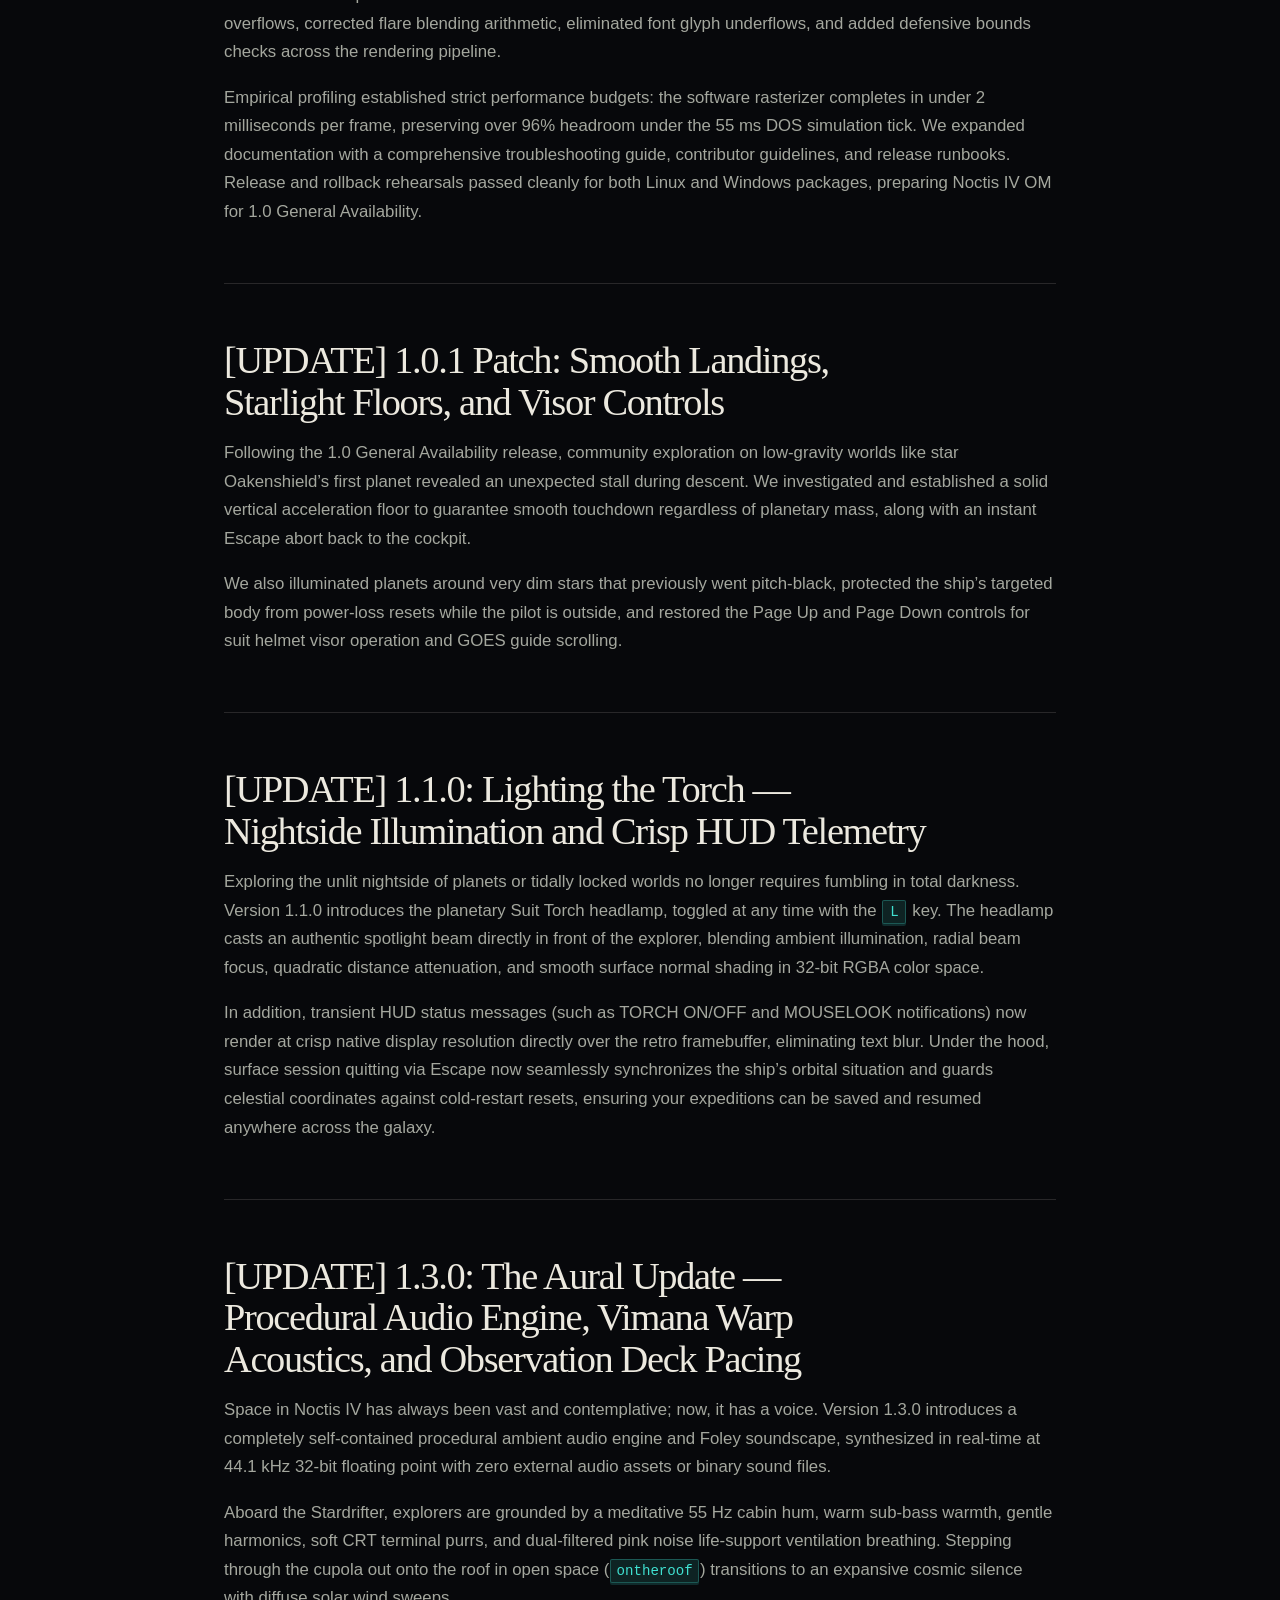
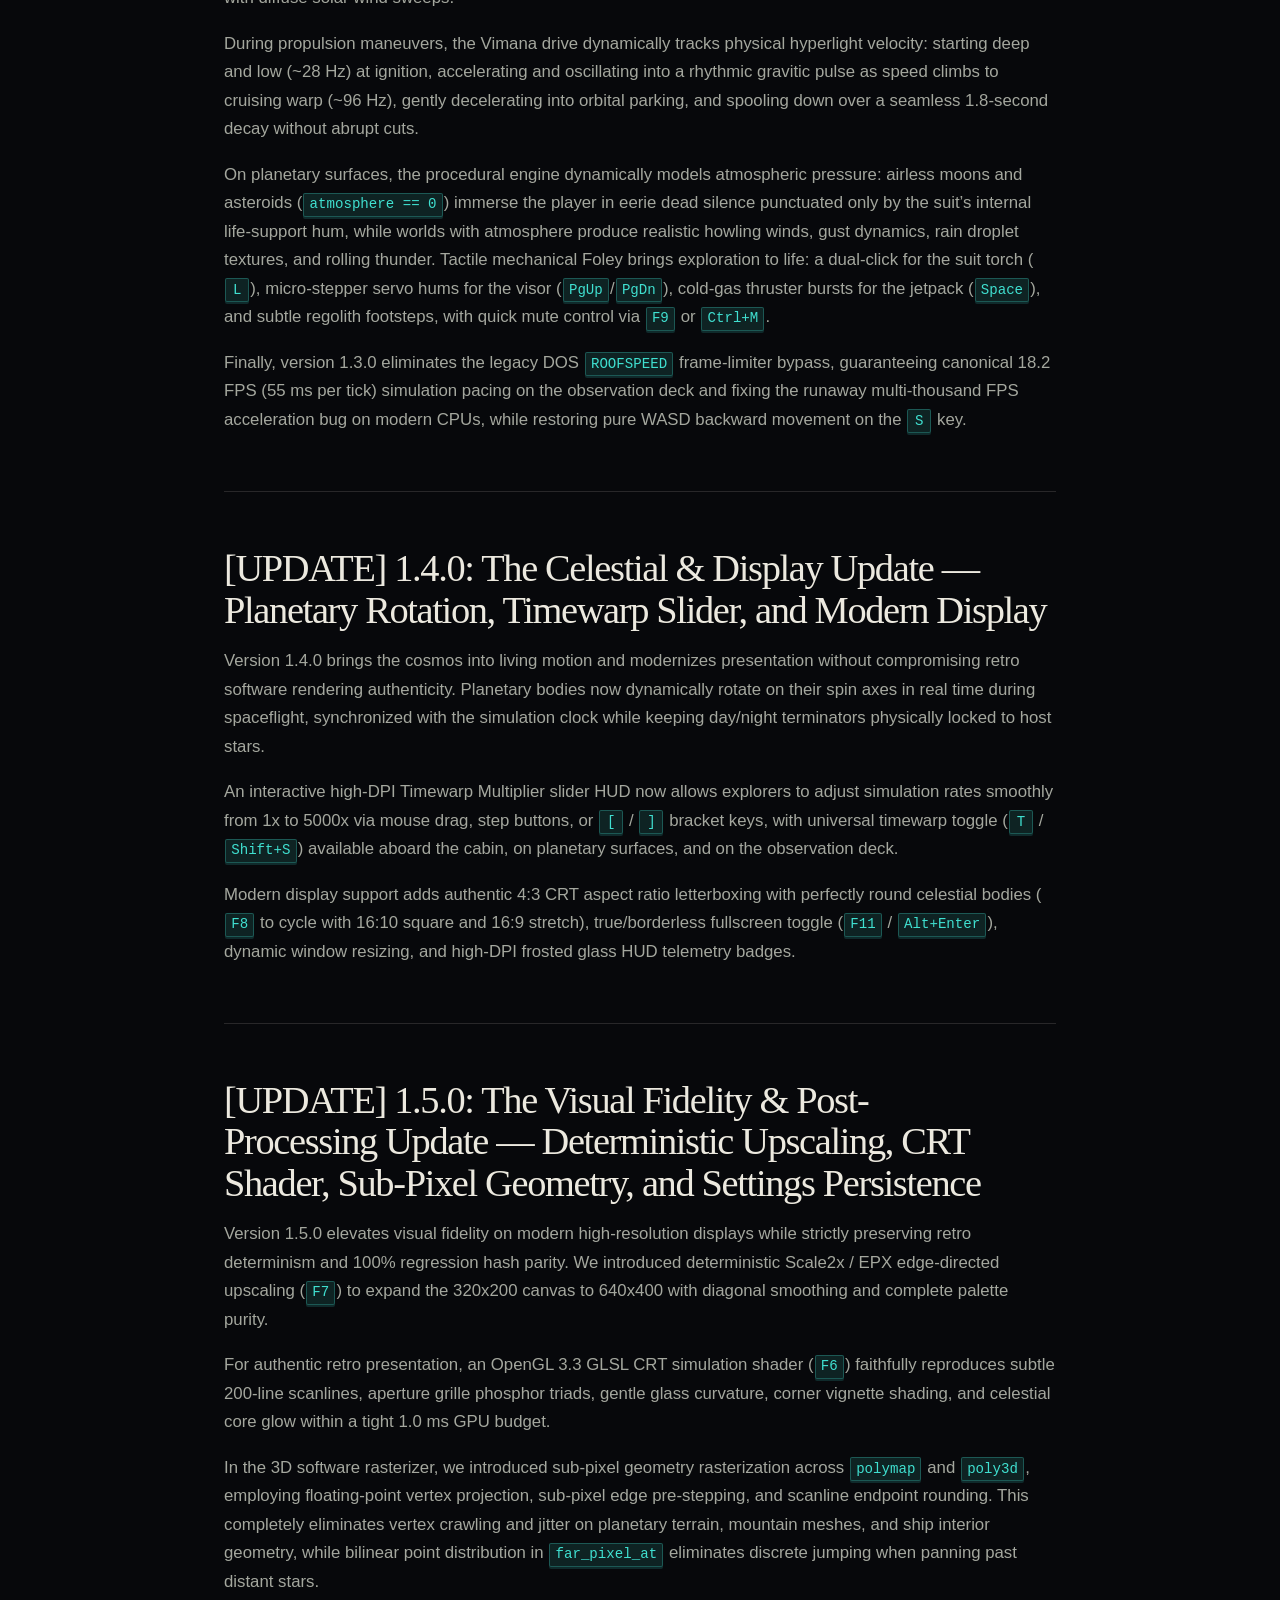
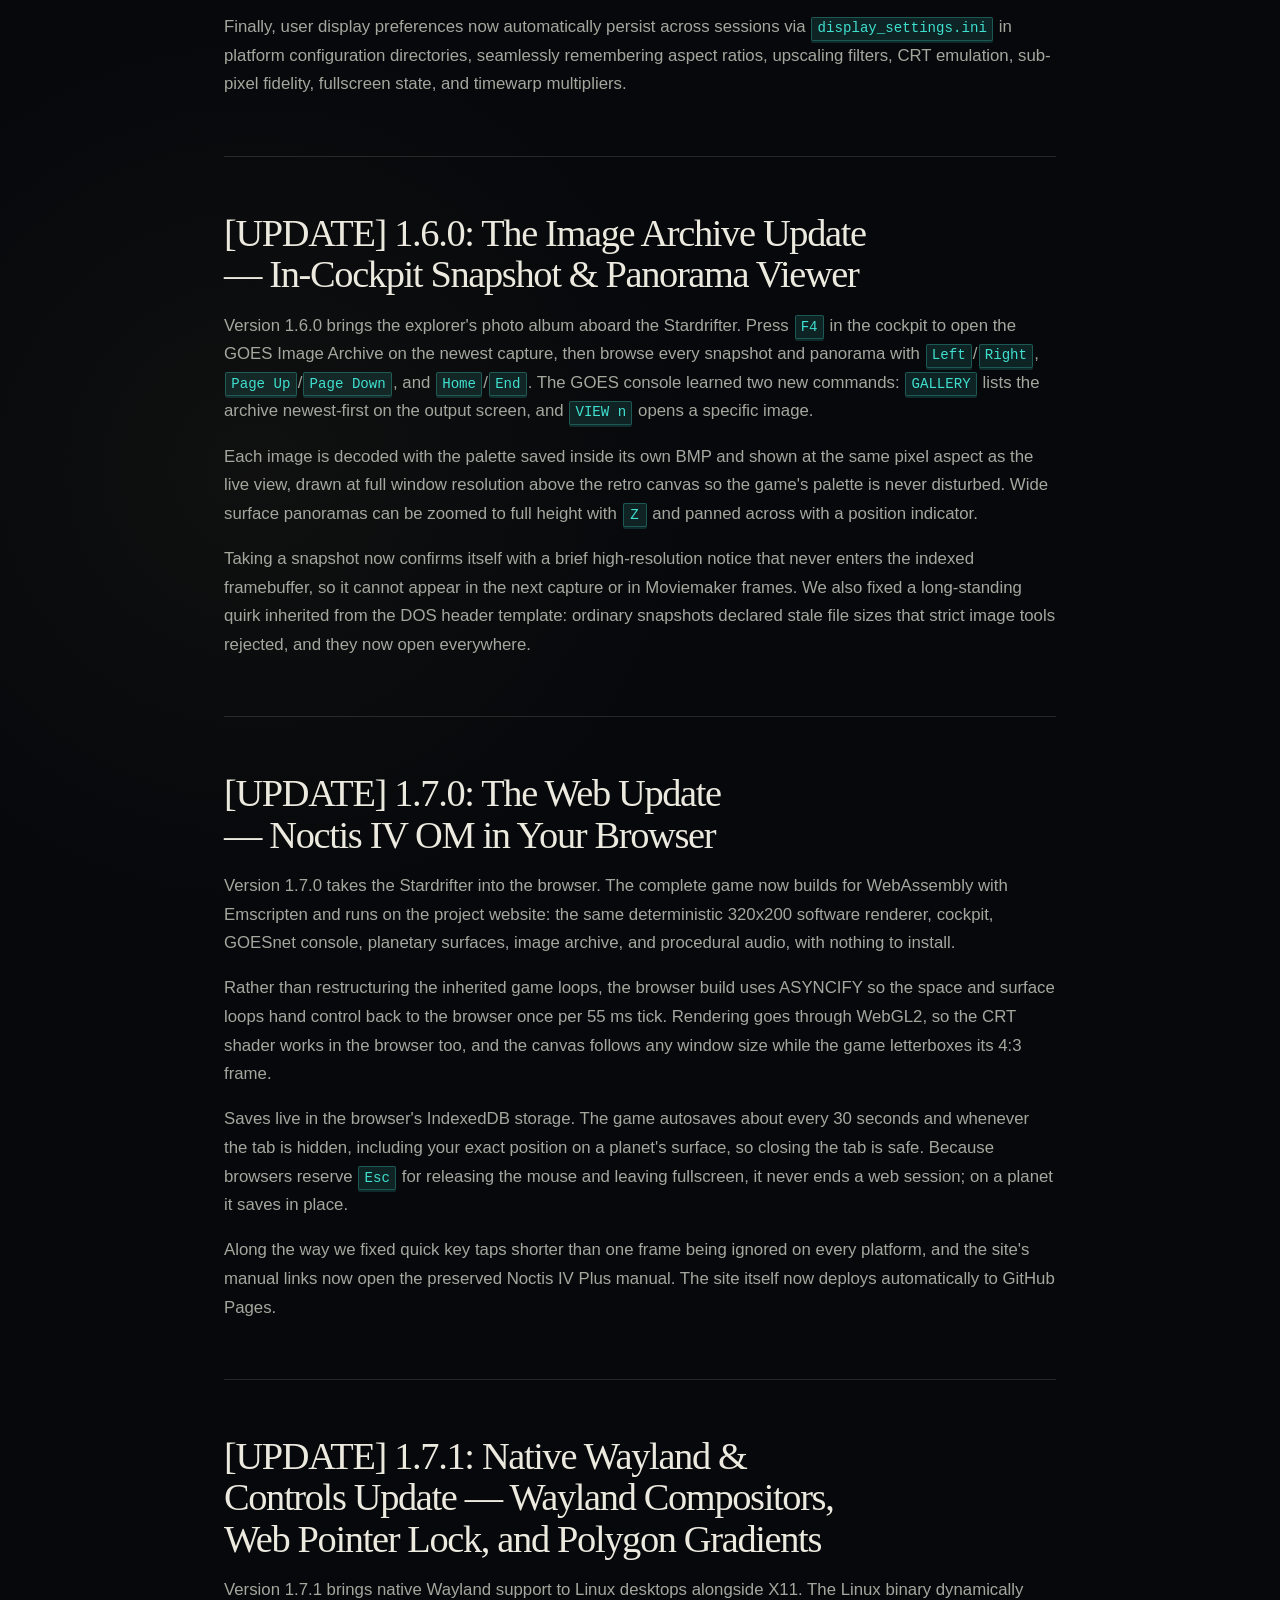
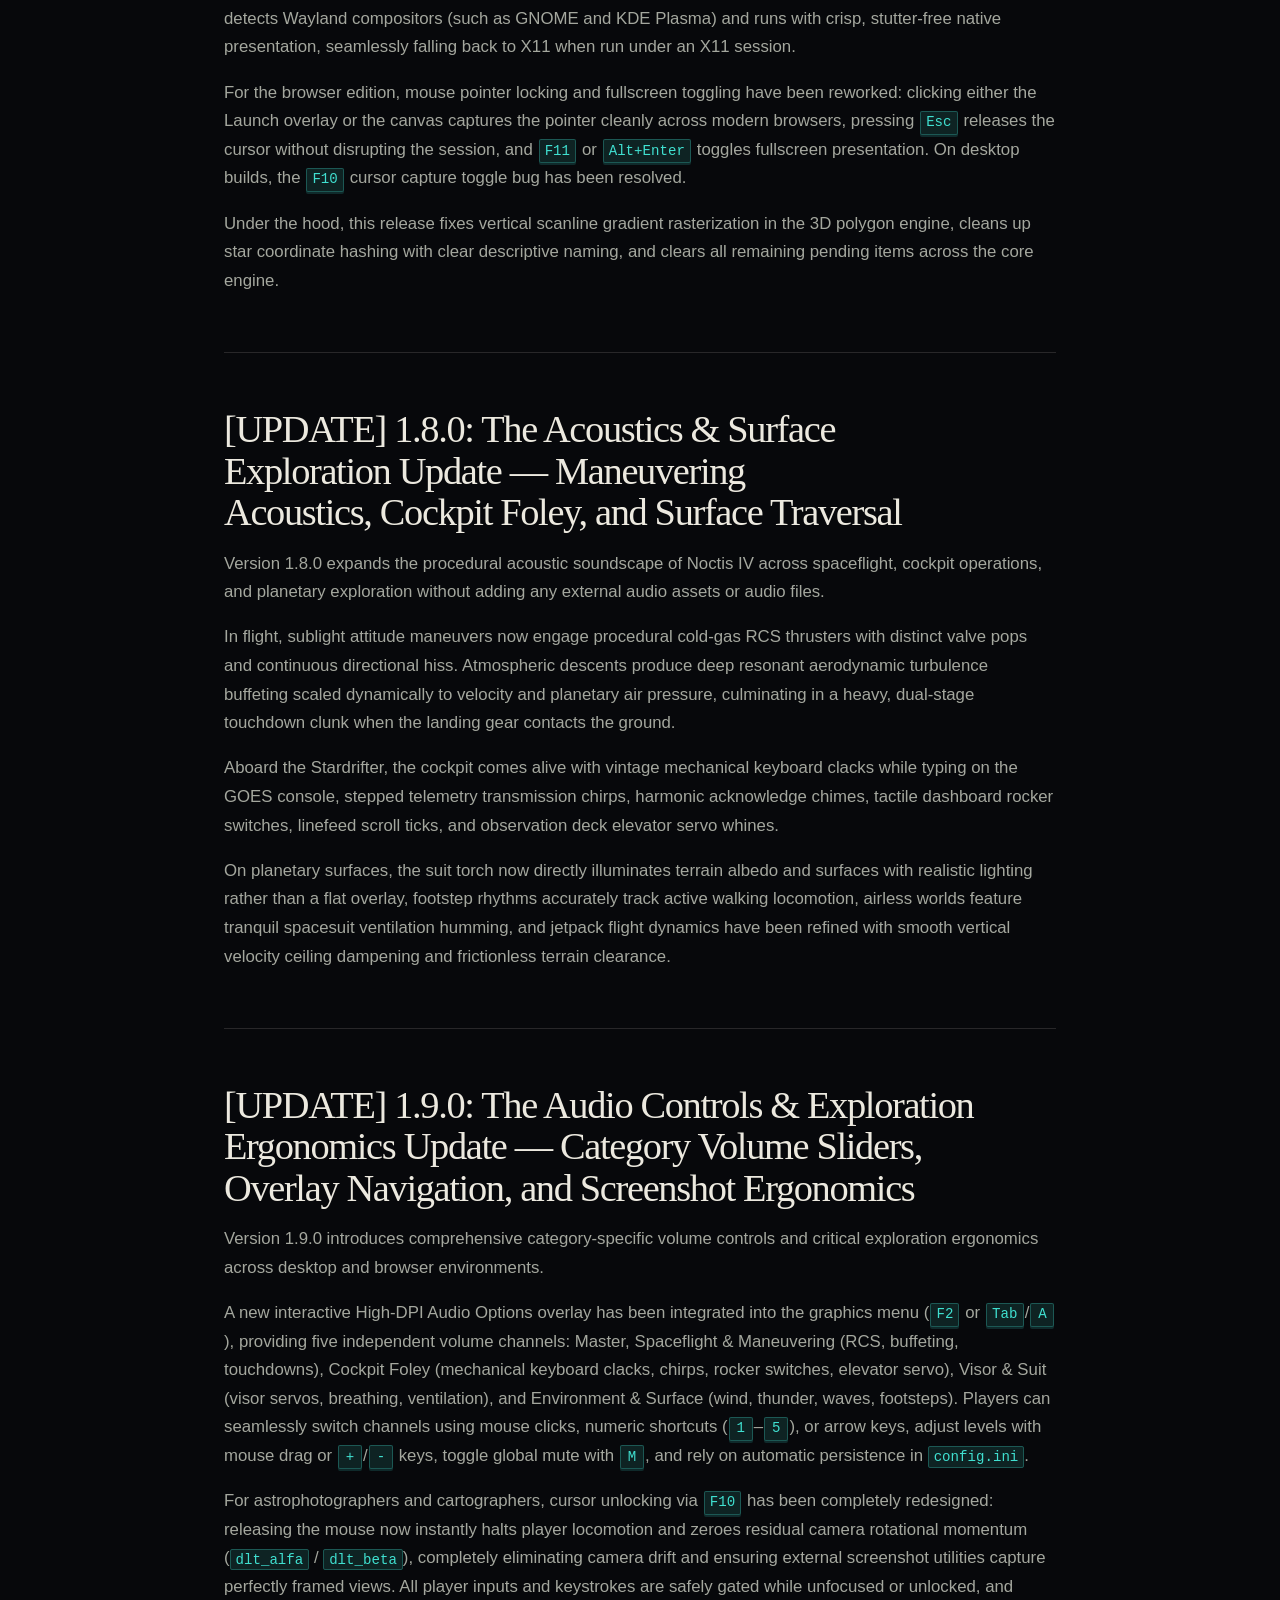
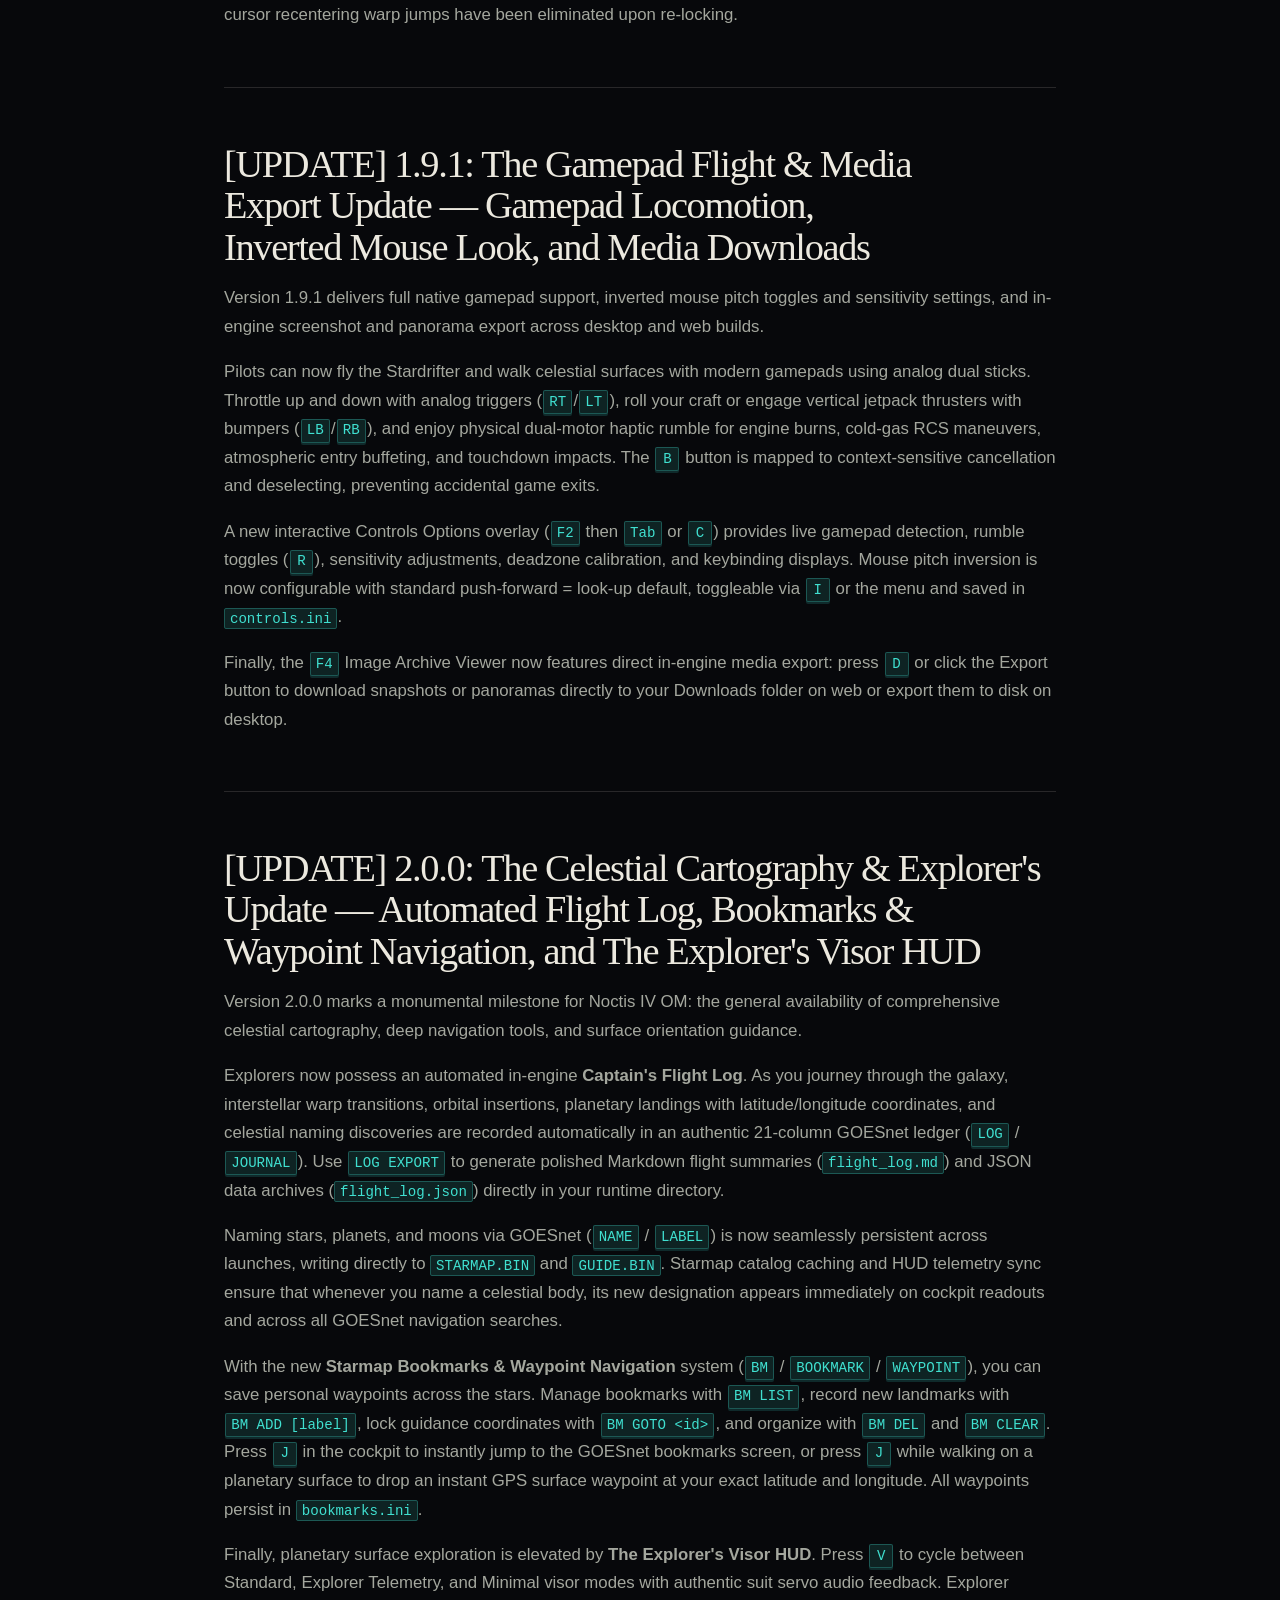
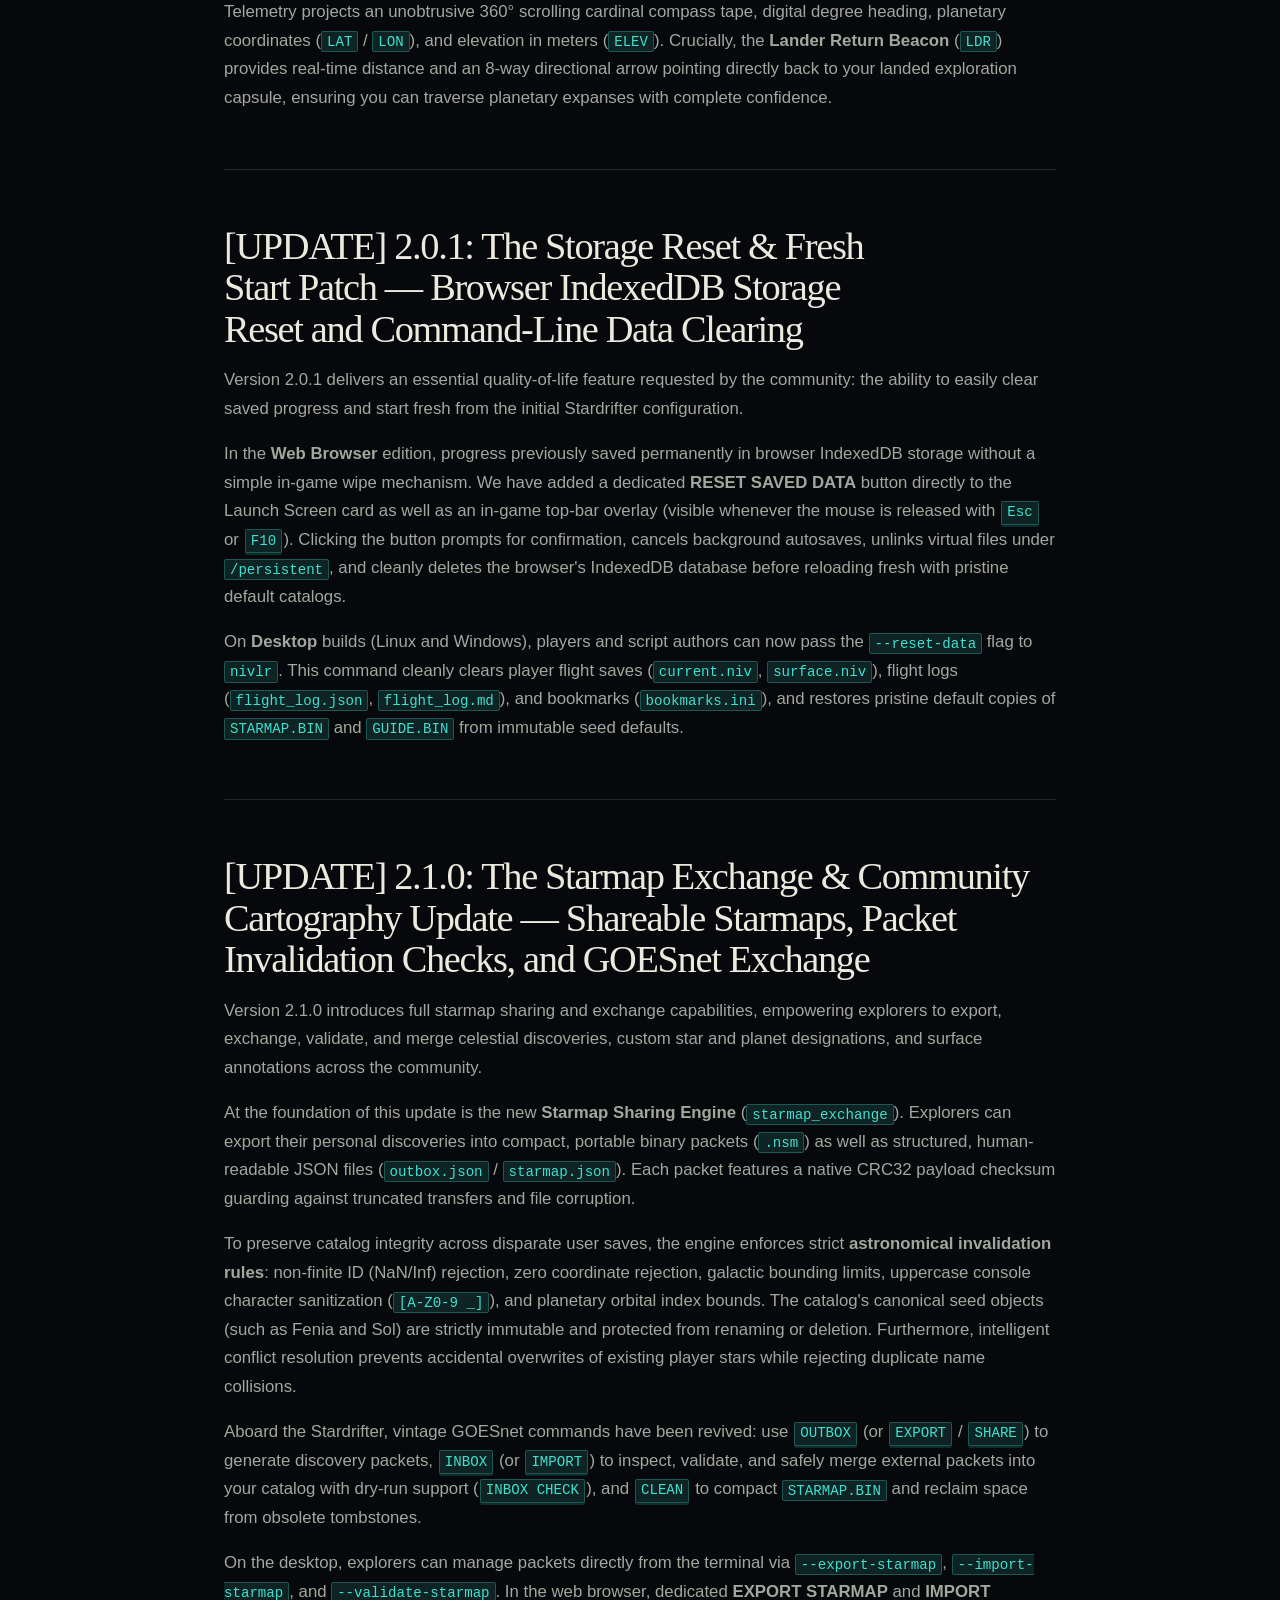
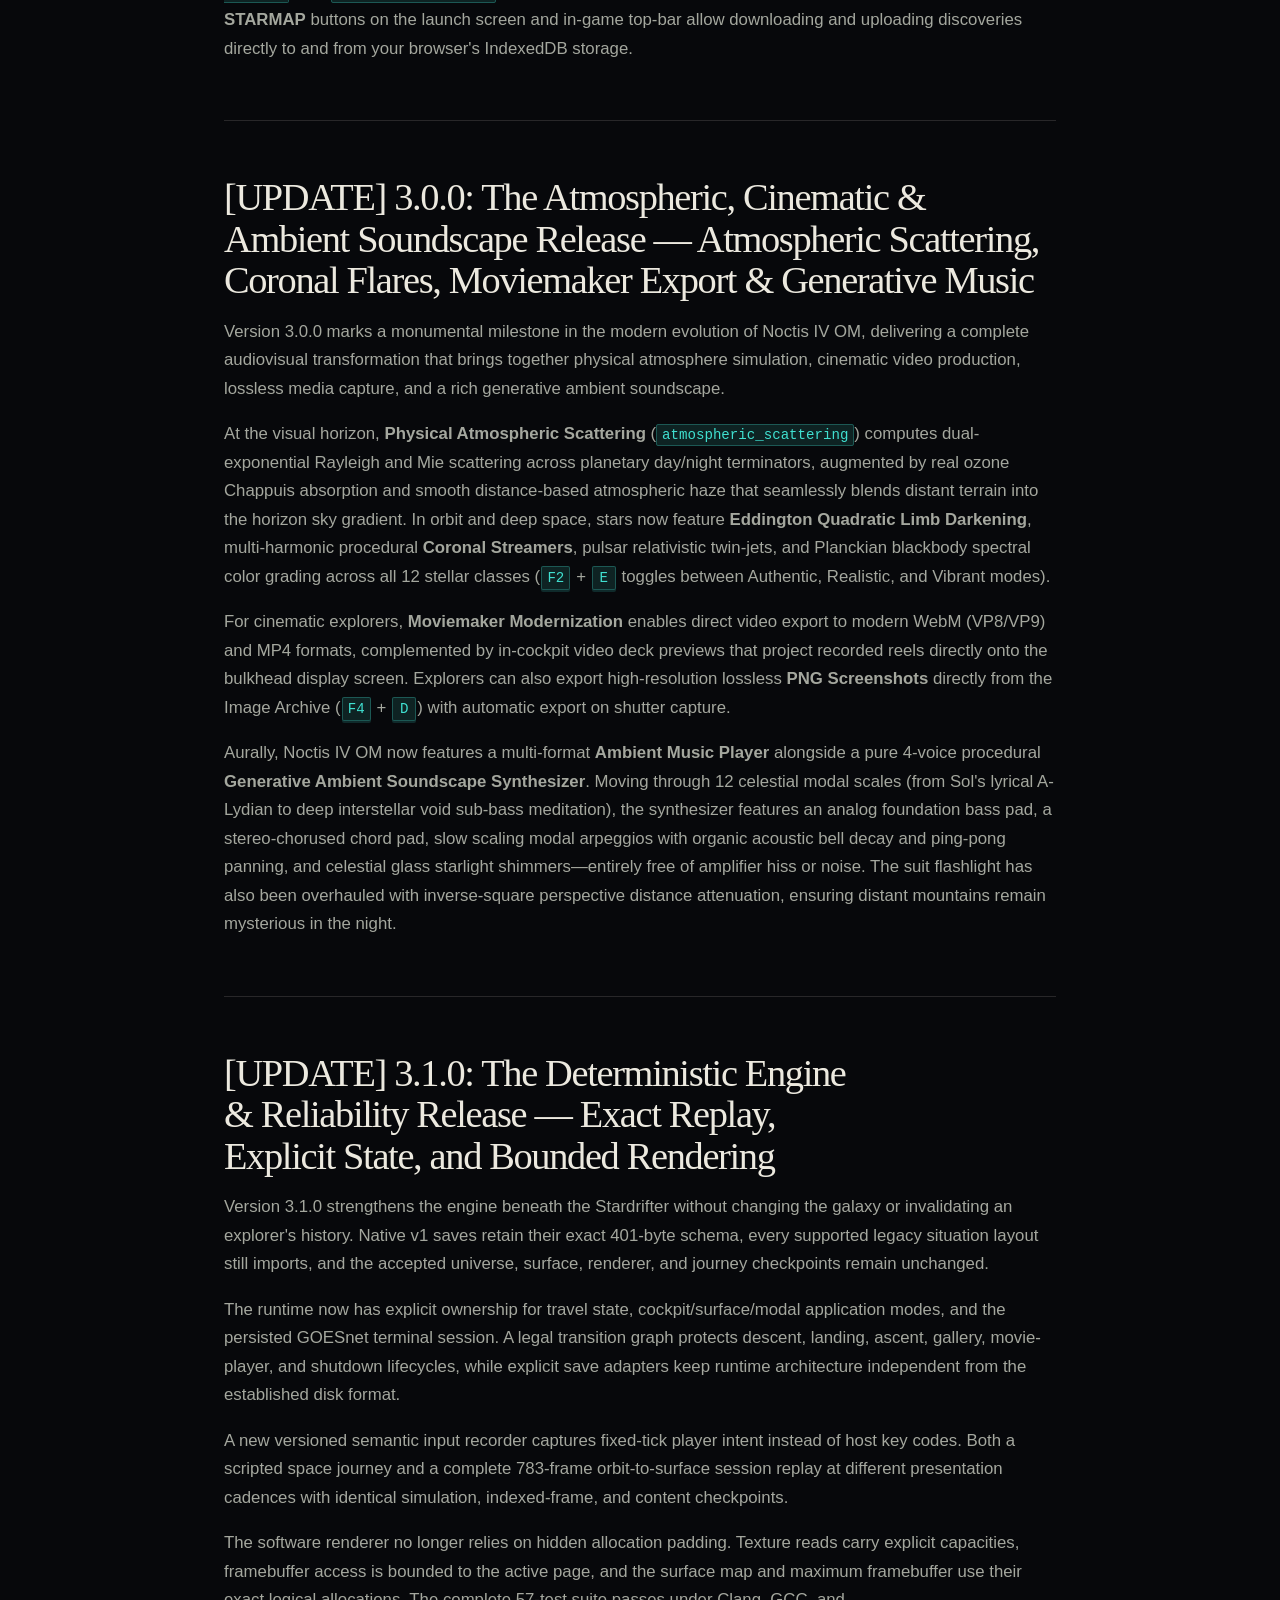
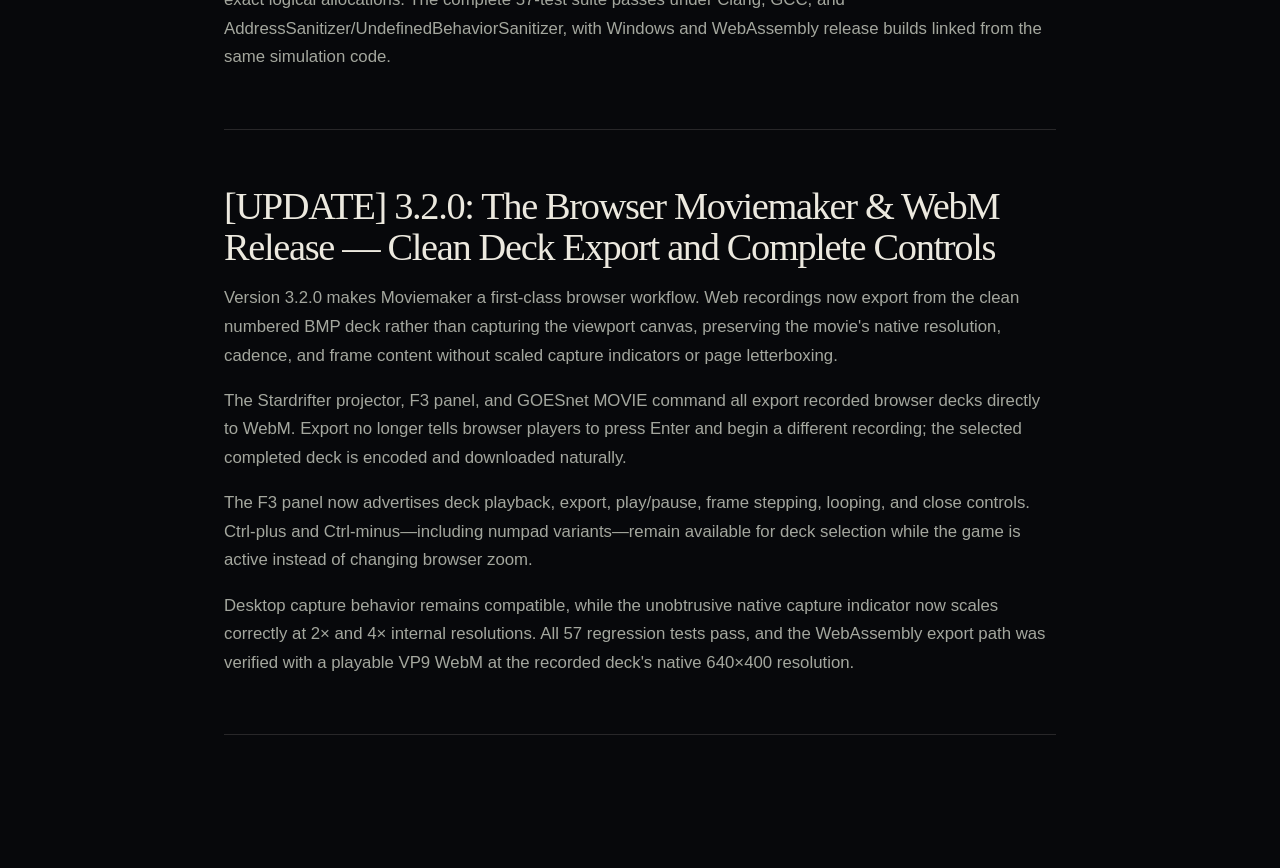
==== commit 560a7a7e: "chore(release): publish v3.2.0" ====
--- a/devlog.html
+++ b/devlog.html
@@ -23,7 +23,7 @@
         <a href="index.html#controls">Controls</a>
         <a href="devlog.html">Dev Diary</a>
         <a href="play/">Play in Browser</a>
-        <a class="nav-cta" href="index.html#download">Get 3.1.0</a>
+        <a class="nav-cta" href="index.html#download">Get 3.2.0</a>
       </nav>
     </div>
   </header>
@@ -210,6 +210,14 @@
     <p>A new versioned semantic input recorder captures fixed-tick player intent instead of host key codes. Both a scripted space journey and a complete 783-frame orbit-to-surface session replay at different presentation cadences with identical simulation, indexed-frame, and content checkpoints.</p>
     <p>The software renderer no longer relies on hidden allocation padding. Texture reads carry explicit capacities, framebuffer access is bounded to the active page, and the surface map and maximum framebuffer use their exact logical allocations. The complete 57-test suite passes under Clang, GCC, and AddressSanitizer/UndefinedBehaviorSanitizer, with Windows and WebAssembly release builds linked from the same simulation code.</p>
   </section>
+
+  <section class="update-entry">
+    <h2>[UPDATE] 3.2.0: The Browser Moviemaker &amp; WebM Release — Clean Deck Export and Complete Controls</h2>
+    <p>Version 3.2.0 makes Moviemaker a first-class browser workflow. Web recordings now export from the clean numbered BMP deck rather than capturing the viewport canvas, preserving the movie's native resolution, cadence, and frame content without scaled capture indicators or page letterboxing.</p>
+    <p>The Stardrifter projector, F3 panel, and GOESnet MOVIE command all export recorded browser decks directly to WebM. Export no longer tells browser players to press Enter and begin a different recording; the selected completed deck is encoded and downloaded naturally.</p>
+    <p>The F3 panel now advertises deck playback, export, play/pause, frame stepping, looping, and close controls. Ctrl-plus and Ctrl-minus—including numpad variants—remain available for deck selection while the game is active instead of changing browser zoom.</p>
+    <p>Desktop capture behavior remains compatible, while the unobtrusive native capture indicator now scales correctly at 2× and 4× internal resolutions. All 57 regression tests pass, and the WebAssembly export path was verified with a playable VP9 WebM at the recorded deck's native 640×400 resolution.</p>
+  </section>
 </article>
 </body>
 </html>
